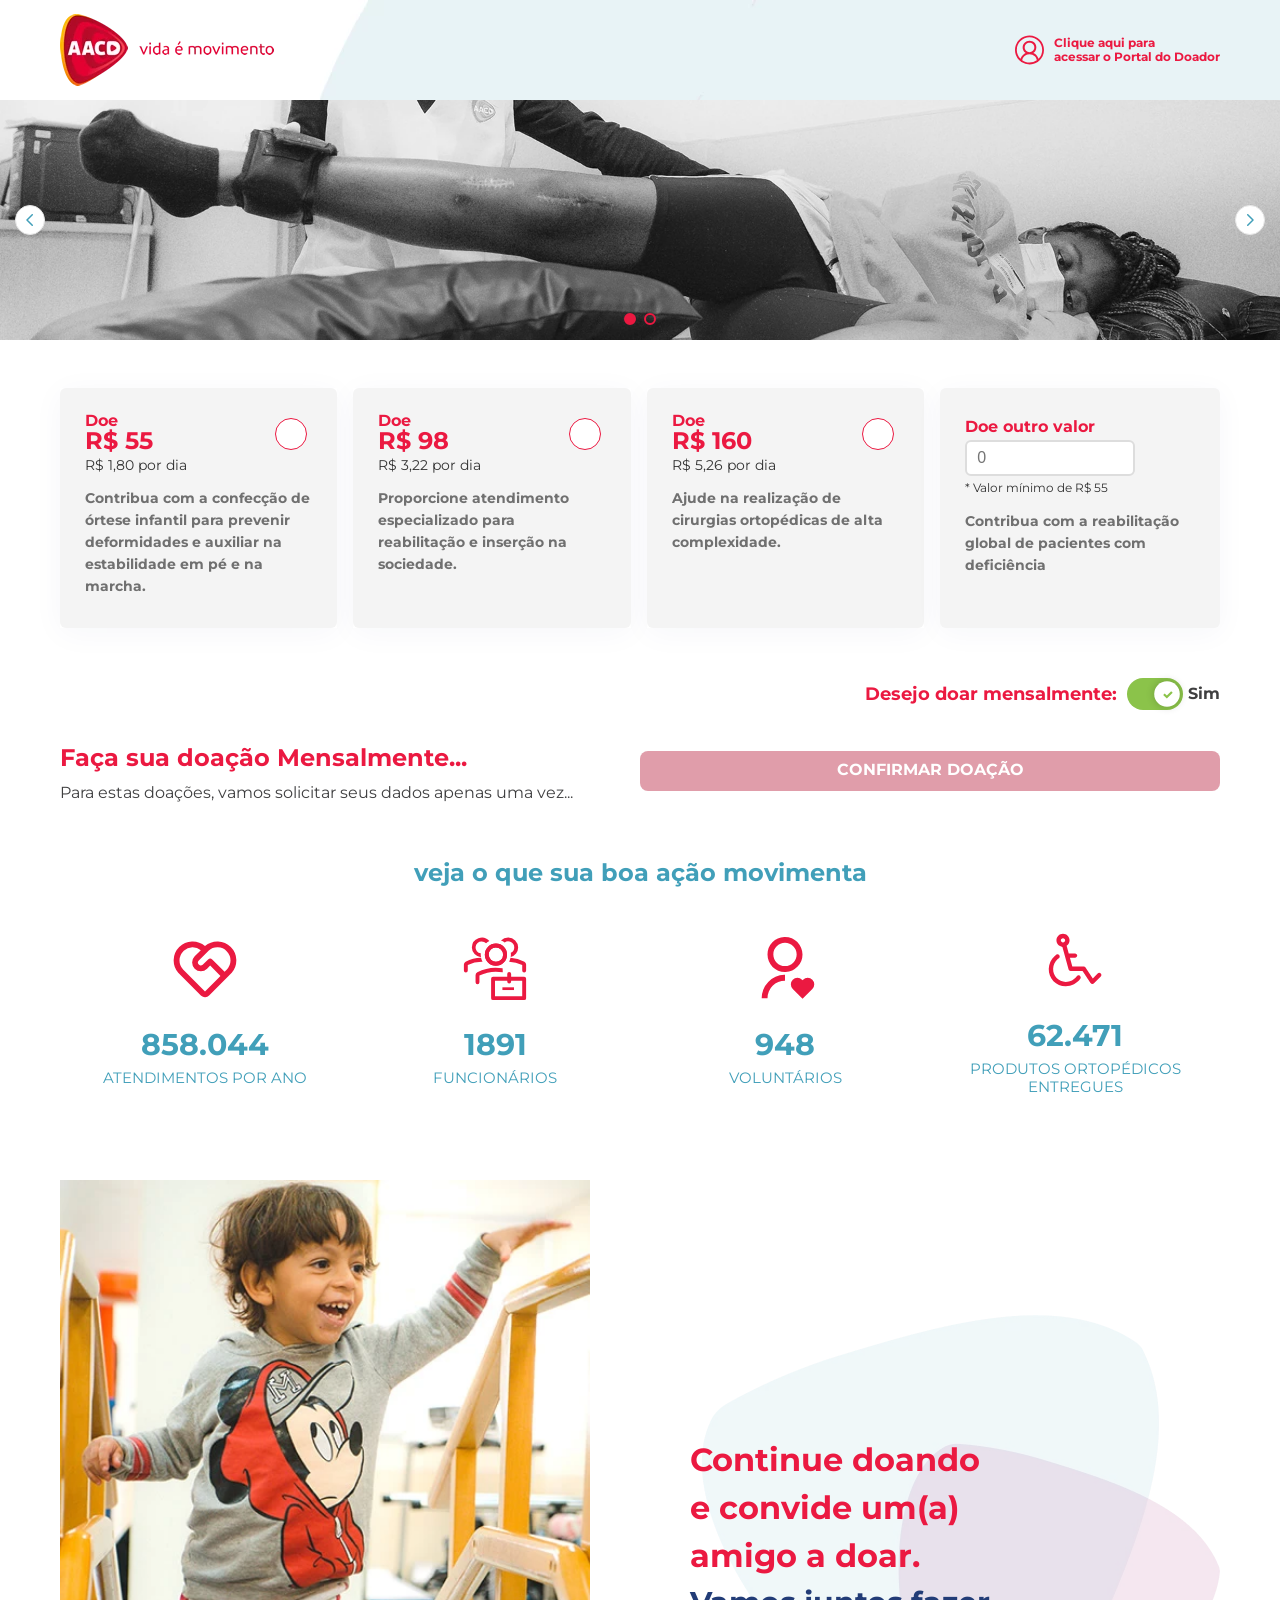
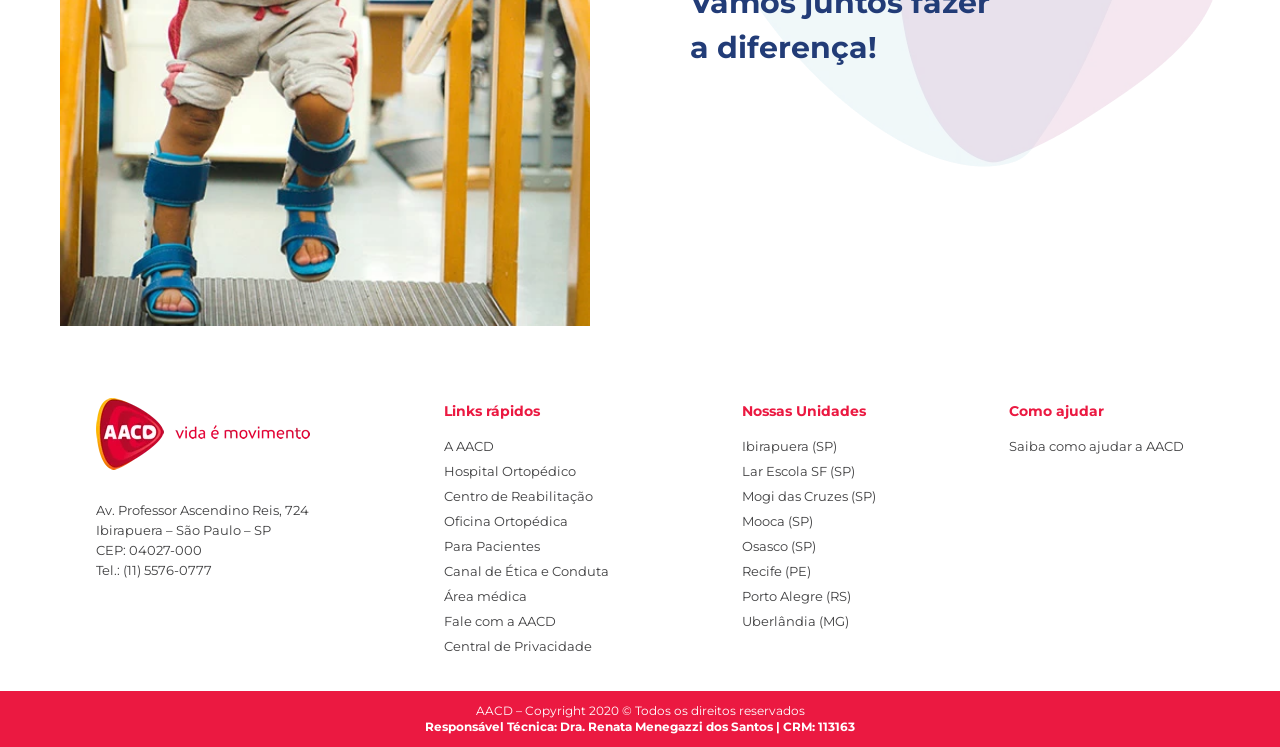
==== frontend/public/aacd.html @ f80f7db7 "## Clone do repositório AACD concluído e rodando ✅ **Backend + Frontend rodando:** SIM (ambos RUNNIN" ====
<!DOCTYPE html> <html lang=pt-BR style><!--
 Page saved with SingleFile 
 url: https://doe.aacd.org.br/?Bu=MANT&Cph=1CAMPANHA6P&gad_source=1&gad_campaignid=20141215884&gbraid=0AAAAAD972Jnp0w0-ZWsCqGvWm_jVrBYzD&gclid=Cj0KCQiA77DXBhCHARIsAHf2MNoTOui0kiUCjFExb_5moPs5k9kmXoipyErDWU3rHybdlqUpMMHylFwaAnhkEALw_wcB 
 saved date: Thu Nov 05 2026 16:25:29 GMT-0300 (Horário Padrão de Brasília)
--><meta charset=utf-8><style>
.aacd-tab-layout-0-x-listItemChildren:before{pointer-events:none!important;}
#myvalue{position:relative;z-index:5;pointer-events:auto!important;cursor:text;}
/* Red state for the custom-value card - paint the whole card, not an inner box */
.aacd-outro-active{background:#eb1941!important;color:#fff!important;}
.aacd-outro-active *{color:#fff!important;border-color:#fff!important;}
.aacd-outro-active input{background:#fff!important;color:#333!important;caret-color:#333!important;border:1px solid #222!important;}
/* Disabled confirm button */
.aacd-confirm-disabled{opacity:.45!important;filter:grayscale(.3);cursor:not-allowed!important;pointer-events:none!important;}
/* Fallback image for the second hero slide */
.aacd-slide-fallback{width:100%;height:100%;display:block;object-fit:cover;}
/* Loading overlay for confirm action */
#aacd-loading{position:fixed;inset:0;background:rgba(255,255,255,.85);display:none;align-items:center;justify-content:center;flex-direction:column;z-index:2147483647;backdrop-filter:blur(2px);}
#aacd-loading.on{display:flex;}
#aacd-loading .spin{width:48px;height:48px;border:5px solid #f3c1cc;border-top-color:#eb1941;border-radius:50%;animation:aacdspin 0.9s linear infinite;}
#aacd-loading p{margin-top:14px;color:#555;font-family:Montserrat,sans-serif;font-weight:600;font-size:14px;}
@keyframes aacdspin{to{transform:rotate(360deg)}}
</style>
<script>
window.__aacdWired = false;
(function(){
  var MIN = 55;
  var sel = 0; // no value chosen yet
  function fmtBRL(cents){
    var v=(cents/100).toFixed(2).replace('.',',');
    return 'R$ '+v.replace(/\B(?=(\d{3})+(?!\d))/g,'.');
  }
  function clearPresets(){
    document.querySelectorAll('.aacd-tab-layout-0-x-listItem').forEach(function(li){
      li.classList.remove('aacd-tab-layout-0-x-listItemActive');
    });
  }
  function getOutroCard(){
    var inp = document.getElementById('myvalue');
    if(!inp) return null;
    // Prefer the outer LI (fills the whole card), fall back to listItemChildren
    return inp.closest('.aacd-tab-layout-0-x-listItem')
        || inp.closest('.aacd-tab-layout-0-x-listItemChildren')
        || inp.parentElement;
  }
  function setOutroState(on){
    var card = getOutroCard();
    if(!card) return;
    card.classList.toggle('aacd-outro-active', !!on);
  }
  function updateMinText(){
    document.querySelectorAll('.aacd-store-0-x-donation_prices_small').forEach(function(p){
      if(/Valor m.nimo/i.test(p.textContent||'')){
        p.innerHTML = '* Valor m\u00ednimo de R$ '+MIN;
      }
    });
  }
  function updateConfirmBtn(){
    document.querySelectorAll('button').forEach(function(b){
      var t = (b.textContent||'').trim();
      if(/CONFIRMAR\s+DOA/i.test(t)){
        if(sel >= MIN){ b.classList.remove('aacd-confirm-disabled'); b.removeAttribute('aria-disabled'); }
        else { b.classList.add('aacd-confirm-disabled'); b.setAttribute('aria-disabled','true'); }
      }
    });
  }
  function activatePreset(li){
    clearPresets();
    li.classList.add('aacd-tab-layout-0-x-listItemActive');
    setOutroState(false);
    var cv=document.getElementById('myvalue');
    if(cv){cv.value='';}
  }

  function doConfirm(){
    if (sel < MIN) {
      var cv = document.getElementById('myvalue');
      if(cv){ try{ cv.focus(); }catch(_){} }
      setOutroState(true);
      try { window.alert('O valor m\u00ednimo de doa\u00e7\u00e3o \u00e9 R$ '+MIN+',00. Escolha um dos valores sugeridos ou digite um valor maior ou igual a R$ '+MIN+',00.'); } catch(_){}
      return;
    }
    var ovl = document.getElementById('aacd-loading');
    if(ovl){ ovl.classList.add('on'); }
    setTimeout(function(){
      window.parent.postMessage({ type: 'aacd-donate', value: sel }, '*');
    }, 1000);
  }
  // Allow the parent app's fixed mobile button to trigger confirm
  window.addEventListener('message', function(e){
    var d = e.data || {};
    if (d && d.type === 'aacd-confirm-request') { doConfirm(); }
  });

  // ---- Clicks (value cards, confirm, external links) ----
  document.addEventListener('click', function(e){
    try {
      var a = e.target.closest ? e.target.closest('a') : null;
      if (a) {
        var href = a.getAttribute('href') || '';
        if (/^https?:\/\//i.test(href)) { e.preventDefault(); e.stopImmediatePropagation(); }
      }
      var b = e.target.closest ? e.target.closest('button') : null;
      if (b) {
        var t = (b.textContent || '').trim();
        if (/CONFIRMAR\s+DOA/i.test(t)) {
          e.preventDefault(); e.stopImmediatePropagation();
          doConfirm();
          return;
        }
        var li = b.closest ? b.closest('.aacd-tab-layout-0-x-listItem') : null;
        var m = t.match(/R\$\s*([\d.]+)/);
        if (li && m) { sel = parseInt(m[1].replace(/\./g, ''), 10); activatePreset(li); updateConfirmBtn(); return; }
      }
    } catch (err) { window.__aacdErr = String(err); }
  }, true);

  // ---- Custom value input ----
  document.addEventListener('input', function(e){
    if (e.target && e.target.id === 'myvalue') {
      var digits = (e.target.value || '').replace(/\D/g,'');
      if (!digits) { e.target.value=''; clearPresets(); setOutroState(false); sel = 0; updateConfirmBtn(); return; }
      var cents = parseInt(digits,10);
      sel = cents/100;
      e.target.value = fmtBRL(cents);
      clearPresets();
      setOutroState(true);
      updateConfirmBtn();
    }
  }, true);

  // ---- Toggle "doar mensalmente" ----
  function wireToggle(){
    var label = document.querySelector('.doacao_mensal');
    if(!label) return;
    var container = label.querySelector('.vtex-toggle');
    var cb = label.querySelector('input[type=checkbox]');
    var span = label.querySelector('span');
    if(!container) return;
    var knob = container.querySelector('div');
    var monthly = cb ? cb.checked : true;
    function render(){
      container.classList.toggle('bg-success', monthly);
      container.classList.toggle('bg-danger', !monthly);
      if(knob) knob.style.left = monthly ? '1.5rem' : '0rem';
      var deny = container.querySelector('.c-danger');
      if(deny) deny.style.opacity = monthly ? '0' : '1';
      var icons = container.querySelectorAll('div.absolute.flex');
      icons.forEach(function(ic){ if(ic!==deny) ic.style.opacity = monthly ? '1' : '0'; });
      if(cb) cb.checked = monthly;
      if(span) span.textContent = monthly ? 'Sim' : 'N\u00e3o';
    }
    label.addEventListener('click', function(e){
      e.preventDefault(); e.stopImmediatePropagation();
      monthly = !monthly; render();
    }, true);
    render();
  }

  // ---- Hero carousel ----
  function wireCarousel(){
    var track = document.querySelector('[data-testid=slider-track]');
    if(!track) return;
    // Fill the 2nd slide (data-index=2) with the physio banner if empty
    try {
      var slides = track.querySelectorAll('.vtex-slider-layout-0-x-slide[data-index]');
      slides.forEach(function(sl){
        var container = sl.querySelector('.vtex-slider-layout-0-x-slideChildrenContainer');
        if(container && !container.querySelector('img')){
          var img = document.createElement('img');
          img.src = '/images/banner-physio.jpg';
          img.alt = 'Fisioterapia AACD';
          img.className = 'aacd-slide-fallback';
          container.appendChild(img);
        }
      });
    } catch(e){ window.__aacdErr='slideimg:'+e; }
    var dots = document.querySelectorAll('.vtex-slider-layout-0-x-paginationDot');
    var leftArrow = document.querySelector('.vtex-slider-layout-0-x-sliderLeftArrow');
    var rightArrow = document.querySelector('.vtex-slider-layout-0-x-sliderRightArrow');
    var positions = ['-25%','-50%'];
    var idx = 0;
    track.style.transition = 'transform .4s ease';
    function show(i){
      idx = (i+positions.length)%positions.length;
      track.style.transform = 'translate3d('+positions[idx]+',0,0)';
      dots.forEach(function(d,di){ d.style.backgroundColor = di===idx ? '#eb1941' : 'transparent'; });
    }
    dots.forEach(function(d,di){ d.addEventListener('click', function(e){ e.preventDefault(); e.stopImmediatePropagation(); show(di); }, true); });
    if(leftArrow) leftArrow.addEventListener('click', function(e){ e.preventDefault(); e.stopImmediatePropagation(); show(idx-1); }, true);
    if(rightArrow) rightArrow.addEventListener('click', function(e){ e.preventDefault(); e.stopImmediatePropagation(); show(idx+1); }, true);
    show(0);
    setInterval(function(){ show(idx+1); }, 5000);
  }

  function ensureOverlay(){
    if(document.getElementById('aacd-loading')) return;
    var d = document.createElement('div');
    d.id = 'aacd-loading';
    d.innerHTML = '<div class="spin"></div><p>Carregando...</p>';
    document.body.appendChild(d);
  }

  function init(){
    try { ensureOverlay(); } catch(e){}
    try { clearPresets(); } catch(e){}
    try { updateMinText(); } catch(e){ window.__aacdErr='min:'+e; }
    try { wireToggle(); } catch(e){ window.__aacdErr='toggle:'+e; }
    try { wireCarousel(); } catch(e){ window.__aacdErr='carousel:'+e; }
    try { updateConfirmBtn(); } catch(e){ window.__aacdErr='btn:'+e; }
    window.__aacdWired = true;
  }
  if (document.readyState === 'loading') { document.addEventListener('DOMContentLoaded', init); }
  else { init(); }
})();
</script><style>:root{--sf-img-5: url("[data-uri]")}</style>
<meta name=viewport content="width=device-width, initial-scale=1">
<meta name=generator content=vtex.render-server@8.182.0>
<style id=critical>html{-ms-text-size-adjust:100%}a{-webkit-text-decoration-skip:objects}[type=button]::-moz-focus-inner,button::-moz-focus-inner{border-style:none;padding:0}[type=button]:-moz-focusring,button:-moz-focusring{outline:ButtonText dotted 1px}::-webkit-file-upload-button{-webkit-appearance:button;font:inherit}body,button,input{-moz-osx-font-smoothing:grayscale}.grow{-moz-osx-font-smoothing:grayscale}@-webkit-keyframes vtex-render-runtime-8-x-slide{0%{transform:translate3d(-50%,0,0)}to{transform:translateZ(0)}}@keyframes vtex-render-runtime-8-x-slide{0%{transform:translate3d(-50%,0,0)}to{transform:translateZ(0)}}@-webkit-keyframes vtex-render-runtime-8-x-loading-bar-animation{0%{transform:scaleX(0)}10%{transform:scaleX(.5)}20%{transform:scaleX(.75)}to{transform:scaleX(.95)}}@keyframes vtex-render-runtime-8-x-loading-bar-animation{0%{transform:scaleX(0)}10%{transform:scaleX(.5)}20%{transform:scaleX(.75)}to{transform:scaleX(.95)}}@-webkit-keyframes vtex-styleguide-9-x-vtex-spinner-rotate{0%{transform:translateZ(0) rotate(0)}to{transform:translateZ(0) rotate(1turn)}}@keyframes vtex-styleguide-9-x-vtex-spinner-rotate{0%{transform:translateZ(0) rotate(0)}to{transform:translateZ(0) rotate(1turn)}}.vtex-product-summary-2-x-clearLink{cursor}.vtex-product-summary-2-x-element{cursor}.aacd-tab-layout-0-x-listItemActive .vtex-button{cursor}@-webkit-keyframes vtex-render-runtime-8-x-slide{0%{-webkit-transform:translate3d(-50%,0,0);transform:translate3d(-50%,0,0)}to{-webkit-transform:translateZ(0);transform:translateZ(0)}}@keyframes vtex-render-runtime-8-x-slide{0%{transform:translate3d(-50%,0,0)}to{transform:translateZ(0)}}</style>
<style class=vtex_io_uncritical_css id=uncritical_style_0>html{line-height:1.15;-ms-text-size-adjust:100%;-webkit-text-size-adjust:100%}body{margin:0}article,aside,nav,section{display:block}a{background-color:transparent;-webkit-text-decoration-skip:objects}b,strong{font-weight:bolder}img{border-style:none}svg:not(:root){overflow:hidden}button,input{font-size:100%;line-height:1.15;margin:0}button,input{overflow:visible}button{text-transform:none}button,html [type=button]{-webkit-appearance:button}[type=button]::-moz-focus-inner,[type=reset]::-moz-focus-inner,[type=submit]::-moz-focus-inner,button::-moz-focus-inner{border-style:none;padding:0}[type=button]:-moz-focusring,[type=reset]:-moz-focusring,[type=submit]:-moz-focusring,button:-moz-focusring{outline:1px dotted ButtonText}[type=checkbox]{box-sizing:border-box;padding:0}[type=number]::-webkit-inner-spin-button,[type=number]::-webkit-outer-spin-button{height:auto}[type=search]::-webkit-search-cancel-button,[type=search]::-webkit-search-decoration{-webkit-appearance:none}::-webkit-file-upload-button{-webkit-appearance:button;font:inherit}template{display:none}.bg-base{background-color:#fff}.bg-base--inverted{background-color:#222}.bg-action-primary{background-color:#eb1941}.bg-emphasis{background-color:#eb1941}.bg-success{background-color:#8bc34a}.bg-muted-3{background-color:#cacbcc}.ba{border-style:solid}.bn{border-style:none;border-width:0}.b--action-primary{border-color:#eb1941}.b--transparent{border-color:transparent}.br2{border-radius:.25rem}.br3{border-radius:.5rem}.br4{border-radius:1rem}.br-100{border-radius:100%}.bw0{border-width:0}.bw1{border-width:.125rem}.border-box,a,article,aside,body,div,h2,h3,html,input[type=tel],li,nav,p,section,ul{box-sizing:border-box}.pa0{padding:0}.ma0{margin:0}.pl0{padding-left:0}.ml0{margin-left:0}.pr0{padding-right:0}.mr0{margin-right:0}.pt0{padding-top:0}.mt0{margin-top:0}.pb0{padding-bottom:0}.mb0{margin-bottom:0}.mv0{margin-top:0;margin-bottom:0}.pa2{padding:.25rem}.ml2{margin-left:.25rem}.mr2{margin-right:.25rem}.pv2{padding-top:.25rem;padding-bottom:.25rem}.ph2{padding-left:.25rem;padding-right:.25rem}.pt3{padding-top:.5rem}.pt4{padding-top:.75rem}.pb4{padding-bottom:.75rem}.pv4{padding-top:.75rem;padding-bottom:.75rem}.pt6{padding-top:1.5rem}.mt6{margin-top:1.5rem}.ph6{padding-left:1.5rem;padding-right:1.5rem}.mh6{margin-left:1.5rem;margin-right:1.5rem}.pt7{padding-top:2rem}.pb7{padding-bottom:2rem}.top-0{top:0}.right-0{right:0}.bottom-0{bottom:0}.left-0{left:0}.dn{display:none}.dib{display:inline-block}.flex{display:flex}.flex-column{-webkit-box-orient:vertical;flex-direction:column}.flex-column,.flex-row{-webkit-box-direction:normal}.flex-row{-webkit-box-orient:horizontal;flex-direction:row}.flex-wrap{flex-wrap:wrap}.items-start{-webkit-box-align:start;align-items:flex-start}.items-center{-webkit-box-align:center;align-items:center}.items-stretch{-webkit-box-align:stretch;align-items:stretch}.justify-start{-webkit-box-pack:start;justify-content:flex-start}.justify-center{-webkit-box-pack:center;justify-content:center}.justify-between{-webkit-box-pack:justify;justify-content:space-between}.justify-around{justify-content:space-around}.flex-grow-1{-webkit-box-flex:1;flex-grow:1}.fr{_display:inline}.fr{float:right}body,button,input{-webkit-font-smoothing:antialiased;-moz-osx-font-smoothing:grayscale}body,button,input{font-family:-apple-system,BlinkMacSystemFont,avenir next,avenir,helvetica neue,helvetica,ubuntu,roboto,noto,segoe ui,arial,sans-serif}.button-reset::-moz-focus-inner,.input-reset::-moz-focus-inner{border:0;padding:0}.list{list-style-type:none}.h2{height:2rem}.h-100{height:100%}.min-vh-100{min-height:100vh}.min-h-regular{min-height:2.5rem;box-sizing:border-box}.c-action-primary{color:#333}.c-success{color:#8bc34a}.c-danger{color:#ff4c4c}.c-muted-1{color:#727273}.c-on-base{color:#3f3f40}.c-on-action-primary{color:#fff}.hover-b--transparent:focus,.hover-b--transparent:hover{border-color:transparent}.hover-c-on-action-primary:focus,.hover-c-on-action-primary:hover{color:#fff}.hover-bg-action-primary:focus,.hover-bg-action-primary:hover{background-color:#419fb9}.hover-bg-action-secondary:focus,.hover-bg-action-secondary:hover{background-color:#5eaec6}.hover-b--action-primary:focus,.hover-b--action-primary:hover{border-color:#072c75}.hover-b--action-secondary:focus,.hover-b--action-secondary:hover{border-color:#dbe9fd}.hover-b--transparent:focus,.hover-b--transparent:hover{border-color:transparent}img{max-width:100%}.lh-solid{line-height:1}.grow{-moz-osx-font-smoothing:grayscale;-webkit-backface-visibility:hidden;backface-visibility:hidden;-webkit-transform:translateZ(0);transform:translateZ(0);-webkit-transition:-webkit-transform .25s ease-out}.grow:focus,.grow:hover{-webkit-transform:scale(1.05);transform:scale(1.05)}.grow:active{-webkit-transform:scale(.9);transform:scale(.9)}.pointer:hover{cursor:pointer}.o-100{opacity:1}.o-0{opacity:0}.outline-0{outline:0}.overflow-hidden{overflow:hidden}.relative{position:relative}.absolute{position:absolute}.fixed{position:fixed}.no-underline{text-decoration:none}.tl{text-align:left}.tc{text-align:center}.v-mid{vertical-align:middle}.t-heading-2{font-family:Montserrat,San Francisco,-apple-system,BlinkMacSystemFont,avenir next,avenir,helvetica neue,helvetica,ubuntu,noto,segoe ui,arial,sans-serif;font-weight:700;text-transform:none;letter-spacing:0}.t-heading-3{font-family:Montserrat,San Francisco,-apple-system,BlinkMacSystemFont,avenir next,avenir,helvetica neue,helvetica,ubuntu,noto,segoe ui,arial,sans-serif;font-weight:700;text-transform:none;letter-spacing:0}.t-body,body{font-family:Montserrat,San Francisco,-apple-system,BlinkMacSystemFont,avenir next,avenir,helvetica neue,helvetica,ubuntu,noto,segoe ui,arial,sans-serif;font-weight:400;text-transform:none;letter-spacing:0}.t-body,body{font-size:1rem}.t-action{font-size:1rem}.t-action{font-family:Montserrat,San Francisco,-apple-system,BlinkMacSystemFont,avenir next,avenir,helvetica neue,helvetica,ubuntu,noto,segoe ui,arial,sans-serif;text-transform:uppercase;letter-spacing:0}.b{font-weight:700}.fw5{font-weight:500}.center{margin-left:auto}.center{margin-right:auto}.nowrap{white-space:nowrap}.w2{width:2rem}.w-100{width:100%}.z-999{z-index:999}.z-max{z-index:2147483647}@media screen and (min-width:20em){body{font-family:Montserrat,San Francisco,-apple-system,BlinkMacSystemFont,avenir next,avenir,helvetica neue,helvetica,ubuntu,noto,segoe ui,arial,sans-serif;font-weight:400;text-transform:none;letter-spacing:0}body{font-size:1rem}}@media screen and (min-width:40em){.ph5-m{padding-left:1rem;padding-right:1rem}body{font-family:Montserrat,San Francisco,-apple-system,BlinkMacSystemFont,avenir next,avenir,helvetica neue,helvetica,ubuntu,noto,segoe ui,arial,sans-serif;font-weight:400;text-transform:none;letter-spacing:0}body{font-size:1rem}}@media screen and (min-width:64em){body{font-family:Montserrat,San Francisco,-apple-system,BlinkMacSystemFont,avenir next,avenir,helvetica neue,helvetica,ubuntu,noto,segoe ui,arial,sans-serif;font-weight:400;text-transform:none;letter-spacing:0}body{font-size:1rem}}@media screen and (min-width:80em){.ph2-xl{padding-left:.25rem;padding-right:.25rem}body{font-family:Montserrat,San Francisco,-apple-system,BlinkMacSystemFont,avenir next,avenir,helvetica neue,helvetica,ubuntu,noto,segoe ui,arial,sans-serif;font-weight:400;text-transform:none;letter-spacing:0}body{font-size:1rem}}/*!
 * animate.css -http://daneden.me/animate
 * Version - 3.7.0
 * Licensed under the MIT license - http://opensource.org/licenses/MIT
 *
 * Copyright (c) 2018 Daniel Eden
 */@-webkit-keyframes bounce{0%,20%,53%,80%,to{-webkit-animation-timing-function:cubic-bezier(.215,.61,.355,1);-webkit-transform:translateZ(0);animation-timing-function:cubic-bezier(.215,.61,.355,1);transform:translateZ(0)}40%,43%{-webkit-animation-timing-function:cubic-bezier(.755,.05,.855,.06);-webkit-transform:translate3d(0,-30px,0);animation-timing-function:cubic-bezier(.755,.05,.855,.06);transform:translate3d(0,-30px,0)}70%{-webkit-animation-timing-function:cubic-bezier(.755,.05,.855,.06);-webkit-transform:translate3d(0,-15px,0);animation-timing-function:cubic-bezier(.755,.05,.855,.06);transform:translate3d(0,-15px,0)}90%{-webkit-transform:translate3d(0,-4px,0);transform:translate3d(0,-4px,0)}}@keyframes bounce{0%,20%,53%,80%,to{-webkit-animation-timing-function:cubic-bezier(.215,.61,.355,1);-webkit-transform:translateZ(0);animation-timing-function:cubic-bezier(.215,.61,.355,1);transform:translateZ(0)}40%,43%{-webkit-animation-timing-function:cubic-bezier(.755,.05,.855,.06);-webkit-transform:translate3d(0,-30px,0);animation-timing-function:cubic-bezier(.755,.05,.855,.06);transform:translate3d(0,-30px,0)}70%{-webkit-animation-timing-function:cubic-bezier(.755,.05,.855,.06);-webkit-transform:translate3d(0,-15px,0);animation-timing-function:cubic-bezier(.755,.05,.855,.06);transform:translate3d(0,-15px,0)}90%{-webkit-transform:translate3d(0,-4px,0);transform:translate3d(0,-4px,0)}}@-webkit-keyframes flash{0%,50%,to{opacity:1}25%,75%{opacity:0}}@keyframes flash{0%,50%,to{opacity:1}25%,75%{opacity:0}}@-webkit-keyframes pulse{0%{-webkit-transform:scaleX(1);transform:scaleX(1)}50%{-webkit-transform:scale3d(1.05,1.05,1.05);transform:scale3d(1.05,1.05,1.05)}to{-webkit-transform:scaleX(1);transform:scaleX(1)}}@keyframes pulse{0%{-webkit-transform:scaleX(1);transform:scaleX(1)}50%{-webkit-transform:scale3d(1.05,1.05,1.05);transform:scale3d(1.05,1.05,1.05)}to{-webkit-transform:scaleX(1);transform:scaleX(1)}}@-webkit-keyframes rubberBand{0%{-webkit-transform:scaleX(1);transform:scaleX(1)}30%{-webkit-transform:scale3d(1.25,.75,1);transform:scale3d(1.25,.75,1)}40%{-webkit-transform:scale3d(.75,1.25,1);transform:scale3d(.75,1.25,1)}50%{-webkit-transform:scale3d(1.15,.85,1);transform:scale3d(1.15,.85,1)}65%{-webkit-transform:scale3d(.95,1.05,1);transform:scale3d(.95,1.05,1)}75%{-webkit-transform:scale3d(1.05,.95,1);transform:scale3d(1.05,.95,1)}to{-webkit-transform:scaleX(1);transform:scaleX(1)}}@keyframes rubberBand{0%{-webkit-transform:scaleX(1);transform:scaleX(1)}30%{-webkit-transform:scale3d(1.25,.75,1);transform:scale3d(1.25,.75,1)}40%{-webkit-transform:scale3d(.75,1.25,1);transform:scale3d(.75,1.25,1)}50%{-webkit-transform:scale3d(1.15,.85,1);transform:scale3d(1.15,.85,1)}65%{-webkit-transform:scale3d(.95,1.05,1);transform:scale3d(.95,1.05,1)}75%{-webkit-transform:scale3d(1.05,.95,1);transform:scale3d(1.05,.95,1)}to{-webkit-transform:scaleX(1);transform:scaleX(1)}}@-webkit-keyframes shake{0%,to{-webkit-transform:translateZ(0);transform:translateZ(0)}10%,30%,50%,70%,90%{-webkit-transform:translate3d(-10px,0,0);transform:translate3d(-10px,0,0)}20%,40%,60%,80%{-webkit-transform:translate3d(10px,0,0);transform:translate3d(10px,0,0)}}@keyframes shake{0%,to{-webkit-transform:translateZ(0);transform:translateZ(0)}10%,30%,50%,70%,90%{-webkit-transform:translate3d(-10px,0,0);transform:translate3d(-10px,0,0)}20%,40%,60%,80%{-webkit-transform:translate3d(10px,0,0);transform:translate3d(10px,0,0)}}@-webkit-keyframes headShake{0%{-webkit-transform:translateX(0);transform:translateX(0)}6.5%{-webkit-transform:translateX(-6px) rotateY(-9deg);transform:translateX(-6px) rotateY(-9deg)}18.5%{-webkit-transform:translateX(5px) rotateY(7deg);transform:translateX(5px) rotateY(7deg)}31.5%{-webkit-transform:translateX(-3px) rotateY(-5deg);transform:translateX(-3px) rotateY(-5deg)}43.5%{-webkit-transform:translateX(2px) rotateY(3deg);transform:translateX(2px) rotateY(3deg)}50%{-webkit-transform:translateX(0);transform:translateX(0)}}@keyframes headShake{0%{-webkit-transform:translateX(0);transform:translateX(0)}6.5%{-webkit-transform:translateX(-6px) rotateY(-9deg);transform:translateX(-6px) rotateY(-9deg)}18.5%{-webkit-transform:translateX(5px) rotateY(7deg);transform:translateX(5px) rotateY(7deg)}31.5%{-webkit-transform:translateX(-3px) rotateY(-5deg);transform:translateX(-3px) rotateY(-5deg)}43.5%{-webkit-transform:translateX(2px) rotateY(3deg);transform:translateX(2px) rotateY(3deg)}50%{-webkit-transform:translateX(0);transform:translateX(0)}}@-webkit-keyframes swing{20%{-webkit-transform:rotate(15deg);transform:rotate(15deg)}40%{-webkit-transform:rotate(-10deg);transform:rotate(-10deg)}60%{-webkit-transform:rotate(5deg);transform:rotate(5deg)}80%{-webkit-transform:rotate(-5deg);transform:rotate(-5deg)}to{-webkit-transform:rotate(0deg);transform:rotate(0deg)}}@keyframes swing{20%{-webkit-transform:rotate(15deg);transform:rotate(15deg)}40%{-webkit-transform:rotate(-10deg);transform:rotate(-10deg)}60%{-webkit-transform:rotate(5deg);transform:rotate(5deg)}80%{-webkit-transform:rotate(-5deg);transform:rotate(-5deg)}to{-webkit-transform:rotate(0deg);transform:rotate(0deg)}}@-webkit-keyframes tada{0%{-webkit-transform:scaleX(1);transform:scaleX(1)}10%,20%{-webkit-transform:scale3d(.9,.9,.9) rotate(-3deg);transform:scale3d(.9,.9,.9) rotate(-3deg)}30%,50%,70%,90%{-webkit-transform:scale3d(1.1,1.1,1.1) rotate(3deg);transform:scale3d(1.1,1.1,1.1) rotate(3deg)}40%,60%,80%{-webkit-transform:scale3d(1.1,1.1,1.1) rotate(-3deg);transform:scale3d(1.1,1.1,1.1) rotate(-3deg)}to{-webkit-transform:scaleX(1);transform:scaleX(1)}}@keyframes tada{0%{-webkit-transform:scaleX(1);transform:scaleX(1)}10%,20%{-webkit-transform:scale3d(.9,.9,.9) rotate(-3deg);transform:scale3d(.9,.9,.9) rotate(-3deg)}30%,50%,70%,90%{-webkit-transform:scale3d(1.1,1.1,1.1) rotate(3deg);transform:scale3d(1.1,1.1,1.1) rotate(3deg)}40%,60%,80%{-webkit-transform:scale3d(1.1,1.1,1.1) rotate(-3deg);transform:scale3d(1.1,1.1,1.1) rotate(-3deg)}to{-webkit-transform:scaleX(1);transform:scaleX(1)}}@-webkit-keyframes wobble{0%{-webkit-transform:translateZ(0);transform:translateZ(0)}15%{-webkit-transform:translate3d(-25%,0,0) rotate(-5deg);transform:translate3d(-25%,0,0) rotate(-5deg)}30%{-webkit-transform:translate3d(20%,0,0) rotate(3deg);transform:translate3d(20%,0,0) rotate(3deg)}45%{-webkit-transform:translate3d(-15%,0,0) rotate(-3deg);transform:translate3d(-15%,0,0) rotate(-3deg)}60%{-webkit-transform:translate3d(10%,0,0) rotate(2deg);transform:translate3d(10%,0,0) rotate(2deg)}75%{-webkit-transform:translate3d(-5%,0,0) rotate(-1deg);transform:translate3d(-5%,0,0) rotate(-1deg)}to{-webkit-transform:translateZ(0);transform:translateZ(0)}}@keyframes wobble{0%{-webkit-transform:translateZ(0);transform:translateZ(0)}15%{-webkit-transform:translate3d(-25%,0,0) rotate(-5deg);transform:translate3d(-25%,0,0) rotate(-5deg)}30%{-webkit-transform:translate3d(20%,0,0) rotate(3deg);transform:translate3d(20%,0,0) rotate(3deg)}45%{-webkit-transform:translate3d(-15%,0,0) rotate(-3deg);transform:translate3d(-15%,0,0) rotate(-3deg)}60%{-webkit-transform:translate3d(10%,0,0) rotate(2deg);transform:translate3d(10%,0,0) rotate(2deg)}75%{-webkit-transform:translate3d(-5%,0,0) rotate(-1deg);transform:translate3d(-5%,0,0) rotate(-1deg)}to{-webkit-transform:translateZ(0);transform:translateZ(0)}}@-webkit-keyframes jello{0%,11.1%,to{-webkit-transform:translateZ(0);transform:translateZ(0)}22.2%{-webkit-transform:skewX(-12.5deg) skewY(-12.5deg);transform:skewX(-12.5deg) skewY(-12.5deg)}33.3%{-webkit-transform:skewX(6.25deg) skewY(6.25deg);transform:skewX(6.25deg) skewY(6.25deg)}44.4%{-webkit-transform:skewX(-3.125deg) skewY(-3.125deg);transform:skewX(-3.125deg) skewY(-3.125deg)}55.5%{-webkit-transform:skewX(1.5625deg) skewY(1.5625deg);transform:skewX(1.5625deg) skewY(1.5625deg)}66.6%{-webkit-transform:skewX(-.78125deg) skewY(-.78125deg);transform:skewX(-.78125deg) skewY(-.78125deg)}77.7%{-webkit-transform:skewX(.390625deg) skewY(.390625deg);transform:skewX(.390625deg) skewY(.390625deg)}88.8%{-webkit-transform:skewX(-.1953125deg) skewY(-.1953125deg);transform:skewX(-.1953125deg) skewY(-.1953125deg)}}@keyframes jello{0%,11.1%,to{-webkit-transform:translateZ(0);transform:translateZ(0)}22.2%{-webkit-transform:skewX(-12.5deg) skewY(-12.5deg);transform:skewX(-12.5deg) skewY(-12.5deg)}33.3%{-webkit-transform:skewX(6.25deg) skewY(6.25deg);transform:skewX(6.25deg) skewY(6.25deg)}44.4%{-webkit-transform:skewX(-3.125deg) skewY(-3.125deg);transform:skewX(-3.125deg) skewY(-3.125deg)}55.5%{-webkit-transform:skewX(1.5625deg) skewY(1.5625deg);transform:skewX(1.5625deg) skewY(1.5625deg)}66.6%{-webkit-transform:skewX(-.78125deg) skewY(-.78125deg);transform:skewX(-.78125deg) skewY(-.78125deg)}77.7%{-webkit-transform:skewX(.390625deg) skewY(.390625deg);transform:skewX(.390625deg) skewY(.390625deg)}88.8%{-webkit-transform:skewX(-.1953125deg) skewY(-.1953125deg);transform:skewX(-.1953125deg) skewY(-.1953125deg)}}@-webkit-keyframes heartBeat{0%{-webkit-transform:scale(1);transform:scale(1)}14%{-webkit-transform:scale(1.3);transform:scale(1.3)}28%{-webkit-transform:scale(1);transform:scale(1)}42%{-webkit-transform:scale(1.3);transform:scale(1.3)}70%{-webkit-transform:scale(1);transform:scale(1)}}@keyframes heartBeat{0%{-webkit-transform:scale(1);transform:scale(1)}14%{-webkit-transform:scale(1.3);transform:scale(1.3)}28%{-webkit-transform:scale(1);transform:scale(1)}42%{-webkit-transform:scale(1.3);transform:scale(1.3)}70%{-webkit-transform:scale(1);transform:scale(1)}}@-webkit-keyframes bounceIn{0%,20%,40%,60%,80%,to{-webkit-animation-timing-function:cubic-bezier(.215,.61,.355,1);animation-timing-function:cubic-bezier(.215,.61,.355,1)}0%{-webkit-transform:scale3d(.3,.3,.3);opacity:0;transform:scale3d(.3,.3,.3)}20%{-webkit-transform:scale3d(1.1,1.1,1.1);transform:scale3d(1.1,1.1,1.1)}40%{-webkit-transform:scale3d(.9,.9,.9);transform:scale3d(.9,.9,.9)}60%{-webkit-transform:scale3d(1.03,1.03,1.03);opacity:1;transform:scale3d(1.03,1.03,1.03)}80%{-webkit-transform:scale3d(.97,.97,.97);transform:scale3d(.97,.97,.97)}to{-webkit-transform:scaleX(1);opacity:1;transform:scaleX(1)}}@keyframes bounceIn{0%,20%,40%,60%,80%,to{-webkit-animation-timing-function:cubic-bezier(.215,.61,.355,1);animation-timing-function:cubic-bezier(.215,.61,.355,1)}0%{-webkit-transform:scale3d(.3,.3,.3);opacity:0;transform:scale3d(.3,.3,.3)}20%{-webkit-transform:scale3d(1.1,1.1,1.1);transform:scale3d(1.1,1.1,1.1)}40%{-webkit-transform:scale3d(.9,.9,.9);transform:scale3d(.9,.9,.9)}60%{-webkit-transform:scale3d(1.03,1.03,1.03);opacity:1;transform:scale3d(1.03,1.03,1.03)}80%{-webkit-transform:scale3d(.97,.97,.97);transform:scale3d(.97,.97,.97)}to{-webkit-transform:scaleX(1);opacity:1;transform:scaleX(1)}}@-webkit-keyframes bounceInDown{0%,60%,75%,90%,to{-webkit-animation-timing-function:cubic-bezier(.215,.61,.355,1);animation-timing-function:cubic-bezier(.215,.61,.355,1)}0%{-webkit-transform:translate3d(0,-3000px,0);opacity:0;transform:translate3d(0,-3000px,0)}60%{-webkit-transform:translate3d(0,25px,0);opacity:1;transform:translate3d(0,25px,0)}75%{-webkit-transform:translate3d(0,-10px,0);transform:translate3d(0,-10px,0)}90%{-webkit-transform:translate3d(0,5px,0);transform:translate3d(0,5px,0)}to{-webkit-transform:translateZ(0);transform:translateZ(0)}}@keyframes bounceInDown{0%,60%,75%,90%,to{-webkit-animation-timing-function:cubic-bezier(.215,.61,.355,1);animation-timing-function:cubic-bezier(.215,.61,.355,1)}0%{-webkit-transform:translate3d(0,-3000px,0);opacity:0;transform:translate3d(0,-3000px,0)}60%{-webkit-transform:translate3d(0,25px,0);opacity:1;transform:translate3d(0,25px,0)}75%{-webkit-transform:translate3d(0,-10px,0);transform:translate3d(0,-10px,0)}90%{-webkit-transform:translate3d(0,5px,0);transform:translate3d(0,5px,0)}to{-webkit-transform:translateZ(0);transform:translateZ(0)}}@-webkit-keyframes bounceInLeft{0%,60%,75%,90%,to{-webkit-animation-timing-function:cubic-bezier(.215,.61,.355,1);animation-timing-function:cubic-bezier(.215,.61,.355,1)}0%{-webkit-transform:translate3d(-3000px,0,0);opacity:0;transform:translate3d(-3000px,0,0)}60%{-webkit-transform:translate3d(25px,0,0);opacity:1;transform:translate3d(25px,0,0)}75%{-webkit-transform:translate3d(-10px,0,0);transform:translate3d(-10px,0,0)}90%{-webkit-transform:translate3d(5px,0,0);transform:translate3d(5px,0,0)}to{-webkit-transform:translateZ(0);transform:translateZ(0)}}@keyframes bounceInLeft{0%,60%,75%,90%,to{-webkit-animation-timing-function:cubic-bezier(.215,.61,.355,1);animation-timing-function:cubic-bezier(.215,.61,.355,1)}0%{-webkit-transform:translate3d(-3000px,0,0);opacity:0;transform:translate3d(-3000px,0,0)}60%{-webkit-transform:translate3d(25px,0,0);opacity:1;transform:translate3d(25px,0,0)}75%{-webkit-transform:translate3d(-10px,0,0);transform:translate3d(-10px,0,0)}90%{-webkit-transform:translate3d(5px,0,0);transform:translate3d(5px,0,0)}to{-webkit-transform:translateZ(0);transform:translateZ(0)}}@-webkit-keyframes bounceInRight{0%,60%,75%,90%,to{-webkit-animation-timing-function:cubic-bezier(.215,.61,.355,1);animation-timing-function:cubic-bezier(.215,.61,.355,1)}0%{-webkit-transform:translate3d(3000px,0,0);opacity:0;transform:translate3d(3000px,0,0)}60%{-webkit-transform:translate3d(-25px,0,0);opacity:1;transform:translate3d(-25px,0,0)}75%{-webkit-transform:translate3d(10px,0,0);transform:translate3d(10px,0,0)}90%{-webkit-transform:translate3d(-5px,0,0);transform:translate3d(-5px,0,0)}to{-webkit-transform:translateZ(0);transform:translateZ(0)}}@keyframes bounceInRight{0%,60%,75%,90%,to{-webkit-animation-timing-function:cubic-bezier(.215,.61,.355,1);animation-timing-function:cubic-bezier(.215,.61,.355,1)}0%{-webkit-transform:translate3d(3000px,0,0);opacity:0;transform:translate3d(3000px,0,0)}60%{-webkit-transform:translate3d(-25px,0,0);opacity:1;transform:translate3d(-25px,0,0)}75%{-webkit-transform:translate3d(10px,0,0);transform:translate3d(10px,0,0)}90%{-webkit-transform:translate3d(-5px,0,0);transform:translate3d(-5px,0,0)}to{-webkit-transform:translateZ(0);transform:translateZ(0)}}@-webkit-keyframes bounceInUp{0%,60%,75%,90%,to{-webkit-animation-timing-function:cubic-bezier(.215,.61,.355,1);animation-timing-function:cubic-bezier(.215,.61,.355,1)}0%{-webkit-transform:translate3d(0,3000px,0);opacity:0;transform:translate3d(0,3000px,0)}60%{-webkit-transform:translate3d(0,-20px,0);opacity:1;transform:translate3d(0,-20px,0)}75%{-webkit-transform:translate3d(0,10px,0);transform:translate3d(0,10px,0)}90%{-webkit-transform:translate3d(0,-5px,0);transform:translate3d(0,-5px,0)}to{-webkit-transform:translateZ(0);transform:translateZ(0)}}@keyframes bounceInUp{0%,60%,75%,90%,to{-webkit-animation-timing-function:cubic-bezier(.215,.61,.355,1);animation-timing-function:cubic-bezier(.215,.61,.355,1)}0%{-webkit-transform:translate3d(0,3000px,0);opacity:0;transform:translate3d(0,3000px,0)}60%{-webkit-transform:translate3d(0,-20px,0);opacity:1;transform:translate3d(0,-20px,0)}75%{-webkit-transform:translate3d(0,10px,0);transform:translate3d(0,10px,0)}90%{-webkit-transform:translate3d(0,-5px,0);transform:translate3d(0,-5px,0)}to{-webkit-transform:translateZ(0);transform:translateZ(0)}}@-webkit-keyframes bounceOut{20%{-webkit-transform:scale3d(.9,.9,.9);transform:scale3d(.9,.9,.9)}50%,55%{-webkit-transform:scale3d(1.1,1.1,1.1);opacity:1;transform:scale3d(1.1,1.1,1.1)}to{-webkit-transform:scale3d(.3,.3,.3);opacity:0;transform:scale3d(.3,.3,.3)}}@keyframes bounceOut{20%{-webkit-transform:scale3d(.9,.9,.9);transform:scale3d(.9,.9,.9)}50%,55%{-webkit-transform:scale3d(1.1,1.1,1.1);opacity:1;transform:scale3d(1.1,1.1,1.1)}to{-webkit-transform:scale3d(.3,.3,.3);opacity:0;transform:scale3d(.3,.3,.3)}}@-webkit-keyframes bounceOutDown{20%{-webkit-transform:translate3d(0,10px,0);transform:translate3d(0,10px,0)}40%,45%{-webkit-transform:translate3d(0,-20px,0);opacity:1;transform:translate3d(0,-20px,0)}to{-webkit-transform:translate3d(0,2000px,0);opacity:0;transform:translate3d(0,2000px,0)}}@keyframes bounceOutDown{20%{-webkit-transform:translate3d(0,10px,0);transform:translate3d(0,10px,0)}40%,45%{-webkit-transform:translate3d(0,-20px,0);opacity:1;transform:translate3d(0,-20px,0)}to{-webkit-transform:translate3d(0,2000px,0);opacity:0;transform:translate3d(0,2000px,0)}}@-webkit-keyframes bounceOutLeft{20%{-webkit-transform:translate3d(20px,0,0);opacity:1;transform:translate3d(20px,0,0)}to{-webkit-transform:translate3d(-2000px,0,0);opacity:0;transform:translate3d(-2000px,0,0)}}@keyframes bounceOutLeft{20%{-webkit-transform:translate3d(20px,0,0);opacity:1;transform:translate3d(20px,0,0)}to{-webkit-transform:translate3d(-2000px,0,0);opacity:0;transform:translate3d(-2000px,0,0)}}@-webkit-keyframes bounceOutRight{20%{-webkit-transform:translate3d(-20px,0,0);opacity:1;transform:translate3d(-20px,0,0)}to{-webkit-transform:translate3d(2000px,0,0);opacity:0;transform:translate3d(2000px,0,0)}}@keyframes bounceOutRight{20%{-webkit-transform:translate3d(-20px,0,0);opacity:1;transform:translate3d(-20px,0,0)}to{-webkit-transform:translate3d(2000px,0,0);opacity:0;transform:translate3d(2000px,0,0)}}@-webkit-keyframes bounceOutUp{20%{-webkit-transform:translate3d(0,-10px,0);transform:translate3d(0,-10px,0)}40%,45%{-webkit-transform:translate3d(0,20px,0);opacity:1;transform:translate3d(0,20px,0)}to{-webkit-transform:translate3d(0,-2000px,0);opacity:0;transform:translate3d(0,-2000px,0)}}@keyframes bounceOutUp{20%{-webkit-transform:translate3d(0,-10px,0);transform:translate3d(0,-10px,0)}40%,45%{-webkit-transform:translate3d(0,20px,0);opacity:1;transform:translate3d(0,20px,0)}to{-webkit-transform:translate3d(0,-2000px,0);opacity:0;transform:translate3d(0,-2000px,0)}}@-webkit-keyframes fadeIn{0%{opacity:0}to{opacity:1}}@keyframes fadeIn{0%{opacity:0}to{opacity:1}}@-webkit-keyframes fadeInDown{0%{-webkit-transform:translate3d(0,-100%,0);opacity:0;transform:translate3d(0,-100%,0)}to{-webkit-transform:translateZ(0);opacity:1;transform:translateZ(0)}}@keyframes fadeInDown{0%{-webkit-transform:translate3d(0,-100%,0);opacity:0;transform:translate3d(0,-100%,0)}to{-webkit-transform:translateZ(0);opacity:1;transform:translateZ(0)}}@-webkit-keyframes fadeInDownBig{0%{-webkit-transform:translate3d(0,-2000px,0);opacity:0;transform:translate3d(0,-2000px,0)}to{-webkit-transform:translateZ(0);opacity:1;transform:translateZ(0)}}@keyframes fadeInDownBig{0%{-webkit-transform:translate3d(0,-2000px,0);opacity:0;transform:translate3d(0,-2000px,0)}to{-webkit-transform:translateZ(0);opacity:1;transform:translateZ(0)}}@-webkit-keyframes fadeInLeft{0%{-webkit-transform:translate3d(-100%,0,0);opacity:0;transform:translate3d(-100%,0,0)}to{-webkit-transform:translateZ(0);opacity:1;transform:translateZ(0)}}@keyframes fadeInLeft{0%{-webkit-transform:translate3d(-100%,0,0);opacity:0;transform:translate3d(-100%,0,0)}to{-webkit-transform:translateZ(0);opacity:1;transform:translateZ(0)}}@-webkit-keyframes fadeInLeftBig{0%{-webkit-transform:translate3d(-2000px,0,0);opacity:0;transform:translate3d(-2000px,0,0)}to{-webkit-transform:translateZ(0);opacity:1;transform:translateZ(0)}}@keyframes fadeInLeftBig{0%{-webkit-transform:translate3d(-2000px,0,0);opacity:0;transform:translate3d(-2000px,0,0)}to{-webkit-transform:translateZ(0);opacity:1;transform:translateZ(0)}}@-webkit-keyframes fadeInRight{0%{-webkit-transform:translate3d(100%,0,0);opacity:0;transform:translate3d(100%,0,0)}to{-webkit-transform:translateZ(0);opacity:1;transform:translateZ(0)}}@keyframes fadeInRight{0%{-webkit-transform:translate3d(100%,0,0);opacity:0;transform:translate3d(100%,0,0)}to{-webkit-transform:translateZ(0);opacity:1;transform:translateZ(0)}}@-webkit-keyframes fadeInRightBig{0%{-webkit-transform:translate3d(2000px,0,0);opacity:0;transform:translate3d(2000px,0,0)}to{-webkit-transform:translateZ(0);opacity:1;transform:translateZ(0)}}@keyframes fadeInRightBig{0%{-webkit-transform:translate3d(2000px,0,0);opacity:0;transform:translate3d(2000px,0,0)}to{-webkit-transform:translateZ(0);opacity:1;transform:translateZ(0)}}@-webkit-keyframes fadeInUp{0%{-webkit-transform:translate3d(0,100%,0);opacity:0;transform:translate3d(0,100%,0)}to{-webkit-transform:translateZ(0);opacity:1;transform:translateZ(0)}}@keyframes fadeInUp{0%{-webkit-transform:translate3d(0,100%,0);opacity:0;transform:translate3d(0,100%,0)}to{-webkit-transform:translateZ(0);opacity:1;transform:translateZ(0)}}@-webkit-keyframes fadeInUpBig{0%{-webkit-transform:translate3d(0,2000px,0);opacity:0;transform:translate3d(0,2000px,0)}to{-webkit-transform:translateZ(0);opacity:1;transform:translateZ(0)}}@keyframes fadeInUpBig{0%{-webkit-transform:translate3d(0,2000px,0);opacity:0;transform:translate3d(0,2000px,0)}to{-webkit-transform:translateZ(0);opacity:1;transform:translateZ(0)}}@-webkit-keyframes fadeOut{0%{opacity:1}to{opacity:0}}@keyframes fadeOut{0%{opacity:1}to{opacity:0}}@-webkit-keyframes fadeOutDown{0%{opacity:1}to{-webkit-transform:translate3d(0,100%,0);opacity:0;transform:translate3d(0,100%,0)}}@keyframes fadeOutDown{0%{opacity:1}to{-webkit-transform:translate3d(0,100%,0);opacity:0;transform:translate3d(0,100%,0)}}@-webkit-keyframes fadeOutDownBig{0%{opacity:1}to{-webkit-transform:translate3d(0,2000px,0);opacity:0;transform:translate3d(0,2000px,0)}}@keyframes fadeOutDownBig{0%{opacity:1}to{-webkit-transform:translate3d(0,2000px,0);opacity:0;transform:translate3d(0,2000px,0)}}@-webkit-keyframes fadeOutLeft{0%{opacity:1}to{-webkit-transform:translate3d(-100%,0,0);opacity:0;transform:translate3d(-100%,0,0)}}@keyframes fadeOutLeft{0%{opacity:1}to{-webkit-transform:translate3d(-100%,0,0);opacity:0;transform:translate3d(-100%,0,0)}}@-webkit-keyframes fadeOutLeftBig{0%{opacity:1}to{-webkit-transform:translate3d(-2000px,0,0);opacity:0;transform:translate3d(-2000px,0,0)}}@keyframes fadeOutLeftBig{0%{opacity:1}to{-webkit-transform:translate3d(-2000px,0,0);opacity:0;transform:translate3d(-2000px,0,0)}}@-webkit-keyframes fadeOutRight{0%{opacity:1}to{-webkit-transform:translate3d(100%,0,0);opacity:0;transform:translate3d(100%,0,0)}}@keyframes fadeOutRight{0%{opacity:1}to{-webkit-transform:translate3d(100%,0,0);opacity:0;transform:translate3d(100%,0,0)}}@-webkit-keyframes fadeOutRightBig{0%{opacity:1}to{-webkit-transform:translate3d(2000px,0,0);opacity:0;transform:translate3d(2000px,0,0)}}@keyframes fadeOutRightBig{0%{opacity:1}to{-webkit-transform:translate3d(2000px,0,0);opacity:0;transform:translate3d(2000px,0,0)}}@-webkit-keyframes fadeOutUp{0%{opacity:1}to{-webkit-transform:translate3d(0,-100%,0);opacity:0;transform:translate3d(0,-100%,0)}}@keyframes fadeOutUp{0%{opacity:1}to{-webkit-transform:translate3d(0,-100%,0);opacity:0;transform:translate3d(0,-100%,0)}}@-webkit-keyframes fadeOutUpBig{0%{opacity:1}to{-webkit-transform:translate3d(0,-2000px,0);opacity:0;transform:translate3d(0,-2000px,0)}}@keyframes fadeOutUpBig{0%{opacity:1}to{-webkit-transform:translate3d(0,-2000px,0);opacity:0;transform:translate3d(0,-2000px,0)}}@-webkit-keyframes flip{0%{-webkit-animation-timing-function:ease-out;-webkit-transform:perspective(400px) scaleX(1) translateZ(0) rotateY(-1turn);animation-timing-function:ease-out;transform:perspective(400px) scaleX(1) translateZ(0) rotateY(-1turn)}40%{-webkit-animation-timing-function:ease-out;-webkit-transform:perspective(400px) scaleX(1) translateZ(150px) rotateY(-190deg);animation-timing-function:ease-out;transform:perspective(400px) scaleX(1) translateZ(150px) rotateY(-190deg)}50%{-webkit-animation-timing-function:ease-in;-webkit-transform:perspective(400px) scaleX(1) translateZ(150px) rotateY(-170deg);animation-timing-function:ease-in;transform:perspective(400px) scaleX(1) translateZ(150px) rotateY(-170deg)}80%{-webkit-animation-timing-function:ease-in;-webkit-transform:perspective(400px) scale3d(.95,.95,.95) translateZ(0) rotateY(0deg);animation-timing-function:ease-in;transform:perspective(400px) scale3d(.95,.95,.95) translateZ(0) rotateY(0deg)}to{-webkit-animation-timing-function:ease-in;-webkit-transform:perspective(400px) scaleX(1) translateZ(0) rotateY(0deg);animation-timing-function:ease-in;transform:perspective(400px) scaleX(1) translateZ(0) rotateY(0deg)}}@keyframes flip{0%{-webkit-animation-timing-function:ease-out;-webkit-transform:perspective(400px) scaleX(1) translateZ(0) rotateY(-1turn);animation-timing-function:ease-out;transform:perspective(400px) scaleX(1) translateZ(0) rotateY(-1turn)}40%{-webkit-animation-timing-function:ease-out;-webkit-transform:perspective(400px) scaleX(1) translateZ(150px) rotateY(-190deg);animation-timing-function:ease-out;transform:perspective(400px) scaleX(1) translateZ(150px) rotateY(-190deg)}50%{-webkit-animation-timing-function:ease-in;-webkit-transform:perspective(400px) scaleX(1) translateZ(150px) rotateY(-170deg);animation-timing-function:ease-in;transform:perspective(400px) scaleX(1) translateZ(150px) rotateY(-170deg)}80%{-webkit-animation-timing-function:ease-in;-webkit-transform:perspective(400px) scale3d(.95,.95,.95) translateZ(0) rotateY(0deg);animation-timing-function:ease-in;transform:perspective(400px) scale3d(.95,.95,.95) translateZ(0) rotateY(0deg)}to{-webkit-animation-timing-function:ease-in;-webkit-transform:perspective(400px) scaleX(1) translateZ(0) rotateY(0deg);animation-timing-function:ease-in;transform:perspective(400px) scaleX(1) translateZ(0) rotateY(0deg)}}@-webkit-keyframes flipInX{0%{-webkit-animation-timing-function:ease-in;-webkit-transform:perspective(400px) rotateX(90deg);animation-timing-function:ease-in;opacity:0;transform:perspective(400px) rotateX(90deg)}40%{-webkit-animation-timing-function:ease-in;-webkit-transform:perspective(400px) rotateX(-20deg);animation-timing-function:ease-in;transform:perspective(400px) rotateX(-20deg)}60%{-webkit-transform:perspective(400px) rotateX(10deg);opacity:1;transform:perspective(400px) rotateX(10deg)}80%{-webkit-transform:perspective(400px) rotateX(-5deg);transform:perspective(400px) rotateX(-5deg)}to{-webkit-transform:perspective(400px);transform:perspective(400px)}}@keyframes flipInX{0%{-webkit-animation-timing-function:ease-in;-webkit-transform:perspective(400px) rotateX(90deg);animation-timing-function:ease-in;opacity:0;transform:perspective(400px) rotateX(90deg)}40%{-webkit-animation-timing-function:ease-in;-webkit-transform:perspective(400px) rotateX(-20deg);animation-timing-function:ease-in;transform:perspective(400px) rotateX(-20deg)}60%{-webkit-transform:perspective(400px) rotateX(10deg);opacity:1;transform:perspective(400px) rotateX(10deg)}80%{-webkit-transform:perspective(400px) rotateX(-5deg);transform:perspective(400px) rotateX(-5deg)}to{-webkit-transform:perspective(400px);transform:perspective(400px)}}@-webkit-keyframes flipInY{0%{-webkit-animation-timing-function:ease-in;-webkit-transform:perspective(400px) rotateY(90deg);animation-timing-function:ease-in;opacity:0;transform:perspective(400px) rotateY(90deg)}40%{-webkit-animation-timing-function:ease-in;-webkit-transform:perspective(400px) rotateY(-20deg);animation-timing-function:ease-in;transform:perspective(400px) rotateY(-20deg)}60%{-webkit-transform:perspective(400px) rotateY(10deg);opacity:1;transform:perspective(400px) rotateY(10deg)}80%{-webkit-transform:perspective(400px) rotateY(-5deg);transform:perspective(400px) rotateY(-5deg)}to{-webkit-transform:perspective(400px);transform:perspective(400px)}}@keyframes flipInY{0%{-webkit-animation-timing-function:ease-in;-webkit-transform:perspective(400px) rotateY(90deg);animation-timing-function:ease-in;opacity:0;transform:perspective(400px) rotateY(90deg)}40%{-webkit-animation-timing-function:ease-in;-webkit-transform:perspective(400px) rotateY(-20deg);animation-timing-function:ease-in;transform:perspective(400px) rotateY(-20deg)}60%{-webkit-transform:perspective(400px) rotateY(10deg);opacity:1;transform:perspective(400px) rotateY(10deg)}80%{-webkit-transform:perspective(400px) rotateY(-5deg);transform:perspective(400px) rotateY(-5deg)}to{-webkit-transform:perspective(400px);transform:perspective(400px)}}@-webkit-keyframes flipOutX{0%{-webkit-transform:perspective(400px);transform:perspective(400px)}30%{-webkit-transform:perspective(400px) rotateX(-20deg);opacity:1;transform:perspective(400px) rotateX(-20deg)}to{-webkit-transform:perspective(400px) rotateX(90deg);opacity:0;transform:perspective(400px) rotateX(90deg)}}@keyframes flipOutX{0%{-webkit-transform:perspective(400px);transform:perspective(400px)}30%{-webkit-transform:perspective(400px) rotateX(-20deg);opacity:1;transform:perspective(400px) rotateX(-20deg)}to{-webkit-transform:perspective(400px) rotateX(90deg);opacity:0;transform:perspective(400px) rotateX(90deg)}}@-webkit-keyframes flipOutY{0%{-webkit-transform:perspective(400px);transform:perspective(400px)}30%{-webkit-transform:perspective(400px) rotateY(-15deg);opacity:1;transform:perspective(400px) rotateY(-15deg)}to{-webkit-transform:perspective(400px) rotateY(90deg);opacity:0;transform:perspective(400px) rotateY(90deg)}}@keyframes flipOutY{0%{-webkit-transform:perspective(400px);transform:perspective(400px)}30%{-webkit-transform:perspective(400px) rotateY(-15deg);opacity:1;transform:perspective(400px) rotateY(-15deg)}to{-webkit-transform:perspective(400px) rotateY(90deg);opacity:0;transform:perspective(400px) rotateY(90deg)}}@-webkit-keyframes lightSpeedIn{0%{-webkit-transform:translate3d(100%,0,0) skewX(-30deg);opacity:0;transform:translate3d(100%,0,0) skewX(-30deg)}60%{-webkit-transform:skewX(20deg);opacity:1;transform:skewX(20deg)}80%{-webkit-transform:skewX(-5deg);transform:skewX(-5deg)}to{-webkit-transform:translateZ(0);transform:translateZ(0)}}@keyframes lightSpeedIn{0%{-webkit-transform:translate3d(100%,0,0) skewX(-30deg);opacity:0;transform:translate3d(100%,0,0) skewX(-30deg)}60%{-webkit-transform:skewX(20deg);opacity:1;transform:skewX(20deg)}80%{-webkit-transform:skewX(-5deg);transform:skewX(-5deg)}to{-webkit-transform:translateZ(0);transform:translateZ(0)}}@-webkit-keyframes lightSpeedOut{0%{opacity:1}to{-webkit-transform:translate3d(100%,0,0) skewX(30deg);opacity:0;transform:translate3d(100%,0,0) skewX(30deg)}}@keyframes lightSpeedOut{0%{opacity:1}to{-webkit-transform:translate3d(100%,0,0) skewX(30deg);opacity:0;transform:translate3d(100%,0,0) skewX(30deg)}}@-webkit-keyframes rotateIn{0%{-webkit-transform:rotate(-200deg);-webkit-transform-origin:center;opacity:0;transform:rotate(-200deg);transform-origin:center}to{-webkit-transform:translateZ(0);-webkit-transform-origin:center;opacity:1;transform:translateZ(0);transform-origin:center}}@keyframes rotateIn{0%{-webkit-transform:rotate(-200deg);-webkit-transform-origin:center;opacity:0;transform:rotate(-200deg);transform-origin:center}to{-webkit-transform:translateZ(0);-webkit-transform-origin:center;opacity:1;transform:translateZ(0);transform-origin:center}}@-webkit-keyframes rotateInDownLeft{0%{-webkit-transform:rotate(-45deg);-webkit-transform-origin:left bottom;opacity:0;transform:rotate(-45deg);transform-origin:left bottom}to{-webkit-transform:translateZ(0);-webkit-transform-origin:left bottom;opacity:1;transform:translateZ(0);transform-origin:left bottom}}@keyframes rotateInDownLeft{0%{-webkit-transform:rotate(-45deg);-webkit-transform-origin:left bottom;opacity:0;transform:rotate(-45deg);transform-origin:left bottom}to{-webkit-transform:translateZ(0);-webkit-transform-origin:left bottom;opacity:1;transform:translateZ(0);transform-origin:left bottom}}@-webkit-keyframes rotateInDownRight{0%{-webkit-transform:rotate(45deg);-webkit-transform-origin:right bottom;opacity:0;transform:rotate(45deg);transform-origin:right bottom}to{-webkit-transform:translateZ(0);-webkit-transform-origin:right bottom;opacity:1;transform:translateZ(0);transform-origin:right bottom}}@keyframes rotateInDownRight{0%{-webkit-transform:rotate(45deg);-webkit-transform-origin:right bottom;opacity:0;transform:rotate(45deg);transform-origin:right bottom}to{-webkit-transform:translateZ(0);-webkit-transform-origin:right bottom;opacity:1;transform:translateZ(0);transform-origin:right bottom}}@-webkit-keyframes rotateInUpLeft{0%{-webkit-transform:rotate(45deg);-webkit-transform-origin:left bottom;opacity:0;transform:rotate(45deg);transform-origin:left bottom}to{-webkit-transform:translateZ(0);-webkit-transform-origin:left bottom;opacity:1;transform:translateZ(0);transform-origin:left bottom}}@keyframes rotateInUpLeft{0%{-webkit-transform:rotate(45deg);-webkit-transform-origin:left bottom;opacity:0;transform:rotate(45deg);transform-origin:left bottom}to{-webkit-transform:translateZ(0);-webkit-transform-origin:left bottom;opacity:1;transform:translateZ(0);transform-origin:left bottom}}@-webkit-keyframes rotateInUpRight{0%{-webkit-transform:rotate(-90deg);-webkit-transform-origin:right bottom;opacity:0;transform:rotate(-90deg);transform-origin:right bottom}to{-webkit-transform:translateZ(0);-webkit-transform-origin:right bottom;opacity:1;transform:translateZ(0);transform-origin:right bottom}}@keyframes rotateInUpRight{0%{-webkit-transform:rotate(-90deg);-webkit-transform-origin:right bottom;opacity:0;transform:rotate(-90deg);transform-origin:right bottom}to{-webkit-transform:translateZ(0);-webkit-transform-origin:right bottom;opacity:1;transform:translateZ(0);transform-origin:right bottom}}@-webkit-keyframes rotateOut{0%{-webkit-transform-origin:center;opacity:1;transform-origin:center}to{-webkit-transform:rotate(200deg);-webkit-transform-origin:center;opacity:0;transform:rotate(200deg);transform-origin:center}}@keyframes rotateOut{0%{-webkit-transform-origin:center;opacity:1;transform-origin:center}to{-webkit-transform:rotate(200deg);-webkit-transform-origin:center;opacity:0;transform:rotate(200deg);transform-origin:center}}@-webkit-keyframes rotateOutDownLeft{0%{-webkit-transform-origin:left bottom;opacity:1;transform-origin:left bottom}to{-webkit-transform:rotate(45deg);-webkit-transform-origin:left bottom;opacity:0;transform:rotate(45deg);transform-origin:left bottom}}@keyframes rotateOutDownLeft{0%{-webkit-transform-origin:left bottom;opacity:1;transform-origin:left bottom}to{-webkit-transform:rotate(45deg);-webkit-transform-origin:left bottom;opacity:0;transform:rotate(45deg);transform-origin:left bottom}}@-webkit-keyframes rotateOutDownRight{0%{-webkit-transform-origin:right bottom;opacity:1;transform-origin:right bottom}to{-webkit-transform:rotate(-45deg);-webkit-transform-origin:right bottom;opacity:0;transform:rotate(-45deg);transform-origin:right bottom}}@keyframes rotateOutDownRight{0%{-webkit-transform-origin:right bottom;opacity:1;transform-origin:right bottom}to{-webkit-transform:rotate(-45deg);-webkit-transform-origin:right bottom;opacity:0;transform:rotate(-45deg);transform-origin:right bottom}}@-webkit-keyframes rotateOutUpLeft{0%{-webkit-transform-origin:left bottom;opacity:1;transform-origin:left bottom}to{-webkit-transform:rotate(-45deg);-webkit-transform-origin:left bottom;opacity:0;transform:rotate(-45deg);transform-origin:left bottom}}@keyframes rotateOutUpLeft{0%{-webkit-transform-origin:left bottom;opacity:1;transform-origin:left bottom}to{-webkit-transform:rotate(-45deg);-webkit-transform-origin:left bottom;opacity:0;transform:rotate(-45deg);transform-origin:left bottom}}@-webkit-keyframes rotateOutUpRight{0%{-webkit-transform-origin:right bottom;opacity:1;transform-origin:right bottom}to{-webkit-transform:rotate(90deg);-webkit-transform-origin:right bottom;opacity:0;transform:rotate(90deg);transform-origin:right bottom}}@keyframes rotateOutUpRight{0%{-webkit-transform-origin:right bottom;opacity:1;transform-origin:right bottom}to{-webkit-transform:rotate(90deg);-webkit-transform-origin:right bottom;opacity:0;transform:rotate(90deg);transform-origin:right bottom}}@-webkit-keyframes hinge{0%{-webkit-animation-timing-function:ease-in-out;-webkit-transform-origin:top left;animation-timing-function:ease-in-out;transform-origin:top left}20%,60%{-webkit-animation-timing-function:ease-in-out;-webkit-transform:rotate(80deg);-webkit-transform-origin:top left;animation-timing-function:ease-in-out;transform:rotate(80deg);transform-origin:top left}40%,80%{-webkit-animation-timing-function:ease-in-out;-webkit-transform:rotate(60deg);-webkit-transform-origin:top left;animation-timing-function:ease-in-out;opacity:1;transform:rotate(60deg);transform-origin:top left}to{-webkit-transform:translate3d(0,700px,0);opacity:0;transform:translate3d(0,700px,0)}}@keyframes hinge{0%{-webkit-animation-timing-function:ease-in-out;-webkit-transform-origin:top left;animation-timing-function:ease-in-out;transform-origin:top left}20%,60%{-webkit-animation-timing-function:ease-in-out;-webkit-transform:rotate(80deg);-webkit-transform-origin:top left;animation-timing-function:ease-in-out;transform:rotate(80deg);transform-origin:top left}40%,80%{-webkit-animation-timing-function:ease-in-out;-webkit-transform:rotate(60deg);-webkit-transform-origin:top left;animation-timing-function:ease-in-out;opacity:1;transform:rotate(60deg);transform-origin:top left}to{-webkit-transform:translate3d(0,700px,0);opacity:0;transform:translate3d(0,700px,0)}}@-webkit-keyframes jackInTheBox{0%{-webkit-transform:scale(.1) rotate(30deg);-webkit-transform-origin:center bottom;opacity:0;transform:scale(.1) rotate(30deg);transform-origin:center bottom}50%{-webkit-transform:rotate(-10deg);transform:rotate(-10deg)}70%{-webkit-transform:rotate(3deg);transform:rotate(3deg)}to{-webkit-transform:scale(1);opacity:1;transform:scale(1)}}@keyframes jackInTheBox{0%{-webkit-transform:scale(.1) rotate(30deg);-webkit-transform-origin:center bottom;opacity:0;transform:scale(.1) rotate(30deg);transform-origin:center bottom}50%{-webkit-transform:rotate(-10deg);transform:rotate(-10deg)}70%{-webkit-transform:rotate(3deg);transform:rotate(3deg)}to{-webkit-transform:scale(1);opacity:1;transform:scale(1)}}@-webkit-keyframes rollIn{0%{-webkit-transform:translate3d(-100%,0,0) rotate(-120deg);opacity:0;transform:translate3d(-100%,0,0) rotate(-120deg)}to{-webkit-transform:translateZ(0);opacity:1;transform:translateZ(0)}}@keyframes rollIn{0%{-webkit-transform:translate3d(-100%,0,0) rotate(-120deg);opacity:0;transform:translate3d(-100%,0,0) rotate(-120deg)}to{-webkit-transform:translateZ(0);opacity:1;transform:translateZ(0)}}@-webkit-keyframes rollOut{0%{opacity:1}to{-webkit-transform:translate3d(100%,0,0) rotate(120deg);opacity:0;transform:translate3d(100%,0,0) rotate(120deg)}}@keyframes rollOut{0%{opacity:1}to{-webkit-transform:translate3d(100%,0,0) rotate(120deg);opacity:0;transform:translate3d(100%,0,0) rotate(120deg)}}@-webkit-keyframes zoomIn{0%{-webkit-transform:scale3d(.3,.3,.3);opacity:0;transform:scale3d(.3,.3,.3)}50%{opacity:1}}@keyframes zoomIn{0%{-webkit-transform:scale3d(.3,.3,.3);opacity:0;transform:scale3d(.3,.3,.3)}50%{opacity:1}}@-webkit-keyframes zoomInDown{0%{-webkit-animation-timing-function:cubic-bezier(.55,.055,.675,.19);-webkit-transform:scale3d(.1,.1,.1) translate3d(0,-1000px,0);animation-timing-function:cubic-bezier(.55,.055,.675,.19);opacity:0;transform:scale3d(.1,.1,.1) translate3d(0,-1000px,0)}60%{-webkit-animation-timing-function:cubic-bezier(.175,.885,.32,1);-webkit-transform:scale3d(.475,.475,.475) translate3d(0,60px,0);animation-timing-function:cubic-bezier(.175,.885,.32,1);opacity:1;transform:scale3d(.475,.475,.475) translate3d(0,60px,0)}}@keyframes zoomInDown{0%{-webkit-animation-timing-function:cubic-bezier(.55,.055,.675,.19);-webkit-transform:scale3d(.1,.1,.1) translate3d(0,-1000px,0);animation-timing-function:cubic-bezier(.55,.055,.675,.19);opacity:0;transform:scale3d(.1,.1,.1) translate3d(0,-1000px,0)}60%{-webkit-animation-timing-function:cubic-bezier(.175,.885,.32,1);-webkit-transform:scale3d(.475,.475,.475) translate3d(0,60px,0);animation-timing-function:cubic-bezier(.175,.885,.32,1);opacity:1;transform:scale3d(.475,.475,.475) translate3d(0,60px,0)}}@-webkit-keyframes zoomInLeft{0%{-webkit-animation-timing-function:cubic-bezier(.55,.055,.675,.19);-webkit-transform:scale3d(.1,.1,.1) translate3d(-1000px,0,0);animation-timing-function:cubic-bezier(.55,.055,.675,.19);opacity:0;transform:scale3d(.1,.1,.1) translate3d(-1000px,0,0)}60%{-webkit-animation-timing-function:cubic-bezier(.175,.885,.32,1);-webkit-transform:scale3d(.475,.475,.475) translate3d(10px,0,0);animation-timing-function:cubic-bezier(.175,.885,.32,1);opacity:1;transform:scale3d(.475,.475,.475) translate3d(10px,0,0)}}@keyframes zoomInLeft{0%{-webkit-animation-timing-function:cubic-bezier(.55,.055,.675,.19);-webkit-transform:scale3d(.1,.1,.1) translate3d(-1000px,0,0);animation-timing-function:cubic-bezier(.55,.055,.675,.19);opacity:0;transform:scale3d(.1,.1,.1) translate3d(-1000px,0,0)}60%{-webkit-animation-timing-function:cubic-bezier(.175,.885,.32,1);-webkit-transform:scale3d(.475,.475,.475) translate3d(10px,0,0);animation-timing-function:cubic-bezier(.175,.885,.32,1);opacity:1;transform:scale3d(.475,.475,.475) translate3d(10px,0,0)}}@-webkit-keyframes zoomInRight{0%{-webkit-animation-timing-function:cubic-bezier(.55,.055,.675,.19);-webkit-transform:scale3d(.1,.1,.1) translate3d(1000px,0,0);animation-timing-function:cubic-bezier(.55,.055,.675,.19);opacity:0;transform:scale3d(.1,.1,.1) translate3d(1000px,0,0)}60%{-webkit-animation-timing-function:cubic-bezier(.175,.885,.32,1);-webkit-transform:scale3d(.475,.475,.475) translate3d(-10px,0,0);animation-timing-function:cubic-bezier(.175,.885,.32,1);opacity:1;transform:scale3d(.475,.475,.475) translate3d(-10px,0,0)}}@keyframes zoomInRight{0%{-webkit-animation-timing-function:cubic-bezier(.55,.055,.675,.19);-webkit-transform:scale3d(.1,.1,.1) translate3d(1000px,0,0);animation-timing-function:cubic-bezier(.55,.055,.675,.19);opacity:0;transform:scale3d(.1,.1,.1) translate3d(1000px,0,0)}60%{-webkit-animation-timing-function:cubic-bezier(.175,.885,.32,1);-webkit-transform:scale3d(.475,.475,.475) translate3d(-10px,0,0);animation-timing-function:cubic-bezier(.175,.885,.32,1);opacity:1;transform:scale3d(.475,.475,.475) translate3d(-10px,0,0)}}@-webkit-keyframes zoomInUp{0%{-webkit-animation-timing-function:cubic-bezier(.55,.055,.675,.19);-webkit-transform:scale3d(.1,.1,.1) translate3d(0,1000px,0);animation-timing-function:cubic-bezier(.55,.055,.675,.19);opacity:0;transform:scale3d(.1,.1,.1) translate3d(0,1000px,0)}60%{-webkit-animation-timing-function:cubic-bezier(.175,.885,.32,1);-webkit-transform:scale3d(.475,.475,.475) translate3d(0,-60px,0);animation-timing-function:cubic-bezier(.175,.885,.32,1);opacity:1;transform:scale3d(.475,.475,.475) translate3d(0,-60px,0)}}@keyframes zoomInUp{0%{-webkit-animation-timing-function:cubic-bezier(.55,.055,.675,.19);-webkit-transform:scale3d(.1,.1,.1) translate3d(0,1000px,0);animation-timing-function:cubic-bezier(.55,.055,.675,.19);opacity:0;transform:scale3d(.1,.1,.1) translate3d(0,1000px,0)}60%{-webkit-animation-timing-function:cubic-bezier(.175,.885,.32,1);-webkit-transform:scale3d(.475,.475,.475) translate3d(0,-60px,0);animation-timing-function:cubic-bezier(.175,.885,.32,1);opacity:1;transform:scale3d(.475,.475,.475) translate3d(0,-60px,0)}}@-webkit-keyframes zoomOut{0%{opacity:1}50%{-webkit-transform:scale3d(.3,.3,.3);opacity:0;transform:scale3d(.3,.3,.3)}to{opacity:0}}@keyframes zoomOut{0%{opacity:1}50%{-webkit-transform:scale3d(.3,.3,.3);opacity:0;transform:scale3d(.3,.3,.3)}to{opacity:0}}@-webkit-keyframes zoomOutDown{40%{-webkit-animation-timing-function:cubic-bezier(.55,.055,.675,.19);-webkit-transform:scale3d(.475,.475,.475) translate3d(0,-60px,0);animation-timing-function:cubic-bezier(.55,.055,.675,.19);opacity:1;transform:scale3d(.475,.475,.475) translate3d(0,-60px,0)}to{-webkit-animation-timing-function:cubic-bezier(.175,.885,.32,1);-webkit-transform:scale3d(.1,.1,.1) translate3d(0,2000px,0);-webkit-transform-origin:center bottom;animation-timing-function:cubic-bezier(.175,.885,.32,1);opacity:0;transform:scale3d(.1,.1,.1) translate3d(0,2000px,0);transform-origin:center bottom}}@keyframes zoomOutDown{40%{-webkit-animation-timing-function:cubic-bezier(.55,.055,.675,.19);-webkit-transform:scale3d(.475,.475,.475) translate3d(0,-60px,0);animation-timing-function:cubic-bezier(.55,.055,.675,.19);opacity:1;transform:scale3d(.475,.475,.475) translate3d(0,-60px,0)}to{-webkit-animation-timing-function:cubic-bezier(.175,.885,.32,1);-webkit-transform:scale3d(.1,.1,.1) translate3d(0,2000px,0);-webkit-transform-origin:center bottom;animation-timing-function:cubic-bezier(.175,.885,.32,1);opacity:0;transform:scale3d(.1,.1,.1) translate3d(0,2000px,0);transform-origin:center bottom}}@-webkit-keyframes zoomOutLeft{40%{-webkit-transform:scale3d(.475,.475,.475) translate3d(42px,0,0);opacity:1;transform:scale3d(.475,.475,.475) translate3d(42px,0,0)}to{-webkit-transform:scale(.1) translate3d(-2000px,0,0);-webkit-transform-origin:left center;opacity:0;transform:scale(.1) translate3d(-2000px,0,0);transform-origin:left center}}@keyframes zoomOutLeft{40%{-webkit-transform:scale3d(.475,.475,.475) translate3d(42px,0,0);opacity:1;transform:scale3d(.475,.475,.475) translate3d(42px,0,0)}to{-webkit-transform:scale(.1) translate3d(-2000px,0,0);-webkit-transform-origin:left center;opacity:0;transform:scale(.1) translate3d(-2000px,0,0);transform-origin:left center}}@-webkit-keyframes zoomOutRight{40%{-webkit-transform:scale3d(.475,.475,.475) translate3d(-42px,0,0);opacity:1;transform:scale3d(.475,.475,.475) translate3d(-42px,0,0)}to{-webkit-transform:scale(.1) translate3d(2000px,0,0);-webkit-transform-origin:right center;opacity:0;transform:scale(.1) translate3d(2000px,0,0);transform-origin:right center}}@keyframes zoomOutRight{40%{-webkit-transform:scale3d(.475,.475,.475) translate3d(-42px,0,0);opacity:1;transform:scale3d(.475,.475,.475) translate3d(-42px,0,0)}to{-webkit-transform:scale(.1) translate3d(2000px,0,0);-webkit-transform-origin:right center;opacity:0;transform:scale(.1) translate3d(2000px,0,0);transform-origin:right center}}@-webkit-keyframes zoomOutUp{40%{-webkit-animation-timing-function:cubic-bezier(.55,.055,.675,.19);-webkit-transform:scale3d(.475,.475,.475) translate3d(0,60px,0);animation-timing-function:cubic-bezier(.55,.055,.675,.19);opacity:1;transform:scale3d(.475,.475,.475) translate3d(0,60px,0)}to{-webkit-animation-timing-function:cubic-bezier(.175,.885,.32,1);-webkit-transform:scale3d(.1,.1,.1) translate3d(0,-2000px,0);-webkit-transform-origin:center bottom;animation-timing-function:cubic-bezier(.175,.885,.32,1);opacity:0;transform:scale3d(.1,.1,.1) translate3d(0,-2000px,0);transform-origin:center bottom}}@keyframes zoomOutUp{40%{-webkit-animation-timing-function:cubic-bezier(.55,.055,.675,.19);-webkit-transform:scale3d(.475,.475,.475) translate3d(0,60px,0);animation-timing-function:cubic-bezier(.55,.055,.675,.19);opacity:1;transform:scale3d(.475,.475,.475) translate3d(0,60px,0)}to{-webkit-animation-timing-function:cubic-bezier(.175,.885,.32,1);-webkit-transform:scale3d(.1,.1,.1) translate3d(0,-2000px,0);-webkit-transform-origin:center bottom;animation-timing-function:cubic-bezier(.175,.885,.32,1);opacity:0;transform:scale3d(.1,.1,.1) translate3d(0,-2000px,0);transform-origin:center bottom}}@-webkit-keyframes slideInDown{0%{-webkit-transform:translate3d(0,-100%,0);transform:translate3d(0,-100%,0);visibility:visible}to{-webkit-transform:translateZ(0);transform:translateZ(0)}}@keyframes slideInDown{0%{-webkit-transform:translate3d(0,-100%,0);transform:translate3d(0,-100%,0);visibility:visible}to{-webkit-transform:translateZ(0);transform:translateZ(0)}}@-webkit-keyframes slideInLeft{0%{-webkit-transform:translate3d(-100%,0,0);transform:translate3d(-100%,0,0);visibility:visible}to{-webkit-transform:translateZ(0);transform:translateZ(0)}}@keyframes slideInLeft{0%{-webkit-transform:translate3d(-100%,0,0);transform:translate3d(-100%,0,0);visibility:visible}to{-webkit-transform:translateZ(0);transform:translateZ(0)}}@-webkit-keyframes slideInRight{0%{-webkit-transform:translate3d(100%,0,0);transform:translate3d(100%,0,0);visibility:visible}to{-webkit-transform:translateZ(0);transform:translateZ(0)}}@keyframes slideInRight{0%{-webkit-transform:translate3d(100%,0,0);transform:translate3d(100%,0,0);visibility:visible}to{-webkit-transform:translateZ(0);transform:translateZ(0)}}@-webkit-keyframes slideInUp{0%{-webkit-transform:translate3d(0,100%,0);transform:translate3d(0,100%,0);visibility:visible}to{-webkit-transform:translateZ(0);transform:translateZ(0)}}@keyframes slideInUp{0%{-webkit-transform:translate3d(0,100%,0);transform:translate3d(0,100%,0);visibility:visible}to{-webkit-transform:translateZ(0);transform:translateZ(0)}}@-webkit-keyframes slideOutDown{0%{-webkit-transform:translateZ(0);transform:translateZ(0)}to{-webkit-transform:translate3d(0,100%,0);transform:translate3d(0,100%,0);visibility:hidden}}@keyframes slideOutDown{0%{-webkit-transform:translateZ(0);transform:translateZ(0)}to{-webkit-transform:translate3d(0,100%,0);transform:translate3d(0,100%,0);visibility:hidden}}@-webkit-keyframes slideOutLeft{0%{-webkit-transform:translateZ(0);transform:translateZ(0)}to{-webkit-transform:translate3d(-100%,0,0);transform:translate3d(-100%,0,0);visibility:hidden}}@keyframes slideOutLeft{0%{-webkit-transform:translateZ(0);transform:translateZ(0)}to{-webkit-transform:translate3d(-100%,0,0);transform:translate3d(-100%,0,0);visibility:hidden}}@-webkit-keyframes slideOutRight{0%{-webkit-transform:translateZ(0);transform:translateZ(0)}to{-webkit-transform:translate3d(100%,0,0);transform:translate3d(100%,0,0);visibility:hidden}}@keyframes slideOutRight{0%{-webkit-transform:translateZ(0);transform:translateZ(0)}to{-webkit-transform:translate3d(100%,0,0);transform:translate3d(100%,0,0);visibility:hidden}}@-webkit-keyframes slideOutUp{0%{-webkit-transform:translateZ(0);transform:translateZ(0)}to{-webkit-transform:translate3d(0,-100%,0);transform:translate3d(0,-100%,0);visibility:hidden}}@keyframes slideOutUp{0%{-webkit-transform:translateZ(0);transform:translateZ(0)}to{-webkit-transform:translate3d(0,-100%,0);transform:translate3d(0,-100%,0);visibility:hidden}}@-webkit-keyframes vtex-render-runtime-8-x-slide{0%{transform:translate3d(-50%,0,0)}to{transform:translateZ(0)}}@keyframes vtex-render-runtime-8-x-slide{0%{transform:translate3d(-50%,0,0)}to{transform:translateZ(0)}}@layer sl-tokens;@-webkit-keyframes vtex-render-runtime-8-x-sl-animation-dash{0%{stroke-dasharray:1 150;stroke-dashoffset:0}50%{stroke-dasharray:90 150;stroke-dashoffset:-35px}to{stroke-dasharray:90 150;stroke-dashoffset:-124px}}@keyframes vtex-render-runtime-8-x-sl-animation-dash{0%{stroke-dasharray:1 150;stroke-dashoffset:0}50%{stroke-dasharray:90 150;stroke-dashoffset:-35px}to{stroke-dasharray:90 150;stroke-dashoffset:-124px}}@-webkit-keyframes vtex-render-runtime-8-x-sl-animation-rotate{to{transform:rotate(1turn)}}@keyframes vtex-render-runtime-8-x-sl-animation-rotate{to{transform:rotate(1turn)}}@-webkit-keyframes vtex-render-runtime-8-x-loading-bar-animation{0%{transform:scaleX(0)}10%{transform:scaleX(.5)}20%{transform:scaleX(.75)}to{transform:scaleX(.95)}}@keyframes vtex-render-runtime-8-x-loading-bar-animation{0%{transform:scaleX(0)}10%{transform:scaleX(.5)}20%{transform:scaleX(.75)}to{transform:scaleX(.95)}}.vtex-store-components-3-x-sizeDesktop{max-height:75px;min-width:120px}@-webkit-keyframes vtex-styleguide-9-x-vtex-spinner-rotate{0%{transform:translateZ(0) rotate(0deg)}to{transform:translateZ(0) rotate(1turn)}}@keyframes vtex-styleguide-9-x-vtex-spinner-rotate{0%{transform:translateZ(0) rotate(0deg)}to{transform:translateZ(0) rotate(1turn)}}@-webkit-keyframes vtex-styleguide-9-x-vtex-spinner-rotate{0%{transform:translateZ(0) rotate(0deg)}to{transform:translateZ(0) rotate(1turn)}}@keyframes vtex-styleguide-9-x-vtex-spinner-rotate{0%{transform:translateZ(0) rotate(0deg)}to{transform:translateZ(0) rotate(1turn)}}.vtex-flex-layout-0-x-stretchChildrenWidth{justify-content:center}.vtex-flex-layout-0-x-stretchChildrenWidth>:not(img){width:100%}@media (max-width:640px){.aacd-store-0-x-share_p{display:inline-block}}.aacd-store-0-x-donation_prices_input{padding:5px 0 0}.aacd-store-0-x-donation_prices p{margin:0}.aacd-store-0-x-donation_prices_title{font-size:16px;color:#eb1941;font-weight:700}.aacd-store-0-x-donation_prices_small{font-size:12px;color:#333;padding:5px 0 0}.aacd-store-0-x-donation_prices_label{font-size:14px;line-height:22px;font-weight:700;padding-top:15px;color:#707070}.aacd-store-0-x-donation_prices_input input{border:2px solid #ddd;height:36px;padding:0 10px;max-width:170px;width:100%;margin-top:4px;border-radius:6px}.vtex-rich-text-0-x-wrapper--txtlogin .vtex-rich-text-0-x-link{display:flex;align-items:center;height:40px;padding:0!important;margin-right:0;text-transform:none;font-size:12px;line-height:14px;color:#eb1941;font-weight:700;text-decoration:none!important}.vtex-rich-text-0-x-wrapper--txtlogin .vtex-rich-text-0-x-link:before{content:"";display:block;background-image:url(data:image/svg+xml;charset=utf-8,%3Csvg\ width=\'25\'\ height=\'26\'\ fill=\'none\'\ xmlns=\'http://www.w3.org/2000/svg\'%3E%3Cpath\ d=\'M25\ 12.988C25\ 6.094\ 19.4.5\ 12.5.5S0\ 6.094\ 0\ 12.988c0\ 3.796\ 1.725\ 7.218\ 4.425\ 9.515.025.025.05.025.05.05.225.175.45.35.7.525.125.075.225.174.35.274a12.469\ 12.469\ 0\ 007\ 2.148c2.496\ 0\ 4.934-.748\ 7-2.148.125-.075.225-.174.35-.25.225-.174.475-.349.7-.524.025-.025.05-.025.05-.05\ 2.65-2.323\ 4.375-5.744\ 4.375-9.54zM12.5\ 23.927c-2.35\ 0-4.5-.75-6.275-1.999.025-.2.075-.398.125-.598A6.518\ 6.518\ 0\ 017\ 19.78a5.5\ 5.5\ 0\ 011-1.275\ 7.019\ 7.019\ 0\ 011.275-.998\ 6.31\ 6.31\ 0\ 011.525-.625\ 6.484\ 6.484\ 0\ 011.7-.224\ 6.539\ 6.539\ 0\ 014.575\ 1.822\ 6.26\ 6.26\ 0\ 011.35\ 2.024c.175.45.3.925.375\ 1.423a10.985\ 10.985\ 0\ 01-6.3\ 1.999zM8.675\ 12.364a3.89\ 3.89\ 0\ 01-.325-1.6c0-.548.1-1.098.325-1.598s.525-.949.9-1.324a4.433\ 4.433\ 0\ 011.325-.898c.5-.225\ 1.05-.325\ 1.6-.325.575\ 0\ 1.1.1\ 1.6.325s.95.525\ 1.325.898c.375.375.675.825.9\ 1.324.225.5.325\ 1.05.325\ 1.598\ 0\ .575-.1\ 1.1-.325\ 1.599a4.436\ 4.436\ 0\ 01-.9\ 1.325\ 4.436\ 4.436\ 0\ 01-1.325.898\ 4.242\ 4.242\ 0\ 01-3.225\ 0\ 4.436\ 4.436\ 0\ 01-1.325-.899\ 3.94\ 3.94\ 0\ 01-.875-1.323zm11.6\ 8.29c0-.05-.025-.074-.025-.124a8.157\ 8.157\ 0\ 00-1.075-2.197\ 7.63\ 7.63\ 0\ 00-1.7-1.774\ 8.133\ 8.133\ 0\ 00-1.625-.95c.262-.173.505-.373.725-.598.373-.368.7-.78.975-1.225.554-.91.84-1.957.825-3.022a5.798\ 5.798\ 0\ 00-.45-2.297c-.3-.7-.734-1.336-1.275-1.873a6.009\ 6.009\ 0\ 00-1.875-1.25\ 5.813\ 5.813\ 0\ 00-2.3-.449\ 5.812\ 5.812\ 0\ 00-2.3.45A5.674\ 5.674\ 0\ 008.3\ 6.62a6\ 6\ 0\ 00-1.25\ 1.873\ 5.797\ 5.797\ 0\ 00-.45\ 2.297c0\ .55.075\ 1.075.225\ 1.574.15.524.35\ 1\ .625\ 1.448.25.45.6.85.975\ 1.225.225.225.475.423.75.598a7.994\ 7.994\ 0\ 00-1.625.975\ 8.66\ 8.66\ 0\ 00-1.7\ 1.749\ 7.811\ 7.811\ 0\ 00-1.075\ 2.197c-.025.05-.025.1-.025.125-1.975-1.999-3.2-4.696-3.2-7.692\ 0-6.02\ 4.925-10.94\ 10.95-10.94\ 6.025\ 0\ 10.95\ 4.92\ 10.95\ 10.94a10.875\ 10.875\ 0\ 01-3.175\ 7.667z\'\ fill=\'%23EB1941\'/%3E%3C/svg%3E);background-repeat:no-repeat;background-position:50%;position:relative;background-size:contain;margin-right:10px;width:30px;height:30px}.vtex-rich-text-0-x-wrapper .vtex-rich-text-0-x-heading,.vtex-rich-text-0-x-wrapper .vtex-rich-text-0-x-paragraph{margin:0;line-height:1}@media (max-width:640px){.vtex-rich-text-0-x-wrapper--txtlogin .vtex-rich-text-0-x-link{font-size:11px;line-height:13px}}.vtex-store-components-3-x-imageElement{display:block;width:100%}.vtex-store-components-3-x-imageElementLink{display:block;text-decoration:none;width:100%}.vtex-store-components-3-x-logoContainer--footer-logo{padding:0;display:block;max-width:inherit}.vtex-product-summary-2-x-element{padding:0;margin:0;position:relative}.vtex-flex-layout-0-x-flexRowContent--footer-nav{column-gap:60px}.vtex-flex-layout-0-x-flexRow--bg-strong{background-color:#eb1941}@media (max-width:1024px){.vtex-flex-layout-0-x-flexRowContent--footer-nav{padding-top:30px}.vtex-flex-layout-0-x-flexRow--footer-nav .vtex-store-components-3-x-logoContainer{display:none}.vtex-flex-layout-0-x-flexRow--ct-copyright{background-color:#fff!important;padding-bottom:71px}.vtex-flex-layout-0-x-flexRow--ct-copyright .vtex-store-components-3-x-container{background-color:#eb1941}}.vtex-menu-2-x-styledLinkContainer--menu-footer{margin:0;padding:5px 0}.vtex-menu-2-x-styledLink--menu-footer{font-size:13px;cursor:pointer}.vtex-menu-2-x-styledLink--menu-footer:hover{color:#eb1941}@media (max-width:1024px){.vtex-menu-2-x-menuContainer--menu-footer{margin-bottom:20px}}.vtex-rich-text-0-x-paragraph--footer-title{padding:5px 0 15px}.vtex-rich-text-0-x-paragraph--footer-title .vtex-rich-text-0-x-strong--footer-title{color:#eb1941;font-weight:600;font-size:14px}.vtex-rich-text-0-x-wrapper--footer-address{margin-top:30px}.vtex-rich-text-0-x-paragraph--footer-address{font-size:13px;line-height:20px!important}.vtex-rich-text-0-x-container--copyright{width:100%}.vtex-rich-text-0-x-wrapper--copyright{width:100%;text-align:center}.vtex-rich-text-0-x-paragraph--copyright{font-size:12px;color:#fff;line-height:16px!important}@media (max-width:1024px){.vtex-rich-text-0-x-wrapper--footer-address{margin-top:0;margin-bottom:20px;font-weight:700}.vtex-rich-text-0-x-paragraph--footer-title{padding-bottom:10px!important}}.vtex-store-footer-2-x-footerLayout{margin-top:40px}@media (max-width:1024px){.vtex-store-footer-2-x-footerLayout{background-color:#f9f9f9}}.vtex-flex-layout-0-x-flexRow--desktop-header{background-color:#fff;background-image:url([data-uri]);background-repeat:no-repeat;background-position:50%}.vtex-flex-layout-0-x-flexRow--desktop-header .vtex-flex-layout-0-x-flexRowContent{column-gap:10px;height:100px}@media (max-width:640px){.vtex-flex-layout-0-x-flexRow--desktop-header{background-position:50%}.vtex-flex-layout-0-x-flexRow--desktop-header .vtex-flex-layout-0-x-flexRowContent{height:60px;display:flex!important;justify-content:space-between}}.vtex-store-components-3-x-logoImage{display:block}.vtex-store-components-3-x-logoLink{display:flex}.vtex-store-components-3-x-logoLink .vtex-store-components-3-x-logoContainer{padding:0;min-width:inherit;max-height:inherit;max-width:215px;width:215px}@media (max-width:640px){.vtex-store-components-3-x-logoLink{display:flex}.vtex-store-components-3-x-logoLink .vtex-store-components-3-x-logoContainer{max-width:130px;width:130px}}.vtex-flex-layout-0-x-flexRowContent--post-02{margin-top:60px;align-items:center;column-gap:100px;background-repeat:no-repeat;background-position:100%;background-image:url([data-uri])}.vtex-flex-layout-0-x-flexRow--pitbar{padding:40px 0 0}.vtex-flex-layout-0-x-flexRow--deal .vtex-flex-layout-0-x-flexRowContent{flex-direction:column;row-gap:12px;align-items:center;display:flex}.vtex-flex-layout-0-x-flexRow--deal .vtex-store-components-3-x-imageElement{height:70px;width:70px}.vtex-flex-layout-0-x-flexRow--deal .vtex-rich-text-0-x-strong{font-size:30px;display:block;margin:20px 0 15px;color:#419fb9}.vtex-flex-layout-0-x-flexRow--deal .vtex-rich-text-0-x-paragraph{font-size:15px;line-height:18px;text-transform:uppercase;text-align:center;color:#419fb9}@media (max-width:640px){.vtex-slider-layout-0-x-sliderTrack--dot-desk{transform:none!important}.vtex-flex-layout-0-x-flexCol--text-post{padding-top:30px}.vtex-flex-layout-0-x-flexRowContent--post-02{margin-top:20px}.vtex-flex-layout-0-x-flexRow--pitbar .vtex-flex-layout-0-x-flexCol{padding-bottom:10px}.vtex-flex-layout-0-x-flexRow--deal .vtex-flex-layout-0-x-flexRowContent{row-gap:8px}.vtex-flex-layout-0-x-flexRow--deal .vtex-store-components-3-x-imageElement{height:50px;width:50px}.vtex-flex-layout-0-x-flexRow--deal .vtex-rich-text-0-x-strong{font-size:26px;margin:15px 0 10px}.vtex-flex-layout-0-x-flexRow--deal .vtex-rich-text-0-x-paragraph{font-size:13px;height:56px;text-transform:none}.vtex-flex-layout-0-x-flexRowContent--pitbar{display:grid;grid-template-columns:1fr 1fr;grid-gap:15px}}.vtex-product-summary-2-x-clearLink{text-decoration:none;color:#000;text-align:left;cursor:default!important}.vtex-product-summary-2-x-clearLink,.vtex-product-summary-2-x-container{max-width:inherit!important;width:100%}.vtex-product-summary-2-x-element{cursor:default!important}.vtex-rich-text-0-x-wrapper--text-post{max-width:300px}.vtex-rich-text-0-x-headingLevel2--text-post{color:#eb1941;font-size:32px;line-height:1.5!important}.vtex-rich-text-0-x-headingLevel3--text-post{color:#223c77;font-size:30px;line-height:1.5!important}.vtex-rich-text-0-x-wrapper--title-section{width:100%}.vtex-rich-text-0-x-headingLevel2--title-section{text-align:center;color:#419fb9;padding-top:60px;font-size:24px}@media (max-width:640px){.vtex-rich-text-0-x-headingLevel2--title-section{margin-top:30px!important;padding-top:30px;border-top:1px solid #ddd}}.vtex-store-components-3-x-container{padding-left:60px;padding-right:60px;max-width:1380px}.vtex-flex-layout-0-x-flexRowContent--post .vtex-button{border:none!important}@media (max-width:1024px){.vtex-store-components-3-x-container{padding-left:15px;padding-right:15px}}.doacao_mensal{display:flex;justify-content:flex-end;margin-bottom:30px}.doacao_mensal p{margin:0 10px 0 0;color:#eb1941;font-weight:700;font-size:18px;letter-spacing:normal}@media (max-width:1024px){.doacao_mensal p{font-size:13px;letter-spacing:-.5px}}.doacao_mensal span{font-size:16px;font-weight:700;margin-left:5px}.vtex-rich-text-0-x-heading--donation-text{color:#eb1941;font-size:24px;line-height:35px!important;margin:0 0 10px!important}.vtex-rich-text-0-x-paragraph--donation-text{font-size:16px}.donation_action{margin-top:50px}.vtex-minicart-2-x-overlay:after{content:"aguarde...";color:#fff;position:fixed;top:50%;left:50%;margin:-20px 0 0-5px;font-size:20px;z-index:999999999999999}.aacd-tab-layout-0-x-listContainer{flex-direction:column;row-gap:16px;display:block}@media (min-width:1025px){.aacd-tab-layout-0-x-listContainer{display:flex;flex-wrap:nowrap;flex-direction:row;column-gap:16px}}.aacd-tab-layout-0-x-listItemChildren{box-sizing:border-box;margin:0;border:none;cursor:pointer;background-color:#f4f4f4;border-radius:6px;box-shadow:0 5px 30px rgba(13,46,123,.04);padding:25px;position:relative}.aacd-tab-layout-0-x-listItemChildren:before{content:"";left:0;top:0;width:100%;height:100%;z-index:3;position:absolute}.aacd-tab-layout-0-x-listItemChildren:hover{background-color:#eee}@media (min-width:1025px){.aacd-tab-layout-0-x-listItemChildren{flex-basis:25%;width:25%;max-width:25%}}.aacd-tab-layout-0-x-listItem{box-sizing:border-box;padding:0;margin:0 0 16px;box-shadow:0 5px 30px rgba(13,46,123,.04)}@media (min-width:1025px){.aacd-tab-layout-0-x-listItem{flex-basis:25%;width:25%;max-width:25%;margin-bottom:0}}.aacd-tab-layout-0-x-listItem .vtex-button{background-color:#f4f4f4;border-radius:6px;width:100%;padding:0;margin:0}.aacd-tab-layout-0-x-listItem .vtex-button:hover{background-color:#eee}.aacd-tab-layout-0-x-listItem .vtex-button__label{text-transform:none;text-align:left;padding:25px!important;margin:0;position:relative;box-sizing:border-box;align-items:flex-start}@media (min-width:1025px){.aacd-tab-layout-0-x-listItem .vtex-button__label{min-height:240px}}.aacd-tab-layout-0-x-listItem .vtex-button__label:after{content:"";position:absolute;width:30px;height:30px;border-radius:50%;top:30px;right:30px;background-color:#fff;display:flex;align-items:center;justify-content:center;border:1px solid #eb1941}.aacd-tab-layout-0-x-listItem .vtex-button__label div{line-height:1;text-align:left}.aacd-tab-layout-0-x-listItem .vtex-button__label div strong{display:block;font-size:16px;color:#eb1941;font-weight:700}.aacd-tab-layout-0-x-listItem .vtex-button__label div b{display:block;font-size:24px;color:#eb1941;font-weight:700}.aacd-tab-layout-0-x-listItem .vtex-button__label div small{display:block;font-size:14px;color:#333;padding-top:5px;font-weight:400}.aacd-tab-layout-0-x-listItem .vtex-button__label div span{display:block;font-size:14px;line-height:22px;font-weight:700;padding-top:15px;color:#707070}.aacd-tab-layout-0-x-listItemActive .vtex-button{background-color:#eb1941!important;cursor:default}.aacd-tab-layout-0-x-listItemActive .vtex-button__label:after{background-image:url(data:image/svg+xml;charset=utf-8,%3Csvg\ class=\'vtex__icon-check\'\ width=\'16\'\ height=\'16\'\ viewBox=\'0\ 0\ 12\ 12\'\ xmlns=\'http://www.w3.org/2000/svg\'\ fill=\'none\'%3E%3Cpath\ d=\'M10.8\ 4.4L9.4\ 3l-4\ 4-2-2L2\ 6.4l3.4\ 3.4\ 5.4-5.4z\'\ fill=\'%23EB1941\'/%3E%3C/svg%3E);background-position:50%;background-repeat:no-repeat;background-size:60%}.aacd-tab-layout-0-x-listItemActive .vtex-button__label div b,.aacd-tab-layout-0-x-listItemActive .vtex-button__label div small,.aacd-tab-layout-0-x-listItemActive .vtex-button__label div span,.aacd-tab-layout-0-x-listItemActive .vtex-button__label div strong{color:#fff}@media (min-width:1025px){.aacd-tab-layout-0-x-container--donation{display:grid;grid-template-columns:1fr 1fr;grid-template-areas:"tabs tabs""toogle toogle""text button"}.aacd-tab-layout-0-x-container--donation .aacd-tab-layout-0-x-listContainer{grid-area:tabs}.aacd-tab-layout-0-x-container--donation .donation_action{grid-area:toogle}.aacd-tab-layout-0-x-container--donation .vtex-rich-text-0-x-container--donation-text{grid-area:text}.aacd-tab-layout-0-x-container--donation .aacd-tab-layout-0-x-contentContainer{display:flex;align-items:center}}@media (max-width:1024px){.aacd-tab-layout-0-x-container--donation .vtex-rich-text-0-x-container--donation-text{margin-top:40px}}@media (max-width:1024px){.aacd-tab-layout-0-x-container--donation .aacd-tab-layout-0-x-contentContainer{position:fixed;width:45%;right:10px;bottom:10px;z-index:999}.aacd-tab-layout-0-x-container--donation .donation_action{margin:0;width:100%;position:fixed;bottom:0;right:0;box-sizing:border-box;background-color:#fff;align-items:center;padding:16px 50% 16px 10px;box-shadow:0-1px 6px rgba(0,0,0,.18);z-index:998}.aacd-tab-layout-0-x-container--donation .donation_action .doacao_mensal{margin:0!important;justify-content:flex-start;align-items:flex-start}.aacd-tab-layout-0-x-container--donation .donation_action .doacao_mensal p{max-width:100px}}.vtex-slider-layout-0-x-paginationDotsContainer .vtex-slider-layout-0-x-paginationDot{transition:all .1s linear;border:2px solid #eb1941;width:12px!important;height:12px!important}.vtex-slider-layout-0-x-sliderLayoutContainer--dot-inner .vtex-slider-layout-0-x-paginationDotsContainer{bottom:15px}.vtex-slider-layout-0-x-sliderLayoutContainer--arrow-inner .vtex-slider-layout-0-x-sliderLeftArrow{left:15px}.vtex-slider-layout-0-x-sliderLayoutContainer--arrow-inner .vtex-slider-layout-0-x-sliderRightArrow{right:15px}.vtex-slider-layout-0-x-sliderArrows{display:flex;align-items:center;justify-content:center;background-color:#fff!important;padding:0;width:30px;height:30px;border-radius:50%;margin:0;border:1px solid #e6e6e6;line-height:1;box-sizing:border-box}.vtex-slider-layout-0-x-sliderArrows .vtex-slider-layout-0-x-caretIcon{color:#419fb9}.vtex-slider-layout-0-x-sliderArrows:hover{border-color:#eb1941}.vtex-slider-layout-0-x-sliderArrows:hover .vtex-slider-layout-0-x-caretIcon{color:#eb1941}.vtex-slider-layout-0-x-sliderArrows:disabled{display:none}.vtex-slider-layout-0-x-sliderArrows{transition:all .2s ease}.vtex-slider-layout-0-x-sliderArrows:hover{transform:scale(1.2)}.vtex-slider-layout-0-x-caretIcon{width:12px;height:12px}@font-face{font-family:Montserrat;src:url([data-uri]);font-weight:400}@font-face{font-family:Montserrat;src:url([data-uri]);font-weight:500}@font-face{font-family:Montserrat;src:url([data-uri]);font-weight:700}</style>
<template id=stylesFallback>
  

<link rel="stylesheet" type="text/css" href="https://aacd.vtexassets.com/_v/public/vtex.styles-graphql/v1/style/aacd.store@0.0.49$style.common.min.css?v=1&amp;workspace=master" id="style_link_common" class="style_link" crossorigin="">
<link rel="stylesheet" type="text/css" href="https://aacd.vtexassets.com/_v/public/vtex.styles-graphql/v1/style/aacd.store@0.0.49$style.small.min.css?v=1&amp;workspace=master" media="screen and (min-width: 20em)" id="style_link_small" class="style_link" crossorigin="">
<link rel="stylesheet" type="text/css" href="https://aacd.vtexassets.com/_v/public/vtex.styles-graphql/v1/style/aacd.store@0.0.49$style.notsmall.min.css?v=1&amp;workspace=master" media="screen and (min-width: 40em)" id="style_link_notsmall" class="style_link" crossorigin="">
<link rel="stylesheet" type="text/css" href="https://aacd.vtexassets.com/_v/public/vtex.styles-graphql/v1/style/aacd.store@0.0.49$style.large.min.css?v=1&amp;workspace=master" media="screen and (min-width: 64em)" id="style_link_large" class="style_link" crossorigin="">
<link rel="stylesheet" type="text/css" href="https://aacd.vtexassets.com/_v/public/vtex.styles-graphql/v1/style/aacd.store@0.0.49$style.xlarge.min.css?v=1&amp;workspace=master" media="screen and (min-width: 80em)" id="style_link_xlarge" class="style_link" crossorigin="">
<link rel="stylesheet" type="text/css" href="https://aacd.vtexassets.com/_v/public/vtex.styles-graphql/v1/fonts/989db2448f309bfdd99b513f37c84b8f5794d2b5?v=1&amp;workspace=master" id="fonts_link" crossorigin="">
<link rel="preload" type="text/css" href="https://aacd.vtexassets.com/_v/public/assets/v1/npm/animate.css@3.7.0/animate.min.css?workspace=master" crossorigin="" as="style" onload="this.onload=null;this.rel='stylesheet'">
<noscript>&lt;link rel="stylesheet" type="text/css" href="https://aacd.vtexassets.com/_v/public/assets/v1/npm/animate.css@3.7.0/animate.min.css?workspace=master"    crossorigin /&gt;</noscript>
<link rel="stylesheet" type="text/css" href="https://aacd.vtexassets.com/_v/public/assets/v1/published/vtex.render-runtime@8.136.3/public/react/common.min.css?workspace=master" crossorigin="">
<link rel="stylesheet" type="text/css" href="https://aacd.vtexassets.com/_v/public/assets/v1/published/vtex.store-components@3.179.1/public/react/Container.min.css?workspace=master" crossorigin="">
<link rel="stylesheet" type="text/css" href="https://aacd.vtexassets.com/_v/public/assets/v1/published/vtex.styleguide@9.146.16/public/react/0.min.css?workspace=master" crossorigin="">
<link rel="stylesheet" type="text/css" href="https://aacd.vtexassets.com/_v/public/assets/v1/published/vtex.flex-layout@0.21.6/public/react/0.min.css?workspace=master" crossorigin="">
<link rel="stylesheet" type="text/css" href="https://aacd.vtexassets.com/_v/public/assets/v1/published/vtex.admin-pages@4.59.3/public/react/HighlightOverlay.min.css?workspace=master" crossorigin="">
<link rel="stylesheet" type="text/css" href="https://aacd.vtexassets.com/_v/public/assets/v1/published/vtex.rich-text@0.16.1/public/react/index.min.css?workspace=master" crossorigin="">
<link rel="stylesheet" type="text/css" href="https://aacd.vtexassets.com/_v/public/assets/v1/published/vtex.styleguide@9.146.16/public/react/Spinner.min.css?workspace=master" crossorigin="">
<link rel="stylesheet" type="text/css" href="https://aacd.vtexassets.com/_v/public/assets/v1/published/aacd.store@0.0.49/public/react/shareCart.min.css?workspace=master" crossorigin="">
<link rel="stylesheet" type="text/css" href="https://aacd.vtexassets.com/_v/public/assets/v1/published/vtex.store-components@3.179.1/public/react/Logo.min.css?workspace=master" crossorigin="">
<link rel="stylesheet" type="text/css" href="https://aacd.vtexassets.com/_v/public/assets/v1/published/vtex.minicart@2.69.0/public/react/Minicart.min.css?workspace=master" crossorigin="">
<link rel="stylesheet" type="text/css" href="https://aacd.vtexassets.com/_v/public/assets/v1/published/aacd.store@0.0.49/public/react/SelectDonation.min.css?workspace=master" crossorigin="">
<link rel="stylesheet" type="text/css" href="https://aacd.vtexassets.com/_v/public/assets/v1/published/vtex.styleguide@9.146.16/public/react/Tooltip.min.css?workspace=master" crossorigin="">
<link rel="stylesheet" type="text/css" href="https://aacd.vtexassets.com/_v/public/assets/v1/published/vtex.styleguide@9.146.16/public/react/27.min.css?workspace=master" crossorigin="">
<link rel="stylesheet" type="text/css" href="https://aacd.vtexassets.com/_v/public/assets/v1/published/aacd.store@0.0.49/public/react/AtualizaQuantidade.min.css?workspace=master" crossorigin="">
<noscript id="styles_overrides"></noscript>

<link rel="stylesheet" type="text/css" href="https://aacd.vtexassets.com/_v/public/vtex.styles-graphql/v1/overrides/vtex.product-list@0.37.5$overrides.css?v=1&amp;workspace=master" id="override_link_0" class="override_link" crossorigin="">
<link rel="stylesheet" type="text/css" href="https://aacd.vtexassets.com/_v/public/vtex.styles-graphql/v1/overrides/vtex.minicart@2.69.0$overrides.css?v=1&amp;workspace=master" id="override_link_1" class="override_link" crossorigin="">
<link rel="stylesheet" type="text/css" href="https://aacd.vtexassets.com/_v/public/vtex.styles-graphql/v1/overrides/vtex.checkout-container@0.8.0$overrides.css?v=1&amp;workspace=master" id="override_link_2" class="override_link" crossorigin="">
<link rel="stylesheet" type="text/css" href="https://aacd.vtexassets.com/_v/public/vtex.styles-graphql/v1/overrides/vtex.checkout-cart@0.35.3$overrides.css?v=1&amp;workspace=master" id="override_link_3" class="override_link" crossorigin="">
<link rel="stylesheet" type="text/css" href="https://aacd.vtexassets.com/_v/public/vtex.styles-graphql/v1/overrides/aacd.store@0.0.49$overrides.css?v=1&amp;workspace=master" id="override_link_4" class="override_link" crossorigin="">
<link rel="stylesheet" type="text/css" href="https://aacd.vtexassets.com/_v/public/vtex.styles-graphql/v1/overrides/aacd.store@0.0.49$fonts.css?v=1&amp;workspace=master" id="override_link_5" class="override_link" crossorigin="">

</template>
<title>AACD</title>
<meta data-react-helmet=true name=viewport content="width=device-width, initial-scale=1"><meta data-react-helmet=true name=copyright content=AACD><meta data-react-helmet=true name=author content=AACD><meta data-react-helmet=true name=country content=BRA><meta data-react-helmet=true name=language content=pt-BR><meta data-react-helmet=true name=currency content=BRL><meta data-react-helmet=true name=robots content="index, follow"><meta data-react-helmet=true name=storefront content=store_framework>
<link data-react-helmet=true rel=canonical href=https://doe.aacd.org.br/>
<meta property=og:type content=website data-react-helmet=true><meta property=og:title content=AACD data-react-helmet=true><meta property=og:url content=https://doe.aacd.org.br/ data-react-helmet=true><meta property=og:description content data-react-helmet=true><script type=application/ld+json data-react-helmet=true>{"@context":"https://schema.org","@type":"WebSite","url":"https://doe.aacd.org.br","potentialAction":{"@type":"SearchAction","target":"https://doe.aacd.org.br/{search_term_string}?map=ft","query-input":"required name=search_term_string"}}</script><meta name=referrer content=no-referrer><link data-react-helmet=true rel=icon type=image/png sizes=32x32 href="[data-uri]"><style>.sf-hidden{display:none!important}</style><meta http-equiv=content-security-policy content="default-src 'none'; font-src 'self' data:; img-src 'self' data:; style-src 'unsafe-inline'; media-src 'self' data:; script-src 'unsafe-inline' data:; object-src 'self' data:; frame-src 'self' data:; form-action 'none'; base-uri 'none';"></head>
<body class=bg-base>
<style id="aacd-mobile-fix">
/* ===== Mobile layout fixes (<=1024px) ===== */
@media screen and (max-width:1024px){
  /* kill horizontal scroll */
  html,body{overflow-x:hidden !important;max-width:100vw !important;}
  /* make room for the fixed donation bar */
  body{padding-bottom:150px !important;}

  /* ---- Donation cards: comfortable spacing ---- */
  .aacd-tab-layout-0-x-container--donation{padding:0 14px !important;}
  .aacd-tab-layout-0-x-listContainer{display:flex !important;flex-direction:column !important;gap:14px !important;}
  .aacd-tab-layout-0-x-listItem,
  .aacd-tab-layout-0-x-listItemChildren{width:100% !important;max-width:100% !important;flex-basis:auto !important;margin:0 !important;}

  /* ---- Remove monthly toggle; hide in-iframe confirm (replaced by fixed parent button) ---- */
  body{padding-bottom:84px !important;}
  .aacd-tab-layout-0-x-container--donation .donation_action{display:none !important;}
  .aacd-tab-layout-0-x-container--donation .aacd-tab-layout-0-x-contentContainer{display:none !important;}

  /* ---- Footer / post / copyright rows: stack and center (fixes 742px overflow) ---- */
  .vtex-flex-layout-0-x-flexRowContent--footer-nav,
  .vtex-flex-layout-0-x-flexRowContent--footer,
  .vtex-flex-layout-0-x-flexRowContent--post,
  .vtex-flex-layout-0-x-flexRowContent--post-02,
  .vtex-flex-layout-0-x-flexRowContent--ct-copyright,
  .vtex-flex-layout-0-x-flexRowContent--pitbar{
    flex-wrap:wrap !important;column-gap:20px !important;row-gap:22px !important;
    justify-content:center !important;text-align:center !important;}
  .vtex-flex-layout-0-x-flexRow--footer-nav .vtex-flex-layout-0-x-flexCol,
  .vtex-flex-layout-0-x-flexRow--footer .vtex-flex-layout-0-x-flexCol,
  .vtex-flex-layout-0-x-flexRow--post .vtex-flex-layout-0-x-flexCol,
  .vtex-flex-layout-0-x-flexRow--post-02 .vtex-flex-layout-0-x-flexCol,
  .vtex-flex-layout-0-x-flexRow--ct-copyright .vtex-flex-layout-0-x-flexCol,
  .vtex-flex-layout-0-x-flexRowContent--footer-nav > div,
  .vtex-flex-layout-0-x-flexRowContent--footer > div,
  .vtex-flex-layout-0-x-flexRowContent--post-02 > div{
    width:100% !important;max-width:100% !important;flex-basis:auto !important;}
  .vtex-flex-layout-0-x-flexRowContent--post-02{background-image:none !important;}
  .vtex-menu-2-x-menuContainerNav--menu-footer,
  .vtex-menu-2-x-menuContainer--menu-footer{width:100% !important;justify-content:center !important;}

  /* ---- Header: remove person icon + "Portal do Doador" link ---- */
  .vtex-rich-text-0-x-container--txtlogin{display:none !important;}

  /* ---- Donation cards: smaller/compact ---- */
  .aacd-tab-layout-0-x-listItem .vtex-button__label{padding:16px !important;min-height:0 !important;}
  .aacd-tab-layout-0-x-listItem .vtex-button__label div strong{font-size:14px !important;}
  .aacd-tab-layout-0-x-listItem .vtex-button__label div b{font-size:20px !important;}
  .aacd-tab-layout-0-x-listItem .vtex-button__label div small{font-size:12px !important;padding-top:2px !important;}
  .aacd-tab-layout-0-x-listItem .vtex-button__label div span{font-size:13px !important;line-height:19px !important;padding-top:8px !important;}
  .aacd-tab-layout-0-x-listItem .vtex-button__label:after{width:22px !important;height:22px !important;top:16px !important;right:16px !important;}
  .aacd-tab-layout-0-x-listItemChildren{padding:16px !important;}
  .aacd-store-0-x-donation_prices_title{font-size:14px !important;}

  /* ---- "veja o que sua boa ação movimenta": centered + smaller ---- */
  .vtex-rich-text-0-x-heading--title-section{font-size:19px !important;line-height:26px !important;padding-top:28px !important;text-align:center !important;}
  .vtex-rich-text-0-x-container--title-section{justify-content:center !important;align-items:center !important;text-align:center !important;}
  .vtex-flex-layout-0-x-flexRow--pitbar{padding-top:16px !important;}
  .vtex-flex-layout-0-x-flexRowContent--pitbar{grid-gap:10px !important;justify-items:center !important;}
  .vtex-flex-layout-0-x-flexRow--pitbar .vtex-rich-text-0-x-container{justify-content:center !important;align-items:center !important;text-align:center !important;width:100% !important;}
  .vtex-flex-layout-0-x-flexRow--pitbar .vtex-rich-text-0-x-container .lh-copy{text-align:center !important;}
  .vtex-flex-layout-0-x-flexRow--pitbar .vtex-rich-text-0-x-strong{font-size:22px !important;margin:6px 0 2px !important;text-align:center !important;}
  .vtex-flex-layout-0-x-flexRow--pitbar img{display:block !important;margin:0 auto !important;max-width:56px !important;height:auto !important;}
}
</style>
 <div id=styles_iconpack style=display:none><svg class=dn height=0 version=1.1 width=0 xmlns=http://www.w3.org/2000/svg><defs><g id=bnd-logo><path d="M14.8018 2H2.8541C1.92768 2 1.33445 2.93596 1.76795 3.71405L2.96368 5.86466H0.796482C0.659276 5.8647 0.524407 5.89841 0.404937 5.96253C0.285467 6.02665 0.185446 6.119 0.114562 6.23064C0.0436777 6.34228 0.0043325 6.46943 0.000337815 6.59976C-0.00365688 6.73009 0.0278339 6.8592 0.0917605 6.97457L3.93578 13.8888C4.00355 14.0104 4.10491 14.1121 4.22896 14.1831C4.35301 14.254 4.49507 14.2915 4.63987 14.2915C4.78466 14.2915 4.92672 14.254 5.05077 14.1831C5.17483 14.1121 5.27618 14.0104 5.34395 13.8888L6.38793 12.0211L7.69771 14.3775C8.15868 15.2063 9.40744 15.2078 9.87001 14.38L15.8585 3.67064C16.2818 2.91319 15.7043 2 14.8018 2ZM9.43491 6.57566L6.85274 11.1944C6.80761 11.2753 6.74016 11.3429 6.65762 11.3901C6.57508 11.4373 6.48058 11.4622 6.38426 11.4622C6.28794 11.4622 6.19344 11.4373 6.1109 11.3901C6.02836 11.3429 5.96091 11.2753 5.91578 11.1944L3.35853 6.59509C3.31587 6.51831 3.29482 6.43236 3.2974 6.34558C3.29998 6.25879 3.3261 6.17411 3.37325 6.09974C3.4204 6.02538 3.48696 5.96385 3.56649 5.92112C3.64601 5.87839 3.73581 5.85591 3.82717 5.85585H8.97937C9.06831 5.85591 9.15572 5.87782 9.23312 5.91945C9.31052 5.96108 9.37529 6.02102 9.42113 6.09345C9.46697 6.16588 9.49232 6.24834 9.49474 6.33283C9.49716 6.41732 9.47655 6.50097 9.43491 6.57566Z" fill=currentColor></path><path d="M14.8018 2H2.8541C1.92768 2 1.33445 2.93596 1.76795 3.71405L2.96368 5.86466H0.796482C0.659276 5.8647 0.524407 5.89841 0.404937 5.96253C0.285467 6.02665 0.185446 6.119 0.114562 6.23064C0.0436777 6.34228 0.0043325 6.46943 0.000337815 6.59976C-0.00365688 6.73009 0.0278339 6.8592 0.0917605 6.97457L3.93578 13.8888C4.00355 14.0104 4.10491 14.1121 4.22896 14.1831C4.35301 14.254 4.49507 14.2915 4.63987 14.2915C4.78466 14.2915 4.92672 14.254 5.05077 14.1831C5.17483 14.1121 5.27618 14.0104 5.34395 13.8888L6.38793 12.0211L7.69771 14.3775C8.15868 15.2063 9.40744 15.2078 9.87001 14.38L15.8585 3.67064C16.2818 2.91319 15.7043 2 14.8018 2ZM9.43491 6.57566L6.85274 11.1944C6.80761 11.2753 6.74016 11.3429 6.65762 11.3901C6.57508 11.4373 6.48058 11.4622 6.38426 11.4622C6.28794 11.4622 6.19344 11.4373 6.1109 11.3901C6.02836 11.3429 5.96091 11.2753 5.91578 11.1944L3.35853 6.59509C3.31587 6.51831 3.29482 6.43236 3.2974 6.34558C3.29998 6.25879 3.3261 6.17411 3.37325 6.09974C3.4204 6.02538 3.48696 5.96385 3.56649 5.92112C3.64601 5.87839 3.73581 5.85591 3.82717 5.85585H8.97937C9.06831 5.85591 9.15572 5.87782 9.23312 5.91945C9.31052 5.96108 9.37529 6.02102 9.42113 6.09345C9.46697 6.16588 9.49232 6.24834 9.49474 6.33283C9.49716 6.41732 9.47655 6.50097 9.43491 6.57566Z" fill=currentColor></path></g><g id=hpa-arrow-from-bottom><path d="M7.00001 3.4V12H9.00001V3.4L13 7.4L14.4 6L8.70001 0.3C8.30001 -0.1 7.70001 -0.1 7.30001 0.3L1.60001 6L3.00001 7.4L7.00001 3.4Z" fill=currentColor></path><path d="M15 14H1V16H15V14Z" fill=currentColor></path></g><g id=hpa-arrow-to-bottom><path d="M8.00001 12C8.30001 12 8.50001 11.9 8.70001 11.7L14.4 6L13 4.6L9.00001 8.6V0H7.00001V8.6L3.00001 4.6L1.60001 6L7.30001 11.7C7.50001 11.9 7.70001 12 8.00001 12Z" fill=currentColor></path><path d="M15 14H1V16H15V14Z" fill=currentColor></path></g><g id=hpa-arrow-back><path d="M5.5 15.5002C5.75781 15.5002 5.92969 15.4169 6.10156 15.2502L11 10.5002L9.79687 9.33356L6.35938 12.6669L6.35938 0H4.64063L4.64062 12.6669L1.20312 9.33356L0 10.5002L4.89844 15.2502C5.07031 15.4169 5.24219 15.5002 5.5 15.5002Z" transform="translate(16.0002) rotate(90)" fill=currentColor></path></g><g id=hpa-calendar><path d="M5.66667 7.2H4.11111V8.8H5.66667V7.2ZM8.77778 7.2H7.22222V8.8H8.77778V7.2ZM11.8889 7.2H10.3333V8.8H11.8889V7.2ZM13.4444 1.6H12.6667V0H11.1111V1.6H4.88889V0H3.33333V1.6H2.55556C1.69222 1.6 1.00778 2.32 1.00778 3.2L1 14.4C1 15.28 1.69222 16 2.55556 16H13.4444C14.3 16 15 15.28 15 14.4V3.2C15 2.32 14.3 1.6 13.4444 1.6ZM13.4444 14.4H2.55556V5.6H13.4444V14.4Z" fill=currentColor></path></g><g id=hpa-cart><path d="M15.0503 3.0002H4.92647C4.81221 3.00072 4.7012 2.96234 4.6118 2.89142C4.52239 2.8205 4.45996 2.72129 4.43483 2.6102L4.01342 0.800203C3.96651 0.570928 3.84041 0.365306 3.65708 0.219131C3.47375 0.0729566 3.24479 -0.00451449 3.01006 0.000203439H0.501677C0.368624 0.000203439 0.241021 0.0528819 0.146938 0.14665C0.0528551 0.240418 0 0.367595 0 0.500203L0 1.5002C0 1.63281 0.0528551 1.75999 0.146938 1.85376C0.241021 1.94753 0.368624 2.0002 0.501677 2.0002H1.80604C1.92077 1.9978 2.03274 2.03548 2.12253 2.10671C2.21232 2.17794 2.27429 2.27823 2.29768 2.3902L4.01342 10.2002C4.06032 10.4295 4.18642 10.6351 4.36975 10.7813C4.55308 10.9274 4.78204 11.0049 5.01677 11.0002H13.0436C13.2478 10.9891 13.4436 10.9161 13.605 10.791C13.7664 10.6659 13.8856 10.4947 13.9466 10.3002L15.9533 4.3002C15.9995 4.15468 16.0116 4.00057 15.9888 3.84965C15.9659 3.69874 15.9088 3.55504 15.8216 3.42956C15.7344 3.30408 15.6196 3.20015 15.4859 3.12573C15.3522 3.0513 15.2032 3.00837 15.0503 3.0002Z" fill=currentColor></path><path d="M5.02682 16.0002C6.13509 16.0002 7.03353 15.1048 7.03353 14.0002C7.03353 12.8956 6.13509 12.0002 5.02682 12.0002C3.91855 12.0002 3.02011 12.8956 3.02011 14.0002C3.02011 15.1048 3.91855 16.0002 5.02682 16.0002Z" fill=currentColor></path><path d="M13.0737 16.0002C14.182 16.0002 15.0804 15.1048 15.0804 14.0002C15.0804 12.8956 14.182 12.0002 13.0737 12.0002C11.9655 12.0002 11.067 12.8956 11.067 14.0002C11.067 15.1048 11.9655 16.0002 13.0737 16.0002Z" fill=currentColor></path></g><g id=hpa-delete><path d="M7 7H5V13H7V7Z" fill=currentColor></path><path d="M11 7H9V13H11V7Z" fill=currentColor></path><path d="M12 1C12 0.4 11.6 0 11 0H5C4.4 0 4 0.4 4 1V3H0V5H1V15C1 15.6 1.4 16 2 16H14C14.6 16 15 15.6 15 15V5H16V3H12V1ZM6 2H10V3H6V2ZM13 5V14H3V5H13Z" fill=currentColor></path></g><g id=mpa-play><path d="M3.5241 0.937906C2.85783 0.527894 2 1.00724 2 1.78956V14.2104C2 14.9928 2.85783 15.4721 3.5241 15.0621L13.6161 8.85166C14.2506 8.46117 14.2506 7.53883 13.6161 7.14834L3.5241 0.937906Z" fill=currentColor></path></g><g id=mpa-pause><rect width=6 height=16 fill=currentColor></rect><rect x=10 width=6 height=16 fill=currentColor></rect></g><g id=sti-volume-on><path d="M0 5.2634V10.7366H3.55556L8 15.2976V0.702394L3.55556 5.2634H0ZM12 8C12 6.3854 11.0933 4.99886 9.77778 4.32383V11.667C11.0933 11.0011 12 9.6146 12 8ZM9.77778 0V1.87913C12.3467 2.66363 14.2222 5.10832 14.2222 8C14.2222 10.8917 12.3467 13.3364 9.77778 14.1209V16C13.3422 15.1699 16 11.9042 16 8C16 4.09578 13.3422 0.830103 9.77778 0V0Z" fill=currentColor></path></g><g id=sti-volume-off><path d="M12 8C12 6.42667 11.0933 5.07556 9.77778 4.41778V6.38222L11.9556 8.56C11.9822 8.38222 12 8.19556 12 8V8ZM14.2222 8C14.2222 8.83556 14.0444 9.61778 13.7422 10.3467L15.0844 11.6889C15.6711 10.5867 16 9.33333 16 8C16 4.19556 13.3422 1.01333 9.77778 0.204444V2.03556C12.3467 2.8 14.2222 5.18222 14.2222 8ZM1.12889 0L0 1.12889L4.20444 5.33333H0V10.6667H3.55556L8 15.1111V9.12889L11.7778 12.9067C11.1822 13.3689 10.5156 13.7333 9.77778 13.9556V15.7867C11.0044 15.5111 12.1156 14.9422 13.0578 14.1778L14.8711 16L16 14.8711L8 6.87111L1.12889 0ZM8 0.888889L6.14222 2.74667L8 4.60444V0.888889Z" fill=currentColor></path></g><g id=hpa-profile><path d="M7.99 8C10.1964 8 11.985 6.20914 11.985 4C11.985 1.79086 10.1964 0 7.99 0C5.78362 0 3.995 1.79086 3.995 4C3.995 6.20914 5.78362 8 7.99 8Z" fill=currentColor></path><path d="M14.8215 11.38C15.1694 11.5401 15.4641 11.7969 15.6704 12.12C15.8791 12.442 15.9933 12.8162 16 13.2V15.49V16H15.4906H0.509363H0V15.49V13.2C0.000731876 12.8181 0.107964 12.4441 0.309613 12.12C0.515896 11.7969 0.810577 11.5401 1.15855 11.38C3.31243 10.4409 5.64096 9.97049 7.99001 9.99999C10.3391 9.97049 12.6676 10.4409 14.8215 11.38Z" fill=currentColor></path></g><g id=hpa-save><path d="M11.7 0.3C11.5 0.1 11.3 0 11 0H10V3C10 3.6 9.6 4 9 4H4C3.4 4 3 3.6 3 3V0H1C0.4 0 0 0.4 0 1V15C0 15.6 0.4 16 1 16H15C15.6 16 16 15.6 16 15V5C16 4.7 15.9 4.5 15.7 4.3L11.7 0.3ZM13 14H3V11C3 10.4 3.4 10 4 10H12C12.6 10 13 10.4 13 11V14Z" fill=currentColor></path><path d="M9 0H7V3H9V0Z" fill=currentColor></path></g><g id=hpa-search><path d="M15.707 13.293L13 10.586C13.63 9.536 14 8.311 14 7C14 3.14 10.859 0 7 0C3.141 0 0 3.14 0 7C0 10.86 3.141 14 7 14C8.312 14 9.536 13.631 10.586 13L13.293 15.707C13.488 15.902 13.744 16 14 16C14.256 16 14.512 15.902 14.707 15.707L15.707 14.707C16.098 14.316 16.098 13.684 15.707 13.293ZM7 12C4.239 12 2 9.761 2 7C2 4.239 4.239 2 7 2C9.761 2 12 4.239 12 7C12 9.761 9.761 12 7 12Z" fill=currentColor></path></g><g id=hpa-hamburguer-menu><path fill=currentColor d=M15,7H1C0.4,7,0,7.4,0,8s0.4,1,1,1h14c0.6,0,1-0.4,1-1S15.6,7,15,7z></path><path fill=currentColor d=M15,1H1C0.4,1,0,1.4,0,2s0.4,1,1,1h14c0.6,0,1-0.4,1-1S15.6,1,15,1z></path><path fill=currentColor d=M15,13H1c-0.6,0-1,0.4-1,1s0.4,1,1,1h14c0.6,0,1-0.4,1-1S15.6,13,15,13z></path></g><g id=hpa-location-marker><path d="M19.9655 10.4828C19.9655 16.3448 10.4828 26 10.4828 26C10.4828 26 1 16.431 1 10.4828C1 4.44828 5.91379 1 10.4828 1C15.0517 1 19.9655 4.53448 19.9655 10.4828Z" stroke=currentColor stroke-width=2 stroke-miterlimit=10 stroke-linecap=round stroke-linejoin=round></path><path d="M10.4827 13.069C11.911 13.069 13.0689 11.9111 13.0689 10.4828C13.0689 9.05443 11.911 7.89655 10.4827 7.89655C9.05437 7.89655 7.89648 9.05443 7.89648 10.4828C7.89648 11.9111 9.05437 13.069 10.4827 13.069Z" stroke=currentColor stroke-width=2 stroke-miterlimit=10 stroke-linecap=round stroke-linejoin=round></path></g><g id=hpa-telemarketing><path d="M14 10V7C14 3.68629 11.3137 1 8 1V1C4.68629 1 2 3.68629 2 7V10" stroke=currentColor stroke-width=1.5></path><path d="M14 10V10C14 12.2091 12.2091 14 10 14H8" stroke=currentColor stroke-width=1.5></path><rect y=7 width=3 height=5 rx=1 fill=currentColor></rect><rect x=11 y=12 width=4 height=5 rx=2 transform="rotate(90 11 12)" fill=currentColor></rect><rect x=13 y=7 width=3 height=5 rx=1 fill=currentColor></rect></g><g id=mpa-globe><path d="M8,0C3.6,0,0,3.6,0,8s3.6,8,8,8s8-3.6,8-8S12.4,0,8,0z M13.9,7H12c-0.1-1.5-0.4-2.9-0.8-4.1 C12.6,3.8,13.6,5.3,13.9,7z M8,14c-0.6,0-1.8-1.9-2-5H10C9.8,12.1,8.6,14,8,14z M6,7c0.2-3.1,1.3-5,2-5s1.8,1.9,2,5H6z M4.9,2.9 C4.4,4.1,4.1,5.5,4,7H2.1C2.4,5.3,3.4,3.8,4.9,2.9z M2.1,9H4c0.1,1.5,0.4,2.9,0.8,4.1C3.4,12.2,2.4,10.7,2.1,9z M11.1,13.1 c0.5-1.2,0.7-2.6,0.8-4.1h1.9C13.6,10.7,12.6,12.2,11.1,13.1z" fill=currentColor></path></g><g id=mpa-filter-settings><path d="M4 5V1" stroke=#4F4F4F stroke-miterlimit=10 stroke-linecap=round stroke-linejoin=round></path><path d="M4 16V14" stroke=#4F4F4F stroke-miterlimit=10 stroke-linecap=round stroke-linejoin=round></path><path d="M13 12V16" stroke=#4F4F4F stroke-miterlimit=10 stroke-linecap=round stroke-linejoin=round></path><path d="M13 1V3" stroke=#4F4F4F stroke-miterlimit=10 stroke-linecap=round stroke-linejoin=round></path><path d="M4 14C5.65685 14 7 12.6569 7 11C7 9.34315 5.65685 8 4 8C2.34315 8 1 9.34315 1 11C1 12.6569 2.34315 14 4 14Z" stroke=#4F4F4F stroke-miterlimit=10 stroke-linecap=round stroke-linejoin=round></path><path d="M13 9C14.6569 9 16 7.65685 16 6C16 4.34315 14.6569 3 13 3C11.3431 3 10 4.34315 10 6C10 7.65685 11.3431 9 13 9Z" stroke=#4F4F4F stroke-miterlimit=10 stroke-linecap=round stroke-linejoin=round></path></g><g id=mpa-single-item><path d="M10.2857 0H1.71429C0.685714 0 0 0.685714 0 1.71429V10.2857C0 11.3143 0.685714 12 1.71429 12H10.2857C11.3143 12 12 11.3143 12 10.2857V1.71429C12 0.685714 11.3143 0 10.2857 0Z" fill=currentColor></path><rect y=14 width=12 height=2 rx=1 fill=currentColor></rect></g><g id=mpa-gallery><path d="M6 0H1C0.4 0 0 0.4 0 1V6C0 6.6 0.4 7 1 7H6C6.6 7 7 6.6 7 6V1C7 0.4 6.6 0 6 0Z" fill=currentColor></path><path d="M15 0H10C9.4 0 9 0.4 9 1V6C9 6.6 9.4 7 10 7H15C15.6 7 16 6.6 16 6V1C16 0.4 15.6 0 15 0Z" fill=currentColor></path><path d="M6 9H1C0.4 9 0 9.4 0 10V15C0 15.6 0.4 16 1 16H6C6.6 16 7 15.6 7 15V10C7 9.4 6.6 9 6 9Z" fill=currentColor></path><path d="M15 9H10C9.4 9 9 9.4 9 10V15C9 15.6 9.4 16 10 16H15C15.6 16 16 15.6 16 15V10C16 9.4 15.6 9 15 9Z" fill=currentColor></path></g><g id=mpa-list-items><path d="M6 0H1C0.4 0 0 0.4 0 1V6C0 6.6 0.4 7 1 7H6C6.6 7 7 6.6 7 6V1C7 0.4 6.6 0 6 0Z" fill=currentColor></path><rect x=9 width=7 height=3 rx=1 fill=currentColor></rect><rect x=9 y=4 width=4 height=3 rx=1 fill=currentColor></rect><rect x=9 y=9 width=7 height=3 rx=1 fill=currentColor></rect><rect x=9 y=13 width=4 height=3 rx=1 fill=currentColor></rect><path d="M6 9H1C0.4 9 0 9.4 0 10V15C0 15.6 0.4 16 1 16H6C6.6 16 7 15.6 7 15V10C7 9.4 6.6 9 6 9Z" fill=currentColor></path></g><g id=mpa-heart><path d="M14.682 2.31811C14.2647 1.89959 13.7687 1.56769 13.2226 1.3415C12.6765 1.11531 12.0911 0.99929 11.5 1.00011C10.8245 0.995238 10.157 1.14681 9.54975 1.44295C8.94255 1.73909 8.41213 2.17178 8.00004 2.70711C7.58764 2.17212 7.05716 1.73969 6.45002 1.44358C5.84289 1.14747 5.17552 0.995697 4.50004 1.00011C3.61002 1.00011 2.73998 1.26402 1.99995 1.75849C1.25993 2.25295 0.683144 2.95576 0.342546 3.77803C0.00194874 4.60031 -0.0871663 5.50511 0.0864704 6.37803C0.260107 7.25095 0.688697 8.05278 1.31804 8.68211L8.00004 15.0001L14.682 8.68211C15.0999 8.26425 15.4314 7.76817 15.6575 7.2222C15.8837 6.67623 16.0001 6.09107 16.0001 5.50011C16.0001 4.90916 15.8837 4.32399 15.6575 3.77803C15.4314 3.23206 15.0999 2.73598 14.682 2.31811V2.31811ZM13.282 7.25111L8.00004 12.2471L2.71504 7.24711C2.37145 6.8954 2.1392 6.45018 2.04734 5.96715C1.95549 5.48412 2.00811 4.98473 2.19862 4.53145C2.38913 4.07817 2.70908 3.69113 3.11843 3.41876C3.52778 3.14638 4.00835 3.00076 4.50004 3.00011C5.93704 3.00011 6.81204 3.68111 8.00004 5.62511C9.18704 3.68111 10.062 3.00011 11.5 3.00011C11.9925 2.99999 12.4741 3.14534 12.8843 3.41791C13.2945 3.69048 13.615 4.07814 13.8057 4.53223C13.9964 4.98632 14.0487 5.48661 13.956 5.97031C13.8634 6.45402 13.63 6.89959 13.285 7.25111H13.282Z" fill=currentColor></path></g><g id=mpa-clone--outline><path d="M5.20004 5.2L5.20004 3C5.20004 1.89543 6.09547 0.999997 7.20004 0.999997H13C14.1046 0.999997 15 1.89543 15 3V8.80001C15 9.90457 14.1046 10.8 13 10.8H10.8" stroke=currentColor stroke-width=2 stroke-miterlimit=10 stroke-linecap=square></path><path d="M1 7.19999L1 13C1 14.1046 1.89543 15 3 15H8.79997C9.90454 15 10.8 14.1046 10.8 13V7.19999C10.8 6.09542 9.90454 5.19999 8.79997 5.19999H3C1.89543 5.19999 1 6.09542 1 7.19999Z" stroke=currentColor stroke-width=2 stroke-miterlimit=10 stroke-linecap=square></path></g><g id=mpa-clone--filled><path d="M6.07501 4.925L6.07501 2.175C6.07501 1.62271 6.52273 1.175 7.07501 1.175H13.825C14.3773 1.175 14.825 1.62271 14.825 2.175V8.925C14.825 9.47729 14.3773 9.925 13.825 9.925H11.075" fill=currentColor></path><path d="M6.07501 4.925L6.07501 2.175C6.07501 1.62271 6.52273 1.175 7.07501 1.175H13.825C14.3773 1.175 14.825 1.62271 14.825 2.175V8.925C14.825 9.47729 14.3773 9.925 13.825 9.925H11.075" stroke=currentColor stroke-width=2 stroke-miterlimit=10 stroke-linecap=square></path><path d="M1 6.49999L1 13C1 14.1046 1.89543 15 3 15H9.49997C10.6045 15 11.5 14.1046 11.5 13V6.49999C11.5 5.39542 10.6045 4.49999 9.49997 4.49999H3C1.89543 4.49999 1 5.39542 1 6.49999Z" fill=currentColor stroke=white stroke-width=2 stroke-miterlimit=10 stroke-linecap=square></path></g><g id=mpa-edit--outline><path d="M11.7 0.3C11.3 -0.1 10.7 -0.1 10.3 0.3L0.3 10.3C0.1 10.5 0 10.7 0 11V15C0 15.6 0.4 16 1 16H5C5.3 16 5.5 15.9 5.7 15.7L15.7 5.7C16.1 5.3 16.1 4.7 15.7 4.3L11.7 0.3ZM4.6 14H2V11.4L8 5.4L10.6 8L4.6 14ZM12 6.6L9.4 4L11 2.4L13.6 5L12 6.6Z" fill=currentColor></path></g><g id=mpa-bookmark--filled><path d="M3.33333 0C2.05 0 1 0.9 1 2V16L8 13L15 16V2C15 0.9 13.95 0 12.6667 0H3.33333Z" fill=currentColor></path></g><g id=mpa-bookmark--outline><path d="M13 2V13.3L8 11.9L3 13.3V2H13ZM13 0H3C1.9 0 1 0.9 1 2V16L8 14L15 16V2C15 0.9 14.1 0 13 0Z" fill=currentColor></path></g><g id=mpa-edit--filled><path d="M8.1 3.5L0.3 11.3C0.1 11.5 0 11.7 0 12V15C0 15.6 0.4 16 1 16H4C4.3 16 4.5 15.9 4.7 15.7L12.5 7.9L8.1 3.5Z" fill=currentColor></path><path d="M15.7 3.3L12.7 0.3C12.3 -0.1 11.7 -0.1 11.3 0.3L9.5 2.1L13.9 6.5L15.7 4.7C16.1 4.3 16.1 3.7 15.7 3.3Z" fill=currentColor></path></g><g id=mpa-external-link--line><path d="M14.3505 0H2.80412V3.29897H10.3918L0 13.6907L2.30928 16L12.701 5.60825V13.1959H16V1.64948C16 0.659794 15.3402 0 14.3505 0Z" fill=currentColor></path></g><g id=mpa-external-link--outline><path d="M15 0H8V2H12.6L6.3 8.3L7.7 9.7L14 3.4V8H16V1C16 0.4 15.6 0 15 0Z" fill=currentColor></path><path d="M14 16H1C0.4 16 0 15.6 0 15V2C0 1.4 0.4 1 1 1H5V3H2V14H13V11H15V15C15 15.6 14.6 16 14 16Z" fill=currentColor></path></g><g id=mpa-eyesight--outline--off><path d="M14.5744 5.66925L13.1504 7.09325C13.4284 7.44025 13.6564 7.75725 13.8194 8.00025C13.0594 9.13025 10.9694 11.8203 8.25838 11.9852L6.44337 13.8003C6.93937 13.9243 7.45737 14.0002 8.00037 14.0002C12.7074 14.0002 15.7444 8.71625 15.8714 8.49225C16.0424 8.18825 16.0434 7.81625 15.8724 7.51225C15.8254 7.42725 15.3724 6.63125 14.5744 5.66925Z" fill=currentColor></path><path d="M0.293375 15.7072C0.488375 15.9022 0.744375 16.0002 1.00038 16.0002C1.25638 16.0002 1.51238 15.9022 1.70738 15.7072L15.7074 1.70725C16.0984 1.31625 16.0984 0.68425 15.7074 0.29325C15.3164 -0.09775 14.6844 -0.09775 14.2934 0.29325L11.5484 3.03825C10.5154 2.43125 9.33138 2.00025 8.00037 2.00025C3.24537 2.00025 0.251375 7.28925 0.126375 7.51425C-0.0426249 7.81725 -0.0416249 8.18625 0.128375 8.48925C0.198375 8.61425 1.17238 10.2913 2.82138 11.7653L0.292375 14.2942C-0.0976249 14.6842 -0.0976249 15.3162 0.293375 15.7072ZM2.18138 7.99925C2.95837 6.83525 5.14637 4.00025 8.00037 4.00025C8.74237 4.00025 9.43738 4.20125 10.0784 4.50825L8.51237 6.07425C8.34838 6.02925 8.17838 6.00025 8.00037 6.00025C6.89537 6.00025 6.00038 6.89525 6.00038 8.00025C6.00038 8.17825 6.02938 8.34825 6.07438 8.51225L4.24038 10.3462C3.28538 9.51025 2.55938 8.56225 2.18138 7.99925Z" fill=currentColor></path></g><g id=mpa-eyesight--filled--off><path d="M14.6 5.60001L6.39999 13.8C6.89999 13.9 7.49999 14 7.99999 14C11.6 14 14.4 10.9 15.6 9.10001C16.1 8.40001 16.1 7.50001 15.6 6.80001C15.4 6.50001 15 6.10001 14.6 5.60001Z" fill=currentColor></path><path d="M14.3 0.3L11.6 3C10.5 2.4 9.3 2 8 2C4.4 2 1.6 5.1 0.4 6.9C-0.1 7.6 -0.1 8.5 0.4 9.1C0.9 9.9 1.8 10.9 2.8 11.8L0.3 14.3C-0.1 14.7 -0.1 15.3 0.3 15.7C0.5 15.9 0.7 16 1 16C1.3 16 1.5 15.9 1.7 15.7L15.7 1.7C16.1 1.3 16.1 0.7 15.7 0.3C15.3 -0.1 14.7 -0.1 14.3 0.3ZM5.3 9.3C5.1 8.9 5 8.5 5 8C5 6.3 6.3 5 8 5C8.5 5 8.9 5.1 9.3 5.3L5.3 9.3Z" fill=currentColor></path></g><g id=mpa-eyesight--outline--on><path d="M8.00013 14C12.7071 14 15.7441 8.716 15.8711 8.492C16.0421 8.188 16.0431 7.816 15.8721 7.512C15.7461 7.287 12.7311 2 8.00013 2C3.24513 2 0.251127 7.289 0.126127 7.514C-0.0428725 7.817 -0.0418725 8.186 0.128127 8.489C0.254128 8.713 3.26913 14 8.00013 14ZM8.00013 4C10.8391 4 13.0361 6.835 13.8181 8C13.0341 9.166 10.8371 12 8.00013 12C5.15913 12 2.96213 9.162 2.18113 7.999C2.95813 6.835 5.14613 4 8.00013 4Z" fill=currentColor></path><path d="M8 11C9.65685 11 11 9.65685 11 8C11 6.34315 9.65685 5 8 5C6.34315 5 5 6.34315 5 8C5 9.65685 6.34315 11 8 11Z" fill=currentColor></path></g><g id=mpa-eyesight--filled--on><path d="M7.975 14C11.575 14 14.375 10.9 15.575 9.1C16.075 8.4 16.075 7.5 15.575 6.8C14.375 5.1 11.575 2 7.975 2C4.375 2 1.575 5.1 0.375 6.9C-0.125 7.6 -0.125 8.5 0.375 9.1C1.575 10.9 4.375 14 7.975 14ZM7.975 5C9.675 5 10.975 6.3 10.975 8C10.975 9.7 9.675 11 7.975 11C6.275 11 4.975 9.7 4.975 8C4.975 6.3 6.275 5 7.975 5Z" fill=currentColor></path></g><g id=mpa-filter--outline><path d="M15 3.16048C15 3.47872 14.8485 3.77795 14.5921 3.96637L9.96348 7.36697C9.70702 7.55539 9.55556 7.85462 9.55556 8.17285V13.0073C9.55556 13.4073 9.31716 13.7688 8.94947 13.9264L7.83836 14.4026C7.1785 14.6854 6.44444 14.2014 6.44444 13.4835V8.17285C6.44444 7.85462 6.29298 7.55539 6.03652 7.36697L1.40792 3.96637C1.15147 3.77795 1 3.47872 1 3.16048V2C1 1.44772 1.44772 1 2 1H14C14.5523 1 15 1.44772 15 2V3.16048Z" stroke=currentColor stroke-width=2 stroke-miterlimit=10 stroke-linecap=square></path></g><g id=mpa-filter--filled><path d="M15 0H1C0.4 0 0 0.4 0 1V3C0 3.3 0.1 3.6 0.4 3.8L6 8.5V15C6 15.4 6.2 15.8 6.6 15.9C6.7 16 6.9 16 7 16C7.3 16 7.5 15.9 7.7 15.7L9.7 13.7C9.9 13.5 10 13.3 10 13V8.5L15.6 3.8C15.9 3.6 16 3.3 16 3V1C16 0.4 15.6 0 15 0Z" fill=currentColor></path></g><g id=mpa-minus--line><path d="M0 7.85715V8.14286C0 8.69515 0.447715 9.14286 1 9.14286H15C15.5523 9.14286 16 8.69515 16 8.14286V7.85715C16 7.30486 15.5523 6.85715 15 6.85715H1C0.447715 6.85715 0 7.30486 0 7.85715Z" fill=currentColor></path></g><g id=mpa-minus--outline><circle cx=8 cy=8 r=7 stroke=currentColor stroke-width=2></circle><path d="M4 8.5V7.5C4 7.22386 4.22386 7 4.5 7H11.5C11.7761 7 12 7.22386 12 7.5V8.5C12 8.77614 11.7761 9 11.5 9H4.5C4.22386 9 4 8.77614 4 8.5Z" fill=currentColor></path></g><g id=mpa-minus--filled><path fill-rule=evenodd clip-rule=evenodd d="M8 16C12.4183 16 16 12.4183 16 8C16 3.58172 12.4183 0 8 0C3.58172 0 0 3.58172 0 8C0 12.4183 3.58172 16 8 16ZM4.5 7C4.22386 7 4 7.22386 4 7.5V8.5C4 8.77614 4.22386 9 4.5 9H11.5C11.7761 9 12 8.77614 12 8.5V7.5C12 7.22386 11.7761 7 11.5 7L4.5 7Z" fill=currentColor></path></g><g id=mpa-plus--line><path d="M16 8.14286C16 8.69514 15.5523 9.14286 15 9.14286H9.14286V15C9.14286 15.5523 8.69514 16 8.14286 16H7.85714C7.30486 16 6.85714 15.5523 6.85714 15V9.14286H1C0.447715 9.14286 0 8.69514 0 8.14286V7.85714C0 7.30486 0.447715 6.85714 1 6.85714H6.85714V1C6.85714 0.447715 7.30486 0 7.85714 0H8.14286C8.69514 0 9.14286 0.447715 9.14286 1V6.85714H15C15.5523 6.85714 16 7.30486 16 7.85714V8.14286Z" fill=currentColor></path></g><g id=mpa-plus--outline><circle cx=8 cy=8 r=7 stroke=currentColor stroke-width=2></circle><path d="M4.5 7H7V4.5C7 4.22386 7.22386 4 7.5 4H8.5C8.77614 4 9 4.22386 9 4.5V7H11.5C11.7761 7 12 7.22386 12 7.5V8.5C12 8.77614 11.7761 9 11.5 9H9V11.5C9 11.7761 8.77614 12 8.5 12H7.5C7.22386 12 7 11.7761 7 11.5V9H4.5C4.22386 9 4 8.77614 4 8.5V7.5C4 7.22386 4.22386 7 4.5 7Z" fill=currentColor></path></g><g id=mpa-plus--filled><path fill-rule=evenodd d="M8 16C12.4183 16 16 12.4183 16 8C16 3.58172 12.4183 0 8 0C3.58172 0 0 3.58172 0 8C0 12.4183 3.58172 16 8 16ZM7 7H4.5C4.22386 7 4 7.22386 4 7.5V8.5C4 8.77614 4.22386 9 4.5 9H7V11.5C7 11.7761 7.22386 12 7.5 12H8.5C8.77614 12 9 11.7761 9 11.5V9H11.5C11.7761 9 12 8.77614 12 8.5V7.5C12 7.22386 11.7761 7 11.5 7H9V4.5C9 4.22386 8.77614 4 8.5 4L7.5 4C7.22386 4 7 4.22386 7 4.5V7Z" fill=currentColor></path></g><g id=mpa-remove><path d="M19.586 0.428571C19.0141 -0.142857 18.1564 -0.142857 17.5845 0.428571L10.0074 8L2.43038 0.428571C1.85853 -0.142857 1.00074 -0.142857 0.42889 0.428571C-0.142964 1 -0.142964 1.85714 0.42889 2.42857L8.00595 10L0.42889 17.5714C-0.142964 18.1429 -0.142964 19 0.42889 19.5714C0.714817 19.8571 1.00074 20 1.42963 20C1.85853 20 2.14445 19.8571 2.43038 19.5714L10.0074 12L17.5845 19.5714C17.8704 19.8571 18.2993 20 18.5853 20C18.8712 20 19.3001 19.8571 19.586 19.5714C20.1578 19 20.1578 18.1429 19.586 17.5714L12.0089 10L19.586 2.42857C20.1578 1.85714 20.1578 1 19.586 0.428571Z" fill=currentColor></path></g><g id=mpa-swap><path fill-rule=evenodd clip-rule=evenodd d="M5.53598 18.7459C7.09743 19.7676 8.92251 20.3199 10.7845 20.3199C16.1971 20.3199 20.6002 15.7623 20.6002 10.1599C20.6002 4.55758 16.1971 0 10.7845 0C5.63795 0 1.40399 4.12068 1.00032 9.34205C0.9655 9.79246 1.33505 10.1599 1.7868 10.1599C2.23856 10.1599 2.60076 9.79265 2.64256 9.34284C3.04095 5.05624 6.54048 1.69332 10.7845 1.69332C15.2948 1.69332 18.9643 5.49145 18.9643 10.1599C18.9643 14.8284 15.2948 18.6266 10.7845 18.6266C9.22645 18.6266 7.70006 18.1624 6.39587 17.3047L7.71056 17.0612C8.16986 16.9761 8.4777 16.534 8.39813 16.0737C8.31856 15.6134 7.88171 15.3093 7.42241 15.3943L4.25458 15.9811L4.24312 15.9833L4.22789 15.9859C3.7832 16.0683 3.48516 16.4963 3.5622 16.942L4.14767 20.3287C4.2247 20.7743 4.64765 21.0688 5.09234 20.9865C5.53704 20.9041 5.83508 20.4761 5.75804 20.0304L5.53598 18.7459Z" fill=currentColor></path></g><g id=mpa-arrows><path d="M15.829 7.55346L13.829 5.33123C13.7707 5.26579 13.7 5.21249 13.6211 5.17438C13.5422 5.13627 13.4565 5.11411 13.369 5.10916C13.2814 5.1042 13.1938 5.11656 13.1111 5.14551C13.0283 5.17447 12.9521 5.21945 12.8868 5.2779C12.7567 5.39693 12.6783 5.5621 12.6683 5.73815C12.6584 5.9142 12.7176 6.08717 12.8335 6.22012L13.8735 7.37568H8.62012V2.12234L9.77568 3.16234C9.84101 3.22079 9.91722 3.26578 9.99996 3.29473C10.0827 3.32369 10.1703 3.33604 10.2578 3.33109C10.3454 3.32613 10.431 3.30397 10.51 3.26586C10.5889 3.22776 10.6596 3.17445 10.7179 3.10901C10.8337 2.97606 10.893 2.80309 10.883 2.62704C10.8731 2.45099 10.7947 2.28581 10.6646 2.16679L8.44234 0.166788C8.31925 0.0592572 8.16135 0 7.9979 0C7.83445 0 7.67655 0.0592572 7.55345 0.166788L5.33123 2.16679C5.19921 2.28466 5.11943 2.45015 5.10943 2.62685C5.09942 2.80355 5.16003 2.97699 5.2779 3.10901C5.39577 3.24103 5.56126 3.32082 5.73796 3.33082C5.91467 3.34082 6.0881 3.28022 6.22012 3.16234L7.37568 2.12234V7.37568H2.12234L3.16234 6.22012C3.27818 6.08717 3.33745 5.9142 3.32748 5.73815C3.31752 5.5621 3.23911 5.39693 3.10901 5.2779C3.04368 5.21945 2.96747 5.17447 2.88473 5.14551C2.80199 5.11656 2.71436 5.1042 2.62684 5.10916C2.53932 5.11411 2.45364 5.13627 2.3747 5.17438C2.29576 5.21249 2.22511 5.26579 2.16679 5.33123L0.166788 7.55346C0.0592572 7.67655 0 7.83445 0 7.9979C0 8.16135 0.0592572 8.31925 0.166788 8.44234L2.16679 10.6646C2.22511 10.73 2.29576 10.7833 2.3747 10.8214C2.45364 10.8595 2.53932 10.8817 2.62684 10.8866C2.71436 10.8916 2.80199 10.8792 2.88473 10.8503C2.96747 10.8213 3.04368 10.7763 3.10901 10.7179C3.23911 10.5989 3.31752 10.4337 3.32748 10.2576C3.33745 10.0816 3.27818 9.90862 3.16234 9.77568L2.12234 8.62012H7.37568V13.8735L6.22012 12.8335C6.0881 12.7156 5.91467 12.655 5.73796 12.665C5.56126 12.675 5.39577 12.7548 5.2779 12.8868C5.16003 13.0188 5.09942 13.1922 5.10943 13.3689C5.11943 13.5456 5.19921 13.7111 5.33123 13.829L7.55345 15.829C7.67568 15.9383 7.83391 15.9988 7.9979 15.9988C8.16188 15.9988 8.32012 15.9383 8.44234 15.829L10.6646 13.829C10.7299 13.7706 10.7832 13.7 10.8212 13.621C10.8593 13.5421 10.8814 13.4564 10.8864 13.3689C10.8913 13.2815 10.879 13.1938 10.8501 13.1111C10.8212 13.0284 10.7763 12.9522 10.7179 12.8868C10.6595 12.8214 10.5889 12.7682 10.5099 12.7301C10.431 12.6921 10.3453 12.6699 10.2578 12.665C10.1703 12.66 10.0827 12.6724 10 12.7013C9.91727 12.7302 9.84105 12.7751 9.77568 12.8335L8.62012 13.8735V8.62012H13.8735L12.8335 9.77568C12.7176 9.90862 12.6584 10.0816 12.6683 10.2576C12.6783 10.4337 12.7567 10.5989 12.8868 10.7179C12.9521 10.7763 13.0283 10.8213 13.1111 10.8503C13.1938 10.8792 13.2814 10.8916 13.369 10.8866C13.4565 10.8817 13.5422 10.8595 13.6211 10.8214C13.7 10.7833 13.7707 10.73 13.829 10.6646L15.829 8.44234C15.9365 8.31925 15.9958 8.16135 15.9958 7.9979C15.9958 7.83445 15.9365 7.67655 15.829 7.55346Z" fill=currentColor></path></g><g id=mpa-expand><path d="M9.0001 2H12.6001L8.6001 6L10.0001 7.4L14.0001 3.4V7H16.0001V0H9.0001V2Z" fill=currentColor></path><path d="M6 8.6001L2 12.6001V9.0001H0V16.0001H7V14.0001H3.4L7.4 10.0001L6 8.6001Z" fill=currentColor></path></g><g id=mpa-bag><path d="M14.0001 15.0002H2L3.20001 4.81819H12.8001L14.0001 15.0002Z" stroke=currentColor stroke-width=1.5 stroke-miterlimit=10 stroke-linecap=square></path><path d="M6.12476 7.12512V3.72227C6.12476 2.22502 7.05289 1 8.18728 1C9.32167 1 10.2498 2.22502 10.2498 3.72227V7.12512" stroke=currentColor stroke-width=1.5 stroke-miterlimit=10 stroke-linecap=square></path></g><g id=mpa-bars><path fill-rule=evenodd d="M0 12.7778C0 13.2687 0.397969 13.6667 0.888889 13.6667H15.1111C15.602 13.6667 16 13.2687 16 12.7778C16 12.2869 15.602 11.8889 15.1111 11.8889H0.888889C0.397969 11.8889 0 12.2869 0 12.7778ZM0 8.33333C0 8.82425 0.397969 9.22222 0.888889 9.22222H15.1111C15.602 9.22222 16 8.82425 16 8.33333C16 7.84241 15.602 7.44444 15.1111 7.44444H0.888889C0.397969 7.44444 0 7.84241 0 8.33333ZM0.888889 3C0.397969 3 0 3.39797 0 3.88889C0 4.37981 0.397969 4.77778 0.888889 4.77778H15.1111C15.602 4.77778 16 4.37981 16 3.88889C16 3.39797 15.602 3 15.1111 3H0.888889Z" fill=currentColor></path></g><g id=mpa-cog><path d="M15.135 6.784C13.832 6.458 13.214 4.966 13.905 3.815C14.227 3.279 14.13 2.817 13.811 2.499L13.501 2.189C13.183 1.871 12.721 1.774 12.185 2.095C11.033 2.786 9.541 2.168 9.216 0.865C9.065 0.258 8.669 0 8.219 0H7.781C7.331 0 6.936 0.258 6.784 0.865C6.458 2.168 4.966 2.786 3.815 2.095C3.279 1.773 2.816 1.87 2.498 2.188L2.188 2.498C1.87 2.816 1.773 3.279 2.095 3.815C2.786 4.967 2.168 6.459 0.865 6.784C0.26 6.935 0 7.33 0 7.781V8.219C0 8.669 0.258 9.064 0.865 9.216C2.168 9.542 2.786 11.034 2.095 12.185C1.773 12.721 1.87 13.183 2.189 13.501L2.499 13.811C2.818 14.13 3.281 14.226 3.815 13.905C4.967 13.214 6.459 13.832 6.784 15.135C6.935 15.742 7.331 16 7.781 16H8.219C8.669 16 9.064 15.742 9.216 15.135C9.542 13.832 11.034 13.214 12.185 13.905C12.72 14.226 13.182 14.13 13.501 13.811L13.811 13.501C14.129 13.183 14.226 12.721 13.905 12.185C13.214 11.033 13.832 9.541 15.135 9.216C15.742 9.065 16 8.669 16 8.219V7.781C16 7.33 15.74 6.935 15.135 6.784ZM8 11C6.343 11 5 9.657 5 8C5 6.343 6.343 5 8 5C9.657 5 11 6.343 11 8C11 9.657 9.657 11 8 11Z" fill=currentColor></path></g><g id=mpa-columns><path d="M1 4H15V15H1V4Z" stroke=currentColor stroke-width=2></path><path d="M0 1C0 0.447715 0.447715 0 1 0H15C15.5523 0 16 0.447715 16 1V5H0V1Z" fill=currentColor></path><line x1=8.11108 y1=4.70586 x2=8.11108 y2=14.1176 stroke=currentColor stroke-width=2></line></g><g id=mpa-credit-card><path d="M13.7142 3.49469C13.8938 3.49469 14.1326 3.56604 14.2596 3.69305C14.3866 3.82006 14.487 3.99232 14.487 4.17194L14.5051 11.2408C14.5051 11.4204 14.4338 11.5927 14.3068 11.7197C14.1798 11.8467 14.0075 11.918 13.8279 11.918L2.30637 11.9181C2.12676 11.9181 1.95449 11.8467 1.82749 11.7197C1.70048 11.5927 1.62912 11.4205 1.62912 11.2408L1.58197 4.172C1.58197 3.99238 1.65333 3.82012 1.78033 3.69311C1.90734 3.56611 2.0796 3.49475 2.25922 3.49475L13.7142 3.49469ZM14.3177 2L1.75127 2.00006C1.30223 2.00006 0.871578 2.17845 0.554056 2.49597C0.236534 2.81349 0 3.24414 0 3.69319L0.0472208 11.8334C0.0472208 12.2825 0.225603 12.7131 0.543125 13.0306C0.860646 13.3482 1.2913 13.5266 1.74034 13.5266L14.3068 13.5265C14.7558 13.5265 15.1865 13.3481 15.504 13.0306C15.8215 12.7131 15.9999 12.2824 15.9999 11.8334L16.0108 3.69312C16.0108 3.24408 15.8325 2.81343 15.5149 2.4959C15.1974 2.17838 14.7668 2 14.3177 2ZM13.4139 5.18788C13.4139 5.00826 13.3426 4.836 13.2156 4.70899C13.0886 4.58198 12.9163 4.51063 12.7367 4.51063H10.2682C10.0885 4.51063 9.91629 4.58198 9.78928 4.70899C9.66227 4.836 9.59092 5.00826 9.59092 5.18788C9.59092 5.36749 9.66227 5.53975 9.78928 5.66676C9.91629 5.79377 10.0885 5.86512 10.2682 5.86512H12.7367C12.9163 5.86512 13.0886 5.79377 13.2156 5.66676C13.3426 5.53975 13.4139 5.36749 13.4139 5.18788ZM3.91809 9.58997C3.91899 9.53426 3.90879 9.47893 3.88809 9.42721C3.86739 9.37548 3.83661 9.32839 3.79753 9.28868C3.75845 9.24896 3.71185 9.21743 3.66046 9.1959C3.60907 9.17438 3.55391 9.1633 3.4982 9.16331H2.84384C2.78376 9.15569 2.72275 9.16095 2.66486 9.17874C2.60697 9.19653 2.55353 9.22644 2.5081 9.26648C2.46266 9.30652 2.42627 9.35578 2.40134 9.41097C2.37642 9.46616 2.36352 9.52603 2.36352 9.58659C2.36352 9.64715 2.37642 9.70701 2.40134 9.76221C2.42627 9.8174 2.46266 9.86665 2.5081 9.90669C2.55353 9.94673 2.60697 9.97664 2.66486 9.99443C2.72275 10.0122 2.78376 10.0175 2.84384 10.0099H3.4982C3.55334 10.0099 3.60794 9.99901 3.65888 9.9779C3.70983 9.9568 3.75611 9.92587 3.79511 9.88688C3.8341 9.84789 3.86503 9.8016 3.88613 9.75066C3.90723 9.69972 3.91809 9.64511 3.91809 9.58997ZM10.5806 9.58896C10.5815 9.53325 10.5713 9.47792 10.5506 9.42619C10.5299 9.37446 10.4991 9.32737 10.46 9.28766C10.4209 9.24795 10.3743 9.21641 10.3229 9.19489C10.2715 9.17336 10.2164 9.16228 10.1607 9.16229L9.39853 9.1661C9.33845 9.15848 9.27744 9.16374 9.21955 9.18153C9.16166 9.19932 9.10822 9.22923 9.06279 9.26927C9.01735 9.30931 8.98096 9.35857 8.95604 9.41376C8.93111 9.46895 8.91822 9.52882 8.91822 9.58938C8.91822 9.64994 8.93111 9.7098 8.95604 9.765C8.98096 9.82019 9.01735 9.86944 9.06279 9.90948C9.10822 9.94952 9.16166 9.97943 9.21955 9.99722C9.27744 10.015 9.33845 10.0203 9.39853 10.0127L10.1607 10.0088C10.272 10.0088 10.3788 9.96461 10.4576 9.88587C10.5363 9.80712 10.5806 9.70032 10.5806 9.58896ZM8.26409 9.59276C8.2641 9.48077 8.22008 9.37326 8.14152 9.29343C8.06296 9.21361 7.95617 9.16787 7.84419 9.1661L7.12468 9.16568C7.0646 9.15806 7.00359 9.16332 6.9457 9.18111C6.88781 9.1989 6.83437 9.22881 6.78894 9.26885C6.7435 9.30889 6.70711 9.35814 6.68218 9.41334C6.65726 9.46853 6.64436 9.5284 6.64436 9.58896C6.64436 9.64952 6.65726 9.70938 6.68218 9.76458C6.70711 9.81977 6.7435 9.86902 6.78894 9.90906C6.83437 9.9491 6.88781 9.97901 6.9457 9.9968C7.00359 10.0146 7.0646 10.0199 7.12468 10.0122L7.84419 10.0127C7.95555 10.0127 8.06236 9.96842 8.1411 9.88967C8.21985 9.81093 8.26409 9.70413 8.26409 9.59276ZM6.0303 9.59234C6.0303 9.47918 5.98534 9.37066 5.90533 9.29064C5.82531 9.21063 5.71679 9.16568 5.60363 9.16568L4.87065 9.16331C4.76761 9.17637 4.67287 9.22657 4.60419 9.30449C4.53552 9.38242 4.49763 9.48272 4.49763 9.58659C4.49763 9.69045 4.53552 9.79075 4.60419 9.86868C4.67287 9.94661 4.76761 9.99681 4.87065 10.0099L5.60363 10.0122C5.71562 10.0122 5.82313 9.96823 5.90296 9.88967C5.98278 9.81112 6.02852 9.70432 6.0303 9.59234Z" fill=currentColor></path></g><g id=mpa-elypsis><circle cx=7.77778 cy=1.77778 r=1.77778 fill=currentColor></circle><circle cx=7.77778 cy=8.00001 r=1.77778 fill=currentColor></circle><circle cx=7.77778 cy=14.2222 r=1.77778 fill=currentColor></circle></g><g id=mpa-exchange><path d="M15.8173 5.29688L12.9284 8.39911C12.866 8.4664 12.7904 8.52009 12.7062 8.5568C12.6221 8.59351 12.5313 8.61245 12.4395 8.61244C12.2716 8.6116 12.11 8.54821 11.9862 8.43466C11.8635 8.30854 11.7948 8.13952 11.7948 7.96355C11.7948 7.78758 11.8635 7.61856 11.9862 7.49244L13.8351 5.50133H0.990643V4.17688H13.7995L11.9506 2.17688C11.8779 2.1157 11.8191 2.03967 11.7781 1.95389C11.7372 1.86811 11.715 1.77456 11.7132 1.67952C11.7114 1.58448 11.7299 1.49015 11.7675 1.40285C11.8051 1.31556 11.861 1.23731 11.9313 1.17337C12.0016 1.10943 12.0848 1.06127 12.1753 1.03212C12.2658 1.00297 12.3614 0.993506 12.4559 1.00436C12.5503 1.01522 12.6413 1.04614 12.7228 1.09506C12.8043 1.14398 12.8744 1.20976 12.9284 1.28799L15.8173 4.39911C15.931 4.52092 15.9943 4.68135 15.9943 4.848C15.9943 5.01464 15.931 5.17508 15.8173 5.29688ZM4.03953 9.288C4.11228 9.22681 4.1711 9.15078 4.21206 9.065C4.25301 8.97922 4.27515 8.88567 4.27698 8.79063C4.27881 8.69559 4.2603 8.60126 4.22268 8.51397C4.18507 8.42667 4.12922 8.34843 4.05888 8.28448C3.98855 8.22054 3.90535 8.17238 3.81488 8.14323C3.7244 8.11408 3.62874 8.10462 3.5343 8.11547C3.43987 8.12633 3.34885 8.15725 3.26735 8.20617C3.18584 8.25509 3.11575 8.32087 3.06175 8.39911L0.172865 11.5013C0.0616785 11.6226 0 11.7812 0 11.9458C0 12.1103 0.0616785 12.2689 0.172865 12.3902L3.06175 15.5102C3.12417 15.5775 3.19981 15.6312 3.28393 15.6679C3.36806 15.7046 3.45886 15.7236 3.55064 15.7236C3.7186 15.7227 3.88022 15.6593 4.00398 15.5458C4.12669 15.4197 4.19535 15.2506 4.19535 15.0747C4.19535 14.8987 4.12669 14.7297 4.00398 14.6036L2.19064 12.6213H14.9995V11.288H2.19064L4.03953 9.288Z" fill=currentColor></path></g><g id=mpa-export><path d="M15 16H1C0.4 16 0 15.6 0 15V9H2V14H14V4H12V2H15C15.6 2 16 2.4 16 3V15C16 15.6 15.6 16 15 16Z" fill=currentColor></path><path d="M6 3C9.2 3 12 5.5 12 10C10.9 8.3 9.6 7 6 7V10L0 5L6 0V3Z" fill=currentColor></path></g><g id=mpa-link><path d="M11 0C9.7 0 8.4 0.5 7.5 1.5L6.3 2.6C5.9 3 5.9 3.6 6.3 4C6.7 4.4 7.3 4.4 7.7 4L8.9 2.8C10 1.7 12 1.7 13.1 2.8C13.7 3.4 14 4.2 14 5C14 5.8 13.7 6.6 13.1 7.1L12 8.3C11.6 8.7 11.6 9.3 12 9.7C12.2 9.9 12.5 10 12.7 10C12.9 10 13.2 9.9 13.4 9.7L14.6 8.5C15.5 7.6 16 6.3 16 5C16 3.7 15.5 2.4 14.5 1.5C13.6 0.5 12.3 0 11 0Z" fill=currentColor></path><path d="M8.3 12L7.1 13.2C6 14.3 4 14.3 2.9 13.2C2.3 12.6 2 11.8 2 11C2 10.2 2.3 9.4 2.9 8.9L4 7.7C4.4 7.3 4.4 6.7 4 6.3C3.6 5.9 3 5.9 2.6 6.3L1.5 7.5C0.5 8.4 0 9.7 0 11C0 12.3 0.5 13.6 1.5 14.5C2.4 15.5 3.7 16 5 16C6.3 16 7.6 15.5 8.5 14.5L9.7 13.3C10.1 12.9 10.1 12.3 9.7 11.9C9.3 11.5 8.7 11.6 8.3 12Z" fill=currentColor></path><path d="M9.39999 5.19999L5.19999 9.39999C4.79999 9.79999 4.79999 10.4 5.19999 10.8C5.39999 11 5.69999 11.1 5.89999 11.1C6.09999 11.1 6.39999 11 6.59999 10.8L10.8 6.59999C11.2 6.19999 11.2 5.59999 10.8 5.19999C10.4 4.79999 9.79999 4.79999 9.39999 5.19999Z" fill=currentColor></path></g><g id=mpa-settings><path d="M3.79999 4.73334V1" stroke=currentColor stroke-miterlimit=10 stroke-linecap=round stroke-linejoin=round></path><path d="M3.79999 15V13.1334" stroke=currentColor stroke-miterlimit=10 stroke-linecap=round stroke-linejoin=round></path><path d="M12.2 11.2667V15" stroke=currentColor stroke-miterlimit=10 stroke-linecap=round stroke-linejoin=round></path><path d="M12.2 1V2.86667" stroke=currentColor stroke-miterlimit=10 stroke-linecap=round stroke-linejoin=round></path><path d="M3.8 13.1333C5.3464 13.1333 6.60001 11.8797 6.60001 10.3333C6.60001 8.78695 5.3464 7.53334 3.8 7.53334C2.2536 7.53334 1 8.78695 1 10.3333C1 11.8797 2.2536 13.1333 3.8 13.1333Z" stroke=currentColor stroke-miterlimit=10 stroke-linecap=round stroke-linejoin=round></path><path d="M12.2 8.46668C13.7464 8.46668 15 7.21307 15 5.66667C15 4.12027 13.7464 2.86667 12.2 2.86667C10.6536 2.86667 9.40002 4.12027 9.40002 5.66667C9.40002 7.21307 10.6536 8.46668 12.2 8.46668Z" stroke=currentColor stroke-miterlimit=10 stroke-linecap=round stroke-linejoin=round></path></g><g id=mpa-store><path d="M12.6667 1H3.33333L1 5.2C1 6.48893 2.0444 7.53333 3.33333 7.53333C4.62227 7.53333 5.66667 6.48893 5.66667 5.2C5.66667 6.48893 6.71107 7.53333 8 7.53333C9.28893 7.53333 10.3333 6.48893 10.3333 5.2C10.3333 6.48893 11.3777 7.53333 12.6667 7.53333C13.9556 7.53333 15 6.48893 15 5.2L12.6667 1Z" stroke=currentColor stroke-width=1.5 stroke-miterlimit=10 stroke-linecap=round stroke-linejoin=round></path><path d="M13.25 9.75V15H2.75V9.75" stroke=currentColor stroke-width=1.5 stroke-miterlimit=10 stroke-linecap=round stroke-linejoin=round></path><path d="M6.59999 15V11.2667H9.39999V15" stroke=currentColor stroke-width=1.5 stroke-miterlimit=10 stroke-linecap=round stroke-linejoin=round></path></g><g id=mpa-angle--down><path d="M4 6L8.5 10.5L13 6" stroke=currentColor stroke-miterlimit=10 stroke-linecap=round stroke-linejoin=round></path></g><g id=mpa-angle--up><path d="M13 10L8.5 5.5L4 10" stroke=currentColor stroke-miterlimit=10 stroke-linecap=round stroke-linejoin=round></path></g><g id=mpa-location-input><path d="M9 0C4.05 0 0 4.05 0 9C0 13.95 4.05 18 9 18C13.95 18 18 13.95 18 9C18 4.05 13.95 0 9 0ZM10.125 10.125L7.875 14.625L5.625 5.625L14.625 7.875L10.125 10.125Z" fill=currentColor></path></g><g id=inf-star><path d=M7.369,11.251,11.923,14,10.714,8.82l4.023-3.485-5.3-.449L7.369,0,5.3,4.885,0,5.335,4.023,8.82,2.815,14Z fill=currentColor></path></g><g id=inf-help--outline><path d="M8 0C3.6 0 0 3.6 0 8C0 12.4 3.6 16 8 16C12.4 16 16 12.4 16 8C16 3.6 12.4 0 8 0ZM8 14C4.7 14 2 11.3 2 8C2 4.7 4.7 2 8 2C11.3 2 14 4.7 14 8C14 11.3 11.3 14 8 14Z" fill=currentColor></path><path d="M8 13C8.55228 13 9 12.5523 9 12C9 11.4477 8.55228 11 8 11C7.44772 11 7 11.4477 7 12C7 12.5523 7.44772 13 8 13Z" fill=currentColor></path><path d="M7.09999 5.5C7.29999 5.2 7.59999 5 7.99999 5C8.59999 5 8.99999 5.4 8.99999 6C8.99999 6.3 8.89999 6.4 8.39999 6.7C7.79999 7.1 6.99999 7.7 6.99999 9V10H8.99999V9C8.99999 8.8 8.99999 8.7 9.49999 8.4C10.1 8 11 7.4 11 6C11 4.3 9.69999 3 7.99999 3C6.89999 3 5.89999 3.6 5.39999 4.5L4.89999 5.4L6.59999 6.4L7.09999 5.5Z" fill=currentColor></path></g><g id=inf-help--filled><path d="M8 0C3.6 0 0 3.6 0 8C0 12.4 3.6 16 8 16C12.4 16 16 12.4 16 8C16 3.6 12.4 0 8 0ZM8 13C7.4 13 7 12.6 7 12C7 11.4 7.4 11 8 11C8.6 11 9 11.4 9 12C9 12.6 8.6 13 8 13ZM9.5 8.4C9 8.7 9 8.8 9 9V10H7V9C7 7.7 7.8 7.1 8.4 6.7C8.9 6.4 9 6.3 9 6C9 5.4 8.6 5 8 5C7.6 5 7.3 5.2 7.1 5.5L6.6 6.4L4.9 5.4L5.4 4.5C5.9 3.6 6.9 3 8 3C9.7 3 11 4.3 11 6C11 7.4 10.1 8 9.5 8.4Z" fill=currentColor></path></g><g id=inf-tooltip--outline><path d="M8 16C12.4 16 16 12.4 16 8C16 3.6 12.4 0 8 0C3.6 0 0 3.6 0 8C0 12.4 3.6 16 8 16ZM8 2C11.3 2 14 4.7 14 8C14 11.3 11.3 14 8 14C4.7 14 2 11.3 2 8C2 4.7 4.7 2 8 2Z" fill=currentColor></path><path d="M7 12H9V7H7L7 12Z" fill=currentColor></path><path d="M8 4C7.44772 4 7 4.44772 7 5C7 5.55228 7.44772 6 8 6C8.55228 6 9 5.55228 9 5C9 4.44772 8.55228 4 8 4Z" fill=currentColor></path></g><g id=inf-tooltip--filled><path d="M8 0C3.6 0 0 3.6 0 8C0 12.4 3.6 16 8 16C12.4 16 16 12.4 16 8C16 3.6 12.4 0 8 0ZM9 12H7V7H9V12ZM8 6C7.4 6 7 5.6 7 5C7 4.4 7.4 4 8 4C8.6 4 9 4.4 9 5C9 5.6 8.6 6 8 6Z" fill=currentColor></path></g><g id=inf-warning--outline><path d="M8 0C3.6 0 0 3.6 0 8C0 12.4 3.6 16 8 16C12.4 16 16 12.4 16 8C16 3.6 12.4 0 8 0ZM8 14C4.7 14 2 11.3 2 8C2 4.7 4.7 2 8 2C11.3 2 14 4.7 14 8C14 11.3 11.3 14 8 14Z" fill=currentColor></path><path d="M9 4H7V9H9V4Z" fill=currentColor></path><path d="M8 12C8.55228 12 9 11.5523 9 11C9 10.4477 8.55228 10 8 10C7.44772 10 7 10.4477 7 11C7 11.5523 7.44772 12 8 12Z" fill=currentColor></path></g><g id=inf-warning--filled><path d="M8 0C3.6 0 0 3.6 0 8C0 12.4 3.6 16 8 16C12.4 16 16 12.4 16 8C16 3.6 12.4 0 8 0ZM8 12C7.4 12 7 11.6 7 11C7 10.4 7.4 10 8 10C8.6 10 9 10.4 9 11C9 11.6 8.6 12 8 12ZM9 9H7V4H9V9Z" fill=currentColor></path></g><g id=nav-caret--down><path d="M8.73746 13.1948C8.34108 13.6276 7.65892 13.6276 7.26254 13.1948L0 5.26471L2.07407 3L8 9.47059L13.9259 3L16 5.26471L8.73746 13.1948Z" fill=currentColor></path></g><g id=nav-caret--left><path d="M2.80524 8.73746C2.37243 8.34108 2.37243 7.65892 2.80525 7.26254L10.7353 0L13 2.07407L6.52941 8L13 13.9259L10.7353 16L2.80524 8.73746Z" fill=currentColor></path></g><g id=nav-caret--right><path d="M12.1948 7.26254C12.6276 7.65892 12.6276 8.34108 12.1948 8.73746L4.26471 16L2 13.9259L8.47059 8L2 2.07407L4.26471 0L12.1948 7.26254Z" fill=currentColor></path></g><g id=nav-caret--up><path d="M7.26254 2.80524C7.65892 2.37243 8.34108 2.37243 8.73746 2.80525L16 10.7353L13.9259 13L8 6.52941L2.07407 13L0 10.7353L7.26254 2.80524Z" fill=currentColor></path></g><g id=nav-thin-caret--left><path d="M11 1L4 8L11 15" stroke=currentColor stroke-width=2 stroke-miterlimit=10 stroke-linecap=round stroke-linejoin=round></path></g><g id=nav-thin-caret--right><path d="M5 15L12 8L5 1" stroke=currentColor stroke-width=2 stroke-miterlimit=10 stroke-linecap=round stroke-linejoin=round></path></g><g id=nav-arrow--left><path d="M0.499992 7.5C0.499992 7.75781 0.583325 7.92969 0.749992 8.10156L5.49999 13L6.66666 11.7969L3.33332 8.35938L16.0002 8.35938V6.64063L3.33332 6.64063L6.66666 3.20313L5.49999 2L0.749992 6.89844C0.583325 7.07031 0.499992 7.24219 0.499992 7.5Z" fill=currentColor></path></g><g id=nav-arrow--right><path d="M16 8.5C16 8.75781 15.914 8.92969 15.7419 9.10156L10.8388 14L9.6345 12.7969L13.0753 9.35938L0 9.35938L0 7.64063L13.0753 7.64063L9.6345 4.20313L10.8388 3L15.7419 7.89844C15.914 8.07031 16 8.24219 16 8.5Z" fill=currentColor></path></g><g id=nav-home><path d="M 15.475000000000001 6.686111111111111 L 14.222222222222221 5.661111111111111 V 2.888888888888889 c 0 -0.12222222222222223 -0.1 -0.2222222222222222 -0.2222222222222222 -0.2222222222222222 h -0.8888888888888888 c -0.12222222222222223 0 -0.2222222222222222 0.1 -0.2222222222222222 0.2222222222222222 v 1.6805555555555556 L 8.705555555555556 1.1416666666666666 c -0.4083333333333333 -0.3361111111111111 -1 -0.3361111111111111 -1.4083333333333334 0 L 0.5249999999999999 6.686111111111111 c -0.09444444444444444 0.07777777777777778 -0.10833333333333334 0.21666666666666667 -0.030555555555555558 0.3138888888888889 l 0.5638888888888889 0.6888888888888889 c 0.07777777777777778 0.09444444444444444 0.21666666666666667 0.10833333333333334 0.3138888888888889 0.030555555555555558 l 0.4083333333333333 -0.3333333333333333 V 12.88888888888889 c 0 0.24444444444444446 0.2 0.4444444444444444 0.4444444444444444 0.4444444444444444 h 4.666666666666667 c 0.12222222222222223 0 0.2222222222222222 -0.1 0.2222222222222222 -0.2222222222222222 V 9.555555555555555 h 1.7777777777777777 v 3.5555555555555554 c 0 0.12222222222222223 0.1 0.2222222222222222 0.2222222222222222 0.2222222222222222 h 4.666666666666667 c 0.24444444444444446 0 0.4444444444444444 -0.2 0.4444444444444444 -0.4444444444444444 V 7.383333333333334 l 0.4083333333333333 0.3333333333333333 c 0.09444444444444444 0.07777777777777778 0.2361111111111111 0.06388888888888888 0.3138888888888889 -0.030555555555555558 l 0.5638888888888889 -0.6888888888888889 c 0.07222222222222223 -0.09444444444444444 0.058333333333333334 -0.23333333333333334 -0.036111111111111115 -0.3111111111111111 Z M 12.88888888888889 12 h -2.6666666666666665 V 8.444444444444445 c 0 -0.12222222222222223 -0.1 -0.2222222222222222 -0.2222222222222222 -0.2222222222222222 H 6 c -0.12222222222222223 0 -0.2222222222222222 0.1 -0.2222222222222222 0.2222222222222222 v 3.5555555555555554 h -2.6666666666666665 V 6.291666666666667 l 4.747222222222223 -3.888888888888889 c 0.08055555555555555 -0.06666666666666667 0.2 -0.06666666666666667 0.28055555555555556 0 l 4.747222222222223 3.888888888888889 V 12 Z" fill=currentColor></path></g><g id=nav-plus><path d="M15,7H9V1c0-0.6-0.4-1-1-1S7,0.4,7,1v6H1C0.4,7,0,7.4,0,8s0.4,1,1,1h6v6c0,0.6,0.4,1,1,1s1-0.4,1-1V9h6 c0.6,0,1-0.4,1-1S15.6,7,15,7z" fill=currentColor></path></g><g id=nav-minus><path d=M15,7H1C0.4,7,0,7.4,0,8s0.4,1,1,1h14c0.6,0,1-0.4,1-1S15.6,7,15,7z fill=currentColor></path></g><g id=sti-loading><circle cx=50 opacity=0.4 cy=50 fill=none stroke=#000000 r=40 class=c-muted-1 stroke-width=14></circle><circle cx=50 cy=50 fill=none stroke=#000000 r=40 stroke-dasharray="60 900" stroke-width=12 stroke-linecap=round><animatetransform attributeName=transform attributeType=XML dur=0.7s type=rotate from="0 50 50" to="360 50 50" repeatCount=indefinite></animatetransform></circle></g><g id=sti-check--line><path d="M5.6 10L3.10711 7.50711C2.71658 7.11658 2.08342 7.11658 1.69289 7.50711L0.707107 8.49289C0.316583 8.88342 0.316583 9.51658 0.707107 9.90711L4.89289 14.0929C5.28342 14.4834 5.91658 14.4834 6.30711 14.0929L15.2929 5.10711C15.6834 4.71658 15.6834 4.08342 15.2929 3.69289L14.3071 2.70711C13.9166 2.31658 13.2834 2.31658 12.8929 2.70711L5.6 10Z" fill=currentColor></path></g><g id=sti-check--outline><path d="M8 0C3.589 0 0 3.589 0 8C0 12.411 3.589 16 8 16C12.411 16 16 12.411 16 8C16 3.589 12.411 0 8 0ZM8 14C4.691 14 2 11.309 2 8C2 4.691 4.691 2 8 2C11.309 2 14 4.691 14 8C14 11.309 11.309 14 8 14Z" fill=currentColor></path><path d="M7.35355 11.0604C7.15829 11.2557 6.84171 11.2557 6.64645 11.0604L3.93955 8.35355C3.74429 8.15829 3.74429 7.84171 3.93955 7.64645L4.64645 6.93955C4.84171 6.74429 5.15829 6.74429 5.35355 6.93955L7 8.586L10.6464 4.93955C10.8417 4.74429 11.1583 4.74429 11.3536 4.93955L12.0604 5.64645C12.2557 5.84171 12.2557 6.15829 12.0604 6.35355L7.35355 11.0604Z" fill=currentColor></path></g><g id=sti-check--filled><path d="M8 0C3.6 0 0 3.6 0 8C0 12.4 3.6 16 8 16C12.4 16 16 12.4 16 8C16 3.6 12.4 0 8 0ZM7.35355 11.0464C7.15829 11.2417 6.84171 11.2417 6.64645 11.0464L3.95355 8.35355C3.75829 8.15829 3.75829 7.84171 3.95355 7.64645L4.64645 6.95355C4.84171 6.75829 5.15829 6.75829 5.35355 6.95355L7 8.6L10.6464 4.95355C10.8417 4.75829 11.1583 4.75829 11.3536 4.95355L12.0464 5.64645C12.2417 5.84171 12.2417 6.15829 12.0464 6.35355L7.35355 11.0464Z" fill=currentColor></path></g><g id=sti-close--line><path d="M11.9998 3.99995L4 11.9998" stroke=currentColor stroke-miterlimit=10 stroke-linecap=round stroke-linejoin=round></path><path d="M4.00027 4L12.0001 11.9998" stroke=currentColor stroke-miterlimit=10 stroke-linecap=round stroke-linejoin=round></path></g><g id=sti-close--outline><path d="M10.4536 4.85355C10.2583 4.65829 9.94171 4.65829 9.74645 4.85355L8 6.6L6.25355 4.85355C6.05829 4.65829 5.74171 4.65829 5.54645 4.85355L4.85355 5.54645C4.65829 5.74171 4.65829 6.05829 4.85355 6.25355L6.6 8L4.85355 9.74645C4.65829 9.94171 4.65829 10.2583 4.85355 10.4536L5.54645 11.1464C5.74171 11.3417 6.05829 11.3417 6.25355 11.1464L8 9.4L9.74645 11.1464C9.94171 11.3417 10.2583 11.3417 10.4536 11.1464L11.1464 10.4536C11.3417 10.2583 11.3417 9.94171 11.1464 9.74645L9.4 8L11.1464 6.25355C11.3417 6.05829 11.3417 5.74171 11.1464 5.54645L10.4536 4.85355Z" fill=currentColor></path><path d="M8 0C3.6 0 0 3.6 0 8C0 12.4 3.6 16 8 16C12.4 16 16 12.4 16 8C16 3.6 12.4 0 8 0ZM8 14C4.7 14 2 11.3 2 8C2 4.7 4.7 2 8 2C11.3 2 14 4.7 14 8C14 11.3 11.3 14 8 14Z" fill=currentColor></path></g><g id=sti-close--filled><path d="M8 0C3.6 0 0 3.6 0 8C0 12.4 3.6 16 8 16C12.4 16 16 12.4 16 8C16 3.6 12.4 0 8 0ZM11.1464 9.74645C11.3417 9.94171 11.3417 10.2583 11.1464 10.4536L10.4536 11.1464C10.2583 11.3417 9.94171 11.3417 9.74645 11.1464L8 9.4L6.25355 11.1464C6.05829 11.3417 5.74171 11.3417 5.54645 11.1464L4.85355 10.4536C4.65829 10.2583 4.65829 9.94171 4.85355 9.74645L6.6 8L4.85355 6.25355C4.65829 6.05829 4.65829 5.74171 4.85355 5.54645L5.54645 4.85355C5.74171 4.65829 6.05829 4.65829 6.25355 4.85355L8 6.6L9.74645 4.85355C9.94171 4.65829 10.2583 4.65829 10.4536 4.85355L11.1464 5.54645C11.3417 5.74171 11.3417 6.05829 11.1464 6.25355L9.4 8L11.1464 9.74645Z" fill=currentColor></path></g><g id=sti-clock><path d="M8 0C3.6 0 0 3.6 0 8C0 12.4 3.6 16 8 16C12.4 16 16 12.4 16 8C16 3.6 12.4 0 8 0ZM8 14C4.7 14 2 11.3 2 8C2 4.7 4.7 2 8 2C11.3 2 14 4.7 14 8C14 11.3 11.3 14 8 14Z" fill=currentColor></path><path d="M9 4.5C9 4.22386 8.77614 4 8.5 4H7.5C7.22386 4 7 4.22386 7 4.5V8C7 8.55228 7.44772 9 8 9H11.5C11.7761 9 12 8.77614 12 8.5V7.5C12 7.22386 11.7761 7 11.5 7H9V4.5Z" fill=currentColor></path></g><g id=sti-equals><rect y=16 width=44 height=6 rx=1 fill=currentColor></rect><rect width=44 height=6 rx=1 fill=currentColor></rect></g><g id=sti-discount><path d="M7.99991 1.57331L8.7199 2.40886L9.1199 2.87108C9.17697 2.93924 9.25391 2.98788 9.33996 3.01019C9.42602 3.0325 9.5169 3.02737 9.5999 2.99552L10.1777 2.79997L11.2088 2.43553L11.4132 3.55552L11.5288 4.15107C11.5463 4.23881 11.5895 4.31939 11.6527 4.38266C11.716 4.44593 11.7966 4.48906 11.8843 4.50662L12.4799 4.62217L13.5643 4.82662L13.1999 5.85772L13.0043 6.43549C12.9725 6.51849 12.9673 6.60937 12.9896 6.69542C13.012 6.78148 13.0606 6.85842 13.1288 6.91549L13.591 7.31549L14.4265 8.03548L13.591 8.75547L13.1288 9.15547C13.0606 9.21254 13.012 9.28948 12.9896 9.37553C12.9673 9.46159 12.9725 9.55247 13.0043 9.63547L13.1999 10.2132L13.5643 11.2443L12.4443 11.4132L11.8488 11.5288C11.761 11.5463 11.6804 11.5895 11.6172 11.6527C11.5539 11.716 11.5108 11.7966 11.4932 11.8843L11.3777 12.4799L11.1732 13.5643L10.1421 13.1999L9.56434 13.0043C9.48134 12.9725 9.39046 12.9673 9.30441 12.9897C9.21835 13.012 9.14142 13.0606 9.08434 13.1288L8.68435 13.591L7.99991 14.4265L7.27991 13.591L6.87992 13.1288C6.82285 13.0606 6.74591 13.012 6.65985 12.9897C6.5738 12.9673 6.48292 12.9725 6.39992 13.0043L5.82215 13.1999L4.79105 13.5643L4.5866 12.4443L4.51549 12.1643L4.44438 11.8843C4.42682 11.7966 4.38369 11.716 4.32042 11.6527C4.25715 11.5895 4.17657 11.5463 4.08883 11.5288L3.5555 11.4132L2.47107 11.2088L2.83551 10.1777L3.03106 9.59991C3.06291 9.51691 3.06804 9.42603 3.04573 9.33998C3.02342 9.25392 2.97478 9.17699 2.90662 9.11992L2.4444 8.71992L1.5733 7.99992L2.40885 7.27993L2.87106 6.87993C2.93923 6.82286 2.98786 6.74592 3.01017 6.65987C3.03248 6.57381 3.02736 6.48294 2.99551 6.39994L2.79995 5.82217L2.43551 4.79106L3.5555 4.58662L4.1155 4.4444C4.20324 4.42684 4.28382 4.38371 4.34709 4.32044C4.41036 4.25717 4.45349 4.17658 4.47105 4.08885L4.5866 3.55552L4.79105 2.47108L5.82215 2.83552L6.39992 3.03108C6.48292 3.06293 6.5738 3.06805 6.65985 3.04574C6.74591 3.02343 6.82285 2.9748 6.87992 2.90663L7.27991 2.44442L7.99991 1.57331ZM6.26659 1.57331L4.73771 1.03998C4.61843 0.994907 4.49084 0.976025 4.36361 0.984619C4.23637 0.993213 4.11248 1.02908 4.00034 1.08979C3.8882 1.1505 3.79043 1.23463 3.71368 1.33646C3.63692 1.43829 3.58298 1.55545 3.5555 1.67998L3.27106 3.27108L1.67996 3.55552C1.5544 3.57915 1.43541 3.62956 1.3311 3.70333C1.22679 3.77711 1.1396 3.8725 1.07549 3.98301C1.01138 4.09352 0.971841 4.21656 0.959575 4.34373C0.947309 4.4709 0.962602 4.59922 1.00441 4.71995L1.53774 6.24883L0.311085 7.32437C0.213504 7.40782 0.13516 7.51142 0.081442 7.62804C0.0277243 7.74466 -9.15527e-05 7.87153 -9.15527e-05 7.99992C-9.15527e-05 8.12832 0.0277243 8.25519 0.081442 8.37181C0.13516 8.48843 0.213504 8.59203 0.311085 8.67547L1.53774 9.77769L1.00441 11.3066C0.967083 11.4257 0.955261 11.5513 0.969716 11.6753C0.984171 11.7993 1.02458 11.9189 1.08831 12.0262C1.15204 12.1335 1.23766 12.2262 1.3396 12.2983C1.44154 12.3703 1.55751 12.4201 1.67996 12.4443L3.27106 12.7466L3.5555 14.3199C3.57913 14.4454 3.62955 14.5644 3.70332 14.6687C3.77709 14.773 3.87248 14.8602 3.98299 14.9243C4.09351 14.9885 4.21654 15.028 4.34371 15.0403C4.47089 15.0525 4.59921 15.0372 4.71994 14.9954L6.24881 14.4621L7.30658 15.6887C7.39003 15.7863 7.49363 15.8647 7.61024 15.9184C7.72686 15.9721 7.85373 15.9999 7.98213 15.9999C8.11053 15.9999 8.2374 15.9721 8.35402 15.9184C8.47064 15.8647 8.57423 15.7863 8.65768 15.6887L9.77767 14.4621L11.3065 14.9954C11.4257 15.0328 11.5513 15.0446 11.6753 15.0301C11.7993 15.0157 11.9188 14.9753 12.0262 14.9115C12.1335 14.8478 12.2262 14.7622 12.2983 14.6602C12.3703 14.5583 12.4201 14.4423 12.4443 14.3199L12.7465 12.7288L14.3199 12.4443C14.4454 12.4207 14.5644 12.3703 14.6687 12.2965C14.773 12.2227 14.8602 12.1273 14.9243 12.0168C14.9884 11.9063 15.028 11.7833 15.0402 11.6561C15.0525 11.5289 15.0372 11.4006 14.9954 11.2799L14.4621 9.77769L15.6887 8.71992C15.7863 8.63647 15.8647 8.53287 15.9184 8.41625C15.9721 8.29964 15.9999 8.17276 15.9999 8.04437C15.9999 7.91597 15.9721 7.7891 15.9184 7.67248C15.8647 7.55586 15.7863 7.45227 15.6887 7.36882L14.4621 6.26661L14.9954 4.73773C15.0403 4.61598 15.058 4.48587 15.0473 4.35655C15.0365 4.22723 14.9976 4.10183 14.9332 3.98916C14.8688 3.87649 14.7805 3.77928 14.6746 3.70437C14.5686 3.62945 14.4475 3.57865 14.3199 3.55552L12.7288 3.2533L12.4443 1.67998C12.4207 1.55442 12.3703 1.43543 12.2965 1.33112C12.2227 1.2268 12.1273 1.13962 12.0168 1.07551C11.9063 1.01139 11.7833 0.971856 11.6561 0.95959C11.5289 0.947324 11.4006 0.962618 11.2799 1.00443L9.77767 1.53776L8.67546 0.311101C8.59201 0.21352 8.48841 0.135175 8.3718 0.0814573C8.25518 0.0277395 8.12831 -7.62939e-05 7.99991 -7.62939e-05C7.87151 -7.62939e-05 7.74464 0.0277395 7.62802 0.0814573C7.5114 0.135175 7.40781 0.21352 7.32436 0.311101L6.26659 1.57331ZM9.57323 4.88884H10.3377C10.37 4.88836 10.4018 4.89669 10.4298 4.91295C10.4577 4.92921 10.4807 4.95278 10.4962 4.98112C10.5117 5.00945 10.5193 5.04149 10.5179 5.07378C10.5166 5.10608 10.5066 5.1374 10.4888 5.16439L6.79992 10.9066C6.75976 10.9692 6.70454 11.0207 6.63932 11.0564C6.5741 11.0921 6.50095 11.1109 6.42659 11.111H5.66215C5.62984 11.1115 5.598 11.1032 5.57007 11.0869C5.54214 11.0706 5.51916 11.0471 5.50362 11.0187C5.48808 10.9904 5.48056 10.9584 5.48187 10.9261C5.48318 10.8938 5.49326 10.8624 5.51104 10.8355L9.1999 5.09328C9.24006 5.03069 9.29527 4.97918 9.3605 4.94346C9.42572 4.90774 9.49887 4.88896 9.57323 4.88884ZM9.99989 8.88881C9.78014 8.88881 9.56532 8.95397 9.3826 9.07606C9.19988 9.19815 9.05747 9.37168 8.97337 9.57471C8.88927 9.77773 8.86727 10.0011 8.91014 10.2167C8.95301 10.4322 9.05883 10.6302 9.21422 10.7856C9.36962 10.941 9.56759 11.0468 9.78313 11.0897C9.99866 11.1325 10.2221 11.1105 10.4251 11.0264C10.6281 10.9423 10.8017 10.7999 10.9237 10.6172C11.0458 10.4345 11.111 10.2197 11.111 9.99991C11.111 9.70522 10.9939 9.42261 10.7856 9.21424C10.5772 9.00587 10.2946 8.88881 9.99989 8.88881ZM5.99993 4.88884C5.78017 4.88884 5.56535 4.954 5.38263 5.07609C5.19991 5.19818 5.0575 5.37171 4.9734 5.57474C4.88931 5.77777 4.8673 6.00117 4.91017 6.21671C4.95305 6.43224 5.05887 6.63022 5.21426 6.78561C5.36965 6.941 5.56763 7.04682 5.78316 7.08969C5.99869 7.13257 6.2221 7.11056 6.42513 7.02646C6.62815 6.94237 6.80168 6.79996 6.92377 6.61724C7.04586 6.43452 7.11103 6.2197 7.11103 5.99994C7.11103 5.70526 6.99397 5.42265 6.78559 5.21427C6.57722 5.0059 6.29461 4.88884 5.99993 4.88884Z" fill=currentColor></path></g></defs></svg></div>
 <div class="render-container render-route-store-home" data-sf-nesting-track-id=1.2><div class=render-provider data-sf-nesting-track-id=1.2.1><div class="vtex-store__template bg-base" data-sf-nesting-track-id=1.2.1.1><div class="flex flex-column min-vh-100 w-100" data-sf-nesting-track-id=1.2.1.1.1><div class="vtex-sticky-layout-0-x-wrapper vtex-sticky-layout-0-x-wrapper--sticky-header" style=position:relative;height:100px><div class="vtex-sticky-layout-0-x-container vtex-sticky-layout-0-x-container--sticky-header z-999 relative left-0 right-0" style=top:0><div class="vtex-flex-layout-0-x-flexRow vtex-flex-layout-0-x-flexRow--wrap vtex-flex-layout-0-x-flexRow--wCol vtex-flex-layout-0-x-flexRow--row-header vtex-flex-layout-0-x-flexRow--desktop-header" role=group aria-label="Linha de sessão"><section class="vtex-store-components-3-x-container ph3 ph5-m ph2-xl mw9 center"><div class="flex mt0 mb0 pt0 pb0 justify-start vtex-flex-layout-0-x-flexRowContent vtex-flex-layout-0-x-flexRowContent--wrap vtex-flex-layout-0-x-flexRowContent--wCol vtex-flex-layout-0-x-flexRowContent--row-header vtex-flex-layout-0-x-flexRowContent--desktop-header items-stretch w-100"><div class="pr0 items-stretch flex" style=width:auto><div class="vtex-flex-layout-0-x-flexCol ml0 mr0 pl0 pr0 justify-center flex flex-column h-100 w-100"><div class="vtex-flex-layout-0-x-flexColChild pb0" style=height:auto><a href="https://doe.aacd.org.br/?Bu=MANT&amp;Cph=1CAMPANHA6P&amp;gad_source=1&amp;gad_campaignid=20141215884&amp;gbraid=0AAAAAD972Jnp0w0-ZWsCqGvWm_jVrBYzD&amp;gclid=Cj0KCQiA77DXBhCHARIsAHf2MNoTOui0kiUCjFExb_5moPs5k9kmXoipyErDWU3rHybdlqUpMMHylFwaAnhkEALw_wcB" class="vtex-store-components-3-x-logoLink vtex-store-components-3-x-logoLink--header-logo"><span class="store-logo vtex-store-components-3-x-logoContainer vtex-store-components-3-x-logoContainer--header-logo vtex-store-components-3-x-sizeDesktop pv4 ph6"><img alt=Logo class="vtex-store-components-3-x-logoImage vtex-store-components-3-x-logoImage--header-logo vtex-render-runtime-8-x-lazyload lazyloaded" crossorigin=anonymous data-src=https://aacd.vtexassets.com/assets/vtex/assets-builder/aacd.store/0.0.49/logo-aacd___07c4f535c1d9859db0b880c512993be9.png loading=eager src='data:image/svg+xml,<svg xmlns="http://www.w3.org/2000/svg" width="215" height="72"><rect fill-opacity="0"/></svg>' style="background-blend-mode:normal!important;background-clip:content-box!important;background-position:50% 50%!important;background-color:rgba(0,0,0,0)!important;background-image:var(--sf-img-5)!important;background-size:100% 100%!important;background-origin:content-box!important;background-repeat:no-repeat!important;background-attachment:scroll!important"></span></a></div></div></div><div class="pr0 items-stretch flex-grow-1 flex" style=width:auto><div class="vtex-flex-layout-0-x-flexCol ml0 mr0 pl0 pr0 flex flex-column h-100 w-100"></div></div><div class="pr0 items-stretch flex" style=width:auto><div class="vtex-flex-layout-0-x-flexCol ml0 mr0 pl0 pr0 justify-center flex flex-column h-100 w-100"><div class="vtex-flex-layout-0-x-flexColChild pb0" style=height:auto><div class="vtex-rich-text-0-x-container vtex-rich-text-0-x-container--txtlogin flex tl items-start justify-start t-body c-on-base"><div class="vtex-rich-text-0-x-wrapper vtex-rich-text-0-x-wrapper--txtlogin"><p class="lh-copy vtex-rich-text-0-x-paragraph vtex-rich-text-0-x-paragraph--txtlogin"><a class="vtex-rich-text-0-x-link vtex-rich-text-0-x-link--txtlogin" href=https://portaldoador.aacd.org.br/login>Clique aqui para <br> acessar o Portal do Doador</a></p></div></div></div><div class="vtex-flex-layout-0-x-flexColChild pb0" style=height:auto><aside class="vtex-minicart-2-x-minicartWrapperContainer relative fr flex items-center"><div class="vtex-minicart-2-x-minicartContainer flex flex-column sf-hidden"></div></aside></div></div></div></div></section></div><div></div></div></div><div data-sf-nesting-track-id=1.2.1.1.1.2><div class="flex flex-grow-1 w-100 flex-column" data-sf-nesting-track-id=1.2.1.1.1.2.1><div class=vtex-render__container-id-full-banner><div class="vtex-flex-layout-0-x-flexRow vtex-flex-layout-0-x-flexRow--full-banner" role=group aria-label="Linha de sessão"><div class="flex mt0 mb0 pt0 pb0 justify-start vtex-flex-layout-0-x-flexRowContent vtex-flex-layout-0-x-flexRowContent--full-banner items-stretch w-100"><div class="pr0 items-stretch vtex-flex-layout-0-x-stretchChildrenWidth flex" style=width:100%><section aria-label=slider id=slider-items-3s0l0wk style=touch-action:pan-y class="w-100 flex items-center relative vtex-slider-layout-0-x-sliderLayoutContainer vtex-slider-layout-0-x-sliderLayoutContainer--dot-inner vtex-slider-layout-0-x-sliderLayoutContainer--arrow-inner"><div class="w-100 vtex-slider-layout-0-x-sliderTrackContainer vtex-slider-layout-0-x-sliderTrackContainer--dot-inner vtex-slider-layout-0-x-sliderTrackContainer--arrow-inner overflow-hidden"><div data-testid=slider-track class="vtex-slider-layout-0-x-sliderTrack vtex-slider-layout-0-x-sliderTrack--dot-inner vtex-slider-layout-0-x-sliderTrack--arrow-inner flex justify-around relative pa0 ma0" style=transform:translate3d(-25%,0,0);width:400% aria-atomic=false aria-live=polite><div aria-hidden=true role="none presentation" class="vtex-slider-layout-0-x-slide vtex-slider-layout-0-x-slide--dot-inner vtex-slider-layout-0-x-slide--arrow-inner vtex-slider-layout-0-x-slide--firstVisible vtex-slider-layout-0-x-slide--dot-inner--firstVisible vtex-slider-layout-0-x-slide--arrow-inner--firstVisible vtex-slider-layout-0-x-slide--hidden vtex-slider-layout-0-x-slide--dot-inner--hidden vtex-slider-layout-0-x-slide--arrow-inner--hidden flex relative" style=width:25%><div class="vtex-slider-layout-0-x-slideChildrenContainer vtex-slider-layout-0-x-slideChildrenContainer--dot-inner vtex-slider-layout-0-x-slideChildrenContainer--arrow-inner flex justify-center items-center w-100"></div></div><div aria-hidden=false role=group aria-roledescription=slide aria-label="Slide atual é 1 de 2" class="vtex-slider-layout-0-x-slide vtex-slider-layout-0-x-slide--dot-inner vtex-slider-layout-0-x-slide--arrow-inner vtex-slider-layout-0-x-slide--firstVisible vtex-slider-layout-0-x-slide--dot-inner--firstVisible vtex-slider-layout-0-x-slide--arrow-inner--firstVisible vtex-slider-layout-0-x-slide--visible vtex-slider-layout-0-x-slide--dot-inner--visible vtex-slider-layout-0-x-slide--arrow-inner--visible flex relative" data-index=1 style=width:25%><div class="vtex-slider-layout-0-x-slideChildrenContainer vtex-slider-layout-0-x-slideChildrenContainer--dot-inner vtex-slider-layout-0-x-slideChildrenContainer--arrow-inner flex justify-center items-center w-100"><img title src="[data-uri]" alt class="vtex-slider-layout-0-x-imageElement vtex-slider-layout-0-x-imageElement--dot-inner vtex-slider-layout-0-x-imageElement--arrow-inner vtex-store-components-3-x-imageElement vtex-store-components-3-x-imageElement--dot-inner vtex-store-components-3-x-imageElement--arrow-inner" loading=eager fetchpriority=auto style=max-height:420px;width:100% crossorigin=anonymous></div></div><div aria-hidden=true role=group aria-roledescription=slide aria-label="Slide atual é 2 de 2" class="vtex-slider-layout-0-x-slide vtex-slider-layout-0-x-slide--dot-inner vtex-slider-layout-0-x-slide--arrow-inner vtex-slider-layout-0-x-slide--firstVisible vtex-slider-layout-0-x-slide--dot-inner--firstVisible vtex-slider-layout-0-x-slide--arrow-inner--firstVisible vtex-slider-layout-0-x-slide--hidden vtex-slider-layout-0-x-slide--dot-inner--hidden vtex-slider-layout-0-x-slide--arrow-inner--hidden flex relative" data-index=2 style=width:25%><div class="vtex-slider-layout-0-x-slideChildrenContainer vtex-slider-layout-0-x-slideChildrenContainer--dot-inner vtex-slider-layout-0-x-slideChildrenContainer--arrow-inner flex justify-center items-center w-100"></div></div><div aria-hidden=true role="none presentation" class="vtex-slider-layout-0-x-slide vtex-slider-layout-0-x-slide--dot-inner vtex-slider-layout-0-x-slide--arrow-inner vtex-slider-layout-0-x-slide--firstVisible vtex-slider-layout-0-x-slide--dot-inner--firstVisible vtex-slider-layout-0-x-slide--arrow-inner--firstVisible vtex-slider-layout-0-x-slide--hidden vtex-slider-layout-0-x-slide--dot-inner--hidden vtex-slider-layout-0-x-slide--arrow-inner--hidden flex relative" style=width:25%><div class="vtex-slider-layout-0-x-slideChildrenContainer vtex-slider-layout-0-x-slideChildrenContainer--dot-inner vtex-slider-layout-0-x-slideChildrenContainer--arrow-inner flex justify-center items-center w-100"></div></div></div></div><button class="vtex-slider-layout-0-x-sliderLeftArrow vtex-slider-layout-0-x-sliderLeftArrow--dot-inner vtex-slider-layout-0-x-sliderLeftArrow--arrow-inner left-0 vtex-slider-layout-0-x-sliderArrows vtex-slider-layout-0-x-sliderArrows--dot-inner vtex-slider-layout-0-x-sliderArrows--arrow-inner absolute transparent ma2 flex items-center justify-center bn outline-0 pointer" style=background:transparent aria-controls=slider-items-3s0l0wk aria-label="Previous Slide"><svg fill=none width=25 height=25 viewBox="0 0 16 16" class="vtex-slider-layout-0-x-caretIcon vtex-slider-layout-0-x-caretIcon--dot-inner vtex-slider-layout-0-x-caretIcon--arrow-inner" aria-hidden=true xmlns=http://www.w3.org/2000/svg xmlns:xlink=http://www.w3.org/1999/xlink><use href=#nav-thin-caret--left xlink:href=#nav-thin-caret--left></use></svg></button><button class="vtex-slider-layout-0-x-sliderRightArrow vtex-slider-layout-0-x-sliderRightArrow--dot-inner vtex-slider-layout-0-x-sliderRightArrow--arrow-inner right-0 vtex-slider-layout-0-x-sliderArrows vtex-slider-layout-0-x-sliderArrows--dot-inner vtex-slider-layout-0-x-sliderArrows--arrow-inner absolute transparent ma2 flex items-center justify-center bn outline-0 pointer" style=background:transparent aria-controls=slider-items-3s0l0wk aria-label="Next Slide"><svg fill=none width=25 height=25 viewBox="0 0 16 16" class="vtex-slider-layout-0-x-caretIcon vtex-slider-layout-0-x-caretIcon--dot-inner vtex-slider-layout-0-x-caretIcon--arrow-inner" aria-hidden=true xmlns=http://www.w3.org/2000/svg xmlns:xlink=http://www.w3.org/1999/xlink><use href=#nav-thin-caret--right xlink:href=#nav-thin-caret--right></use></svg></button><div class="vtex-slider-layout-0-x-paginationDotsContainer vtex-slider-layout-0-x-paginationDotsContainer--dot-inner vtex-slider-layout-0-x-paginationDotsContainer--arrow-inner flex absolute justify-center pa0 ma0 bottom-0 left-0 right-0" role=group aria-label="Slider pagination dots"><div class="vtex-slider-layout-0-x-paginationDot vtex-slider-layout-0-x-paginationDot--dot-inner vtex-slider-layout-0-x-paginationDot--arrow-inner vtex-slider-layout-0-x-paginationDot--isActive vtex-slider-layout-0-x-paginationDot--dot-inner--isActive vtex-slider-layout-0-x-paginationDot--arrow-inner--isActive bg-emphasis grow dib br-100 pa2 mr2 ml2 bw0 pointer" style=height:0.625rem;width:0.625rem tabindex=0 role=button aria-controls=slider-items-3s0l0wk aria-current=step aria-label="Dot 1 of 2" data-testid=paginationDot></div><div class="vtex-slider-layout-0-x-paginationDot vtex-slider-layout-0-x-paginationDot--dot-inner vtex-slider-layout-0-x-paginationDot--arrow-inner bg-muted-3 grow dib br-100 pa2 mr2 ml2 bw0 pointer" style=height:0.625rem;width:0.625rem tabindex=0 role=button aria-controls=slider-items-3s0l0wk aria-label="Dot 2 of 2" data-testid=paginationDot></div></div></section></div></div></div></div><div class=vtex-render__container-id-donation><div class="vtex-flex-layout-0-x-flexRow vtex-flex-layout-0-x-flexRow--wrap vtex-flex-layout-0-x-flexRow--post vtex-flex-layout-0-x-flexRow--row-donation" role=group aria-label="Linha de sessão"><section class="vtex-store-components-3-x-container ph3 ph5-m ph2-xl mw9 center"><div class="flex mt6 mb0 pt0 pb0 justify-start vtex-flex-layout-0-x-flexRowContent vtex-flex-layout-0-x-flexRowContent--wrap vtex-flex-layout-0-x-flexRowContent--post vtex-flex-layout-0-x-flexRowContent--row-donation items-stretch w-100"><div class="pr0 items-stretch vtex-flex-layout-0-x-stretchChildrenWidth flex" style=width:100%><div class="vtex-flex-layout-0-x-flexCol ml0 mr0 pl0 pr0 flex flex-column h-100 w-100"><div class="vtex-flex-layout-0-x-flexColChild pb0" style=height:100%><div class="vtex-flex-layout-0-x-flexRow vtex-flex-layout-0-x-flexRow--donation-app" role=group aria-label="Linha de sessão"><div class="flex mt6 mb0 pt0 pb0 justify-start vtex-flex-layout-0-x-flexRowContent vtex-flex-layout-0-x-flexRowContent--donation-app items-stretch w-100"><div class="pr0 items-stretch vtex-flex-layout-0-x-stretchChildrenWidth flex" style=width:100%><div class="vtex-flex-layout-0-x-flexCol vtex-flex-layout-0-x-flexCol--donation-action ml0 mr0 pl0 pr0 justify-center flex flex-column h-100 w-100"><div class="vtex-flex-layout-0-x-flexColChild vtex-flex-layout-0-x-flexColChild--donation-action pb0" style=height:auto><div class="aacd-tab-layout-0-x-container aacd-tab-layout-0-x-container--donation"><div class="aacd-tab-layout-0-x-listContainer flex w-100 flex-wrap justify-center"><div class="aacd-tab-layout-0-x-listItem aacd-tab-layout-0-x-listItemActive ph2 pv2 ma2"><button tabindex=0 class="vtex-button bw1 ba fw5 v-mid relative pa0 lh-solid br2 min-h-regular t-action bg-action-primary b--action-primary c-on-action-primary hover-bg-action-primary hover-b--action-primary hover-c-on-action-primary pointer" type=button><div class="vtex-button__label flex items-center justify-center h-100 ph6" style=padding-top:.25em;padding-bottom:.32em><div class=box><div><strong>Doe</strong></div> <div><b>R$ 55</b></div> <div><small>R$ 1,80 por dia</small></div> <div><span>Contribua com a confecção de órtese infantil para prevenir deformidades e auxiliar na estabilidade em pé e na marcha.</span></div></div></div></button></div><div class="aacd-tab-layout-0-x-listItem ph2 pv2 ma2"><button tabindex=0 class="vtex-button bw1 ba fw5 v-mid relative pa0 lh-solid br2 min-h-regular t-action bg-transparent b--transparent c-action-primary hover-b--transparent hover-bg-action-secondary hover-b--action-secondary pointer" type=button><div class="vtex-button__label flex items-center justify-center h-100 ph6" style=padding-top:.25em;padding-bottom:.32em><div class=box><div><strong>Doe</strong></div> <div><b>R$ 98</b></div> <div><small>R$ 3,22 por dia</small></div> <div><span>Proporcione atendimento especializado para reabilitação e inserção na sociedade.</span></div></div></div></button></div><div class="aacd-tab-layout-0-x-listItem ph2 pv2 ma2"><button tabindex=0 class="vtex-button bw1 ba fw5 v-mid relative pa0 lh-solid br2 min-h-regular t-action bg-transparent b--transparent c-action-primary hover-b--transparent hover-bg-action-secondary hover-b--action-secondary pointer" type=button><div class="vtex-button__label flex items-center justify-center h-100 ph6" style=padding-top:.25em;padding-bottom:.32em><div class=box><div><strong>Doe</strong></div> <div><b>R$ 160</b></div> <div><small>R$ 5,26 por dia</small></div> <div><span>Ajude na realização de cirurgias ortopédicas de alta complexidade.</span></div></div></div></button></div><div role=button class="aacd-tab-layout-0-x-listItemChildren ph2 pv2 ma2"><div><div class=aacd-store-0-x-donation_prices><div class=aacd-store-0-x-donation_prices_input><p class=aacd-store-0-x-donation_prices_title>Doe outro valor</p><input type=tel id=myvalue placeholder=0 name=AllowPrices value><p class=aacd-store-0-x-donation_prices_small>* Valor mínimo de R$ 15<p class=aacd-store-0-x-donation_prices_label><strong>Contribua com a reabilitação global de pacientes com deficiência</strong></p></div></div></div></div></div><div class=donation_action><label class="doacao_mensal flex items-center"><p>Desejo doar mensalmente:</p><label><div class="flex flex-row items-center relative pointer"><div class="vtex-toggle flex items-center relative br4 bg-success h2" style="transition:background 100ms ease-out;min-width:3.5rem"><div class="absolute br-100 bg-base h2 w2" style="box-shadow:0 0 10px rgba(0,0,0,0.2);transform:scale(0.8);transition:all .1s ease-out;min-width:2rem;left:1.5rem"></div><div class="absolute flex justify-center c-danger o-0 w2" style="transition:left .1s ease-out,opacity .1s ease-in-out;left:1.5rem"><svg class=vtex__icon-deny width=12 height=12 viewBox="0 0 14 14" xmlns=http://www.w3.org/2000/svg xmlns:xlink=http://www.w3.org/1999/xlink fill=none><path d="M11.9071 0.707107C11.5166 0.316582 10.8834 0.316582 10.4929 0.707107L7 4.2L3.50711 0.707107C3.11658 0.316582 2.48342 0.316583 2.09289 0.707107L0.707107 2.09289C0.316582 2.48342 0.316583 3.11658 0.707107 3.50711L4.2 7L0.707107 10.4929C0.316582 10.8834 0.316583 11.5166 0.707107 11.9071L2.09289 13.2929C2.48342 13.6834 3.11658 13.6834 3.50711 13.2929L7 9.8L10.4929 13.2929C10.8834 13.6834 11.5166 13.6834 11.9071 13.2929L13.2929 11.9071C13.6834 11.5166 13.6834 10.8834 13.2929 10.4929L9.8 7L13.2929 3.50711C13.6834 3.11658 13.6834 2.48342 13.2929 2.09289L11.9071 0.707107Z" fill=currentColor></path></svg></div><div class="absolute flex justify-center c-success o-100 w2" style="transition:left .1s ease-out,opacity .1s ease-in-out;left:1.5rem"><svg class=vtex__icon-check width=13 height=13 viewBox="0 0 12 12" xmlns=http://www.w3.org/2000/svg xmlns:xlink=http://www.w3.org/1999/xlink fill=none><path d="M10.8 4.4L9.4 3L5.4 7L3.4 5L2 6.4L5.4 9.8L10.8 4.4Z" fill=currentColor></path></svg></div></div><input type=checkbox class="h-100 w-100 absolute o-0 pointer" checked tabindex=0 value=on><span class="c-on-base ml5">Sim</span></div></label></label></div><div class="vtex-rich-text-0-x-container vtex-rich-text-0-x-container--donation-text flex tl items-start justify-start t-body c-on-base"><div class="vtex-rich-text-0-x-wrapper vtex-rich-text-0-x-wrapper--donation-text"><h2 class="vtex-rich-text-0-x-heading vtex-rich-text-0-x-heading--donation-text t-heading-2 vtex-rich-text-0-x-headingLevel2 vtex-rich-text-0-x-headingLevel2--donation-text vtex-rich-text-0-x-heading-level-2">Faça sua doação Mensalmente...</h2><p class="lh-copy vtex-rich-text-0-x-paragraph vtex-rich-text-0-x-paragraph--donation-text"> Para estas doações, vamos solicitar seus dados apenas uma vez...</p></div></div><div class="aacd-tab-layout-0-x-contentContainer w-100"><div class="aacd-tab-layout-0-x-contentItem w-100"><script type=application/ld+json>{"@context":"https://schema.org","@type":"ItemList","itemListElement":[{"@type":"ListItem","position":1,"item":{"@context":"https://schema.org/","@type":"Product","@id":"https://doe.aacd.org.br/aacd-docao-15/p","name":"AACD Doação - 15","brand":{"@type":"Brand","name":"AACD"},"image":"https://aacd.vtexassets.com/arquivos/ids/155413/aacd-produto.png?v=638739426684970000","description":"AACD Doação - 15","mpn":"aacd-15","sku":"6","offers":{"@type":"AggregateOffer","lowPrice":55,"highPrice":55,"priceCurrency":"BRL","offers":[{"@type":"Offer","price":55,"priceCurrency":"BRL","availability":"http://schema.org/InStock","sku":"6","itemCondition":"http://schema.org/NewCondition","priceValidUntil":"2027-11-05T19:17:05Z","seller":{"@type":"Organization","name":"AACD"}}],"offerCount":1}}}]}</script><section aria-label=slider id=slider-items-bizktxe style=touch-action:pan-y class="w-100 flex items-center relative vtex-slider-layout-0-x-sliderLayoutContainer vtex-slider-layout-0-x-sliderLayoutContainer--dot-desk"><div class="w-100 vtex-slider-layout-0-x-sliderTrackContainer vtex-slider-layout-0-x-sliderTrackContainer--dot-desk overflow-hidden"><div data-testid=slider-track class="vtex-slider-layout-0-x-sliderTrack vtex-slider-layout-0-x-sliderTrack--dot-desk flex justify-around relative pa0 ma0" style=transform:translate3d(0%,0,0);width:100% aria-atomic=false aria-live=polite><div aria-hidden=false role=group aria-roledescription=slide aria-label="Slide atual é 1 de 1" class="vtex-slider-layout-0-x-slide vtex-slider-layout-0-x-slide--dot-desk vtex-slider-layout-0-x-slide--firstVisible vtex-slider-layout-0-x-slide--dot-desk--firstVisible vtex-slider-layout-0-x-slide--visible vtex-slider-layout-0-x-slide--dot-desk--visible flex relative" data-index=1 style=width:100%><div class="vtex-slider-layout-0-x-slideChildrenContainer vtex-slider-layout-0-x-slideChildrenContainer--dot-desk flex justify-center items-center w-100"><section aria-label="Produto AACD Doação - 15" class="vtex-product-summary-2-x-container vtex-product-summary-2-x-containerNormal br3 h-100 w-100 flex flex-column justify-between center tc overflow-hidden" style=max-width:300px><a href="https://doe.aacd.org.br/aacd-docao-15/p?Bu=MANT&amp;Cph=1CAMPANHA6P&amp;gad_source=1&amp;gad_campaignid=20141215884&amp;gbraid=0AAAAAD972Jnp0w0-ZWsCqGvWm_jVrBYzD&amp;gclid=Cj0KCQiA77DXBhCHARIsAHf2MNoTOui0kiUCjFExb_5moPs5k9kmXoipyErDWU3rHybdlqUpMMHylFwaAnhkEALw_wcB" class="vtex-product-summary-2-x-clearLink h-100 flex flex-column" aria-label="AACD Doação - 15"><article class="vtex-product-summary-2-x-element pointer pt3 pb4 flex flex-column h-100"><button tabindex=0 class="vtex-button bw1 ba fw5 v-mid relative pa0 lh-solid br2 min-h-regular t-action bg-action-primary b--action-primary c-on-action-primary hover-bg-action-primary hover-b--action-primary hover-c-on-action-primary pointer w-100" type=button><div class="vtex-button__label flex items-center justify-center h-100 ph6 w-100 border-box" style=padding-top:.25em;padding-bottom:.32em><div class="vtex-add-to-cart-button-0-x-buttonDataContainer flex justify-center"><span class=vtex-add-to-cart-button-0-x-buttonText>CONFIRMAR DOAÇÃO</span></div></div></button></article></a></section></div></div></div></div></section></div></div></div></div></div></div></div></div></div></div></div></div></section></div></div><div class=vtex-render__container-id-title-deals><div class="vtex-flex-layout-0-x-flexRow vtex-flex-layout-0-x-flexRow--wrap vtex-flex-layout-0-x-flexRow--wCol" role=group aria-label="Linha de sessão"><section class="vtex-store-components-3-x-container ph3 ph5-m ph2-xl mw9 center"><div class="flex mt0 mb0 pt0 pb0 justify-start vtex-flex-layout-0-x-flexRowContent vtex-flex-layout-0-x-flexRowContent--wrap vtex-flex-layout-0-x-flexRowContent--wCol items-stretch w-100"><div class="pr0 items-stretch vtex-flex-layout-0-x-stretchChildrenWidth flex" style=width:100%><div class="vtex-rich-text-0-x-container vtex-rich-text-0-x-container--title-section flex tl items-start justify-start t-body c-on-base"><div class="vtex-rich-text-0-x-wrapper vtex-rich-text-0-x-wrapper--title-section"><h2 class="vtex-rich-text-0-x-heading vtex-rich-text-0-x-heading--title-section t-heading-2 vtex-rich-text-0-x-headingLevel2 vtex-rich-text-0-x-headingLevel2--title-section vtex-rich-text-0-x-heading-level-2">veja o que sua boa ação movimenta</h2></div></div></div></div></section></div></div><div class=vtex-render__container-id-deals><div class="vtex-flex-layout-0-x-flexRow vtex-flex-layout-0-x-flexRow--pitbar" role=group aria-label="Linha de sessão"><section class="vtex-store-components-3-x-container ph3 ph5-m ph2-xl mw9 center"><div class="flex mt0 mb0 pt0 pb0 justify-start vtex-flex-layout-0-x-flexRowContent vtex-flex-layout-0-x-flexRowContent--pitbar items-stretch w-100"><div class="pr0 items-stretch vtex-flex-layout-0-x-stretchChildrenWidth flex" style=width:33.33333333333333%><div class="vtex-flex-layout-0-x-flexCol ml0 mr0 pl0 pr0 justify-center items-center flex flex-column h-100 w-100"><div class="vtex-flex-layout-0-x-flexColChild pb0" style=height:auto><div class="vtex-flex-layout-0-x-flexRow vtex-flex-layout-0-x-flexRow--deal" role=group aria-label="Linha de sessão"><div class="flex mt0 mb0 pt0 pb0 justify-start vtex-flex-layout-0-x-flexRowContent vtex-flex-layout-0-x-flexRowContent--deal items-stretch w-100"><div class="pr0 items-stretch flex" style=width:auto><img title src=[data-uri] alt class=vtex-store-components-3-x-imageElement loading=eager fetchpriority=auto crossorigin=anonymous></div><div class="pr0 items-stretch flex" style=width:auto><div class="vtex-rich-text-0-x-container flex tl items-start justify-start t-body c-on-base"><div class=vtex-rich-text-0-x-wrapper><p class="lh-copy vtex-rich-text-0-x-paragraph"><span class="b vtex-rich-text-0-x-strong">858.044</span> Atendimentos por ano</p></div></div></div></div></div></div></div></div><div class="pr0 items-stretch vtex-flex-layout-0-x-stretchChildrenWidth flex" style=width:33.33333333333333%><div class="vtex-flex-layout-0-x-flexCol ml0 mr0 pl0 pr0 justify-center items-center flex flex-column h-100 w-100"><div class="vtex-flex-layout-0-x-flexColChild pb0" style=height:auto><div class="vtex-flex-layout-0-x-flexRow vtex-flex-layout-0-x-flexRow--deal" role=group aria-label="Linha de sessão"><div class="flex mt0 mb0 pt0 pb0 justify-start vtex-flex-layout-0-x-flexRowContent vtex-flex-layout-0-x-flexRowContent--deal items-stretch w-100"><div class="pr0 items-stretch flex" style=width:auto><img title src=[data-uri] alt class=vtex-store-components-3-x-imageElement loading=eager fetchpriority=auto crossorigin=anonymous></div><div class="pr0 items-stretch flex" style=width:auto><div class="vtex-rich-text-0-x-container flex tl items-start justify-start t-body c-on-base"><div class=vtex-rich-text-0-x-wrapper><p class="lh-copy vtex-rich-text-0-x-paragraph"><span class="b vtex-rich-text-0-x-strong">1891</span> Funcionários</p></div></div></div></div></div></div></div></div><div class="pr0 items-stretch vtex-flex-layout-0-x-stretchChildrenWidth flex" style=width:33.33333333333333%><div class="vtex-flex-layout-0-x-flexCol ml0 mr0 pl0 pr0 justify-center items-center flex flex-column h-100 w-100"><div class="vtex-flex-layout-0-x-flexColChild pb0" style=height:auto><div class="vtex-flex-layout-0-x-flexRow vtex-flex-layout-0-x-flexRow--deal" role=group aria-label="Linha de sessão"><div class="flex mt0 mb0 pt0 pb0 justify-start vtex-flex-layout-0-x-flexRowContent vtex-flex-layout-0-x-flexRowContent--deal items-stretch w-100"><div class="pr0 items-stretch flex" style=width:auto><img title src=[data-uri] alt class=vtex-store-components-3-x-imageElement loading=eager fetchpriority=auto crossorigin=anonymous></div><div class="pr0 items-stretch flex" style=width:auto><div class="vtex-rich-text-0-x-container flex tl items-start justify-start t-body c-on-base"><div class=vtex-rich-text-0-x-wrapper><p class="lh-copy vtex-rich-text-0-x-paragraph"><span class="b vtex-rich-text-0-x-strong">948</span> Voluntários</p></div></div></div></div></div></div></div></div><div class="pr0 items-stretch vtex-flex-layout-0-x-stretchChildrenWidth flex" style=width:33.33333333333333%><div class="vtex-flex-layout-0-x-flexCol ml0 mr0 pl0 pr0 justify-center items-center flex flex-column h-100 w-100"><div class="vtex-flex-layout-0-x-flexColChild pb0" style=height:auto><div class="vtex-flex-layout-0-x-flexRow vtex-flex-layout-0-x-flexRow--deal" role=group aria-label="Linha de sessão"><div class="flex mt0 mb0 pt0 pb0 justify-start vtex-flex-layout-0-x-flexRowContent vtex-flex-layout-0-x-flexRowContent--deal items-stretch w-100"><div class="pr0 items-stretch flex" style=width:auto><img title src="[data-uri]" alt class=vtex-store-components-3-x-imageElement loading=eager fetchpriority=auto crossorigin=anonymous></div><div class="pr0 items-stretch flex" style=width:auto><div class="vtex-rich-text-0-x-container flex tl items-start justify-start t-body c-on-base"><div class=vtex-rich-text-0-x-wrapper><p class="lh-copy vtex-rich-text-0-x-paragraph"><span class="b vtex-rich-text-0-x-strong">62.471</span> Produtos ortopédicos<br> entregues</p></div></div></div></div></div></div></div></div></div></section></div></div><div class=vtex-render__container-id-post-html-02 data-sf-nesting-track-id=1.2.1.1.1.2.1.5><div class="vtex-flex-layout-0-x-flexRow vtex-flex-layout-0-x-flexRow--wrap vtex-flex-layout-0-x-flexRow--wCol vtex-flex-layout-0-x-flexRow--post vtex-flex-layout-0-x-flexRow--post-02" role=group aria-label="Linha de sessão" data-sf-nesting-track-id=1.2.1.1.1.2.1.5.1><section class="vtex-store-components-3-x-container ph3 ph5-m ph2-xl mw9 center" data-sf-nesting-track-id=1.2.1.1.1.2.1.5.1.1><div class="flex mt0 mb0 pt6 pb0 justify-center vtex-flex-layout-0-x-flexRowContent vtex-flex-layout-0-x-flexRowContent--wrap vtex-flex-layout-0-x-flexRowContent--wCol vtex-flex-layout-0-x-flexRowContent--post vtex-flex-layout-0-x-flexRowContent--post-02 items-stretch w-100" data-sf-nesting-track-id=1.2.1.1.1.2.1.5.1.1.1><div class="pr0 items-stretch vtex-flex-layout-0-x-stretchChildrenWidth flex" style=width:50%><div class="vtex-flex-layout-0-x-flexCol ml0 mr0 pl0 pr0 flex flex-column h-100 w-100"><div class="vtex-flex-layout-0-x-flexColChild pb0" style=height:100%><a href="https://doe.aacd.org.br/?Bu=MANT&amp;Cph=1CAMPANHA6P&amp;gad_source=1&amp;gad_campaignid=20141215884&amp;gbraid=0AAAAAD972Jnp0w0-ZWsCqGvWm_jVrBYzD&amp;gclid=Cj0KCQiA77DXBhCHARIsAHf2MNoTOui0kiUCjFExb_5moPs5k9kmXoipyErDWU3rHybdlqUpMMHylFwaAnhkEALw_wcB" title rel class=vtex-store-components-3-x-imageElementLink><img title src="[data-uri]" alt class=vtex-store-components-3-x-imageElement loading=eager fetchpriority=auto crossorigin=anonymous></a></div></div></div><div class="pr0 items-stretch vtex-flex-layout-0-x-stretchChildrenWidth flex" style=width:50% data-sf-nesting-track-id=1.2.1.1.1.2.1.5.1.1.1.2><div class="vtex-flex-layout-0-x-flexCol vtex-flex-layout-0-x-flexCol--text-post ml0 mr0 pl0 pr0 flex flex-column h-100 w-100" data-sf-nesting-track-id=1.2.1.1.1.2.1.5.1.1.1.2.1><div class="vtex-flex-layout-0-x-flexColChild vtex-flex-layout-0-x-flexColChild--text-post pb0" style=height:auto data-sf-nesting-track-id=1.2.1.1.1.2.1.5.1.1.1.2.1.1><p class="aacd-store-0-x-share_p mt0 sf-hidden" data-sf-nesting-track-id=1.2.1.1.1.2.1.5.1.1.1.2.1.1.1></p></div><div class="vtex-flex-layout-0-x-flexColChild vtex-flex-layout-0-x-flexColChild--text-post pb0" style=height:auto><div class="vtex-rich-text-0-x-container vtex-rich-text-0-x-container--text-post flex tl items-start justify-start t-body c-on-base"><div class="vtex-rich-text-0-x-wrapper vtex-rich-text-0-x-wrapper--text-post"><h2 class="vtex-rich-text-0-x-heading vtex-rich-text-0-x-heading--text-post t-heading-2 vtex-rich-text-0-x-headingLevel2 vtex-rich-text-0-x-headingLevel2--text-post vtex-rich-text-0-x-heading-level-2">Continue doando e convide um(a) amigo a doar.</h2></div></div></div><div class="vtex-flex-layout-0-x-flexColChild vtex-flex-layout-0-x-flexColChild--text-post pb0" style=height:auto><div class="vtex-rich-text-0-x-container vtex-rich-text-0-x-container--text-post flex tl items-start justify-start t-body c-on-base"><div class="vtex-rich-text-0-x-wrapper vtex-rich-text-0-x-wrapper--text-post"><h3 class="vtex-rich-text-0-x-heading vtex-rich-text-0-x-heading--text-post t-heading-3 vtex-rich-text-0-x-headingLevel3 vtex-rich-text-0-x-headingLevel3--text-post vtex-rich-text-0-x-heading-level-3">Vamos juntos fazer a diferença!</h3></div></div></div></div></div></div></section></div></div></div></div><div style=display:none></div><div class="flex flex-grow-1 bg-below-element"></div><div><div data-hydration-id=store.home/$after_footer style=display:contents><div class="vtex-store-footer-2-x-footerLayoutSpacer flex flex-grow-1"></div><div class=vtex-store-footer-2-x-footerLayout><div class="vtex-flex-layout-0-x-flexRow vtex-flex-layout-0-x-flexRow--wrap vtex-flex-layout-0-x-flexRow--footer-nav" role=group aria-label="Linha de sessão"><section class="vtex-store-components-3-x-container ph3 ph5-m ph2-xl mw9 center"><div class="flex mt0 mb0 pt7 pb7 justify-around vtex-flex-layout-0-x-flexRowContent vtex-flex-layout-0-x-flexRowContent--wrap vtex-flex-layout-0-x-flexRowContent--footer-nav items-stretch w-100"><div class="pr0 items-stretch flex" style=width:auto><div class="vtex-flex-layout-0-x-flexCol ml0 mr0 pl0 pr0 flex flex-column h-100 w-100"><div class="vtex-flex-layout-0-x-flexColChild pb0" style=height:auto><span class="store-logo vtex-store-components-3-x-logoContainer vtex-store-components-3-x-logoContainer--footer-logo vtex-store-components-3-x-sizeDesktop pv4 ph6"><img alt=Logo class="vtex-store-components-3-x-logoImage vtex-store-components-3-x-logoImage--footer-logo vtex-render-runtime-8-x-lazyload ls-is-cached lazyloaded" crossorigin=anonymous data-src=https://aacd.vtexassets.com/assets/vtex/assets-builder/aacd.store/0.0.49/logo-aacd___07c4f535c1d9859db0b880c512993be9.png loading=lazy src='data:image/svg+xml,<svg xmlns="http://www.w3.org/2000/svg" width="215" height="72"><rect fill-opacity="0"/></svg>' style="background-blend-mode:normal!important;background-clip:content-box!important;background-position:50% 50%!important;background-color:rgba(0,0,0,0)!important;background-image:var(--sf-img-5)!important;background-size:100% 100%!important;background-origin:content-box!important;background-repeat:no-repeat!important;background-attachment:scroll!important"></span></div><div class="vtex-flex-layout-0-x-flexColChild pb0" style=height:auto><div class="vtex-rich-text-0-x-container vtex-rich-text-0-x-container--footer-address flex tl items-start justify-start t-body c-on-base"><div class="vtex-rich-text-0-x-wrapper vtex-rich-text-0-x-wrapper--footer-address"><p class="lh-copy vtex-rich-text-0-x-paragraph vtex-rich-text-0-x-paragraph--footer-address">Av. Professor Ascendino Reis, 724 <br> Ibirapuera – São Paulo – SP <br> CEP: 04027-000 <br> Tel.: (11) 5576-0777</p></div></div></div></div></div><div class="pr0 items-stretch flex" style=width:auto><div class="vtex-flex-layout-0-x-flexCol ml0 mr0 pl0 pr0 flex flex-column h-100 w-100"><div class="vtex-flex-layout-0-x-flexColChild pb0" style=height:auto><div class="vtex-rich-text-0-x-container vtex-rich-text-0-x-container--footer-title flex tl items-start justify-start t-body c-on-base"><div class="vtex-rich-text-0-x-wrapper vtex-rich-text-0-x-wrapper--footer-title"><p class="lh-copy vtex-rich-text-0-x-paragraph vtex-rich-text-0-x-paragraph--footer-title"><span class="b vtex-rich-text-0-x-strong vtex-rich-text-0-x-strong--footer-title">Links rápidos</span></p></div></div></div><div class="vtex-flex-layout-0-x-flexColChild pb0" style=height:auto><nav class="vtex-menu-2-x-menuContainerNav vtex-menu-2-x-menuContainerNav--menu-footer vtex-menu-2-x-menuContainerNav--menu-footer-desktop"><ul class="vtex-menu-2-x-menuContainer vtex-menu-2-x-menuContainer--menu-footer vtex-menu-2-x-menuContainer--menu-footer-desktop list flex pl0 mv0 flex-column"><li class="vtex-menu-2-x-menuItem vtex-menu-2-x-menuItem--menu-footer vtex-menu-2-x-menuItem--menu-footer-desktop list vtex-menu-2-x-menuItem--isClosed vtex-menu-2-x-menuItem--menu-footer--isClosed vtex-menu-2-x-menuItem--menu-footer-desktop--isClosed"><div class="vtex-menu-2-x-styledLinkContainer vtex-menu-2-x-styledLinkContainer--menu-footer vtex-menu-2-x-styledLinkContainer--menu-footer-desktop mh6 pv2"><a target=_blank href=https://aacd.org.br/a-aacd title="A AACD" rel=noopener class="vtex-menu-2-x-styledLink vtex-menu-2-x-styledLink--menu-footer vtex-menu-2-x-styledLink--menu-footer-desktop no-underline pointer t-body c-on-base"><div class="vtex-menu-2-x-styledLinkContent vtex-menu-2-x-styledLinkContent--menu-footer vtex-menu-2-x-styledLinkContent--menu-footer-desktop flex justify-between nowrap">A AACD</div></a></div><li class="vtex-menu-2-x-menuItem vtex-menu-2-x-menuItem--menu-footer vtex-menu-2-x-menuItem--menu-footer-desktop list vtex-menu-2-x-menuItem--isClosed vtex-menu-2-x-menuItem--menu-footer--isClosed vtex-menu-2-x-menuItem--menu-footer-desktop--isClosed"><div class="vtex-menu-2-x-styledLinkContainer vtex-menu-2-x-styledLinkContainer--menu-footer vtex-menu-2-x-styledLinkContainer--menu-footer-desktop mh6 pv2"><a target=_blank href=https://aacd.org.br/hospital-ortopedico title="Hospital Ortopédico" rel=noopener class="vtex-menu-2-x-styledLink vtex-menu-2-x-styledLink--menu-footer vtex-menu-2-x-styledLink--menu-footer-desktop no-underline pointer t-body c-on-base"><div class="vtex-menu-2-x-styledLinkContent vtex-menu-2-x-styledLinkContent--menu-footer vtex-menu-2-x-styledLinkContent--menu-footer-desktop flex justify-between nowrap">Hospital Ortopédico</div></a></div><li class="vtex-menu-2-x-menuItem vtex-menu-2-x-menuItem--menu-footer vtex-menu-2-x-menuItem--menu-footer-desktop list vtex-menu-2-x-menuItem--isClosed vtex-menu-2-x-menuItem--menu-footer--isClosed vtex-menu-2-x-menuItem--menu-footer-desktop--isClosed"><div class="vtex-menu-2-x-styledLinkContainer vtex-menu-2-x-styledLinkContainer--menu-footer vtex-menu-2-x-styledLinkContainer--menu-footer-desktop mh6 pv2"><a target=_blank href=https://aacd.org.br/centro-de-reabilitacao title="Centro de Reabilitação" rel=noopener class="vtex-menu-2-x-styledLink vtex-menu-2-x-styledLink--menu-footer vtex-menu-2-x-styledLink--menu-footer-desktop no-underline pointer t-body c-on-base"><div class="vtex-menu-2-x-styledLinkContent vtex-menu-2-x-styledLinkContent--menu-footer vtex-menu-2-x-styledLinkContent--menu-footer-desktop flex justify-between nowrap">Centro de Reabilitação</div></a></div><li class="vtex-menu-2-x-menuItem vtex-menu-2-x-menuItem--menu-footer vtex-menu-2-x-menuItem--menu-footer-desktop list vtex-menu-2-x-menuItem--isClosed vtex-menu-2-x-menuItem--menu-footer--isClosed vtex-menu-2-x-menuItem--menu-footer-desktop--isClosed"><div class="vtex-menu-2-x-styledLinkContainer vtex-menu-2-x-styledLinkContainer--menu-footer vtex-menu-2-x-styledLinkContainer--menu-footer-desktop mh6 pv2"><a target=_blank href=https://aacd.org.br/oficina-ortopedica title="Oficina Ortopédica" rel=noopener class="vtex-menu-2-x-styledLink vtex-menu-2-x-styledLink--menu-footer vtex-menu-2-x-styledLink--menu-footer-desktop no-underline pointer t-body c-on-base"><div class="vtex-menu-2-x-styledLinkContent vtex-menu-2-x-styledLinkContent--menu-footer vtex-menu-2-x-styledLinkContent--menu-footer-desktop flex justify-between nowrap">Oficina Ortopédica</div></a></div><li class="vtex-menu-2-x-menuItem vtex-menu-2-x-menuItem--menu-footer vtex-menu-2-x-menuItem--menu-footer-desktop list vtex-menu-2-x-menuItem--isClosed vtex-menu-2-x-menuItem--menu-footer--isClosed vtex-menu-2-x-menuItem--menu-footer-desktop--isClosed"><div class="vtex-menu-2-x-styledLinkContainer vtex-menu-2-x-styledLinkContainer--menu-footer vtex-menu-2-x-styledLinkContainer--menu-footer-desktop mh6 pv2"><a target=_blank href=https://aacd.org.br/para-paciente title="Para Pacientes" rel=noopener class="vtex-menu-2-x-styledLink vtex-menu-2-x-styledLink--menu-footer vtex-menu-2-x-styledLink--menu-footer-desktop no-underline pointer t-body c-on-base"><div class="vtex-menu-2-x-styledLinkContent vtex-menu-2-x-styledLinkContent--menu-footer vtex-menu-2-x-styledLinkContent--menu-footer-desktop flex justify-between nowrap">Para Pacientes</div></a></div><li class="vtex-menu-2-x-menuItem vtex-menu-2-x-menuItem--menu-footer vtex-menu-2-x-menuItem--menu-footer-desktop list vtex-menu-2-x-menuItem--isClosed vtex-menu-2-x-menuItem--menu-footer--isClosed vtex-menu-2-x-menuItem--menu-footer-desktop--isClosed"><div class="vtex-menu-2-x-styledLinkContainer vtex-menu-2-x-styledLinkContainer--menu-footer vtex-menu-2-x-styledLinkContainer--menu-footer-desktop mh6 pv2"><a target=_blank href=https://canalconfidencial.com.br/aacd/ __editoritemtitle="Canal de Ética e Conduta" title="Canal de Ética e Conduta" rel=noopener class="vtex-menu-2-x-styledLink vtex-menu-2-x-styledLink--menu-footer vtex-menu-2-x-styledLink--menu-footer-desktop no-underline pointer t-body c-on-base"><div class="vtex-menu-2-x-styledLinkContent vtex-menu-2-x-styledLinkContent--menu-footer vtex-menu-2-x-styledLinkContent--menu-footer-desktop flex justify-between nowrap">Canal de Ética e Conduta</div></a></div><li class="vtex-menu-2-x-menuItem vtex-menu-2-x-menuItem--menu-footer vtex-menu-2-x-menuItem--menu-footer-desktop list vtex-menu-2-x-menuItem--isClosed vtex-menu-2-x-menuItem--menu-footer--isClosed vtex-menu-2-x-menuItem--menu-footer-desktop--isClosed"><div class="vtex-menu-2-x-styledLinkContainer vtex-menu-2-x-styledLinkContainer--menu-footer vtex-menu-2-x-styledLinkContainer--menu-footer-desktop mh6 pv2"><a target=_blank href=https://aacd.org.br/area-medica title="Área médica" rel=noopener class="vtex-menu-2-x-styledLink vtex-menu-2-x-styledLink--menu-footer vtex-menu-2-x-styledLink--menu-footer-desktop no-underline pointer t-body c-on-base"><div class="vtex-menu-2-x-styledLinkContent vtex-menu-2-x-styledLinkContent--menu-footer vtex-menu-2-x-styledLinkContent--menu-footer-desktop flex justify-between nowrap">Área médica</div></a></div><li class="vtex-menu-2-x-menuItem vtex-menu-2-x-menuItem--menu-footer vtex-menu-2-x-menuItem--menu-footer-desktop list vtex-menu-2-x-menuItem--isClosed vtex-menu-2-x-menuItem--menu-footer--isClosed vtex-menu-2-x-menuItem--menu-footer-desktop--isClosed"><div class="vtex-menu-2-x-styledLinkContainer vtex-menu-2-x-styledLinkContainer--menu-footer vtex-menu-2-x-styledLinkContainer--menu-footer-desktop mh6 pv2"><a target=_blank href=https://aacd.org.br/fale-com-a-aacd title="Fale com a AACD" rel=noopener class="vtex-menu-2-x-styledLink vtex-menu-2-x-styledLink--menu-footer vtex-menu-2-x-styledLink--menu-footer-desktop no-underline pointer t-body c-on-base"><div class="vtex-menu-2-x-styledLinkContent vtex-menu-2-x-styledLinkContent--menu-footer vtex-menu-2-x-styledLinkContent--menu-footer-desktop flex justify-between nowrap">Fale com a AACD</div></a></div><li class="vtex-menu-2-x-menuItem vtex-menu-2-x-menuItem--menu-footer vtex-menu-2-x-menuItem--menu-footer-desktop list vtex-menu-2-x-menuItem--isClosed vtex-menu-2-x-menuItem--menu-footer--isClosed vtex-menu-2-x-menuItem--menu-footer-desktop--isClosed"><div class="vtex-menu-2-x-styledLinkContainer vtex-menu-2-x-styledLinkContainer--menu-footer vtex-menu-2-x-styledLinkContainer--menu-footer-desktop mh6 pv2"><a target=_blank href=https://aacd.org.br/central-de-privacidade title="Central de Privacidade" rel=noopener class="vtex-menu-2-x-styledLink vtex-menu-2-x-styledLink--menu-footer vtex-menu-2-x-styledLink--menu-footer-desktop no-underline pointer t-body c-on-base"><div class="vtex-menu-2-x-styledLinkContent vtex-menu-2-x-styledLinkContent--menu-footer vtex-menu-2-x-styledLinkContent--menu-footer-desktop flex justify-between nowrap">Central de Privacidade</div></a></div></ul></nav></div></div></div><div class="pr0 items-stretch flex" style=width:auto><div class="vtex-flex-layout-0-x-flexCol ml0 mr0 pl0 pr0 flex flex-column h-100 w-100"><div class="vtex-flex-layout-0-x-flexColChild pb0" style=height:auto><div class="vtex-rich-text-0-x-container vtex-rich-text-0-x-container--footer-title flex tl items-start justify-start t-body c-on-base"><div class="vtex-rich-text-0-x-wrapper vtex-rich-text-0-x-wrapper--footer-title"><p class="lh-copy vtex-rich-text-0-x-paragraph vtex-rich-text-0-x-paragraph--footer-title"><span class="b vtex-rich-text-0-x-strong vtex-rich-text-0-x-strong--footer-title">Nossas Unidades</span></p></div></div></div><div class="vtex-flex-layout-0-x-flexColChild pb0" style=height:auto><nav class="vtex-menu-2-x-menuContainerNav vtex-menu-2-x-menuContainerNav--menu-footer vtex-menu-2-x-menuContainerNav--menu-footer-desktop"><ul class="vtex-menu-2-x-menuContainer vtex-menu-2-x-menuContainer--menu-footer vtex-menu-2-x-menuContainer--menu-footer-desktop list flex pl0 mv0 flex-column"><li class="vtex-menu-2-x-menuItem vtex-menu-2-x-menuItem--menu-footer vtex-menu-2-x-menuItem--menu-footer-desktop list vtex-menu-2-x-menuItem--isClosed vtex-menu-2-x-menuItem--menu-footer--isClosed vtex-menu-2-x-menuItem--menu-footer-desktop--isClosed"><div class="vtex-menu-2-x-styledLinkContainer vtex-menu-2-x-styledLinkContainer--menu-footer vtex-menu-2-x-styledLinkContainer--menu-footer-desktop mh6 pv2"><a target=_blank href=https://aacd.org.br/unidades/ibirapuera-sp title="Ibirapuera (SP)" rel=noopener class="vtex-menu-2-x-styledLink vtex-menu-2-x-styledLink--menu-footer vtex-menu-2-x-styledLink--menu-footer-desktop no-underline pointer t-body c-on-base"><div class="vtex-menu-2-x-styledLinkContent vtex-menu-2-x-styledLinkContent--menu-footer vtex-menu-2-x-styledLinkContent--menu-footer-desktop flex justify-between nowrap">Ibirapuera (SP)</div></a></div><li class="vtex-menu-2-x-menuItem vtex-menu-2-x-menuItem--menu-footer vtex-menu-2-x-menuItem--menu-footer-desktop list vtex-menu-2-x-menuItem--isClosed vtex-menu-2-x-menuItem--menu-footer--isClosed vtex-menu-2-x-menuItem--menu-footer-desktop--isClosed"><div class="vtex-menu-2-x-styledLinkContainer vtex-menu-2-x-styledLinkContainer--menu-footer vtex-menu-2-x-styledLinkContainer--menu-footer-desktop mh6 pv2"><a target=_blank href=https://aacd.org.br/unidades/lar-escola-sf-sp title="Lar Escola SF (SP)" rel=noopener class="vtex-menu-2-x-styledLink vtex-menu-2-x-styledLink--menu-footer vtex-menu-2-x-styledLink--menu-footer-desktop no-underline pointer t-body c-on-base"><div class="vtex-menu-2-x-styledLinkContent vtex-menu-2-x-styledLinkContent--menu-footer vtex-menu-2-x-styledLinkContent--menu-footer-desktop flex justify-between nowrap">Lar Escola SF (SP)</div></a></div><li class="vtex-menu-2-x-menuItem vtex-menu-2-x-menuItem--menu-footer vtex-menu-2-x-menuItem--menu-footer-desktop list vtex-menu-2-x-menuItem--isClosed vtex-menu-2-x-menuItem--menu-footer--isClosed vtex-menu-2-x-menuItem--menu-footer-desktop--isClosed"><div class="vtex-menu-2-x-styledLinkContainer vtex-menu-2-x-styledLinkContainer--menu-footer vtex-menu-2-x-styledLinkContainer--menu-footer-desktop mh6 pv2"><a target=_blank href=https://aacd.org.br/unidades/mogi-das-cruzes-sp title="Mogi das Cruzes (SP)" rel=noopener class="vtex-menu-2-x-styledLink vtex-menu-2-x-styledLink--menu-footer vtex-menu-2-x-styledLink--menu-footer-desktop no-underline pointer t-body c-on-base"><div class="vtex-menu-2-x-styledLinkContent vtex-menu-2-x-styledLinkContent--menu-footer vtex-menu-2-x-styledLinkContent--menu-footer-desktop flex justify-between nowrap">Mogi das Cruzes (SP)</div></a></div><li class="vtex-menu-2-x-menuItem vtex-menu-2-x-menuItem--menu-footer vtex-menu-2-x-menuItem--menu-footer-desktop list vtex-menu-2-x-menuItem--isClosed vtex-menu-2-x-menuItem--menu-footer--isClosed vtex-menu-2-x-menuItem--menu-footer-desktop--isClosed"><div class="vtex-menu-2-x-styledLinkContainer vtex-menu-2-x-styledLinkContainer--menu-footer vtex-menu-2-x-styledLinkContainer--menu-footer-desktop mh6 pv2"><a target=_blank href=https://aacd.org.br/unidades/mooca-sp title="Mooca (SP)" rel=noopener class="vtex-menu-2-x-styledLink vtex-menu-2-x-styledLink--menu-footer vtex-menu-2-x-styledLink--menu-footer-desktop no-underline pointer t-body c-on-base"><div class="vtex-menu-2-x-styledLinkContent vtex-menu-2-x-styledLinkContent--menu-footer vtex-menu-2-x-styledLinkContent--menu-footer-desktop flex justify-between nowrap">Mooca (SP)</div></a></div><li class="vtex-menu-2-x-menuItem vtex-menu-2-x-menuItem--menu-footer vtex-menu-2-x-menuItem--menu-footer-desktop list vtex-menu-2-x-menuItem--isClosed vtex-menu-2-x-menuItem--menu-footer--isClosed vtex-menu-2-x-menuItem--menu-footer-desktop--isClosed"><div class="vtex-menu-2-x-styledLinkContainer vtex-menu-2-x-styledLinkContainer--menu-footer vtex-menu-2-x-styledLinkContainer--menu-footer-desktop mh6 pv2"><a target=_blank href=https://aacd.org.br/unidades/osasco-sp title="Osasco (SP)" rel=noopener class="vtex-menu-2-x-styledLink vtex-menu-2-x-styledLink--menu-footer vtex-menu-2-x-styledLink--menu-footer-desktop no-underline pointer t-body c-on-base"><div class="vtex-menu-2-x-styledLinkContent vtex-menu-2-x-styledLinkContent--menu-footer vtex-menu-2-x-styledLinkContent--menu-footer-desktop flex justify-between nowrap">Osasco (SP)</div></a></div><li class="vtex-menu-2-x-menuItem vtex-menu-2-x-menuItem--menu-footer vtex-menu-2-x-menuItem--menu-footer-desktop list vtex-menu-2-x-menuItem--isClosed vtex-menu-2-x-menuItem--menu-footer--isClosed vtex-menu-2-x-menuItem--menu-footer-desktop--isClosed"><div class="vtex-menu-2-x-styledLinkContainer vtex-menu-2-x-styledLinkContainer--menu-footer vtex-menu-2-x-styledLinkContainer--menu-footer-desktop mh6 pv2"><a target=_blank href=https://aacd.org.br/unidades/recife-pe title="Recife (PE)" rel=noopener class="vtex-menu-2-x-styledLink vtex-menu-2-x-styledLink--menu-footer vtex-menu-2-x-styledLink--menu-footer-desktop no-underline pointer t-body c-on-base"><div class="vtex-menu-2-x-styledLinkContent vtex-menu-2-x-styledLinkContent--menu-footer vtex-menu-2-x-styledLinkContent--menu-footer-desktop flex justify-between nowrap">Recife (PE)</div></a></div><li class="vtex-menu-2-x-menuItem vtex-menu-2-x-menuItem--menu-footer vtex-menu-2-x-menuItem--menu-footer-desktop list vtex-menu-2-x-menuItem--isClosed vtex-menu-2-x-menuItem--menu-footer--isClosed vtex-menu-2-x-menuItem--menu-footer-desktop--isClosed"><div class="vtex-menu-2-x-styledLinkContainer vtex-menu-2-x-styledLinkContainer--menu-footer vtex-menu-2-x-styledLinkContainer--menu-footer-desktop mh6 pv2"><a target=_blank href=https://aacd.org.br/unidades/porto-alegre-rs title="Porto Alegre (RS)" rel=noopener class="vtex-menu-2-x-styledLink vtex-menu-2-x-styledLink--menu-footer vtex-menu-2-x-styledLink--menu-footer-desktop no-underline pointer t-body c-on-base"><div class="vtex-menu-2-x-styledLinkContent vtex-menu-2-x-styledLinkContent--menu-footer vtex-menu-2-x-styledLinkContent--menu-footer-desktop flex justify-between nowrap">Porto Alegre (RS)</div></a></div><li class="vtex-menu-2-x-menuItem vtex-menu-2-x-menuItem--menu-footer vtex-menu-2-x-menuItem--menu-footer-desktop list vtex-menu-2-x-menuItem--isClosed vtex-menu-2-x-menuItem--menu-footer--isClosed vtex-menu-2-x-menuItem--menu-footer-desktop--isClosed"><div class="vtex-menu-2-x-styledLinkContainer vtex-menu-2-x-styledLinkContainer--menu-footer vtex-menu-2-x-styledLinkContainer--menu-footer-desktop mh6 pv2"><a target=_blank href=https://aacd.org.br/unidades/uberlandia-mg title="Uberlândia (MG)" rel=noopener class="vtex-menu-2-x-styledLink vtex-menu-2-x-styledLink--menu-footer vtex-menu-2-x-styledLink--menu-footer-desktop no-underline pointer t-body c-on-base"><div class="vtex-menu-2-x-styledLinkContent vtex-menu-2-x-styledLinkContent--menu-footer vtex-menu-2-x-styledLinkContent--menu-footer-desktop flex justify-between nowrap">Uberlândia (MG)</div></a></div></ul></nav></div></div></div><div class="pr0 items-stretch flex" style=width:auto><div class="vtex-flex-layout-0-x-flexCol ml0 mr0 pl0 pr0 flex flex-column h-100 w-100"><div class="vtex-flex-layout-0-x-flexColChild pb0" style=height:auto><div class="vtex-rich-text-0-x-container vtex-rich-text-0-x-container--footer-title flex tl items-start justify-start t-body c-on-base"><div class="vtex-rich-text-0-x-wrapper vtex-rich-text-0-x-wrapper--footer-title"><p class="lh-copy vtex-rich-text-0-x-paragraph vtex-rich-text-0-x-paragraph--footer-title"><span class="b vtex-rich-text-0-x-strong vtex-rich-text-0-x-strong--footer-title">Como ajudar</span></p></div></div></div><div class="vtex-flex-layout-0-x-flexColChild pb0" style=height:auto><nav class="vtex-menu-2-x-menuContainerNav vtex-menu-2-x-menuContainerNav--menu-footer vtex-menu-2-x-menuContainerNav--menu-footer-desktop"><ul class="vtex-menu-2-x-menuContainer vtex-menu-2-x-menuContainer--menu-footer vtex-menu-2-x-menuContainer--menu-footer-desktop list flex pl0 mv0 flex-column"><li class="vtex-menu-2-x-menuItem vtex-menu-2-x-menuItem--menu-footer vtex-menu-2-x-menuItem--menu-footer-desktop list vtex-menu-2-x-menuItem--isClosed vtex-menu-2-x-menuItem--menu-footer--isClosed vtex-menu-2-x-menuItem--menu-footer-desktop--isClosed"><div class="vtex-menu-2-x-styledLinkContainer vtex-menu-2-x-styledLinkContainer--menu-footer vtex-menu-2-x-styledLinkContainer--menu-footer-desktop mh6 pv2"><a target=_blank href=https://aacd.org.br/doe title="Saiba como ajudar a AACD" rel=noopener class="vtex-menu-2-x-styledLink vtex-menu-2-x-styledLink--menu-footer vtex-menu-2-x-styledLink--menu-footer-desktop no-underline pointer t-body c-on-base"><div class="vtex-menu-2-x-styledLinkContent vtex-menu-2-x-styledLinkContent--menu-footer vtex-menu-2-x-styledLinkContent--menu-footer-desktop flex justify-between nowrap">Saiba como ajudar a AACD</div></a></div></ul></nav></div></div></div></div></section></div><div class="vtex-flex-layout-0-x-flexRow vtex-flex-layout-0-x-flexRow--wrap vtex-flex-layout-0-x-flexRow--bg-strong vtex-flex-layout-0-x-flexRow--ct-copyright" role=group aria-label="Linha de sessão"><section class="vtex-store-components-3-x-container ph3 ph5-m ph2-xl mw9 center"><div class="flex mt0 mb0 pt4 pb4 justify-start vtex-flex-layout-0-x-flexRowContent vtex-flex-layout-0-x-flexRowContent--wrap vtex-flex-layout-0-x-flexRowContent--bg-strong vtex-flex-layout-0-x-flexRowContent--ct-copyright items-stretch w-100"><div class="pr0 items-stretch vtex-flex-layout-0-x-stretchChildrenWidth flex" style=width:100%><div class="vtex-flex-layout-0-x-flexCol vtex-flex-layout-0-x-flexCol--col-copyright ml0 mr0 pl0 pr0 flex flex-column h-100 w-100"><div class="vtex-flex-layout-0-x-flexColChild vtex-flex-layout-0-x-flexColChild--col-copyright pb0" style=height:100%><div class="vtex-rich-text-0-x-container vtex-rich-text-0-x-container--copyright flex tl items-start justify-start t-body c-on-base"><div class="vtex-rich-text-0-x-wrapper vtex-rich-text-0-x-wrapper--copyright"><p class="lh-copy vtex-rich-text-0-x-paragraph vtex-rich-text-0-x-paragraph--copyright">AACD – Copyright 2020 © Todos os direitos reservados <br> <span class="b vtex-rich-text-0-x-strong vtex-rich-text-0-x-strong--copyright">Responsável Técnica: Dra. Renata Menegazzi dos Santos | CRM: 113163</span></p></div></div></div></div></div></div></section></div></div></div></div></div></div><div class="fixed z-max overflow-hidden" style=pointer-events:none></div></div></div>
 
 <script></script>
 
 <script></script>
 
 <script></script>
 <template data-type=json data-varname=__RUNTIME__>
    <script>{"account":"aacd","accountId":"a241d855c220422ea598cce20e15f937","amp":false,"appsEtag":"remove","assetServerLinkedHost":"doe.aacd.org.br","assetServerLinkedPath":"\u002F_v\u002Fprivate\u002Fassets\u002Fv1\u002Flinked\u002F","assetServerPublishedHost":"aacd.vtexassets.com","assetServerPublishedPath":"\u002F_v\u002Fpublic\u002Fassets\u002Fv1\u002Fpublished\u002F","bindingChanged":false,"blocks":{},"blocksTree":{},"cacheHints":{"670812e6b3f44ab65b26bb0bf4acd555cea71b619a306878c2fe19bd7130c008":{"provider":"vtex.admin-graphql-ide@3.x","sender":"vtex.admin-graphql-ide@3.x"},"00b8ccfb6196b6fb9bb6488456c81470c00feae07bdfea33478ef74212d206be":{"maxAge":"SHORT","scope":"PRIVATE","version":1,"provider":"vtex.auth-admin@3.x","sender":"vtex.auth-admin@3.x"},"ee0697ddbfdcea92dd98b7933d0724cbbb60f5ca8e881a8c6d5c5a75780f7966":{"maxAge":"SHORT","scope":"PRIVATE","version":1,"provider":"vtex.auth-admin@3.x","sender":"vtex.auth-admin@3.x"},"15151d57d0e23153675013c4c80be98929bd424eee436df9cb1db7e712fd196c":{"maxAge":"SHORT","scope":"PRIVATE","version":1,"provider":"vtex.auth-admin@3.x","sender":"vtex.auth-admin@3.x"},"279565bd8d29b78b330c359913917b4a4893f51043bdb7c890dcbfc1780a4e80":{"provider":"vtex.admin-audit@2.x","sender":"vtex.admin-audit@2.x"},"18e68c3d0ab6aede1bd807837deb69ca95687960828cf5a9a3d9a4b272ca5d9a":{"provider":"vtex.admin-audit@2.x","sender":"vtex.admin-audit@2.x"},"30be3a6766ff62b47077f7b505e67e056f53c9ca448eb62f0049c6cb5f457ee8":{"provider":"vtexarg.workspace-manager@2.x","sender":"vtexarg.workspace-manager@2.x"},"7d6e6648cbdef41969a0717b2fc1b164724972c7dbc46d45678662dd7f69fc19":{"scope":"PRIVATE","version":1,"provider":"vtex.checkout-ui-custom@0.x","sender":"vtex.checkout-ui-custom@0.x"},"279271e15da5bcfe6babae1d203e1caf18e0fb0036f7c144f23a4d8765c1dbf7":{"scope":"PRIVATE","version":1,"provider":"vtex.checkout-ui-custom@0.x","sender":"vtex.checkout-ui-custom@0.x"},"60604003d1dff5faef635e02c03aaadff84418435fe122e363730db3f954313b":{"scope":"PRIVATE","version":1,"provider":"vtex.checkout-ui-custom@0.x","sender":"vtex.checkout-ui-custom@0.x"},"299be54afaa8cca210c18fd1c01f6b1dd8a310bfa042143dc545978b32eb8096":{"scope":"PRIVATE","version":1,"provider":"vtex.checkout-ui-custom@0.x","sender":"vtex.checkout-ui-custom@0.x"},"2410ab4a8091296f2a79c006c2189b0a5a727311d361f413cae27db8632ccfdc":{"scope":"PRIVATE","version":1,"provider":"vtex.checkout-ui-custom@0.x","sender":"vtex.checkout-ui-custom@0.x"},"d6021bbfef576473c83e00ae6e1a1c922b7a81a5c6560d068b05065852f93695":{"scope":"PRIVATE","version":1,"provider":"vtex.admin-defense-mode@0.x","sender":"vtex.admin-defense-mode@0.x"},"d532a5ed43ed2818a1573dada586a22aea4e3f1f89d19924250ae2a7dd488989":{"scope":"PRIVATE","version":1,"provider":"vtex.admin-defense-mode@0.x","sender":"vtex.admin-defense-mode@0.x"},"0dd4810d144897374f5721742c308f1a9b9f25d32de4cb45f05a0501d308698a":{"provider":"vtex.admin-defense-mode@0.x","sender":"vtex.admin-defense-mode@0.x"},"c63ed6c3a1a4abab2e8dda7ac165c1b2e54c75cd6a99081840738ead2e0194ed":{"scope":"PRIVATE","version":1,"provider":"vtex.admin-defense-mode@0.x","sender":"vtex.admin-defense-mode@0.x"},"2ae3198ac2711ce184451c61c7564f8f289d4896c9727b1d63b831ca9964ef4e":{"scope":"PRIVATE","version":1,"provider":"vtex.admin-defense-mode@0.x","sender":"vtex.admin-defense-mode@0.x"},"5ea7c3dd9adb85cd7dffa05adcde04a43634a507b593a526c9d60fd63af6df9f":{"provider":"vtex.admin-graphql@2.x","sender":"vtex.admin-offer-status@0.x"},"8e77765c8e558efb0f0321e9809df01656042dcca05a03317b4909c45e5f7058":{"provider":"vtex.admin-graphql@2.x","sender":"vtex.admin-offer-status@0.x"},"4a9bc79a5402c249168c0a00cbc4632c361671f8b08c6682bf31996d67bea0d6":{"provider":"vtex.admin-offer-status@0.x","sender":"vtex.admin-offer-status@0.x"},"da447f097a63f026d28d26274612c7c598f92f483df5b866337e6a96a1c5b42b":{"provider":"vtex.admin-offer-status@0.x","sender":"vtex.admin-offer-status@0.x"},"8e265277272ca9861f946074c1954829c6f530a8e8fa63f91548c66c780f472d":{"provider":"vtex.admin-offer-status@0.x","sender":"vtex.admin-offer-status@0.x"},"36dcb3abd53a28b31138b1825e2b0f8f08611ae7d3f6735bd46b6cbc13ec17cc":{"provider":"vtex.admin-offer-status@0.x","sender":"vtex.admin-offer-status@0.x"},"51830e7d81b47978802738532711191633cd319ca29b7af9d832af89c4900685":{"scope":"PRIVATE","version":1,"provider":"vtex.mkp-category-mapper-ui@1.x","sender":"vtex.mkp-category-mapper-ui@1.x"},"0567799da92f4203234a82b72dcba2e8bac09002ebc22197742586447d905ab1":{"scope":"PRIVATE","version":1,"provider":"vtex.mkp-category-mapper-ui@1.x","sender":"vtex.mkp-category-mapper-ui@1.x"},"1a93d39682f839e41a0f49d3b39d72f8704f421b52e27cbd9637806135869bf2":{"scope":"PRIVATE","version":1,"provider":"vtex.mkp-category-mapper-ui@1.x","sender":"vtex.mkp-category-mapper-ui@1.x"},"ab9d992eb01aad9b53c3a9b68d7d261395b2dbf4d1037a8a5d579a407a6f3180":{"scope":"PRIVATE","version":1,"provider":"vtex.mkp-category-mapper-ui@1.x","sender":"vtex.mkp-category-mapper-ui@1.x"},"c0673aac6d8276cfa1324a4a6e44bf9755d9eecac5dd75a40f23616d76be74f2":{"scope":"PRIVATE","version":1,"provider":"vtex.mkp-category-mapper-ui@1.x","sender":"vtex.mkp-category-mapper-ui@1.x"},"3f32efad7fe10ef894ec52ac9a076b2206a8522e3e53d354f7f2b12968ee0495":{"scope":"PRIVATE","version":1,"provider":"vtex.mkp-category-mapper-ui@1.x","sender":"vtex.mkp-category-mapper-ui@1.x"},"fba8482bb73bcab86485c8c16795ca363f0cbcbccb5521954e5e5983d57e7e5a":{"scope":"PRIVATE","version":1,"provider":"vtex.mkp-category-mapper-ui@1.x","sender":"vtex.mkp-category-mapper-ui@1.x"},"0e00afe0a73f87d31180535a4ab1a64f3c4a161528defe9a25e18d49773185e2":{"scope":"PRIVATE","version":1,"provider":"vtex.mkp-category-mapper-ui@1.x","sender":"vtex.mkp-category-mapper-ui@1.x"},"222d0645b9b5e8536b2e2136dfb3a9667ae67af52a39729d5fadf4fb20731392":{"maxAge":"SHORT","scope":"PRIVATE","version":1,"provider":"vtex.session-client@1.x","sender":"vtex.session-client@1.x"},"452b0a6031e7f668df7a1ae9806aaa7342cbddfbb028d396a49dbfb88bdf6c19":{"provider":"vtex.app-store-compatibility-alert@0.x","sender":"vtex.app-store-compatibility-alert@0.x"},"06b44dd98a3797d8f0354d1a03f25000686b11cdfcb5a33c2dc51ed74a09591f":{"scope":"PRIVATE","version":1,"provider":"vtex.myuser-io@2.x","sender":"vtex.myuser-io@2.x"},"ceea7142199110b682a78c20da158f678ecdf2c204804e154d589ec8d48b1a27":{"provider":"vtex.myuser-io@2.x","sender":"vtex.myuser-io@2.x"},"de9024c61b8b3447f655238dd20ebf391f159ce04eeb76f2c5e51449aab21077":{"scope":"PRIVATE","version":1,"provider":"vtex.admin-search@1.x","sender":"vtex.admin-search@1.x"},"a1adfa987b851132f7e5806d293e5fd5781057f3a9bb1b2bc255d0d87df5c72a":{"scope":"PRIVATE","version":1,"provider":"vtex.admin-search@1.x","sender":"vtex.admin-search@1.x"},"004240c1161b1ef522120bff902ed0372c64ee2ae5cbf849aede8ee53a07a028":{"scope":"PRIVATE","version":1,"provider":"vtex.admin-search@1.x","sender":"vtex.admin-search@1.x"},"654d5218c2d775975ab39b2e0828d44673ab63668f565263dd8a8b12b81a43e6":{"scope":"PRIVATE","version":1,"provider":"vtex.admin-search@1.x","sender":"vtex.admin-search@1.x"},"0fabed80e8442024d2e22b7a8b5f0f8459723ce15e016dc6cae22656e99d00f6":{"scope":"PRIVATE","version":1,"provider":"vtex.admin-search@1.x","sender":"vtex.admin-search@1.x"},"678defbf2dc73592d93622650186e952ff22f394d34297a335d284983156631d":{"scope":"PRIVATE","version":1,"provider":"vtex.admin-search@1.x","sender":"vtex.admin-search@1.x"},"3b45b313013d20d39a12a2c9991796f832437cec058823210fb247cacd1fd343":{"scope":"PRIVATE","version":1,"provider":"vtex.admin-search@1.x","sender":"vtex.admin-search@1.x"},"89dac4260938431187c62d22418b59a4acab0c6ab57a7a3ec7e6daf6dae3c904":{"scope":"PRIVATE","version":1,"provider":"vtex.admin-search@1.x","sender":"vtex.admin-search@1.x"},"91cce1ad2569a3607c18bf9b7065029677b0e426fe6bf63c090c327615622602":{"scope":"PRIVATE","version":1,"provider":"vtex.admin-search@1.x","sender":"vtex.admin-search@1.x"},"eb59ca3981288b93c871b9000213514b870f11f2c2ec6879baa285ffc4aa9b98":{"scope":"PRIVATE","version":1,"provider":"vtex.admin-search@1.x","sender":"vtex.admin-search@1.x"},"620e9482a7eef3df78e65991927104f4a68bd506c1b314d14c680dec4ac9e67f":{"scope":"PRIVATE","version":1,"provider":"vtex.admin-search@1.x","sender":"vtex.admin-search@1.x"},"c7729c055f3d72d8475b49d11438d51b83d58502342f1ac8a39fb275355dbfda":{"scope":"PRIVATE","version":1,"provider":"vtex.admin-search@1.x","sender":"vtex.admin-search@1.x"},"48f7e5f8d30b856be6f124943308fa47f47500e7a2d5ea868c43978487369751":{"scope":"PRIVATE","version":1,"provider":"vtex.admin-search@1.x","sender":"vtex.admin-search@1.x"},"5b05542f27160b485234218a0eaa37611f12b276c678082bf5d0b65776e6a89f":{"scope":"PRIVATE","version":1,"provider":"vtex.admin-search@1.x","sender":"vtex.admin-search@1.x"},"f26193f522c16bf6bbd2fd239bf7b57c1f1d89f4717c7f5c59e16e9135774719":{"scope":"PRIVATE","version":1,"provider":"vtex.admin-search@1.x","sender":"vtex.admin-search@1.x"},"37216857bac033dba555ff4ca67b76ff868e680a64086ceebf388d81e33ddd67":{"scope":"PRIVATE","version":1,"provider":"vtex.admin-search@1.x","sender":"vtex.admin-search@1.x"},"ab342e369facb0864a7822db559f66424d3cba6e943b754abe68c13e6da0a913":{"scope":"PRIVATE","version":1,"provider":"vtex.admin-search@1.x","sender":"vtex.admin-search@1.x"},"654d02f4949e83b3d1cac9e6cf87b4b7cf8b1aef3b2a9bbedb02c619cb6c3d03":{"scope":"PRIVATE","version":1,"provider":"vtex.admin-graphql@1.x","sender":"vtex.admin-search@1.x"},"f2cd61e95e79f3d3e3b12f38bc2d07049bdc9f751e4fd3c9e71108bb9cd69d45":{"scope":"PRIVATE","version":1,"provider":"vtex.admin-search@1.x","sender":"vtex.admin-search@1.x"},"2e7a05af7d8b0687ec3451fd0a595a223ac50c3b4d694a9aa4bc62d09c737c63":{"scope":"PRIVATE","version":1,"provider":"vtex.admin-search@1.x","sender":"vtex.admin-search@1.x"},"cfedc73078f6dd7dfb6a867b584cf6ee57244f58b4deb9743a1e45affb31cba1":{"scope":"PRIVATE","version":1,"provider":"vtex.admin-search@1.x","sender":"vtex.admin-search@1.x"},"2679c643001b9b954ec939c7c87027856e3e1cbd9eb96c5c0cb8f0dd98637e35":{"scope":"PRIVATE","version":1,"provider":"vtex.admin-search@1.x","sender":"vtex.admin-search@1.x"},"fc0d773cc92243c440146f45352c3457794e75f289d184a9c0029e4b0f1fc419":{"scope":"PRIVATE","version":1,"provider":"vtex.admin-search@1.x","sender":"vtex.admin-search@1.x"},"44775ca327ae06a6ea13a6841ce31869a382773defc29542d55c5becc3725583":{"scope":"PRIVATE","version":1,"provider":"vtex.admin-search@1.x","sender":"vtex.admin-search@1.x"},"7bee152031ecfef49c9a7756637f50a6007b60f6e7a67808468bd308b5efb58f":{"scope":"PRIVATE","version":1,"provider":"vtex.admin-search@1.x","sender":"vtex.admin-search@1.x"},"b255e063b0da027d1366a1bafe61cc7994e380c3138ee8b471fadb7310858af7":{"scope":"PRIVATE","version":1,"provider":"vtex.admin-search@1.x","sender":"vtex.admin-search@1.x"},"c58e8e8e054fede5a156f92b2e75a292d99ce643d3b733dcbe58ee6eb8097982":{"scope":"PRIVATE","version":1,"provider":"vtex.admin-search@1.x","sender":"vtex.admin-search@1.x"},"22d84375e5ae44b68e226509e0c13a890b0c02d21dbf83542d109e6fbcaa619a":{"scope":"PRIVATE","version":1,"provider":"vtex.admin-search@1.x","sender":"vtex.admin-search@1.x"},"4011bc857fc0ad15aa93b3c36e9753abf1e9bb401e1f9a615eae81ab7059c294":{"scope":"PRIVATE","version":1,"provider":"vtex.admin-search@1.x","sender":"vtex.admin-search@1.x"},"335d041aa062150c01b4884009559be2eea66524169b37b83391ad6cf37c4bb0":{"scope":"PRIVATE","version":1,"provider":"vtex.admin-search@1.x","sender":"vtex.admin-search@1.x"},"f0263d030f4d1b80f41d11fa768f0211bd72fbe4721b77ebc50995390af7e4b5":{"scope":"PRIVATE","version":1,"provider":"vtex.admin-search@1.x","sender":"vtex.admin-search@1.x"},"2fdab03f062eb19e85495b5f1971fa96341ac5a38f950cd2814757a837fe3a83":{"scope":"PRIVATE","version":1,"provider":"vtex.admin-search@1.x","sender":"vtex.admin-search@1.x"},"d55c837949d9d753a25ff06a5967ef228443350158379fc994a5fe314e937cfa":{"scope":"PRIVATE","version":1,"provider":"vtex.admin-search@1.x","sender":"vtex.admin-search@1.x"},"369e8c19a160b7a2724538f3e245e7b72cc830d3670eca90bd87e3b6215fa75d":{"scope":"PRIVATE","version":1,"provider":"vtex.admin-search@1.x","sender":"vtex.admin-search@1.x"},"d8743884cc6582efc985795b075bdf20baf9c255f56c0598c78db73e96ae553a":{"scope":"PRIVATE","version":1,"provider":"vtex.apps-graphql@3.x","sender":"vtex.availability-notify@1.x"},"cd7b7d8d1b0c8a7c164e1c89ee70d3e863c6cfead71960e26f426b71fbab9ff2":{"provider":"vtex.extensions-highlight-manager@0.x","sender":"vtex.extensions-highlight-manager@0.x"},"9008b2cc638c6f4b4a16aae3739a86cdb0c1b8e08a1cf5807ee55cdbade4305f":{"provider":"vtex.extensions-highlight-manager@0.x","sender":"vtex.extensions-highlight-manager@0.x"},"e3c0719a8e97329dc9239f5a797d40b6477cd2b670224fb2d0ea40992202d93b":{"scope":"PRIVATE","version":1,"provider":"vtex.apps-graphql@3.x","sender":"vtex.extensions-highlight-manager@0.x"},"a6bde0fff1e4a16c53d7210896c6127c63d2e4ffc5820a35b3cafe7e727f1045":{"scope":"PRIVATE","version":1,"provider":"vtex.admin-pickup-points@2.x","sender":"vtex.admin-pickup-points@2.x"},"8f9b0b52ff6b96c97126b4967381b3d93810ad0596f5e67f14880041cc8ac99b":{"scope":"PRIVATE","version":1,"provider":"vtex.admin-pickup-points@2.x","sender":"vtex.admin-pickup-points@2.x"},"672cb26955a70391bb373f6bd1b212293a8a509b0d2dc2f27d7551d4a638f68b":{"scope":"PRIVATE","version":1,"provider":"vtex.admin-pickup-points@2.x","sender":"vtex.admin-pickup-points@2.x"},"6f72e5c3088fa5fd96227122aaf6755ac8fc260efe0fe6439163d75f65f0129e":{"scope":"PRIVATE","version":1,"provider":"vtex.admin-pickup-points@2.x","sender":"vtex.admin-pickup-points@2.x"},"32260e55b0b044224303afe06023cedd70bed11e7aef501d3c1465832884a920":{"scope":"PRIVATE","version":1,"provider":"vtex.admin-pickup-points@2.x","sender":"vtex.admin-pickup-points@2.x"},"81c1b448733f814296ba4630ab6c0f8a0429c0b56c9b0863d33c6928977b57ae":{"scope":"PRIVATE","version":1,"provider":"vtex.store-graphql@2.x","sender":"vtex.my-account@1.x"},"f23a3f9d11d6013af3f5cb732d5d14a074311956565915b45436c0bc748f0da9":{"scope":"PRIVATE","version":1,"provider":"vtex.store-graphql@2.x","sender":"vtex.my-account@1.x"},"7b2fd2703132dfbd0e8901da4893fd89307d536483687e715ba29feae4924a1d":{"scope":"PRIVATE","version":1,"provider":"vtex.store-graphql@2.x","sender":"vtex.my-account@1.x"},"e6dce84200866702bdd5e47dc0f071b8a619ba802e328c0c6186fa4a787b8cb2":{"provider":"vtex.store-graphql@2.x","sender":"vtex.my-account@1.x"},"99e65a4d0ad88b80734f2af8487eef6d799f8cdb0f317d77fef2b04d3602a5ee":{"maxAge":"MEDIUM","scope":"PUBLIC","version":1,"provider":"vtex.store-graphql@2.x","sender":"vtex.my-account@1.x"},"33bd37ff135d44cc373757e2308eafe11d928a58fc9660bb777c64743da61b08":{"scope":"PRIVATE","version":1,"provider":"vtex.store-graphql@2.x","sender":"vtex.my-account@1.x"},"1eef86de3bc555b9bd3694fef601c8b3e8be917ab8f5136cdb8ff47112f8d69e":{"provider":"vtex.my-account@1.x","sender":"vtex.my-account@1.x"},"9f2acbfea38c0190f2bf38a920c93cbc4d4f8ba748477ff8231fa857029d715b":{"provider":"vtex.messages-templates@0.x","sender":"vtex.messages-templates@0.x"},"bd02a93fb1c2935bae28464b794bca25c9cd9abfeb3df1c304fb844d9ff416b3":{"scope":"PRIVATE","version":1,"provider":"vtex.messages-templates@0.x","sender":"vtex.messages-templates@0.x"},"5dd9679827507c849dbb146defffb3e8a9461d4a20904a93d3b2367eefee5a15":{"provider":"vtex.facebook-fbe@1.x","sender":"vtex.facebook-fbe@1.x"},"c17890c7798b51db14e7c769d9b1302bde20d5fcfc7fc0443aa3f00975a6e4b6":{"provider":"vtex.facebook-fbe@1.x","sender":"vtex.facebook-fbe@1.x"},"f62965ff19c3ad3e68722dc4077c71456d765e87f11e4c234413dde1c39a9eb6":{"provider":"vtex.facebook-fbe@1.x","sender":"vtex.facebook-fbe@1.x"},"120d331fd028d1ac570bb867542a50ee308ae79236136642b6d850ee22cfd5ad":{"provider":"vtex.facebook-fbe@1.x","sender":"vtex.facebook-fbe@1.x"},"7436754fb212283334a7f7587c051894195c5d9dda0912e5a5471af370148387":{"provider":"vtex.facebook-fbe@1.x","sender":"vtex.facebook-fbe@1.x"},"c4aa5ad7efc625649e19d3a4cc89c9e58b40c78c50448e9764194784b8e33465":{"provider":"vtex.facebook-fbe@1.x","sender":"vtex.facebook-fbe@1.x"},"fa73738d2e4d541c35de8316d3d2a45f0af0d63c96ae5f03520044df5c8b6558":{"provider":"vtex.facebook-fbe@1.x","sender":"vtex.facebook-fbe@1.x"},"0035fab436a5bd7956322b46df5227b0e77846dd6b6f0080f6aabcbe23c21f47":{"provider":"paypalstore.paypal-v2@0.x","sender":"paypalstore.paypal-v2@0.x"},"9195755842a1935018ff3f0a7d607dab2a281a630044e18fb81ad45fd63fe9d3":{"maxAge":"SHORT","scope":"PUBLIC","version":1,"provider":"paypalstore.paypal-v2@0.x","sender":"paypalstore.paypal-v2@0.x"},"c0afd879625076b444d56a0dff0f13446a7d2b45c9fe50b486d3bcc53bd4f66e":{"maxAge":"SHORT","scope":"PUBLIC","version":1,"provider":"paypalstore.paypal-v2@0.x","sender":"paypalstore.paypal-v2@0.x"},"2e843da9b7b27305b2b74da3beca3e184ff2dce3a40626d787495db0706781e6":{"maxAge":"SHORT","scope":"PUBLIC","version":1,"provider":"vtex.pages-graphql@2.x","sender":"vtex.render-runtime@8.x"},"e479976d37a83261304fa0804d076440f8fa7381588037aab5bbc840cb146165":{"maxAge":"MEDIUM","scope":"PUBLIC","version":1,"provider":"vtex.pages-graphql@2.x","sender":"vtex.render-runtime@8.x"},"e11ad829bcd333889d7fc3d9bf632d88f4d5863c201ba60f267b0947eae7abbf":{"maxAge":"SHORT","scope":"PUBLIC","version":1,"provider":"vtex.pages-graphql@2.x","sender":"vtex.render-runtime@8.x"},"94dcfaf33f4d08f1b1ef7e7d9daec372535f376c0e55b5f3a2ed4405a89f425f":{"scope":"PRIVATE","version":1,"provider":"vtex.order-auth-graphql@0.x","sender":"vtex.order-auth@1.x"},"649bb9c7508da765ee9a1b4e9ec9e46198893452c9bb24a93259e1dd3c2b80c1":{"provider":"vtex.sales-performance-graphql@0.x","sender":"vtex.admin-sales-performance@1.x"},"5623f1f5c973cda67b464158245549b27fae1d52d390246b36dfe9fe0d2aa864":{"maxAge":"SHORT","scope":"PRIVATE","version":1,"provider":"vtex.sales-performance-graphql@0.x","sender":"vtex.admin-sales-performance@1.x"},"b2924992b757d1032ad07cb347b96b9133c5497cd9ce6e4c1259602cc479648f":{"maxAge":"LONG","scope":"PRIVATE","version":1,"provider":"vtex.sales-performance-graphql@0.x","sender":"vtex.admin-sales-performance@1.x"},"3e145b615cd98ce2b4b61974e352d7a625a3b0b4f4e1c4b065fc4b9f4e962a32":{"provider":"vtex.sales-performance-graphql@0.x","sender":"vtex.admin-sales-performance@1.x"},"ceaccdb1162a68e707e6c6d4362da386e54f1e6f727b2120f4aefc0ead67ed8a":{"provider":"vtex.sales-performance-graphql@0.x","sender":"vtex.admin-sales-performance@1.x"},"097ccdfeee45ec27dde1d337e88492f8f9a8bd3d1d935e6fd848644a05e596b1":{"provider":"vtex.support-center-graphql@1.x","sender":"vtex.support-center@1.x"},"6294122a43abfc740753fbbd085ae064162725dcb05693f1eb6796a68e8ae0c2":{"scope":"PRIVATE","version":1,"provider":"vtex.offer-quality-graphql@0.x","sender":"vtex.admin-offer-quality@0.x"},"6a410131a6eeaccb541cc1e2437d43cccaac54ff0297d87350679a74905cae44":{"scope":"PRIVATE","version":1,"provider":"vtex.offer-quality-graphql@0.x","sender":"vtex.admin-offer-quality@0.x"},"570963eebcebe155875606d2e5be98a4e4999e2d0bb576e5d986d1101cce865b":{"scope":"PRIVATE","version":1,"provider":"vtex.offer-quality-graphql@0.x","sender":"vtex.admin-offer-quality@0.x"},"f03b27f5c8f7c5bca1fc23f21d4209c4c4f48886ad060242df6d6b2d80ed69aa":{"scope":"PRIVATE","version":1,"provider":"vtex.offer-quality-graphql@0.x","sender":"vtex.admin-offer-quality@0.x"},"9721b71e7bcc2ad3b0e7487394d204e1ccce7466aad1d0dafd2e011c9da957f9":{"scope":"PRIVATE","version":1,"provider":"vtex.offer-quality-graphql@0.x","sender":"vtex.admin-offer-quality@0.x"},"a301dda878cf08f5bc73c28242dce62e13e9e262fe94b1cd4750b2f6dab3af5a":{"scope":"PRIVATE","version":1,"provider":"vtex.offer-quality-graphql@0.x","sender":"vtex.admin-offer-quality@0.x"},"25f6b8e3514773fcf4ba352b3f6e0d59983f0c41e23e259b2f99508fb0b96920":{"scope":"PRIVATE","version":1,"provider":"vtex.offer-quality-graphql@0.x","sender":"vtex.admin-offer-quality@0.x"},"6bb0e43068779764710f629ba9cecc5bd0273693bad4d1ec76b76a4fb9e2a870":{"scope":"PRIVATE","version":1,"provider":"vtex.offer-quality-graphql@0.x","sender":"vtex.admin-offer-quality@0.x"},"dc59dfb13f399524809bd3e85ccd16bdd4510decdbfc7d72837b9bf01e2a4aa7":{"scope":"PRIVATE","version":1,"provider":"vtex.offer-quality-graphql@0.x","sender":"vtex.admin-offer-quality@0.x"},"c5b1bd2cb1277d297776b7a067a77df1000adacbf4660d079a6e0adc4b6e9e48":{"scope":"PRIVATE","version":1,"provider":"vtex.catalog-graphql@1.x","sender":"vtex.admin-sellers@1.x"},"bf46c97a8b1651fbd3df7e04fe81de8304308400b230024b08da3aaccc51ad36":{"scope":"PRIVATE","version":1,"provider":"vtex.sellers-graphql@9.x","sender":"vtex.admin-sellers@1.x"},"7bdfcc99536315ffdf77a75af1026427c935040cb8f940b239819156d8d5db42":{"scope":"PRIVATE","version":1,"provider":"vtex.sellers-graphql@9.x","sender":"vtex.admin-sellers@1.x"},"6207c9dfa163f57bf1796fcf57780e842e078af3f01ddec798d189892b75141e":{"scope":"PRIVATE","version":1,"provider":"vtex.sellers-graphql@9.x","sender":"vtex.admin-sellers@1.x"},"42bdf28e525b73cf0e5cf1df0b09251c6600cfdff5ab5a874b5649215cf57fba":{"provider":"vtex.catalog-graphql@1.x","sender":"vtex.admin-sellers@1.x"},"8c1a88f8f6791aa8c54b844660ec005fca21868aa29973fbf76e26ca2e352971":{"scope":"PRIVATE","version":1,"provider":"vtex.sellers-graphql@9.x","sender":"vtex.admin-sellers@1.x"},"97bcebf1decdf38fc7fea74307b441bf125d005b445fed938bc42c6ea8a21e85":{"scope":"PRIVATE","version":1,"provider":"vtex.sellers-graphql@9.x","sender":"vtex.admin-sellers@1.x"},"0d096b0fcf2aef338fa99afde7fa04a2d6429b296d2c813a03a914dc8cb33ee6":{"provider":"vtex.sellers-graphql@9.x","sender":"vtex.admin-sellers@1.x"},"95418c706047ea6bd3494b853116d07761cc486e6cb868c611319f5d2913ac3d":{"scope":"PRIVATE","version":1,"provider":"vtex.sellers-graphql@9.x","sender":"vtex.admin-sellers@1.x"},"8a54f8e991befcb04c585bd5856d0747b474ac93b650a5936f20cf063f70e650":{"scope":"PRIVATE","version":1,"provider":"vtex.sellers-graphql@9.x","sender":"vtex.admin-sellers@1.x"},"4e6f6b1381e7d6664ee78d1e2ef8d532cb783a0a6cb6a272e59f95998c1a1e6b":{"scope":"PRIVATE","version":1,"provider":"vtex.sellers-graphql@9.x","sender":"vtex.admin-sellers@1.x"},"50f59ecf2aab429ce76632440f5dba897656ec1a6d56ee112cc59235839fd1ad":{"scope":"PRIVATE","version":1,"provider":"vtex.sellers-graphql@9.x","sender":"vtex.admin-sellers@1.x"},"ee41cfb6d24c2fc7d0b55a71446bab9d63fea05db7247667bcc4538609a350fa":{"scope":"PRIVATE","version":1,"provider":"vtex.sellers-graphql@9.x","sender":"vtex.admin-sellers@1.x"},"65a1fce594f411eafc4fb40da6dedb1ba4f12f9c8162e89c7afd0f039a97194f":{"scope":"PRIVATE","version":1,"provider":"vtex.sellers-graphql@9.x","sender":"vtex.admin-sellers@1.x"},"5bc153e47414b5b1c2cc5daa42f892b7294e81065210c147a4ee5610d0bdc946":{"scope":"PRIVATE","version":1,"provider":"vtex.admin-graphql@2.x","sender":"vtex.intercom-messenger@0.x"},"2bcc82d762bcc52dc3902f8a44835030440da91d66684c8f0ff8b421177b9e6f":{"scope":"PRIVATE","version":1,"provider":"vtex.catalog-graphql@1.x","sender":"vtex.seller-welcome@0.x"},"0bed27a7bd412ed75f204ee908c427477ceab8fd1cc061d1d537ce8b62ed5a25":{"scope":"PRIVATE","version":1,"provider":"vtex.admin-graphql@2.x","sender":"vtex.seller-welcome@0.x"},"738e3227aa634211de3807270a15c67dca2c63135fbadb2d37d3c16f9b1d78a7":{"maxAge":"SHORT","scope":"PUBLIC","version":1,"provider":"vtex.apps-graphql@3.x","sender":"vtex.checkout-resources@0.x"},"397684c12ff292b91a63b7fc4347cddec6c588fdeb2b6a50a9b02bfcbc543863":{"provider":"vtex.checkout-graphql@0.x","sender":"vtex.checkout-resources@0.x"},"3cf2d6ef478fc3e43159c5831c293cf57429332660cf3067e78bdef3ced1e984":{"provider":"vtex.checkout-graphql@0.x","sender":"vtex.checkout-resources@0.x"},"ec242d8fc2dca51162eb59b3c55b818fa5fec4a04b2529b9c9c48c6b21ddeb7d":{"maxAge":"SHORT","scope":"PUBLIC","version":1,"provider":"vtex.apps-graphql@3.x","sender":"vtex.checkout-resources@0.x"},"0e4744147dc063d889099111536c3c8bb748a31ab1cdc610d8ea7843f1724591":{"provider":"vtex.checkout-graphql@0.x","sender":"vtex.checkout-resources@0.x"},"9cd260e8bc525286c404d4697d5b8545b550503be9cce422b065519d163ba852":{"maxAge":"MEDIUM","scope":"PUBLIC","version":1,"provider":"vtexhelp.help-io-graphql@2.x","sender":"vtex.admin-v4-docs@0.x"},"abf5ccdb815a82d850b4e7858ef322f0891549fc9fcb189a0def3eacce9257ef":{"scope":"PRIVATE","version":1,"provider":"vtex.store-graphql@2.x","sender":"vtex.my-authentication@1.x"},"e7fabe6e4542f5efd9c3c2b273b44b3dc5101b9c93fed95c4dde26d21d7a6a97":{"scope":"PRIVATE","version":1,"provider":"vtex.store-graphql@2.x","sender":"vtex.my-authentication@1.x"},"3448e49936152d386dfcd902767837bf9c73e8a3b6aff77ddb561974b6df5c1f":{"scope":"PRIVATE","version":1,"provider":"vtex.admin-graphql@1.x","sender":"vtex.admin-collections@0.x"},"c2aa0a744ca4ade5d10b24796b36f781f47cb0ba94880e09db20279ff367954b":{"scope":"PRIVATE","version":1,"provider":"vtex.catalog-graphql@1.x","sender":"vtex.admin-collections@0.x"},"627e5c4d31cab6c55c1a32319ca5ed0b58f6f07361a7dfe70d833451b0f45730":{"scope":"PRIVATE","version":1,"provider":"vtex.catalog-graphql@1.x","sender":"vtex.admin-collections@0.x"},"9cfbefa1b4eb50fef5830fe51f1048ee360ee3f6926ec4003b202addd5529e9c":{"scope":"PRIVATE","version":1,"provider":"vtex.catalog-graphql@1.x","sender":"vtex.admin-collections@0.x"},"62e7ce53bc9e0b6e21d060de50699e4108cbb905ffb17524bb4b942d608cc101":{"scope":"PRIVATE","version":1,"provider":"vtex.catalog-graphql@1.x","sender":"vtex.admin-collections@0.x"},"acc7c82c3b05757e232f8ee234cb3656457d2f536de3d8db34587603b8f5b3c7":{"scope":"PRIVATE","version":1,"provider":"vtex.catalog-graphql@1.x","sender":"vtex.admin-collections@0.x"},"0fdd887ed17d2622aec416ad9fc0ec527a1f6528a962cdbb417e89860d166a40":{"scope":"PRIVATE","version":1,"provider":"vtex.catalog-graphql@1.x","sender":"vtex.admin-collections@0.x"},"065e0709455d8b327fe8c19cdb2535a052438844bdea83471873c8030341d0ad":{"scope":"PRIVATE","version":1,"provider":"vtex.catalog-graphql@1.x","sender":"vtex.admin-collections@0.x"},"9c127517a06725e4414517fbf5941827e18f3e4a8e108f338c0b900b878a93fe":{"scope":"PRIVATE","version":1,"provider":"vtex.catalog-graphql@1.x","sender":"vtex.admin-collections@0.x"},"729e0513069ddfb2651d499b13289df97c3f4d3a675ac97b74dd61e59daac11b":{"scope":"PRIVATE","version":1,"provider":"vtex.catalog-graphql@1.x","sender":"vtex.admin-collections@0.x"},"9638d2529546835acdac7bd93805ff4e2691f779279baffa93d75bf2ed0ab926":{"scope":"PRIVATE","version":1,"provider":"vtex.catalog-graphql@1.x","sender":"vtex.admin-collections@0.x"},"4e6b4adb6f5afba7e82012321db94b7860fcabf8a67fc07de29d5030f3169cf9":{"scope":"PRIVATE","version":1,"provider":"vtex.myuser-io@2.x","sender":"vtex.admin-collections@0.x"},"51d4f586e76b8a08d3a36885c084fa1bfff984021d676ad0f940bcaafab6d764":{"scope":"PRIVATE","version":1,"provider":"vtex.catalog-graphql@1.x","sender":"vtex.admin-collections@0.x"},"a606010addbb787229dba6740bf9feb51325712279016c25d4995434f61619b3":{"scope":"PRIVATE","version":1,"provider":"vtex.catalog-graphql@1.x","sender":"vtex.admin-collections@0.x"},"eb3d7383687e166bd027d92a388d01930ab40d31b79d7edcc272bc6cba240fce":{"maxAge":"0","scope":"PRIVATE","version":1,"provider":"vtex.catalog-graphql@1.x","sender":"vtex.admin-collections@0.x"},"64a4293d62ea74de0f915a521d29c532cf537c822a68922156a8fe9d294708ce":{"maxAge":"0","scope":"PRIVATE","version":1,"provider":"vtex.catalog-graphql@1.x","sender":"vtex.admin-collections@0.x"},"e691d60ed90c101b798d911783f8433105ab1cffaea18bca89558473442c668f":{"scope":"PRIVATE","version":1,"provider":"vtex.catalog-graphql@1.x","sender":"vtex.admin-collections@0.x"},"3edc04197e3564eed74b5a5bc520d8cb319ba28b867d2396ebd8b81632ba36c4":{"scope":"PRIVATE","version":1,"provider":"vtex.catalog-graphql@1.x","sender":"vtex.admin-collections@0.x"},"94132f1008991e80a1060f84933fdce7340e0181fffe54c75768aa44923de4b6":{"scope":"PRIVATE","version":1,"provider":"vtex.catalog-graphql@1.x","sender":"vtex.admin-collections@0.x"},"7018d825faf9503d4dcef0035493dc9f9075367a41e8a705eac88d4dfcacd5a7":{"scope":"PRIVATE","version":1,"provider":"vtex.catalog-graphql@1.x","sender":"vtex.admin-collections@0.x"},"eb19b767d442ab2dc8089929e68d3a1066692b2d75f453fa2412cf4253cffb70":{"scope":"PRIVATE","version":1,"provider":"vtex.catalog-graphql@1.x","sender":"vtex.admin-collections@0.x"},"19e24f3132d2cfd6c0c536311e7ede95df5ec9e5a5107535dc50a5ffcd1d2cc5":{"scope":"PRIVATE","version":1,"provider":"vtex.catalog-graphql@1.x","sender":"vtex.admin-collections@0.x"},"7dd07052d8390181df2e44213a328ceca35646065f822088c210092cb8290336":{"maxAge":"SHORT","version":1,"provider":"vtex.si-survey-gateway@0.x","sender":"vtex.si-survey-admin@0.x"},"9f055e57f7b020d5edcd47b8dbb484afb33c1d1483d245f63bf447a56abaf354":{"maxAge":"SHORT","version":1,"provider":"vtex.si-survey-gateway@0.x","sender":"vtex.si-survey-admin@0.x"},"65023084ab2876807a7d0745e5056d84d60f1c2f425e7a7dd22b2540a8d03144":{"maxAge":"SHORT","version":1,"provider":"vtex.si-survey-gateway@0.x","sender":"vtex.si-survey-admin@0.x"},"56aa3f7797b6cc9236ca1a2b9d26c5f6bfea104a010c6f9977b7e011a25279b7":{"provider":"vtex.si-survey-gateway@0.x","sender":"vtex.si-survey-admin@0.x"},"965cb55a09b44506b00ac3681e45643a89f8abdce5970a4ee9d01ac60697a7d0":{"provider":"vtex.si-survey-gateway@0.x","sender":"vtex.si-survey-admin@0.x"},"50e3e2a97bfb2e28535196e59ae83881f8a5b9b4156c0f16acb52e7f45adb006":{"provider":"vtex.si-survey-gateway@0.x","sender":"vtex.si-survey-admin@0.x"},"d2706739babd7f8128146bd1b59d101dda90cf6e79fb9fbca6015e69f787889a":{"provider":"vtex.si-survey-gateway@0.x","sender":"vtex.si-survey-admin@0.x"},"76540e737e698d189661980341f94e5d3d3f5bf586a1a40774446ba6e91e7fd9":{"scope":"PRIVATE","version":1,"provider":"vtex.mercadolivre-sizechart-graphql@2.x","sender":"vtex.admin-mercadolivre-sizechart@2.x"},"57119358f114389cbb3360c0877aca0dc1817b17515c0e3c684b71adb6a74965":{"scope":"PRIVATE","version":1,"provider":"vtex.mercadolivre-sizechart-graphql@2.x","sender":"vtex.admin-mercadolivre-sizechart@2.x"},"2f60c3406860c83fbfabea6d9927a93c18e0dcdd8b7cd0ece4c19bde45beeb16":{"scope":"PRIVATE","version":1,"provider":"vtex.mercadolivre-sizechart-graphql@2.x","sender":"vtex.admin-mercadolivre-sizechart@2.x"},"23a81d9ffa395d910e72f749af0004f1f98f12a7dcf64e5247c150f493d5b99e":{"scope":"PRIVATE","version":1,"provider":"vtex.mercadolivre-sizechart-graphql@2.x","sender":"vtex.admin-mercadolivre-sizechart@2.x"},"be924f3f26fa6e1f1dea01858401d7b3be5485a128df0a0a1d2c270117bf2759":{"scope":"PRIVATE","version":1,"provider":"vtex.mercadolivre-sizechart-graphql@2.x","sender":"vtex.admin-mercadolivre-sizechart@2.x"},"85fb526afe172fd86ca02c33fc47cdb4bc2b17e0aa52f4c7b8b660ef4c47f803":{"scope":"PRIVATE","version":1,"provider":"vtex.mercadolivre-sizechart-graphql@2.x","sender":"vtex.admin-mercadolivre-sizechart@2.x"},"344cc985f82c7fb221dc35790a367231f00579e9b722e4fdb01de60e1d77deb5":{"scope":"PRIVATE","version":1,"provider":"vtex.admin-pricing-settings-graphql@1.x","sender":"vtex.admin-pricing-settings@1.x"},"16987018f8d7ba3caf5cec6b9de0706cf10d4639a8c8d5e282e077500570d14e":{"scope":"PRIVATE","version":1,"provider":"vtex.admin-graphql@2.x","sender":"vtex.admin-pricing-settings@1.x"},"68085726233dc9c04e312a40d5b6ee5e4bd0ac520b7c43de5b5ef925e2814536":{"scope":"PRIVATE","version":1,"provider":"vtex.admin-graphql@2.x","sender":"vtex.admin-pricing-settings@1.x"},"58dc8ee33200f16d0830ca9fea7288d9e781a5a08e528d84d79df729d473340d":{"scope":"PRIVATE","version":1,"provider":"vtex.admin-pricing-settings-graphql@1.x","sender":"vtex.admin-pricing-settings@1.x"},"4bfbf45a6f040761e31d708d8ab56345bdabe0d5dc2b4ffc6be0e3d1a3830087":{"scope":"PRIVATE","version":1,"provider":"vtex.admin-graphql@2.x","sender":"vtex.admin-pricing-settings@1.x"},"6e7d2b3c40e27f5c425fcbe975c68dbbbff5a44a91d5ac833505ffde1ed71433":{"scope":"PRIVATE","version":1,"provider":"vtex.admin-cms-graphql-rc@1.x","sender":"vtex.admin-cms@1.x"},"6eb6394bcb0cc880529fcd316b48fd5e42cbda506e677091b92576ecc48dc2db":{"provider":"vtex.admin-cms-graphql-rc@1.x","sender":"vtex.admin-cms@1.x"},"0d2c47df4d31a394cbd65c9555a1914254ee94bbd440bfa57950a36accb7f584":{"provider":"vtex.admin-cms-graphql-rc@1.x","sender":"vtex.admin-cms@1.x"},"8d4abd880bb0a65cf2f8c2805f42cfc282d4979e48e393a9bd0c2243cc8a2f5e":{"scope":"PRIVATE","version":1,"provider":"vtex.admin-graphql@2.x","sender":"vtex.admin-cms@1.x"},"05e724504d400c7d240990e90df14fe58f1c8225246ec3dd99c37e9688aa7a0a":{"scope":"PRIVATE","version":1,"provider":"vtex.releases-graphql-layer@0.x","sender":"vtex.admin-cms@1.x"},"bc2e6ded01ab8686cd7ab03a0fe2c429e645fbba619f3ce6e02a97aa2199e266":{"provider":"vtex.admin-cms-graphql-rc@1.x","sender":"vtex.admin-cms@1.x"},"99efb2a9fb8bc66757f9bf607847efcb0548aa37733688a22b931f070deb01cf":{"scope":"PRIVATE","version":1,"provider":"vtex.admin-graphql@2.x","sender":"vtex.admin-cms@1.x"},"74571e356cee55a4084ebaf9335a59e1d700c0f25de4b556820fd2959448765f":{"provider":"vtex.admin-cms-graphql-rc@1.x","sender":"vtex.admin-cms@1.x"},"bf39b36c4498e0993143c592bdc30a2b8384b7a3e2a68e52769298d741b66811":{"scope":"PRIVATE","version":1,"provider":"vtex.admin-cms-graphql-rc@1.x","sender":"vtex.admin-cms@1.x"},"6fc21692c15853c14af51e824ec9ccc045cd94ba95835d533ec6c044803ac86e":{"provider":"vtex.pages-graphql@2.x","sender":"vtex.admin-pages@4.x"},"d405f41a72bf975dbb9718db43a1edd2c5c53f597377ad24bcb284c432d4fba4":{"provider":"vtex.tenant-graphql@0.x","sender":"vtex.admin-pages@4.x"},"b895a10504e8f1259de51078aa05f7fed94566acce8d9e53e0afb37af53208db":{"provider":"vtex.pages-graphql@2.x","sender":"vtex.admin-pages@4.x"},"8031b6750e1a279dd075bcccc2c2b2a16bd3f98f570dcf7ad2c120aac5813c1b":{"provider":"vtex.rewriter@1.x","sender":"vtex.admin-pages@4.x"},"67cc406cc414fc340fad1acbf5ab01a8c34a11e2b0fbfbedb0f6c34b51b2c36a":{"provider":"vtex.rewriter@1.x","sender":"vtex.admin-pages@4.x"},"9a31beb7364063c2fbc10b4a917cefcb3752063e52fc7138b1b9b6acc648f319":{"provider":"vtex.pages-graphql@2.x","sender":"vtex.admin-pages@4.x"},"bb93c43e319c01237b7e6dfc5376950143b3450ef6a22918b35890a98f9a52f1":{"provider":"vtex.rewriter@1.x","sender":"vtex.admin-pages@4.x"},"9fbfdd9b0d2d0d6b15d8044815aa890428e010f06c8bb0a344b8325e0e7493f6":{"maxAge":"SHORT","version":1,"provider":"vtex.messages@1.x","sender":"vtex.admin-pages@4.x"},"79d63fee5473102c1b4df41be16e2906b2ea0170c99be5ff07757297ae0f6c90":{"scope":"PRIVATE","version":1,"provider":"vtex.apps-graphql@3.x","sender":"vtex.admin-pages@4.x"},"88fceb6c06cdcb88b631754d2586c64f7094b15542eaba31ea15bb477c308377":{"scope":"PRIVATE","version":1,"provider":"vtex.apps-graphql@3.x","sender":"vtex.admin-pages@4.x"},"7ed645ac95838f4a8719ebc6d26c57ce11b0324b06ef7dbc92738a00d63981c7":{"scope":"SEGMENT","version":1,"provider":"vtex.pages-graphql@2.x","sender":"vtex.admin-pages@4.x"},"883c4b469a40ae8ebcd7b52613d5569be2d384773387e4bc2f6e4ce74dc1b7f4":{"maxAge":"SHORT","version":1,"provider":"vtex.messages@1.x","sender":"vtex.admin-pages@4.x"},"6d50d9868a3d1171f2cdef80fd54ffa30b8dca143bbef51294bc1ce1cbacc255":{"scope":"SEGMENT","version":1,"provider":"vtex.pages-graphql@2.x","sender":"vtex.admin-pages@4.x"},"6f413bc162a1f6be423edb230b51b1d59cecd131df32c8251ce7e55e59f49ba0":{"maxAge":"SHORT","scope":"PUBLIC","version":1,"provider":"vtex.pwa-graphql@1.x","sender":"vtex.admin-pages@4.x"},"931da1c180ce535c55c394411c384848d9eb26a5c8507880ea19b7b312d2b6ee":{"maxAge":"SHORT","scope":"PUBLIC","version":1,"provider":"vtex.pwa-graphql@1.x","sender":"vtex.admin-pages@4.x"},"2986bbcac68885daeb1fef3827492ad9a99ac8bd2d59fcad8af87fc08d9377de":{"maxAge":"SHORT","scope":"PUBLIC","version":1,"provider":"vtex.pwa-graphql@1.x","sender":"vtex.admin-pages@4.x"},"eacd0370843b1e40ecec037b73a6c43a15bfe7eb0a2fb335bf2f133ed0ecbee3":{"maxAge":"SHORT","scope":"PUBLIC","version":1,"provider":"vtex.pwa-graphql@1.x","sender":"vtex.admin-pages@4.x"},"c32be7375f2c1e50dcb86f83f5622cc12abee428bcc457269000bdabaa745045":{"maxAge":"SHORT","scope":"PUBLIC","version":1,"provider":"vtex.styles-graphql@1.x","sender":"vtex.admin-pages@4.x"},"7588ad254d1dd252ca20409a358ee9e9148943fb50dbd5f321956005cbfd81e2":{"provider":"vtex.tenant-graphql@0.x","sender":"vtex.admin-pages@4.x"},"0a68eabed0ccc664524a2ada413a6abd78493d6a5101ca01f4d829debd0a347c":{"scope":"PRIVATE","version":1,"provider":"vtex.apps-graphql@3.x","sender":"vtex.admin-pages@4.x"},"4846272f3c63be4799677019c79bb6c9933353468df57ad10777a7b121b03f48":{"provider":"vtex.pages-graphql@2.x","sender":"vtex.admin-pages@4.x"},"d821917bd339fc48d756473a64ec2b28ebe44a393a0c398fc33589f50e5d48c8":{"provider":"vtex.styles-graphql@1.x","sender":"vtex.admin-pages@4.x"},"b8043e6065bbf5eebe1b521aa319cf6239b876e8d73ef822b65dedfae0a2149c":{"scope":"PRIVATE","version":1,"provider":"vtex.styles-graphql@1.x","sender":"vtex.admin-pages@4.x"},"9fb463ba6b9b461c225170e4e429da598b0e61448151bfb54640c82079991f16":{"maxAge":"SHORT","scope":"PUBLIC","version":1,"provider":"vtex.styles-graphql@1.x","sender":"vtex.admin-pages@4.x"},"a2d9631e0eb43e933effbec821fc65a1dbd2fe4b99dd3955226b06a2483b9931":{"provider":"vtex.marketplace-network-graphql@1.x","sender":"vtex.marketplace-network@0.x"},"297c044c1253b7227c26c7d253d352d6361db3db430ce50d9deb1a4c1e5dabbc":{"provider":"vtex.marketplace-network-graphql@1.x","sender":"vtex.marketplace-network@0.x"},"1914ac773be0eaa269f25d40dd6a99c64460c65b165c32402b9620ed33dbeb9a":{"provider":"vtex.marketplace-network-graphql@1.x","sender":"vtex.marketplace-network@0.x"},"8774e46c27c446af22e6af647a84857ad872d9ff2f278a810da97cd7f140c7cb":{"scope":"PRIVATE","version":1,"provider":"vtex.marketplace-network-graphql@1.x","sender":"vtex.marketplace-network@0.x"},"d4f5b0b6eb9232efcf97a6ae1a60901affaaf00749e1768bc263a7463400b706":{"scope":"PRIVATE","version":1,"provider":"vtex.admin-graphql@2.x","sender":"vtex.marketplace-network@0.x"},"eba221eb49de8549d098fec1f9b6ab98b1660a2b7f8cb2085d26b88e634e0f1b":{"provider":"vtex.marketplace-network-graphql@1.x","sender":"vtex.marketplace-network@0.x"},"019692719d82ac6c9fcca5f4d2cc158a0fba607b47f01ee30447362f5efe794b":{"provider":"vtex.marketplace-network-graphql@1.x","sender":"vtex.marketplace-network@0.x"},"98cf9f0f1ac28c80ba21602eb11d1734e5dad7402069cd191717b9cd0bb32a6a":{"scope":"PRIVATE","version":1,"provider":"vtex.admin-graphql@2.x","sender":"vtex.marketplace-network@0.x"},"af5502ad3bf6f61b2f3f375f5c9d38df1029bde875132961c979f50066ce5977":{"scope":"PRIVATE","version":1,"provider":"vtex.marketplace-network-graphql@1.x","sender":"vtex.marketplace-network@0.x"},"d94aa990bbd501e2309e898b853ccd11aca18c843ec5270116579d28b1dba8f9":{"scope":"PRIVATE","version":1,"provider":"vtex.marketplace-network-graphql@1.x","sender":"vtex.marketplace-network@0.x"},"c7a5cd68bad7d886e33ca5a5b91308b2243f420d2a0602a113e13f265db15e76":{"provider":"vtex.marketplace-network-graphql@1.x","sender":"vtex.marketplace-network@0.x"},"95ee955e54252e12612c08a7ea8df826d3cf6b16ed133323f93a41a83448fc55":{"scope":"PRIVATE","version":1,"provider":"vtex.marketplace-network-graphql@1.x","sender":"vtex.marketplace-network@0.x"},"7094ecb049030552ae1a69480d8982876813a984194c4edb4a92da441241b19d":{"scope":"PRIVATE","version":1,"provider":"vtex.admin-graphql@2.x","sender":"vtex.marketplace-network@0.x"},"5d5408ccfc4801794a3759c496fa92bef3f2dd20d17c94916a8c1d68538a6516":{"provider":"vtex.marketplace-network-graphql@1.x","sender":"vtex.marketplace-network@0.x"},"097b93c818937281bacb57dcd271d1eae8c76b7a43f8e3360daf065b827d006b":{"scope":"PRIVATE","version":1,"provider":"vtex.marketplace-network-graphql@1.x","sender":"vtex.marketplace-network@0.x"},"56e1c15a99d62be21eb938831bc31554298eb4a116493a2ec6cf200574f81282":{"provider":"vtex.marketplace-network-graphql@1.x","sender":"vtex.marketplace-network@0.x"},"bb292925d80db566e6de2908268cee4e278e36c13c86854e017704f9d45f58da":{"provider":"vtex.marketplace-network-graphql@1.x","sender":"vtex.marketplace-network@0.x"},"6558cbfabfb8197338f3777d4cbce58a81a49bead7b9938aff6ac5164f739271":{"provider":"vtex.marketplace-network-graphql@1.x","sender":"vtex.marketplace-network@0.x"},"fdbf1deaeb21445af740a723f3753c4ce3db96426d4f9d03740b5940bab18060":{"scope":"PRIVATE","version":1,"provider":"vtex.marketplace-network-graphql@1.x","sender":"vtex.marketplace-network@0.x"},"aaba6543d6fa4d40e6fc0fde2786f9ab58cc4bfaac37b2b9768e78bd81b5dc17":{"provider":"vtex.marketplace-network-graphql@1.x","sender":"vtex.marketplace-network@0.x"},"27221c1318c47d4fddbceb6f2b4c4dbf85184dad3510af40d1cb3ac53642de0a":{"provider":"vtex.marketplace-network-graphql@1.x","sender":"vtex.marketplace-network@0.x"},"49123333e1dfbe01f34a79951d8708c0649dde0d14c2ed38d1912e3982215cf3":{"provider":"vtex.openapi-schemas-internal@1.x","sender":"vtex.admin-docs@0.x"},"f90f193087c4e3b79f5ecf4de4efdd457029bb363fbc345cde050fb77f958a4e":{"maxAge":"MEDIUM","scope":"PUBLIC","version":1,"provider":"vtexhelp.help-io-graphql@3.x","sender":"vtex.admin-docs@0.x"},"b0f6c186ba33e3f64c1464c4ee4c7cede714a7d036db8bd01a886218a6481d43":{"maxAge":"SHORT","scope":"SEGMENT","version":1,"provider":"vtex.search-graphql@0.x","sender":"vtex.shelf@1.x"},"f1cca4e4053ca6bf3d920a8cb506cfa9327ff69d5da183a39b974424131c154d":{"maxAge":"SHORT","scope":"SEGMENT","version":1,"provider":"vtex.search-graphql@0.x","sender":"vtex.shelf@1.x"},"6f4e42f1f0358d2c8e316782d026d8fd941ac6fa70ace8cefb69eb19464ca662":{"scope":"PRIVATE","version":1,"provider":"vtex.orders-graphql@0.x","sender":"vtex.my-orders-app@3.x"},"a96de871fdce42ccf0e7a7f2d8704c43d502a9b1b36d81daa14605c1b3340a03":{"provider":"vtex.search-graphql@0.x","sender":"vtex.my-orders-app@3.x"},"20e315d39935b7f772fc03e40b6631af93b1d2590e43298f9f2eba2ef9935ce9":{"maxAge":"MEDIUM","scope":"PRIVATE","version":1,"provider":"vtex.admin-graphql@2.x","sender":"vtex.admin@4.x"},"a2ed96cdcb0ed7842a7a3ef879e31fe59790ed9f60c044f069923313a4c1a987":{"maxAge":"MEDIUM","scope":"PRIVATE","version":1,"provider":"vtex.admin-graphql@2.x","sender":"vtex.admin@4.x"},"f98c34cc0360921501ce2416e710dc2b236fcae3ca56622ee5c6e4c6077126ea":{"provider":"vtex.admin-graphql@2.x","sender":"vtex.admin@4.x"},"a845a5fa84ffbf857c19f38b0dd40e219a76adb26f94c9fa6bf231f62cf8a045":{"scope":"PRIVATE","version":1,"provider":"vtex.admin-graphql@2.x","sender":"vtex.admin@4.x"},"b4a8cc502907101873625575b541cbc883826ae38e9b2302041bfa5488a2fbc8":{"scope":"PRIVATE","version":1,"provider":"vtex.admin-graphql@2.x","sender":"vtex.admin@4.x"},"c0fc28e9ab8b66d631c3ac961f56cf1193a7b9999aef91780411b7e950a8d337":{"scope":"PRIVATE","version":1,"provider":"vtex.admin-graphql@2.x","sender":"vtex.admin@4.x"},"fb96c92aae17ee117ed2870a70dd8ecbd5d23c61e54b33ae6e86e756210b80df":{"scope":"PRIVATE","version":1,"provider":"vtex.admin-graphql@2.x","sender":"vtex.admin@4.x"},"fd46dfac565d7000342dcbfc0e9c0bfae60e4b9fd572deadd71c42222b588959":{"scope":"PRIVATE","version":1,"provider":"vtex.admin-graphql@2.x","sender":"vtex.admin@4.x"},"846afa1c03e9e977b84073f7ab608f3f7be818ab8a325bf7a0fc470f906817c3":{"provider":"vtex.admin-graphql@2.x","sender":"vtex.admin@4.x"},"f66bf4ef874b114db50ae4fa50795c172bb5353b719bbc3482be50b9a86a907f":{"scope":"PRIVATE","version":1,"provider":"vtex.apps-graphql@3.x","sender":"vtex.my-orders-packages@0.x"},"c47fdc000f7792dab66f3a2b72b3f3976f762687803e3966e8f1404033780d02":{"scope":"PRIVATE","version":1,"provider":"vtex.orders-graphql@0.x","sender":"vtex.my-orders-packages@0.x"},"e979eb7c00325195068b1c75271389460d473dfed028c14fe58ef33e7613abc2":{"scope":"PRIVATE","version":1,"provider":"vtex.apps-graphql@3.x","sender":"vtex.admin-apps@4.x"},"170083b4db27448caca0fd6e856e55b8aed9f77b7fbe476760695effe2a5ea58":{"scope":"PRIVATE","version":1,"provider":"vtex.apps-graphql@3.x","sender":"vtex.admin-apps@4.x"},"c92ceebd5aa93a06915732d92a61035f2b45cb84d5133b176e3c00f7cdb1626b":{"scope":"PRIVATE","version":1,"provider":"vtex.apps-graphql@3.x","sender":"vtex.admin-apps@4.x"},"ffdebbc6e0eaf0c7a19ab1cfb060d542633898db230769e6c2c1f2e3fb0fa660":{"scope":"PRIVATE","version":1,"provider":"vtex.apps-graphql@3.x","sender":"vtex.admin-apps@4.x"},"af091d2297971870b3d8928593c1f8678e6940a5bd76eb693a5952dc051478d9":{"scope":"PRIVATE","version":1,"provider":"vtex.apps-graphql@3.x","sender":"vtex.admin-apps@4.x"},"69a234a69cabecaef5280bb2382ae9d282d57d95a2e6f096c50ef576fd8d0cd3":{"scope":"PRIVATE","version":1,"provider":"vtex.apps-graphql@3.x","sender":"vtex.admin-apps@4.x"},"d73ece2022b84d53cdc86b93e01bafe4bb9c0c27b8e634474605abc4c578d45e":{"scope":"PUBLIC","version":1,"provider":"vtex.apps-graphql@3.x","sender":"vtex.admin-apps@4.x"},"01cf5da4cd72bf693a891912f6aed71b40ff4705d7c3b7c103fe6a87e1855aa5":{"provider":"vtex.billing@0.x","sender":"vtex.admin-apps@4.x"},"614df7404a265d23125896d4b298fae19547aec536ec38af7983816b7ef55ec3":{"provider":"vtex.app-store-compatibility-alert@0.x","sender":"vtex.admin-apps@4.x"},"ad95b207ddbd32ab7fe9cc2d2b7a30c923ba72c1795930036545acbf972738cd":{"scope":"PRIVATE","version":1,"provider":"vtex.extensions-admin-api@0.x","sender":"vtex.admin-apps@4.x"},"c8294c094e304646d3c6d95600ba3de5b7cd162cc4ad5741f86ac5236c06fd0c":{"maxAge":"LONG","scope":"PUBLIC","version":1,"provider":"vtex.extensions-highlight-manager@0.x","sender":"vtex.admin-apps@4.x"},"e51d3c43632e176d87dfb3883a873c9f5312de31b6e3f174f80a38048b7604c4":{"scope":"PRIVATE","version":1,"provider":"vtex.apps-graphql@3.x","sender":"vtex.admin-apps@4.x"},"42e353ff7ff15088f90e11852ca1a448e717373c10310bf3fc6d4681ac172b2b":{"scope":"PRIVATE","version":1,"provider":"vtex.sellers-graphql@9.x","sender":"vtex.admin-vendor-invite@0.x"},"45171417e6a3d4d0253903e09c86c8ab329a7432870f0a2f5d5afced49ead2a1":{"scope":"PRIVATE","version":1,"provider":"vtex.sellers-graphql@9.x","sender":"vtex.admin-vendor-invite@0.x"},"8f361bf78ffd8b998b502d1951ec4c262c8692cf027eac880b032ce4f578855f":{"scope":"PRIVATE","version":1,"provider":"vtex.catalog-graphql@1.x","sender":"vtex.admin-vendor-invite@0.x"},"223abfe2f7b6fdf4d9f1178ed6b9b06d0a6807ab4de1c1616ce242824cfa2a23":{"scope":"PRIVATE","version":1,"provider":"vtex.catalog-graphql@1.x","sender":"vtex.admin-vendor-invite@0.x"},"07bfdfd8f2f2657554f4cfc8509c4e37168959650a24aceb14778a40c114a4a1":{"scope":"PRIVATE","version":1,"provider":"vtex.sellers-graphql@9.x","sender":"vtex.admin-vendor-invite@0.x"},"cc60baf03072af0eb254a8ae7690f16c4a8f92ec5e0a3bd89542f4bf50efcd13":{"scope":"PRIVATE","version":1,"provider":"vtex.suggestions-graphql@19.x","sender":"vtex.admin-suggestions@2.x"},"e6432db34b4bd19974a60910095510cb1cac30d129940f2052aaab18c5410448":{"scope":"PRIVATE","version":1,"provider":"vtex.suggestions-graphql@19.x","sender":"vtex.admin-suggestions@2.x"},"4e30fe97ed59fa5b70d5cee4ddddd9d5a3743219cd640d41a928937af9347f05":{"scope":"PRIVATE","version":1,"provider":"vtex.suggestions-graphql@19.x","sender":"vtex.admin-suggestions@2.x"},"6797a7e5589935440948fc9176001330b3598e453659da589e72e288b0858ce8":{"scope":"PRIVATE","version":1,"provider":"vtex.suggestions-graphql@19.x","sender":"vtex.admin-suggestions@2.x"},"70bd43c3ac93cc990121aa1df230fd4b9c9e16b69b82342d33e81f93220c5286":{"scope":"PRIVATE","version":1,"provider":"vtex.suggestions-graphql@19.x","sender":"vtex.admin-suggestions@2.x"},"98f5019bac1fdee95833dac20e757c2107622e4c69de25dd4e360a48c1c2ceb2":{"scope":"PRIVATE","version":1,"provider":"vtex.suggestions-graphql@19.x","sender":"vtex.admin-suggestions@2.x"},"82d9403409013c6890ad196ff4df1759f64c2b84c2dd28f86d2c1f4000b9ba37":{"scope":"PRIVATE","version":1,"provider":"vtex.suggestions-graphql@19.x","sender":"vtex.admin-suggestions@2.x"},"c5e122c76dd7d296d9c37da9bf7ea51e3f1a385dd5be6b66511db1a338365c98":{"scope":"PRIVATE","version":1,"provider":"vtex.suggestions-graphql@19.x","sender":"vtex.admin-suggestions@2.x"},"189a5ec0e174a6102c62cb1505c75e3596240a9e00834c6b3200222f67058f05":{"scope":"PRIVATE","version":1,"provider":"vtex.suggestions-graphql@19.x","sender":"vtex.admin-suggestions@2.x"},"b60f8de837b3950079b62799b256436d42193fa42212422d6f5d71458b864679":{"scope":"PRIVATE","version":1,"provider":"vtex.catalog-graphql@1.x","sender":"vtex.admin-suggestions@2.x"},"25ad23c6519286dc2ea476b31547aa1b2eb7fd3e85a6f6e70f1b00a3937e4a62":{"scope":"PRIVATE","version":1,"provider":"vtex.sellers-graphql@10.x","sender":"vtex.admin-suggestions@2.x"},"dfdfa1d63a3244a3b78af4c2da594d69dded502faea04b7c2c115b34f253d2b1":{"maxAge":"MEDIUM","scope":"SEGMENT","version":1,"provider":"vtex.search-graphql@0.x","sender":"vtex.store-components@3.x"},"173fdd6a5a1e78105c5abfab70a3e448af653c8f28405560403399e5086eb32f":{"maxAge":"MEDIUM","scope":"PUBLIC","version":1,"provider":"vtex.store-graphql@2.x","sender":"vtex.store-components@3.x"},"50cf2c2059187dfe2d023b1dcd7e0b0963a6cd6ec47ab00a609cfc32271fe2b0":{"maxAge":"MEDIUM","scope":"SEGMENT","version":1,"provider":"vtex.store-graphql@2.x","sender":"vtex.store-components@3.x"},"c453dfc5a764ef5f5324eebed836c6c58a826e7a71ecc90b8d700e8a2a9f3917":{"maxAge":"SHORT","scope":"PUBLIC","version":1,"provider":"vtex.apps-graphql@3.x","sender":"vtex.store-components@3.x"},"dbf2827fb3a5ced84ad6a95a5b50f636a618451a865dbde9d434fa103f405653":{},"f2987c393ccdfa868ecf95f735d0a6135d9cb58fcd7603c8c94d29fa301ecb3d":{"scope":"PUBLIC","version":1,"provider":"vtex.apps-graphql@3.x","sender":"vtex.structured-data@0.x"},"3fbdec7188a65a9cb083acd46334113ef32d4ee2f8e21500aacc705d4bb663c0":{"scope":"PRIVATE","version":1,"provider":"vtex.inventory-graphql@0.x","sender":"vtex.admin-inventory@0.x"},"7a08546b0bb7e2d10dda1acb0c4074f8bbdc9e1fa9865124346731dbc82260c1":{"scope":"PRIVATE","version":1,"provider":"vtex.inventory-graphql@0.x","sender":"vtex.admin-inventory@0.x"},"9081d4d8cc933abb7caddf0c355bcdfb17c68c0ba9277e537359aba576c91a72":{"scope":"PRIVATE","version":1,"provider":"vtex.logistics-carrier-graphql@0.x","sender":"vtex.admin-inventory@0.x"},"fd36f5b0f85e6579138b7fe1417f9c73a22b166de418147e9a772481a520e4d2":{"scope":"PRIVATE","version":1,"provider":"vtex.inventory-graphql@0.x","sender":"vtex.admin-inventory@0.x"},"b2e2c3b4acef8f16e6678e37bf7319121ccc3241115a13c3202c9fb1b002fd8c":{"scope":"PRIVATE","version":1,"provider":"vtex.inventory-graphql@0.x","sender":"vtex.admin-inventory@0.x"},"18805a33c24d574dac2bf54d80503c8b4a138b0f48f5891495e592fa450d27ed":{"scope":"PRIVATE","version":1,"provider":"vtex.inventory-graphql@0.x","sender":"vtex.admin-inventory@0.x"},"38992cf7ef5858402b4b18f26497b2c009b40362092bc87ed404a0ad2fcf6988":{"scope":"PRIVATE","version":1,"provider":"vtex.logistics-carrier-graphql@0.x","sender":"vtex.admin-inventory@0.x"},"8950c522f099a0352f0e7e66050c01eb13b16659a7acd1e79199ecbee2ccd261":{"scope":"PRIVATE","version":1,"provider":"vtex.logistics-carrier-graphql@0.x","sender":"vtex.logistics-carrier-commons@0.x"},"4e1faf9f2d912ef77bc4773f76471e890a6174773947e1f6f74ac69fdd906ea7":{"scope":"PRIVATE","version":1,"provider":"vtex.logistics-carrier-graphql@0.x","sender":"vtex.logistics-carrier-commons@0.x"},"6a52114f54574c0ecde1a8aaba5cea25c4fa8262281817837d7ee6678885b368":{"scope":"PRIVATE","version":1,"provider":"vtex.logistics-carrier-graphql@0.x","sender":"vtex.logistics-carrier-commons@0.x"},"d76533c0317c010c9fbdf824a1b414b8cc151da70d06c7515b2d93bcffc4660b":{"scope":"PRIVATE","version":1,"provider":"vtex.logistics-carrier-graphql@0.x","sender":"vtex.logistics-carrier-commons@0.x"},"283b20a9c823b5de99be641327450e4ca24276b073a66ec4d0c07953ab8010bf":{"scope":"PRIVATE","version":1,"provider":"vtex.logistics-carrier-graphql@0.x","sender":"vtex.logistics-carrier-commons@0.x"},"b4260ba72a3100a46d7977965582b0e02ba129329b1d54c1824d8dec3c48473d":{"scope":"PRIVATE","version":1,"provider":"vtex.logistics-carrier-graphql@0.x","sender":"vtex.logistics-carrier-commons@0.x"},"3435611d1b85de2ef6fd4281afeb6b376958591eedce9315a02acfc440a171b3":{"scope":"PRIVATE","version":1,"provider":"vtex.logistics-carrier-graphql@0.x","sender":"vtex.logistics-carrier-commons@0.x"},"9ed8d5373fb3748b6767d43ed028245fcbe2cd3b0fa39b9dbc3cb472e97ace9d":{"scope":"PRIVATE","version":1,"provider":"vtex.logistics-carrier-graphql@0.x","sender":"vtex.logistics-carrier-commons@0.x"},"9c598960c65466a4705e8e0689372e2c6af12a57c12128746321a6b2f79e5b06":{"scope":"PRIVATE","version":1,"provider":"vtex.logistics-carrier-graphql@0.x","sender":"vtex.logistics-carrier-commons@0.x"},"f19be8644fca3d3e2266d06c06166327f3c84da403e42877fbc651c48c1e3ccd":{"scope":"PRIVATE","version":1,"provider":"vtex.logistics-carrier-graphql@0.x","sender":"vtex.logistics-carrier-commons@0.x"},"a33c0c3951c5fabc80e6ad78cd56b268b7239ff3f4015230b6b5b7e291d3a7f7":{"scope":"PRIVATE","version":1,"provider":"vtex.sellers-graphql@10.x","sender":"vtex.admin-logistics@1.x"},"ab33ed79fc6ea8318067ee156c8ebc7b62742e1c300b850dd796fa05cab07f15":{"scope":"PRIVATE","version":1,"provider":"vtex.logistics-carrier-graphql@0.x","sender":"vtex.admin-logistics@1.x"},"d884765f24a0a19567fc96cdf2324a7092dc23c8bae0cb8e738db40fd38c2d37":{"scope":"PRIVATE","version":1,"provider":"vtex.logistics-carrier-graphql@0.x","sender":"vtex.admin-logistics@1.x"},"b4b62d7338353ccf668c49d6a6c3b8fc053a6458edf761d690385396a8c24b9a":{"scope":"PRIVATE","version":1,"provider":"vtex.logistics-carrier-graphql@0.x","sender":"vtex.admin-logistics@1.x"},"bc1d206d299edf6b0be62de229de7c78357b65ae742e2135ce02b3e1eb0d2f26":{"scope":"PRIVATE","version":1,"provider":"vtex.logistics-carrier-graphql@0.x","sender":"vtex.admin-logistics@1.x"},"68133b09f81d94df961b4a90b22f835c0a2bc1e9bee24ce301b73fa8881c322f":{"scope":"PRIVATE","version":1,"provider":"vtex.logistics-carrier-graphql@0.x","sender":"vtex.admin-logistics@1.x"},"a9ed6112a76a140123229a455feb3fae0a30ec08ae93221e8bec57de95a80128":{"scope":"PRIVATE","version":1,"provider":"vtex.logistics-carrier-graphql@0.x","sender":"vtex.admin-logistics@1.x"},"ef75f8407104657da2669341c1757efbcc5b955b6702997b27cd168d463566f1":{"scope":"PRIVATE","version":1,"provider":"vtex.logistics-carrier-graphql@0.x","sender":"vtex.admin-logistics@1.x"},"92b9520238af42c69b3367d91a1c33ab968f81488752770e559349b0c04ded30":{"scope":"PRIVATE","version":1,"provider":"vtex.logistics-carrier-graphql@0.x","sender":"vtex.admin-logistics@1.x"},"907eae38a53cbd921a460438424d13ed996150d65fc2129942d0c1c77287b8bc":{"scope":"PRIVATE","version":1,"provider":"vtex.logistics-carrier-graphql@0.x","sender":"vtex.admin-logistics@1.x"},"38011f80a56b9e886b93df55eea7d976349bc26768d137dc24715a223966466a":{"scope":"PRIVATE","version":1,"provider":"vtex.logistics-carrier-graphql@0.x","sender":"vtex.admin-logistics@1.x"},"7402abc0ec42319571a8ed14fbc43fdc8b4471240337bc273d2c317bb9d09067":{"scope":"PRIVATE","version":1,"provider":"vtex.logistics-carrier-graphql@0.x","sender":"vtex.admin-logistics@1.x"},"04769c00c3ba3965d20dc4f170c75d4ae9df68a105523d12fc860db45d29ca3e":{"scope":"PRIVATE","version":1,"provider":"vtex.logistics-carrier-graphql@0.x","sender":"vtex.admin-logistics@1.x"},"91b4c7bf58ced2ddb1342fcdebef12fcba5c41685f32fa872787994bf36a4eaa":{"scope":"PRIVATE","version":1,"provider":"vtex.logistics-carrier-graphql@0.x","sender":"vtex.admin-logistics@1.x"},"6db10da0366842cab88af4533acab12054c39195c05ea79e669fafab4b1f66bf":{"scope":"PRIVATE","version":1,"provider":"vtex.logistics-carrier-graphql@0.x","sender":"vtex.admin-logistics@1.x"},"be0e9949be8ff109af6b7066f5927ef1736657277601d6e709207457161ebe67":{"scope":"PRIVATE","version":1,"provider":"vtex.logistics-carrier-graphql@0.x","sender":"vtex.admin-logistics@1.x"},"5028b5fcfb9e178ea097334e39fd9342bb205d08416cd5cf77a7b4e34f07d07c":{"scope":"PRIVATE","version":1,"provider":"vtex.logistics-carrier-graphql@0.x","sender":"vtex.admin-logistics@1.x"},"bcac2640ad3c7d167f98bc499eec8c754647660c1d09385feeb58702377b8d4f":{"maxAge":"SHORT","scope":"PRIVATE","version":1,"provider":"vtex.search-graphql@0.x","sender":"vtex.delivery-promise-components@1.x"},"27e7e4c395ed49b84770e82d68124a5c4539f8f491364b8121503673a30972f5":{"maxAge":"SHORT","scope":"SEGMENT","version":1,"provider":"vtex.search-graphql@0.x","sender":"vtex.delivery-promise-components@1.x"},"a0cb131e8b0829895916aa4cfc2634a73ccdf77423f825c3e9bebd055685e84e":{"maxAge":"ZERO","scope":"PRIVATE","version":1,"provider":"vtex.store-graphql@2.x","sender":"vtex.store-resources@0.x"},"e1a9d08f53f8dc14621f49d4d36b699a75eb04db04fb1345dbc6731f70ccf664":{"maxAge":"SHORT","scope":"SEGMENT","version":1,"provider":"vtex.search-graphql@0.x","sender":"vtex.store-resources@0.x"},"d780c84a855e869875311886288b2314c5cc4f1bc9e23405afd4e5c8df1d96f7":{"maxAge":"SHORT","scope":"SEGMENT","version":1,"provider":"vtex.store-graphql@2.x","sender":"vtex.store-resources@0.x"},"45ce65622263a5be36463e5b94ca379a551c01f9dd53f3419d19957db92155a6":{"maxAge":"SHORT","scope":"SEGMENT","version":1,"provider":"vtex.search-graphql@0.x","sender":"vtex.store-resources@0.x"},"4a13d1941efb02edab29a54f72951d4973eae0ca2a76a2087c0fdf9ac5eda92a":{"maxAge":"SHORT","scope":"SEGMENT","version":1,"provider":"vtex.search-graphql@0.x","sender":"vtex.store-resources@0.x"},"b51d57e6f61bace0da6ffb5f80e736f3a579ef46c5118182799bf67be8e5420b":{"maxAge":"MEDIUM","scope":"SEGMENT","version":1,"provider":"vtex.search-graphql@0.x","sender":"vtex.store-resources@0.x"},"59b6e9bdaf15f109f266a375c71effd43e9a723a2abae5c91eea244fa516c5f1":{"maxAge":"SHORT","scope":"SEGMENT","version":1,"provider":"vtex.search-graphql@0.x","sender":"vtex.store-resources@0.x"},"cc9a039787c0537d7a6654a21f8493987457a1386244cbb107f84045731e74fb":{"maxAge":"MEDIUM","scope":"SEGMENT","version":1,"provider":"vtex.search-graphql@0.x","sender":"vtex.store-resources@0.x"},"69e8776c00a080b7e5954bf853c47eaace52ef3a87d2f0ca08d75295d31115f8":{"scope":"PRIVATE","version":1,"provider":"vtex.store-graphql@2.x","sender":"vtex.store-resources@0.x"},"e1171d7ce30e47f83be5add63359d130b699b4b1eda2d61b269e8aeb9130ed84":{"maxAge":"SHORT","scope":"SEGMENT","version":1,"provider":"vtex.search-graphql@0.x","sender":"vtex.store-resources@0.x"},"e4e13cacf6bc2d7eb80635f1b3a23874515adc9caf52a7c9cfe7234d962d38dc":{"maxAge":"MEDIUM","scope":"PUBLIC","version":1,"provider":"vtex.search-graphql@0.x","sender":"vtex.store-resources@0.x"},"ec046369c64e31821083dd0ccca89dc38589f656b91802f0e9daf73185e4397c":{"maxAge":"MEDIUM","scope":"SEGMENT","version":1,"provider":"vtex.search-graphql@0.x","sender":"vtex.store-resources@0.x"},"e6d1ba6e46e0b685f1055d7a3eb8a3f468f640bd27e9723decb3e6d376030bb7":{"maxAge":"SHORT","scope":"SEGMENT","version":1,"provider":"vtex.search-graphql@0.x","sender":"vtex.store-resources@0.x"},"c7ae5907271ac96f575c624e8bc49329bf5724df410fd11caebd17ef34a4659c":{"maxAge":"SHORT","scope":"SEGMENT","version":1,"provider":"vtex.search-graphql@0.x","sender":"vtex.store-resources@0.x"},"2edd7e66d602ced132258924511dded7167ec69067cb827d6a8fefd5be7d3554":{"maxAge":"SHORT","scope":"PUBLIC","version":1,"provider":"vtex.pwa-graphql@1.x","sender":"vtex.store-resources@0.x"},"36f57d74b4ad859ff109e725c396702a6c5b604ee144401defcd68a4fe341abd":{"maxAge":"SHORT","scope":"PUBLIC","version":1,"provider":"vtex.pwa-graphql@1.x","sender":"vtex.store-resources@0.x"},"45f96384d08e38286c228af857e832b77f9b0a776b4c5ce9bf96e9cd10cdea49":{"maxAge":"SHORT","scope":"PUBLIC","version":1,"provider":"vtex.pwa-graphql@1.x","sender":"vtex.store-resources@0.x"},"1407f44d1dcefcbb1bb02d6324943beca7b02bbb22fcb7d4b5b744f6bdb7e1ab":{"maxAge":"SHORT","scope":"PUBLIC","version":1,"provider":"vtex.pwa-graphql@1.x","sender":"vtex.store-resources@0.x"},"9742a02c5df033db75347e354c734b9153dadc0b1f5802a5e98ae721f725f11b":{"maxAge":"MEDIUM","scope":"SEGMENT","version":1,"provider":"vtex.search-graphql@0.x","sender":"vtex.store-resources@0.x"},"acdcdf459dd6a00dc7f4d2319617cfebe345ccadf451aa0ef12e94d1a1a784d3":{"maxAge":"MEDIUM","scope":"SEGMENT","version":1,"provider":"vtex.search-graphql@0.x","sender":"vtex.store-resources@0.x"},"7680805ddbdb64d343c6fe5b341f3e19eccacf19ec8232d253f6e1136ef98364":{"maxAge":"SHORT","scope":"SEGMENT","version":1,"provider":"vtex.search-graphql@0.x","sender":"vtex.store-resources@0.x"},"6e642a7cb5ae631a2f950dbcf6cbb3769a73689f747894d9002e737ac17eadb1":{"maxAge":"ZERO","scope":"PRIVATE","version":1,"provider":"vtex.store-graphql@2.x","sender":"vtex.store-resources@0.x"},"7c222bd99dffba86cf55e20d25ff373948cdfe2ebc7f2f30be40c00f2c0b896f":{"maxAge":"SHORT","scope":"SEGMENT","version":1,"provider":"vtex.search-graphql@0.x","sender":"vtex.store-resources@0.x"},"9c7b09d6925eac286545638d187a1fbc48c9b43548433c89bbf302bd2fc15608":{"maxAge":"SHORT","scope":"SEGMENT","version":1,"provider":"vtex.store-graphql@2.x","sender":"vtex.store-resources@0.x"},"a96c5ed03ef513568c34b63a4bf8da055ea6296293ee02eadb56e2e895eaffbc":{"maxAge":"SHORT","scope":"SEGMENT","version":1,"provider":"vtex.search-graphql@0.x","sender":"vtex.store-resources@0.x"},"40731e331c027c64efe280bc1afa6fd4727300701386a8d18f3e22bfd81cb9bb":{"scope":"SEGMENT","version":1,"provider":"vtex.recommendation-graphql@0.x","sender":"vtex.store-resources@0.x"},"a26709f3257cd799a39aaa2cef44d98f8af6e787d5b44c03c57a4b3309bed2e9":{"maxAge":"SHORT","scope":"SEGMENT","version":1,"provider":"vtex.search-graphql@0.x","sender":"vtex.store-resources@0.x"},"b231bb1931d9a6492836b492927709628a7c46e8240338b65549279367f8fdcc":{"maxAge":"MEDIUM","scope":"PUBLIC","version":1,"provider":"vtex.search-graphql@0.x","sender":"vtex.store-resources@0.x"},"1723eecbd2ae535f4fc57261dca188b63b3a8b8ceb06258b435ebe2588c95bad":{"maxAge":"MEDIUM","scope":"SEGMENT","version":1,"provider":"vtex.search-graphql@0.x","sender":"vtex.store-resources@0.x"},"3ff658a00e1ea6afa887603713950b4eed96b4ca6181a3a6ddab3312ff986792":{"maxAge":"MEDIUM","scope":"SEGMENT","version":1,"provider":"vtex.search-graphql@0.x","sender":"vtex.store-resources@0.x"},"5ee060922503d4a31fef4320c73dbe14c50f66710e10abb043dc4a146506e16d":{"maxAge":"SHORT","scope":"SEGMENT","version":1,"provider":"vtex.search-graphql@0.x","sender":"vtex.store-resources@0.x"},"ae0ff1e754ad4f6e6def2d645dc10567f18f1f16cc8ee929d701314c18043cb5":{"maxAge":"MEDIUM","scope":"SEGMENT","version":1,"provider":"vtex.search-graphql@0.x","sender":"vtex.store-resources@0.x"},"95af11127e44f1857144e38f18635e0d085113c3bfdda3e4b8bc99ae63e14e60":{"scope":"PRIVATE","version":1,"provider":"vtex.store-graphql@2.x","sender":"vtex.my-cards@1.x"},"cbf0590ed98eb505f2821111f2a7e6c94ba4a0c14aa8acf30f5e54fa3bcc09db":{"provider":"vtex.my-cards-graphql@2.x","sender":"vtex.my-cards@1.x"},"f6f859f40451fbf213d6b35002ad918ef26b321f212443cc50ccbfed19799665":{"scope":"PRIVATE","version":1,"provider":"vtex.store-graphql@2.x","sender":"vtex.my-cards@1.x"},"416f139b9c6b649232a8bafc1f4b13dec9a6babc790b10a3b20742057d0922d3":{"provider":"vtex.my-cards-graphql@2.x","sender":"vtex.my-cards@1.x"},"c97b8beb15e7cc0a58045380e01afb32872a27cc8fe659a2327f8eb7b9f03d74":{},"989ebad04ec4e66e0c7856d0c25b742ccfac0d84ee45e9884d32570ac7eb08e6":{"maxAge":"SHORT","scope":"SEGMENT","version":1,"provider":"vtex.search-graphql@0.x","sender":"vtex.product-gifts@0.x"},"d6fc987b6d15d283516c50764fcfed80caa42987e6df9e2373379903fd09b58a":{"maxAge":"SHORT","version":1,"provider":"vtex.messages@1.x","sender":"vtex.locale-switcher@0.x"},"d311b2d7657c9bfe2d5140e627609c02aa37255de916cf85ac342c0ec5de3bfe":{"provider":"vtex.tenant-graphql@0.x","sender":"vtex.locale-switcher@0.x"},"c9bab927c652a23b5b3708b8392d2ad36b2a8b74dcc23f0faa4042402ac37df4":{"maxAge":"MEDIUM","scope":"PUBLIC","version":1,"provider":"vtex.country-data-settings@0.x","sender":"vtex.address-context@0.x"},"66b805920765d8cd03c291fc3a8541c6193800436910d74addc8f8edbb2f85ae":{"maxAge":"MEDIUM","scope":"SEGMENT","version":1,"provider":"vtex.store-graphql@2.x","sender":"vtex.menu@2.x"},"f7b18751c094d10b92c34dfeea981cf773f75a3bbceb0abbdd39d0b6d65567e8":{"maxAge":"MEDIUM","scope":"SEGMENT","version":1,"provider":"vtex.store-graphql@2.x","sender":"vtex.menu@2.x"},"ee38b9c1e1f0523bb09adef1aadb977bd5d6244d7ba4cf5b44d91017f89af494":{"provider":"vtex.places-graphql@0.x","sender":"vtex.place-components@0.x"},"70cef151d7deb1296bc5c7acff0ad2467f89151400d10f429f28bb2753d2f976":{"provider":"vtex.places-graphql@0.x","sender":"vtex.place-components@0.x"},"b371f59f5025e68994d40580da55e7cb3951a5afc4242a18903a237aebb98a3d":{"provider":"vtex.geolocation-graphql-interface@0.x","sender":"vtex.place-components@0.x"},"ea208aa058ea53604f42d50a85a12ed7664c5b4ab625ae0e6c525681d6e5aa2e":{"provider":"vtex.geolocation-graphql-interface@0.x","sender":"vtex.place-components@0.x"},"9a785f76cfdaa66db4b10adf85ac8d39df64f7649b314933370e963eb9519b3b":{"provider":"vtex.geolocation-graphql-interface@0.x","sender":"vtex.place-components@0.x"},"9ac950d8c415ddcdc4a1574e91af77c14495f36549e32511a6ab330e64b6ba81":{"provider":"vtex.geolocation-graphql-interface@0.x","sender":"vtex.place-components@0.x"},"3b284767b4995230d9e95d2827fd337487274f82d45942c9d057a9d7d285ed18":{"maxAge":"MEDIUM","scope":"SEGMENT","version":1,"provider":"vtex.store-graphql@2.x","sender":"vtex.category-menu@2.x"},"ca0ae43d0d22c431042269a54cc7072049b2d48f96f915990ba890f5829f6496":{"scope":"PUBLIC","version":1,"provider":"vtex.apps-graphql@3.x","sender":"vtex.open-graph@1.x"},"e327944729d95792c5c3274d46f98f3d6c6901dbb74e086f39a803cb5c1067c5":{"maxAge":"MEDIUM","scope":"SEGMENT","version":1,"provider":"vtex.store-graphql@2.x","sender":"vtex.seller-selector@0.x"},"623ceadae08b0cdedd8d25796f2fc0910f2bdf0afac3cf3b104bfb7c65365755":{"maxAge":"SHORT","scope":"SEGMENT","version":1,"provider":"vtex.search-graphql@0.x","sender":"vtex.similar-products-variants@0.x"},"f3722824087d2db9766a00227bb44916dfa425060002028aba80d740d8bb31fe":{"scope":"PUBLIC","version":1,"provider":"vtex.store-graphql@2.x","sender":"vtex.store-form@0.x"},"a31bff370e5e7adbbea110b35ed59466240204821a8d93dfd5cb544ea8968b4c":{"scope":"PRIVATE","version":1,"provider":"vtex.order-placed-graphql@1.x","sender":"vtex.order-placed@2.x"},"c4425352dbecd56805f82b6eb05a30480113f2ae423298cd657e15ddd80e282e":{"provider":"vtex.order-auth-graphql@0.x","sender":"vtex.order-auth@1.x"},"e7550e902ec29bf10d4b6141634eb6df29c99e919e3528d06461e16cb5a5a38a":{"provider":"vtex.auth-admin@3.x","sender":"vtex.auth-admin@3.x"},"4abc51380e1c7b3526174647b10c62f3d45972e9824809fb440f7987226407f7":{"provider":"vtex.auth-admin@3.x","sender":"vtex.auth-admin@3.x"},"050fe235c00e16b346d7d8bb42673a0fb7143705664d721a88eaeb9202385ef7":{"provider":"vtex.auth-admin@3.x","sender":"vtex.auth-admin@3.x"},"3a4094257473f8b9d8d18ac211a7bbcea76479b93e7eb0f6ec801e92c808f371":{"provider":"vtex.auth-admin@3.x","sender":"vtex.auth-admin@3.x"},"6d7b57b6cde907afdedac1c69b06a35b4cf268a9a65cb15c8a6fa203bb6a895c":{"provider":"vtex.auth-admin@3.x","sender":"vtex.auth-admin@3.x"},"f2fdfee61c68f7cf8e8f1718ae78b463bbec46c361396c823da84b1c08dacd3b":{"provider":"vtex.auth-admin@3.x","sender":"vtex.auth-admin@3.x"},"e4e6a476533c3f9d31ce500efa364af20a25bb9a38a15fb15f49f7efd6c5dad0":{"provider":"vtex.auth-admin@3.x","sender":"vtex.auth-admin@3.x"},"097bd72609ed3d971d57a3658863e679b108fd0af14cc53fb449030a0357789b":{"provider":"vtex.admin-audit@2.x","sender":"vtex.admin-audit@2.x"},"5152ac1189e67c21bdc93c7e3ac59f7e0da67133888b910bd7a8e86d13d0cded":{"provider":"vtexarg.workspace-manager@2.x","sender":"vtexarg.workspace-manager@2.x"},"ed7be7a928c11440ab9e1d840b1010634a4b8dfc42e904a2dc5196da378dbc1a":{"provider":"vtexarg.workspace-manager@2.x","sender":"vtexarg.workspace-manager@2.x"},"1d86ac2a95ec7d11bbbc23b968486900e43255989a3a9398ffe72aae51414c35":{"provider":"vtexarg.workspace-manager@2.x","sender":"vtexarg.workspace-manager@2.x"},"0d18f0b9de2487748eb5177c032afaa7f8423cbef50fbb3877cc31af6ce0fe93":{"provider":"vtex.sales-performance-graphql@0.x","sender":"vtex.admin-sales-performance@1.x"},"c174130316341af1490e3faa9755b659ea7e939e96b8a3aab675003c43ba005b":{"provider":"vtex.sales-performance-graphql@0.x","sender":"vtex.admin-sales-performance@1.x"},"83fe14f9982d324922532762797f54f7d4ab4a66752f6233f3a6ef0d67645d1b":{"provider":"vtex.sales-performance-graphql@0.x","sender":"vtex.admin-sales-performance@1.x"},"972b72572c3ec411e3b814f5aa9fb00ac54fc64a5f41d6b790239a88adf2324a":{"provider":"vtex.checkout-ui-custom@0.x","sender":"vtex.checkout-ui-custom@0.x"},"ae9ecf5edc36a3d47e70f258cc9aecda094ebc2a83c1d19a410df461720f15ff":{"provider":"vtex.support-center-graphql@1.x","sender":"vtex.support-center@1.x"},"a4132bb72e3521fe29ce6e11193debf8fbdbed4b335e5aac8b2b40e64422c9b4":{"provider":"vtex.offer-quality-graphql@0.x","sender":"vtex.admin-offer-quality@0.x"},"64f58810260d6f46d6b67729c8a313c26b912dc8e52b2836244ff41d17db3fff":{"provider":"vtex.offer-quality-graphql@0.x","sender":"vtex.admin-offer-quality@0.x"},"b72a145b5cfe272261f808f013fdc1ad46906b99fd077ddf7648dadd75ca1d54":{"provider":"vtex.offer-quality-graphql@0.x","sender":"vtex.admin-offer-quality@0.x"},"9f78114f7dd6193d2ca067892a4e777dd22aa35e8a8a1e5948ed4e80e49bdef5":{"provider":"vtex.offer-quality-graphql@0.x","sender":"vtex.admin-offer-quality@0.x"},"5be6b6b10493e58f49b6ee6437a52d9fa32f6ad0ea5eeee49d299e7e5390af47":{"provider":"vtex.offer-quality-graphql@0.x","sender":"vtex.admin-offer-quality@0.x"},"dae4fdef3759da5989428d2b8411d472bccac86a44bf4efda006d2737b818826":{"provider":"vtex.offer-quality-graphql@0.x","sender":"vtex.admin-offer-quality@0.x"},"6cbcb67657eea6d9c74e9a36b75194129e27d7089ca8f8e23bcd8f46a10f9edc":{"provider":"vtex.sellers-graphql@9.x","sender":"vtex.admin-sellers@1.x"},"1e9e51028ed242fbfb138566bdf0d063b12c3a1874798c75b0f3d8d2d5c77a0e":{"provider":"vtex.sellers-graphql@9.x","sender":"vtex.admin-sellers@1.x"},"49430c45e06d6bc47afea5909aefacc21375c428bc1c3f937cce37f01288545b":{"provider":"vtex.file-manager-graphql@0.x","sender":"vtex.admin-sellers@1.x"},"8bf93acd199b65432cdf918a08b0bc8652f3d7e676558b153d04a128f98c2e44":{"provider":"vtex.sellers-graphql@9.x","sender":"vtex.admin-sellers@1.x"},"60d379fd1aeb95f13b26ac4bd40e9c92797394bc143281b200996875a645124c":{"provider":"vtex.sellers-graphql@9.x","sender":"vtex.admin-sellers@1.x"},"fb1e400124de896af3ed0c13b50ce2fa98f21bd7071b3c7ce866c46715525948":{"provider":"vtex.file-manager-graphql@0.x","sender":"vtex.admin-sellers@1.x"},"76e408780ec940489b27a2f57667c64cae5924490e284a4c8b3a693e24089200":{"provider":"vtex.sellers-graphql@9.x","sender":"vtex.admin-sellers@1.x"},"67b4243b83faf252c542ddfc7160fbfd6e8785c6137e1b558faad8b5ec53af1f":{"provider":"vtex.sellers-graphql@9.x","sender":"vtex.admin-sellers@1.x"},"39bb0c9e9f1fb93edcc9610790f62a55af333ecabc02549ad0e73e5a45487229":{"provider":"vtex.sellers-graphql@9.x","sender":"vtex.admin-sellers@1.x"},"062e18705961bd744f075fae972ec53817e17a7926dfd8c976c5b51921a40ff4":{"provider":"vtex.sellers-graphql@9.x","sender":"vtex.admin-sellers@1.x"},"c3fdace868dd3b25b5c5cd6f9c06e3f61ad3cb135df68f8610e014f733b5e1eb":{"provider":"vtex.sellers-graphql@9.x","sender":"vtex.admin-sellers@1.x"},"11dc435e9a1704f0960e1de5341850f972196bf4dcd6e014f7a56b13261a75cb":{"provider":"vtex.admin-defense-mode@0.x","sender":"vtex.admin-defense-mode@0.x"},"8adbea5853f8b2064a8389bc7853bda34983abbcdb51dbd989e45f15b01ee7b0":{"provider":"vtex.admin-offer-status@0.x","sender":"vtex.admin-offer-status@0.x"},"0bb89c031d5f8fde19d84932662559ced2024ed2f06a7c430c07e1f131196f45":{"provider":"vtex.vendor-onboarding-graphql@0.x","sender":"vtex.seller-welcome@0.x"},"2b6a27ca3597efb5749eff43c2f1c714ddc198dd093405134963c847e10a45cc":{"provider":"vtex.vendor-onboarding-graphql@0.x","sender":"vtex.seller-welcome@0.x"},"b92d4c6881190db52df2086697668342ae78e7793710294b8eb3d709a7d48c85":{"provider":"vtex.checkout-graphql@0.x","sender":"vtex.checkout-resources@0.x"},"20ae0c35fafbd560c8cf33986aff7e528bc83b2f0460c1b4face03395bf37cae":{"provider":"vtex.checkout-graphql@0.x","sender":"vtex.checkout-resources@0.x"},"a9501638ad78be6fa9980954e9487aebd3f147823b79568a530e23da25481ce8":{"provider":"vtex.checkout-graphql@0.x","sender":"vtex.checkout-resources@0.x"},"5b5ce35d69a4e5707ed6fb5a2180338a3dc3ab94569c660ac6850b94116f6879":{"provider":"vtex.checkout-graphql@0.x","sender":"vtex.checkout-resources@0.x"},"7251798eba5ff928f533539d27ec32a2d211782ef4ee3bbde37f6a09d54380a4":{"provider":"vtex.checkout-graphql@0.x","sender":"vtex.checkout-resources@0.x"},"d6c54460cf023c850d62ca9c0a2e730695915b8085815eddfeaef0448a311e5e":{"provider":"vtex.gateway-graphql@1.x","sender":"vtex.checkout-resources@0.x"},"e0531e5ec0bbd8831edcf61b133d146bae34c192d38ca4f293b9856baa3971a5":{"provider":"vtex.checkout-graphql@0.x","sender":"vtex.checkout-resources@0.x"},"d9f2246b1afbc7d30207b71f36bdd4ead74566b83e3c400be11ca66287c4c1fc":{"provider":"vtex.checkout-graphql@0.x","sender":"vtex.checkout-resources@0.x"},"e202bb0a918da7748421a2d2eae48a4a05aad7251fee3a1f868426f2d4ef4fc6":{"provider":"vtex.checkout-graphql@0.x","sender":"vtex.checkout-resources@0.x"},"567093498d80c38f2a1dfe9ba879a60e6256bb981eeb29a583988b4bb05f5af1":{"provider":"vtex.checkout-graphql@0.x","sender":"vtex.checkout-resources@0.x"},"4ef2f59100b77619c3a47fdbde1c3886e9e0c0c2304dd818be3b64ea8b1e1e7a":{"provider":"vtex.checkout-graphql@0.x","sender":"vtex.checkout-resources@0.x"},"df64ce690840c56d27634714a547181f9369aec98d472bd3da775f1a36c433f6":{"provider":"vtex.checkout-graphql@0.x","sender":"vtex.checkout-resources@0.x"},"a63161354718146c4282079551df81aaa8fa3d59584520cf5ea1c278fac0db33":{"provider":"vtex.checkout-graphql@0.x","sender":"vtex.checkout-resources@0.x"},"0766ef3de28651807131bf13d4a46b4a1ea62716b2a2653b6f05eab76a2341b3":{"provider":"vtex.checkout-graphql@0.x","sender":"vtex.checkout-resources@0.x"},"714e60b9de817fa750fa63932c5f7e68377db67dcfb93592030e5125cf9e0fc6":{"provider":"vtex.store-graphql@2.x","sender":"vtex.my-authentication@1.x"},"c588a3f361f5666111a55946c8e7ee3a9e2fb983ea2cfa59d3f068df3ef4f0c6":{"provider":"vtex.catalog-graphql@1.x","sender":"vtex.admin-collections@0.x"},"6cd13287d560fe9d53532e4f1172e3df7b9643b6d218ed4d7ffa5dcb53cbec19":{"provider":"vtex.catalog-graphql@1.x","sender":"vtex.admin-collections@0.x"},"90921bf429d8f6c42e606ade22c397e5f865ad9fed25118df82aa61bab7ea988":{"provider":"vtex.catalog-graphql@1.x","sender":"vtex.admin-collections@0.x"},"1c027264fb462e660c7cbdc72514f34b9466994ed76eb3568f6fb987bd867255":{"provider":"vtex.catalog-graphql@1.x","sender":"vtex.admin-collections@0.x"},"c975ef466fb89382a8e5da6d2a4549598cba8aeab65a29789bd8d109e649baf9":{"provider":"vtex.catalog-graphql@1.x","sender":"vtex.admin-collections@0.x"},"f75adcb2c9f34c987a848cbc7f90b11a0fc51db3ac746322d5836cbf257837d8":{"provider":"vtex.catalog-graphql@1.x","sender":"vtex.admin-collections@0.x"},"3a3947dba4a67de7028c52e4e32184cd0639bec08ef43e417430b02cb8c934d2":{"provider":"vtex.catalog-graphql@1.x","sender":"vtex.admin-collections@0.x"},"f0f3beac366cf994a8f45701fc4c0b8619c37e7f3fae3109dc0de828a532aba1":{"provider":"vtex.catalog-graphql@1.x","sender":"vtex.admin-collections@0.x"},"3971ad4a5e9d4d486d637ebdc6043e330b36bc7d9a8719cdec7223a9e2fc8d90":{"provider":"vtex.catalog-graphql@1.x","sender":"vtex.admin-collections@0.x"},"33bb78ddd1a4dd7ced795b402f55d46e4c5458e375a62d6ebf97008b5d537e12":{"provider":"vtex.si-survey-gateway@0.x","sender":"vtex.si-survey-admin@0.x"},"354b39ebf1eeb6d358b75800aa2cebd0e9e57600c695709e47a146213d17089e":{"provider":"vtex.si-survey-gateway@0.x","sender":"vtex.si-survey-admin@0.x"},"60d166cca768d187b5d44f1114bc90f7e1690bde824f7fc31f5abd252ff9c4b8":{"provider":"vtex.mercadolivre-sizechart-graphql@2.x","sender":"vtex.admin-mercadolivre-sizechart@2.x"},"ce1740cc88eab396796a7f21542c0bfe0845b140c7c4888f738b11a84d3e098f":{"provider":"vtex.mercadolivre-sizechart-graphql@2.x","sender":"vtex.admin-mercadolivre-sizechart@2.x"},"931084198367e993c48c69799921c88ec5380a3100251eb92e3beba55b00dbd0":{"provider":"vtex.mkp-category-mapper-ui@1.x","sender":"vtex.mkp-category-mapper-ui@1.x"},"4e3ac18d87b47c22247f13db63a3cd4c46ca05f15017651abf956de5db9ec882":{"provider":"vtex.session-client@1.x","sender":"vtex.session-client@1.x"},"1bcfc91935427bec7fd5bc9969c570ea50d39f06bcb689b310dde49e71e2c5dc":{"provider":"vtex.admin-pricing-settings-graphql@1.x","sender":"vtex.admin-pricing-settings@1.x"},"90d731efa89ca04b8934b0a764dbb0a700b6bd4dfbd349334ef38070962880f7":{"provider":"vtex.myuser-io@2.x","sender":"vtex.myuser-io@2.x"},"0dc3fcabf69443831068ac4e51f6a8b5d7b5fbdd97055bb48e0352921ccd6da8":{"provider":"vtex.myuser-io@2.x","sender":"vtex.myuser-io@2.x"},"c71db839185aac8d743278dc936abf6b6ff7cd5bc8d7e329fce23d5267928325":{"provider":"vtex.myuser-io@2.x","sender":"vtex.myuser-io@2.x"},"23cb000770ddd48986b939549a36dcc4f5372fb13a6dcac856097dbdc48618fb":{"provider":"vtex.myuser-io@2.x","sender":"vtex.myuser-io@2.x"},"03bce5c3a61bb6cb79b2af4a366b98f66d9732c3142c634982201eabfc357d6a":{"provider":"vtex.myuser-io@2.x","sender":"vtex.myuser-io@2.x"},"dc427c30ffd34258a353d66e7e8a6053c48cb67813c5c6500cbbec89f79ff9f1":{"provider":"vtex.file-manager-graphql@0.x","sender":"vtex.admin-cms@1.x"},"33e9af2498bb74eb930977bdab02d6e2b882c2fdd4d7b10f9d26fc238b370483":{"provider":"vtex.admin-cms-graphql-rc@1.x","sender":"vtex.admin-cms@1.x"},"a8ffb4b14d3caf4170bdab2d65c92a01be698404c1507f8ca5e67e7475a72cba":{"provider":"vtex.admin-cms-graphql-rc@1.x","sender":"vtex.admin-cms@1.x"},"0abc3fb1450aa3ce99a4d2cf0b41c764789fea75bddfe9ad2aa49a27f9398ffd":{"provider":"vtex.admin-cms-graphql-rc@1.x","sender":"vtex.admin-cms@1.x"},"bbcfc2c371d5e62f034adab7b86107bef2e58967153596fe612e15f562f63d6b":{"provider":"vtex.admin-cms-graphql-rc@1.x","sender":"vtex.admin-cms@1.x"},"1b6c3bd3fcca6d311d36efd170078bd528d185f9f2f45012a78e3cc8cbf78bfe":{"provider":"vtex.admin-cms-graphql-rc@1.x","sender":"vtex.admin-cms@1.x"},"9ab1cfbc6aeedfe8cd4e7e9418d9258afa22affa8c93c724b17afb67e3fee373":{"provider":"vtex.admin-cms-graphql-rc@1.x","sender":"vtex.admin-cms@1.x"},"9479c1e50e913f35fed4c9ac64258011c929eb76c87fae27a384644c05c2f8a9":{"provider":"vtex.admin-cms-graphql-rc@1.x","sender":"vtex.admin-cms@1.x"},"8b62dec5faa230fe6aae09134119814d4ddfe5e61c3f9d325894d75094b26781":{"provider":"vtex.admin-cms-graphql-rc@1.x","sender":"vtex.admin-cms@1.x"},"44ee0d813670b6171b2a722c41e4f30ba81c996e54010a2d93ee4bca2888f7a6":{"provider":"vtex.admin-cms-graphql-rc@1.x","sender":"vtex.admin-cms@1.x"},"226e0f35778a9f320bdc880f6070b1210c9d3b7a52817dd7c9b116f0ad9ba9f7":{"provider":"vtex.admin-cms-graphql-rc@1.x","sender":"vtex.admin-cms@1.x"},"22895789810b18eecd5a9c25a919324342333386cb5c6f963b1a0d3cf5b4b841":{"provider":"vtex.admin-cms-graphql-rc@1.x","sender":"vtex.admin-cms@1.x"},"07a2d3dde4f34144a7510fcdb8dc6dbef6a97a532538be4ac77384e1edc55415":{"provider":"vtex.admin-cms-graphql-rc@1.x","sender":"vtex.admin-cms@1.x"},"2a249914fb4681bae065a161fd85884c711cd38c507a3477177286640a55c006":{"provider":"vtex.admin-cms-graphql-rc@1.x","sender":"vtex.admin-cms@1.x"},"23dced9c4504588e28cd62ffa1b28856dd69eb45e090deb7534cc85415194176":{"provider":"vtex.admin-cms-graphql-rc@1.x","sender":"vtex.admin-cms@1.x"},"90d2aa1ab786b14e1cf1e462c7a4967df6cdd9f640a708f7a5a72c2017052136":{"provider":"vtex.releases-graphql-layer@0.x","sender":"vtex.admin-cms@1.x"},"0883a621be90a146e778c3ebec78f0c55b7768df8f225d1e4ae329a48652ee72":{"provider":"vtex.admin-cms-graphql-rc@1.x","sender":"vtex.admin-cms@1.x"},"71b61575b97541db1619d22546a0817b6b659c4fb1f35bbb2dcab111c9b23405":{"provider":"vtex.admin-cms-graphql-rc@1.x","sender":"vtex.admin-cms@1.x"},"744c584b50ef1276c591d06135011acae396f5776c7a568ec44bcd24cc5ecd63":{"provider":"vtex.admin-cms-graphql-rc@1.x","sender":"vtex.admin-cms@1.x"},"36320914f6830f1491189a39a1c0c6047d9e2319926c5ee5e00029bab11f6ca8":{"provider":"vtex.admin-search@1.x","sender":"vtex.admin-search@1.x"},"6d72f67a1eb2cf753290022996ae577e76ecb0f482baefa7036b27e6329c5a01":{"provider":"vtex.admin-search@1.x","sender":"vtex.admin-search@1.x"},"35b51e48048d257f6e68ba570d07a7570d663f3f158d3f7190e8c0c2587e8bb1":{"provider":"vtex.admin-search@1.x","sender":"vtex.admin-search@1.x"},"f0eae73c33097de743a7098390628b4d91d796e8482dd5b260469db780403de3":{"provider":"vtex.admin-search@1.x","sender":"vtex.admin-search@1.x"},"36adf9c1f7c9cf5480f8705ba477854dcb38df2a549c0d7266f164023e5edbe4":{"provider":"vtex.admin-search@1.x","sender":"vtex.admin-search@1.x"},"f08200ec07024143c426d532eaec765f77dc919307e021cfafa36dfec22f82c8":{"provider":"vtex.admin-search@1.x","sender":"vtex.admin-search@1.x"},"990145218cb3ecc2650f60b21935c1d5006dd59c151d3827ea0f6ca0d80f743b":{"provider":"vtex.admin-search@1.x","sender":"vtex.admin-search@1.x"},"01f7333f59b18e4db55cb40675dc532194608fb53caacd247ce69f9669d97afb":{"provider":"vtex.admin-search@1.x","sender":"vtex.admin-search@1.x"},"b1e284f66f23dec6c1a021de25fddd0befd5d2233b017786c509a8cdae583c05":{"provider":"vtex.admin-search@1.x","sender":"vtex.admin-search@1.x"},"7ed8585b1011b88097fa19704905b93b3624602ee44d301ea7696b1ecec6dfa9":{"provider":"vtex.admin-search@1.x","sender":"vtex.admin-search@1.x"},"d6ee279730fe1cd7f48897310a3333ebd9fbe70614fb8bb72654ef0e1c975986":{"provider":"vtex.admin-search@1.x","sender":"vtex.admin-search@1.x"},"7e790144cb269b5fc2f328aaf1a3cb47aeef9f08dd43fd09ed8ac37d31f1149d":{"provider":"vtex.admin-search@1.x","sender":"vtex.admin-search@1.x"},"ac6fc6ab4fda974c9200678c7cc967aaa8534f54e402685e55c6f5d1639b086d":{"provider":"vtex.admin-search@1.x","sender":"vtex.admin-search@1.x"},"04c369869f414fe6fe4a11058f4bc77187643534e5d1515c3e6ed873b3c4b9c8":{"provider":"vtex.admin-search@1.x","sender":"vtex.admin-search@1.x"},"9f2787500b187dcbd63776457bab2a7a91d3407c301bb5ce8986bc52dc9c0e8c":{"provider":"vtex.admin-search@1.x","sender":"vtex.admin-search@1.x"},"299ad87378c805281b904d9e14524da99d536c0dc72056237cef4f2f591bb92f":{"provider":"vtex.admin-search@1.x","sender":"vtex.admin-search@1.x"},"ea45aa1a99890435e83ef203db8dcdf119513969b73c7b2754a2fd1723199655":{"provider":"vtex.admin-search@1.x","sender":"vtex.admin-search@1.x"},"da7b24a8257cd4d5d4a339b09d4f67089506f91f6122730f592a4295feefece2":{"provider":"vtex.admin-search@1.x","sender":"vtex.admin-search@1.x"},"7f94d60b72031e8e1e2b2714ab5951c611b331a0a0d4ff6b0c8cf528fad484ed":{"provider":"vtex.admin-search@1.x","sender":"vtex.admin-search@1.x"},"0997f93d84c9b909a4c0c77aa79e6e815f3aaa52fde302140e79a9a50c6275ac":{"provider":"vtex.admin-search@1.x","sender":"vtex.admin-search@1.x"},"02eb60e79c8f1de807733da26e7e89bf199e6792c47e8f3a559ee5cc94282bdd":{"provider":"vtex.admin-search@1.x","sender":"vtex.admin-search@1.x"},"500e764d9428a72148bd9347d3272c9e5b2caa95bab028f69dac2e17e37e1f79":{"provider":"vtex.admin-search@1.x","sender":"vtex.admin-search@1.x"},"86164a253c269c521391aaf19eccfc4dd646ac49ca4e3b1ec096c243abccd49c":{"provider":"vtex.admin-search@1.x","sender":"vtex.admin-search@1.x"},"c8fca213bb1d57a685e8fc29269efb5a738b9426e3bcfec4d2b12b3a02670472":{"provider":"vtex.pages-graphql@2.x","sender":"vtex.admin-pages@4.x"},"fa8ad9ad8b6f90a9cff80537e2d562314ee79e0965a3c138e6f302795d31bd5c":{"provider":"vtex.rewriter@1.x","sender":"vtex.admin-pages@4.x"},"eab2c886e2935e78179d8dec6a741c788ffdfec2b820cb9647337198ef2c97c3":{"provider":"vtex.pages-graphql@2.x","sender":"vtex.admin-pages@4.x"},"dd0f0267bab265bbd891463aa1c10d95d18160ddad134e75e5d70af42f9a7999":{"provider":"vtex.rewriter@1.x","sender":"vtex.admin-pages@4.x"},"6d7822556fb7ad7f6790f3091bd444765b4d7ad3a2eee2fb609629b3ff724c57":{"provider":"vtex.rewriter@1.x","sender":"vtex.admin-pages@4.x"},"a42a479ea1d9ef2815ca9f9d11981a7c7e5e7f24d12e76d633816675a5e45e0d":{"provider":"vtex.pages-graphql@2.x","sender":"vtex.admin-pages@4.x"},"de20fadbe8e8494ac975a416dd930ca596704602e36047080f4adc304b42961a":{"provider":"vtex.rewriter@1.x","sender":"vtex.admin-pages@4.x"},"eea192c3c2783a03d8f9421f7db498b9a87810b4932ade89073ee0a1c8048ef4":{"provider":"vtex.apps-graphql@3.x","sender":"vtex.admin-pages@4.x"},"212191e97c94a0a0400696a68bec0565b681c35f17b74a9a14e40c918b14610b":{"provider":"vtex.file-manager-graphql@0.x","sender":"vtex.admin-pages@4.x"},"383ae3c42ef577e249e50eda95ac02fe978204ca193ba7b1dd9cce6a690bc125":{"provider":"vtex.pwa-graphql@1.x","sender":"vtex.admin-pages@4.x"},"13e002306f49c5c62671873399fc04850e9bc097d0085498b230b9ff9ae463f3":{"provider":"vtex.pwa-graphql@1.x","sender":"vtex.admin-pages@4.x"},"d77c7fd1cc40397b44abdee7915d6376beb64bb26f4779f51045829222a6982d":{"provider":"vtex.pwa-graphql@1.x","sender":"vtex.admin-pages@4.x"},"11496e4b204eecafb25b389b21572991c7839628612e92b1c1a52b3eefe8cde1":{"provider":"vtex.pages-graphql@2.x","sender":"vtex.admin-pages@4.x"},"6b9c421ef09f727b6939846cd19c8cedb8ee615e19dcb86bbc32518ffc9f0681":{"provider":"vtex.pages-graphql@2.x","sender":"vtex.admin-pages@4.x"},"41dd5e95bcaf6116e4e00121683718bdf25054f4ca67c495d3874f391d5960a4":{"provider":"vtex.pages-graphql@2.x","sender":"vtex.admin-pages@4.x"},"e83dee8084cbf042ddc85292125598bde4001aecf587009bf882710c55be09c6":{"provider":"vtex.pages-graphql@2.x","sender":"vtex.admin-pages@4.x"},"4b119c0b9e4ccb815d8225c5004d7a5c6305c4e7c55a2f96d4117e6e872e5151":{"provider":"vtex.styles-graphql@1.x","sender":"vtex.admin-pages@4.x"},"7e9a81ea61210d0eebfabb735494b872c985fda33b1d9a55045d8b19309f1c5a":{"provider":"vtex.styles-graphql@1.x","sender":"vtex.admin-pages@4.x"},"e0e2c2a7cac3d2a807c5b26aa33ce3d13234dd95cbe0aca2c33870cb0472f8b4":{"provider":"vtex.styles-graphql@1.x","sender":"vtex.admin-pages@4.x"},"35f4bc7214287221f48fb18cbcff4360e297d218488940f0f14f16d9c3cd21a7":{"provider":"vtex.styles-graphql@1.x","sender":"vtex.admin-pages@4.x"},"ca9ed0e4a425fbd61c9b82dda964be4c1d8ddb4ab00f3def031cacaf432a27b6":{"provider":"vtex.styles-graphql@1.x","sender":"vtex.admin-pages@4.x"},"7f5138f82b841d4949845d0203b71e5c50b225405447862baed3d5186e20c2d5":{"provider":"vtex.styles-graphql@1.x","sender":"vtex.admin-pages@4.x"},"f8be9be0b9530eb44020401f10787dc096d84a9dceb4b8d83863bf5c39fef43f":{"provider":"vtex.styles-graphql@1.x","sender":"vtex.admin-pages@4.x"},"c925b9144b89b655e0d3d6a8aa593b5827f86e6978d5b95118fa1cd15c008a12":{"provider":"vtex.marketplace-network-graphql@1.x","sender":"vtex.marketplace-network@0.x"},"b9e88f2c461c1f9a5feb652f436e2b33f9f57128a85659e9e95e44774ce892f7":{"provider":"vtex.marketplace-network-graphql@1.x","sender":"vtex.marketplace-network@0.x"},"808aca858d84c891f0a3558cacb590906b88c34d29983a943d4b5a9105136fc5":{"provider":"vtex.marketplace-network-graphql@1.x","sender":"vtex.marketplace-network@0.x"},"ab397ca20bfc22f39a9d3d76f0d9bb5efbf89bce724a7769c08885a3b2b75821":{"provider":"vtex.file-manager-graphql@0.x","sender":"vtex.marketplace-network@0.x"},"891c5301c9f27eb699cc94abe7fabda0628179fd9d33964ce951971f784061b1":{"provider":"vtex.file-manager-graphql@0.x","sender":"vtex.marketplace-network@0.x"},"6c98aef6993383d9802b09aeb22b9742a738838821ac64a22f5266afaaa052dc":{"provider":"vtex.marketplace-network-graphql@1.x","sender":"vtex.marketplace-network@0.x"},"00170513773c06a6d6cff7adbd26433bb25affd96469467263f1cdf01743cdc3":{"provider":"vtex.marketplace-network-graphql@1.x","sender":"vtex.marketplace-network@0.x"},"c7231ac16041ecb70f3dd8a90b89606be6197803598389345c9eec1f9863926f":{"provider":"vtex.marketplace-network-graphql@1.x","sender":"vtex.marketplace-network@0.x"},"2475610448b4bf0eadf98b04117f3ec62dc7e32e1e0977aa6bcfe027b73b1710":{"provider":"vtex.availability-notify@1.x","sender":"vtex.availability-notify@1.x"},"8459852a2b05f3cb583ce3c93bca9789800f05974b05f06ee858d8f12544b3a8":{"provider":"vtex.availability-notify@1.x","sender":"vtex.availability-notify@1.x"},"42250e59306124f88e7f4cb6f51cbfd3acad45eaf9b9a73ec34fa688c495fc55":{"provider":"vtex.apps-graphql@3.x","sender":"vtex.availability-notify@1.x"},"790ab67308389ef3ceaf17e6c64189f21f90a5c65d75a877308bcc8608e21e55":{"provider":"vtex.admin-graphql@2.x","sender":"vtex.admin@4.x"},"0754d2d32434091c0277afa4deb631f1050d81c7a5911bfaf8923d01480d8b72":{"provider":"vtex.admin-graphql@2.x","sender":"vtex.admin@4.x"},"186e801ef5c1d94c212d3fb81370ba255f3013ff58ddb9f499b08c1637d3f4b1":{"provider":"vtex.extensions-highlight-manager@0.x","sender":"vtex.extensions-highlight-manager@0.x"},"3a30ac77c03350ddf9c7e756aa2475ea58bb219ef7741f8662729144073fcfbe":{"provider":"vtex.extensions-highlight-manager@0.x","sender":"vtex.extensions-highlight-manager@0.x"},"2b92b716b3174fddfd517d58cbd5a48c96b41cc4535c04132404494a15098d1e":{"provider":"vtex.extensions-highlight-manager@0.x","sender":"vtex.extensions-highlight-manager@0.x"},"01e72da04c13ee7f4f2c0adb3877a58c9303cae788aa02a3f961d0e3ea025c9e":{"provider":"vtex.billing@0.x","sender":"vtex.admin-apps@4.x"},"f9e15b87930c35d06daff48feb818805f9e46a2ff597ad109de2ac6d0c5d0ed6":{"provider":"vtex.apps-graphql@3.x","sender":"vtex.admin-apps@4.x"},"9f2aa40e5a0b5d90bc22b9d60e2403572f529b85abe7a9f78ee577abb9e00562":{"provider":"vtex.apps-graphql@3.x","sender":"vtex.admin-apps@4.x"},"cffa44d765b90e5fed595548196a08ed258607a8888fd6edb451cd61a98027c1":{"provider":"vtex.billing@0.x","sender":"vtex.admin-apps@4.x"},"4e4a12e7d73245e2b87b3e9ccdb89862d4187de9c3a7f77f8ad7b0bbe36298f2":{"provider":"vtex.billing@0.x","sender":"vtex.admin-apps@4.x"},"7212674a20fe53ef20a480ffab6e659cb3726bb87b7745538eb332e6766bd5f7":{"provider":"vtex.billing@0.x","sender":"vtex.admin-apps@4.x"},"c81f9fae8ee2b99012f407885c9310643acb90ee8065587012a9791dad6be3ec":{"provider":"vtex.extensions-admin-api@0.x","sender":"vtex.admin-apps@4.x"},"a12a15237c2e301176178f65d354c28a71aa409fcd8c2ce27ddc72b7e47e2742":{"provider":"vtex.sellers-graphql@9.x","sender":"vtex.admin-vendor-invite@0.x"},"dcca9e715c8e8327c5a69260db8846c8a918ba83301a744803564d7a6f13cf49":{"provider":"vtex.sellers-graphql@9.x","sender":"vtex.admin-vendor-invite@0.x"},"949d1f992c11ce555f568ae95943aec30da29a7df83c6095eac4b32e392e2b97":{"provider":"vtex.sellers-graphql@9.x","sender":"vtex.admin-vendor-invite@0.x"},"9416eb994a64dc07286487a0f3d5755f0ff6a615f3a3618cf1cbcc5ad7ff150d":{"provider":"vtex.sellers-graphql@9.x","sender":"vtex.admin-vendor-invite@0.x"},"9addde141207e97289a87a90d5dccb4c4df35122ded4b721837fb41ec203bcdb":{"provider":"vtex.suggestions-graphql@19.x","sender":"vtex.admin-suggestions@2.x"},"3ab95a6af5c6046ca0e424f45c9ccac75556a8b769499feacbd404dfa9af9433":{"provider":"vtex.suggestions-graphql@19.x","sender":"vtex.admin-suggestions@2.x"},"5d1fdcfbb170a7f4b6be85bec83c5f80011c15e8bb572642551a4a4a94ffcef1":{"provider":"vtex.suggestions-graphql@19.x","sender":"vtex.admin-suggestions@2.x"},"659ccc1fcbd2aa08cf41741ea57d20ceea930adc4b6df5fa536ce3b61c3c9d36":{"provider":"vtex.suggestions-graphql@19.x","sender":"vtex.admin-suggestions@2.x"},"e60e1aab0a0315512eb3417ae42903b7c54434e6f92304461c4f2cd15de0e3a2":{"provider":"vtex.suggestions-graphql@19.x","sender":"vtex.admin-suggestions@2.x"},"1826621fba213fbb617f0aedc26c542ed95c720c49158dce1b8da4dcd0746dee":{"provider":"vtex.store-graphql@2.x","sender":"vtex.store-components@3.x"},"35a62b4fcb6ec4e5444469ad31a26cbc78edc8456f98ce65da978e07a4e87312":{"provider":"vtex.store-graphql@2.x","sender":"vtex.store-components@3.x"},"827d37d24bb8bfb7d57d320091416a531711e6a52eae825714ca1f493f53b2d0":{"provider":"vtex.billing@0.x","sender":"vtex.admin-inventory@0.x"},"0bb926d5e555ffb6dde03f139133edfeca013f1ca6aa3e2dbbfb6ce6015f94e4":{"provider":"vtex.inventory-graphql@0.x","sender":"vtex.admin-inventory@0.x"},"20a81d21e1bb009c9c797bfd4496798486ebecfe761c819c8d73c939e9b3ae4d":{"provider":"vtex.inventory-graphql@0.x","sender":"vtex.admin-inventory@0.x"},"893e1cdae701f3c8ba343850ae04b5a4979b30c2a949178843af25f1c21b10af":{"provider":"vtex.logistics-carrier-graphql@0.x","sender":"vtex.logistics-carrier-commons@0.x"},"100a80744a5552b900d4b73b5cfeb4465f576ade265fdfb080f69a7f6419e035":{"provider":"vtex.logistics-carrier-graphql@0.x","sender":"vtex.logistics-carrier-commons@0.x"},"34ed3df19ff52fdd2b81d99a93484d64874f6c2f16105d5af55b86b1a31bdb57":{"provider":"vtex.logistics-carrier-graphql@0.x","sender":"vtex.logistics-carrier-commons@0.x"},"756fdb1396cc705d7d6c774e521fbccf42d6084f8ea9ae96b1a5f75299ad9717":{"provider":"vtex.logistics-carrier-graphql@0.x","sender":"vtex.logistics-carrier-commons@0.x"},"2f6a8a59e3dd10a20df98704224fc920c0b947582e4843831c130ddc4e847266":{"provider":"vtex.billing@0.x","sender":"vtex.admin-logistics@1.x"},"5ec2a277be42a1a47c4ec17d22cfa6a53eebb8ddfeee1e81858bd1d35672d4bd":{"provider":"vtex.logistics-carrier-graphql@0.x","sender":"vtex.admin-logistics@1.x"},"dc86ce5a99bf55805adb210665b8c83666f5f9bffe8157b714345c5633c78167":{"provider":"vtex.logistics-carrier-graphql@0.x","sender":"vtex.admin-logistics@1.x"},"3baa77a4859fc1e7d2949e9f6c0216c815171875d650156af3431888dba09b82":{"provider":"vtex.logistics-carrier-graphql@0.x","sender":"vtex.admin-logistics@1.x"},"c0bdacbd6031aa90e42e82f42b9f08ea6dc42f24010c25b2c75ecae4950226ed":{"provider":"vtex.logistics-carrier-graphql@0.x","sender":"vtex.admin-logistics@1.x"},"8f9e213a898cfe76fe30fc9c8689e63ee0e3057d0a6d2f8c5900481ffc4d1951":{"provider":"vtex.logistics-carrier-graphql@0.x","sender":"vtex.admin-logistics@1.x"},"cc0dd94c5d7871513b319161f2fa4729149cc0358ec4929b7822f792e7582916":{"provider":"vtex.logistics-carrier-graphql@0.x","sender":"vtex.admin-logistics@1.x"},"627fdda4bcad6de622be96d40f556904fe1b80ce7a54d1e07ab394f1800a05cb":{"provider":"vtex.logistics-carrier-graphql@0.x","sender":"vtex.admin-logistics@1.x"},"ce36c232c1c45625bd346487f951acc8f5b9a101087b615e57725311e13cebd9":{"provider":"vtex.logistics-carrier-graphql@0.x","sender":"vtex.admin-logistics@1.x"},"06348d1004ff60d13525b31863d30bd676f477a0db40e5379676bd301ed7dfe0":{"provider":"vtex.admin-pickup-points@2.x","sender":"vtex.admin-pickup-points@2.x"},"2b2a6e9659190819d157a1800603c47aa0fbd62b53799e6c83ab635b8d2c03d3":{"provider":"vtex.admin-pickup-points@2.x","sender":"vtex.admin-pickup-points@2.x"},"583d9c6f3864d5e960802ed7181072658b68d2943fdbdb39bd596d94d144101c":{"provider":"vtex.admin-pickup-points@2.x","sender":"vtex.admin-pickup-points@2.x"},"6d6959dd303c8ac79d4050138d74a7eba4cbcd8a202a86eb2f0e5751bfcfed6e":{"provider":"vtex.admin-pickup-points@2.x","sender":"vtex.admin-pickup-points@2.x"},"7e438857043db190f026cb4916413d8436ad0318b875df049203a35dc307b3c2":{"provider":"vtex.admin-pickup-points@2.x","sender":"vtex.admin-pickup-points@2.x"},"82e9ea16e173271389bdbc95ec7493dc1810d519388c5c34de1a91abedaf60c5":{"provider":"vtex.store-graphql@2.x","sender":"vtex.store-resources@0.x"},"c17f8fcc9005616a860e070c4a561b8f3b069b367cf5f09ea128ed716bbb1d07":{"provider":"vtex.store-graphql@2.x","sender":"vtex.store-resources@0.x"},"0c45643c221089ffe0dea9a8d683b95cf831ad694bb0467930051590306b3707":{"provider":"vtex.store-graphql@2.x","sender":"vtex.store-resources@0.x"},"bf436a54287c18f483988ee8fd584257a28a4d6bcd731a7f82462cc449cac93f":{"provider":"vtex.store-graphql@2.x","sender":"vtex.store-resources@0.x"},"b679d2ccb6436a2abdbfb0b05aa89c08d203eca77f0324e57614d3844bf17de9":{"provider":"vtex.store-graphql@2.x","sender":"vtex.store-resources@0.x"},"22b5767bfd1d557098fa4aed91368db742c2d04771fd8e12ec78d96d4d89382d":{"provider":"vtex.my-cards-graphql@2.x","sender":"vtex.my-cards@1.x"},"d29b6045076b0b12322d1855d27780965b160f2a02d34e9d642da82dee1ca71a":{"provider":"vtex.my-cards-graphql@2.x","sender":"vtex.my-cards@1.x"},"c11551652fb3a36378809c12ff3c017c37c5ebabba826d5d88979a7aea9362f9":{"provider":"vtex.my-cards-graphql@2.x","sender":"vtex.my-cards@1.x"},"a63c0a90abc6f9751c50867b7a725999476ec35cfada82818be436fc6a168e53":{"provider":"vtex.my-cards-graphql@2.x","sender":"vtex.my-cards@1.x"},"e2a2132c91e3a60ca172b2c59efd1a547e60bc9f70ffe192bdbf9da438078dfd":{"provider":"vtex.store-graphql@2.x","sender":"vtex.my-account@1.x"},"6e47c13645d1eba750ad54afa87d312ee3f9f653be1ff4fe6856315ac51a5044":{"provider":"vtex.store-graphql@2.x","sender":"vtex.my-account@1.x"},"744616ebaa9e82e4041c14d9657ba3c9dc84e482c90ebd42eb1c1b874bec9087":{"provider":"vtex.store-graphql@2.x","sender":"vtex.my-account@1.x"},"8f0925ede95a26cca62b37a49564b559cca55384c790db39beafdb9cb1f86938":{"provider":"vtex.store-graphql@2.x","sender":"vtex.my-account@1.x"},"19b7aa0ef5d6539a1d9af2214e33e3d381d971c2ca240d110d09cdfe825dac68":{"provider":"vtex.store-graphql@2.x","sender":"vtex.my-account@1.x"},"ae5cb43471b83512d5ac7278272080dbf5c6e5c095ff126ac611ae47ba6e59fc":{"provider":"vtex.store-graphql@2.x","sender":"vtex.telemarketing@2.x"},"506514e9c1c4bb7fc86609a19696fd32a3c4982588c4fb225ca396ddc49e7254":{"provider":"vtex.store-graphql@2.x","sender":"vtex.telemarketing@2.x"},"7e8c62d8e9b26b7043954da16e970bdf3aaf854cd2c84344ee408386d70803d2":{"provider":"vtex.store-graphql@2.x","sender":"vtex.store-newsletter@1.x"},"bd21261710b3a210eddd27f9528213dc17faedc81c8f4c1d27fe181d0e88e890":{"provider":"vtex.facebook-fbe@1.x","sender":"vtex.facebook-fbe@1.x"},"c9f9560048539e4e895e8e1091394fc8c2c862b5177711c2a7e2865e27792e5a":{"provider":"vtex.facebook-fbe@1.x","sender":"vtex.facebook-fbe@1.x"},"0a783b048818910614716d725864be46acf167b7b231d6a3956fc3804d4e0902":{"provider":"vtex.facebook-fbe@1.x","sender":"vtex.facebook-fbe@1.x"},"d8ffab908261ed0cf71881fca8afcb170d51f87911dde753169807fb5390cecc":{"provider":"vtex.facebook-fbe@1.x","sender":"vtex.facebook-fbe@1.x"},"f1e868cd05c58857f94fc5edaac363234640ad00a4b0e953c2afd4093d5b635e":{"provider":"paypalstore.paypal-v2@0.x","sender":"paypalstore.paypal-v2@0.x"},"6aa8599edbc8828a870d6045a178e36352a4047388ae6a84c191653f7cfd0d22":{"provider":"paypalstore.paypal-v2@0.x","sender":"paypalstore.paypal-v2@0.x"},"85e095c7011761876c4273cc1c74990abd5a307db92a10b637f019394e2d1812":{"provider":"paypalstore.paypal-v2@0.x","sender":"paypalstore.paypal-v2@0.x"},"c8b93b5c61721295c6cef674b3e235b29daca37a41884284fcf81c60bf64e265":{"provider":"paypalstore.paypal-v2@0.x","sender":"paypalstore.paypal-v2@0.x"},"ee5b69dc76256022644b1991039e71c6863e854e7fbf13b0ea51a1084b52ab78":{"provider":"vtex.apps-graphql@3.x","sender":"paypalstore.paypal-v2@0.x"},"9a7fad14a6c8d79d3df1d4064732f32b732d3379365246f93502e86f26628f2f":{"provider":"vtex.store-graphql@2.x","sender":"vtex.store-form@0.x"},"a86c46a3e0b4192ebe4a0cdca668a403d9be7be738115a4a63155bc76a8939ec":{"provider":"vtex.file-manager-graphql@0.x","sender":"vtex.store-form@0.x"}},"channelPrivacy":"public","components":{"vtex.google-tag-manager@3.5.4\u002Findex":{"assets":["\u002F_v\u002Fpublic\u002Fassets\u002Fv1\u002Fpublished\u002Fvtex.google-tag-manager@3.5.4\u002Fpublic\u002Freact\u002Findex.min.js"],"dependencies":[]},"vtex.render-runtime@8.136.3\u002FLayoutContainer":{"assets":["\u002F_v\u002Fpublic\u002Fassets\u002Fv1\u002Fpublished\u002Fvtex.render-runtime@8.136.3\u002Fpublic\u002Freact\u002Fcommon.min.css","\u002F_v\u002Fpublic\u002Fassets\u002Fv1\u002Fpublished\u002Fvtex.render-runtime@8.136.3\u002Fpublic\u002Freact\u002Fcommon.min.js","\u002F_v\u002Fpublic\u002Fassets\u002Fv1\u002Fpublished\u002Fvtex.render-runtime@8.136.3\u002Fpublic\u002Freact\u002FLayoutContainer.min.js"],"dependencies":[]},"vtex.render-runtime@8.136.3\u002FExtensionContainer":{"assets":["\u002F_v\u002Fpublic\u002Fassets\u002Fv1\u002Fpublished\u002Fvtex.render-runtime@8.136.3\u002Fpublic\u002Freact\u002Fcommon.min.css","\u002F_v\u002Fpublic\u002Fassets\u002Fv1\u002Fpublished\u002Fvtex.render-runtime@8.136.3\u002Fpublic\u002Freact\u002Fcommon.min.js","\u002F_v\u002Fpublic\u002Fassets\u002Fv1\u002Fpublished\u002Fvtex.render-runtime@8.136.3\u002Fpublic\u002Freact\u002FExtensionContainer.min.js"],"dependencies":[]},"vtex.request-capture@2.3.0\u002Findex":{"assets":["\u002F_v\u002Fpublic\u002Fassets\u002Fv1\u002Fpublished\u002Fvtex.request-capture@2.3.0\u002Fpublic\u002Freact\u002Findex.min.js"],"dependencies":[]},"vtex.css-handles@0.4.4\u002FuseCssHandles":{"assets":["\u002F_v\u002Fpublic\u002Fassets\u002Fv1\u002Fpublished\u002Fvtex.css-handles@0.4.4\u002Fpublic\u002Freact\u002Fcommon.min.js","\u002F_v\u002Fpublic\u002Fassets\u002Fv1\u002Fpublished\u002Fvtex.css-handles@0.4.4\u002Fpublic\u002Freact\u002FuseCssHandles.min.js"],"dependencies":[]},"aacd.tab-layout@0.4.6\u002FTabContentItem":{"assets":["\u002F_v\u002Fpublic\u002Fassets\u002Fv1\u002Fpublished\u002Faacd.tab-layout@0.4.6\u002Fpublic\u002Freact\u002Fcommon.min.js","\u002F_v\u002Fpublic\u002Fassets\u002Fv1\u002Fpublished\u002Faacd.tab-layout@0.4.6\u002Fpublic\u002Freact\u002FTabContentItem.min.js"],"dependencies":["vtex.css-handles@0.4.4\u002FuseCssHandles"]},"aacd.tab-layout@0.4.6\u002FTabContent":{"assets":["\u002F_v\u002Fpublic\u002Fassets\u002Fv1\u002Fpublished\u002Faacd.tab-layout@0.4.6\u002Fpublic\u002Freact\u002Fcommon.min.js","\u002F_v\u002Fpublic\u002Fassets\u002Fv1\u002Fpublished\u002Faacd.tab-layout@0.4.6\u002Fpublic\u002Freact\u002FTabContent.min.js"],"dependencies":["vtex.css-handles@0.4.4\u002FuseCssHandles"]},"aacd.tab-layout@0.4.6\u002FTabLayout":{"assets":["\u002F_v\u002Fpublic\u002Fassets\u002Fv1\u002Fpublished\u002Faacd.tab-layout@0.4.6\u002Fpublic\u002Freact\u002Fcommon.min.js","\u002F_v\u002Fpublic\u002Fassets\u002Fv1\u002Fpublished\u002Faacd.tab-layout@0.4.6\u002Fpublic\u002Freact\u002FTabLayout.min.js"],"dependencies":["vtex.css-handles@0.4.4\u002FuseCssHandles"]},"aacd.tab-layout@0.4.6\u002FTabList":{"assets":["\u002F_v\u002Fpublic\u002Fassets\u002Fv1\u002Fpublished\u002Faacd.tab-layout@0.4.6\u002Fpublic\u002Freact\u002Fcommon.min.js","\u002F_v\u002Fpublic\u002Fassets\u002Fv1\u002Fpublished\u002Faacd.tab-layout@0.4.6\u002Fpublic\u002Freact\u002FTabList.min.js"],"dependencies":["vtex.css-handles@0.4.4\u002FuseCssHandles"]},"vtex.styleguide@9.146.16\u002FButton":{"assets":["\u002F_v\u002Fpublic\u002Fassets\u002Fv1\u002Fpublished\u002Fvtex.styleguide@9.146.16\u002Fpublic\u002Freact\u002Fcommon.min.js","\u002F_v\u002Fpublic\u002Fassets\u002Fv1\u002Fpublished\u002Fvtex.styleguide@9.146.16\u002Fpublic\u002Freact\u002F0.min.css","\u002F_v\u002Fpublic\u002Fassets\u002Fv1\u002Fpublished\u002Fvtex.styleguide@9.146.16\u002Fpublic\u002Freact\u002F0.min.js","\u002F_v\u002Fpublic\u002Fassets\u002Fv1\u002Fpublished\u002Fvtex.styleguide@9.146.16\u002Fpublic\u002Freact\u002FButton.min.js"],"dependencies":[]},"aacd.tab-layout@0.4.6\u002FTabListItem":{"assets":["\u002F_v\u002Fpublic\u002Fassets\u002Fv1\u002Fpublished\u002Faacd.tab-layout@0.4.6\u002Fpublic\u002Freact\u002Fcommon.min.js","\u002F_v\u002Fpublic\u002Fassets\u002Fv1\u002Fpublished\u002Faacd.tab-layout@0.4.6\u002Fpublic\u002Freact\u002FTabListItem.min.js"],"dependencies":["vtex.css-handles@0.4.4\u002FuseCssHandles","vtex.styleguide@9.146.16\u002FButton"]},"aacd.tab-layout@0.4.6\u002FTabListItemChildren":{"assets":["\u002F_v\u002Fpublic\u002Fassets\u002Fv1\u002Fpublished\u002Faacd.tab-layout@0.4.6\u002Fpublic\u002Freact\u002Fcommon.min.js","\u002F_v\u002Fpublic\u002Fassets\u002Fv1\u002Fpublished\u002Faacd.tab-layout@0.4.6\u002Fpublic\u002Freact\u002FTabListItemChildren.min.js"],"dependencies":["vtex.css-handles@0.4.4\u002FuseCssHandles"]},"vtex.device-detector@0.2.6\u002FuseDevice":{"assets":["\u002F_v\u002Fpublic\u002Fassets\u002Fv1\u002Fpublished\u002Fvtex.device-detector@0.2.6\u002Fpublic\u002Freact\u002Fcommon.min.js","\u002F_v\u002Fpublic\u002Fassets\u002Fv1\u002Fpublished\u002Fvtex.device-detector@0.2.6\u002Fpublic\u002Freact\u002FuseDevice.min.js"],"dependencies":[]},"vtex.responsive-values@0.4.2\u002FuseResponsiveValues":{"assets":["\u002F_v\u002Fpublic\u002Fassets\u002Fv1\u002Fpublished\u002Fvtex.responsive-values@0.4.2\u002Fpublic\u002Freact\u002Fcommon.min.js","\u002F_v\u002Fpublic\u002Fassets\u002Fv1\u002Fpublished\u002Fvtex.responsive-values@0.4.2\u002Fpublic\u002Freact\u002FuseResponsiveValues.min.js"],"dependencies":["vtex.device-detector@0.2.6\u002FuseDevice"]},"vtex.flex-layout@0.21.6\u002FCol":{"assets":["\u002F_v\u002Fpublic\u002Fassets\u002Fv1\u002Fpublished\u002Fvtex.flex-layout@0.21.6\u002Fpublic\u002Freact\u002Fcommon.min.js","\u002F_v\u002Fpublic\u002Fassets\u002Fv1\u002Fpublished\u002Fvtex.flex-layout@0.21.6\u002Fpublic\u002Freact\u002FCol.min.js"],"dependencies":["vtex.css-handles@0.4.4\u002FuseCssHandles","vtex.responsive-values@0.4.2\u002FuseResponsiveValues"]},"vtex.store-components@3.179.1\u002FContainer":{"assets":["\u002F_v\u002Fpublic\u002Fassets\u002Fv1\u002Fpublished\u002Fvtex.store-components@3.179.1\u002Fpublic\u002Freact\u002Fcommon.min.js","\u002F_v\u002Fpublic\u002Fassets\u002Fv1\u002Fpublished\u002Fvtex.store-components@3.179.1\u002Fpublic\u002Freact\u002FContainer.min.css","\u002F_v\u002Fpublic\u002Fassets\u002Fv1\u002Fpublished\u002Fvtex.store-components@3.179.1\u002Fpublic\u002Freact\u002FContainer.min.js"],"dependencies":[]},"vtex.flex-layout@0.21.6\u002FFlexLayout":{"assets":["\u002F_v\u002Fpublic\u002Fassets\u002Fv1\u002Fpublished\u002Fvtex.flex-layout@0.21.6\u002Fpublic\u002Freact\u002Fcommon.min.js","\u002F_v\u002Fpublic\u002Fassets\u002Fv1\u002Fpublished\u002Fvtex.flex-layout@0.21.6\u002Fpublic\u002Freact\u002F0.min.css","\u002F_v\u002Fpublic\u002Fassets\u002Fv1\u002Fpublished\u002Fvtex.flex-layout@0.21.6\u002Fpublic\u002Freact\u002F0.min.js","\u002F_v\u002Fpublic\u002Fassets\u002Fv1\u002Fpublished\u002Fvtex.flex-layout@0.21.6\u002Fpublic\u002Freact\u002FFlexLayout.min.js"],"dependencies":["vtex.css-handles@0.4.4\u002FuseCssHandles","vtex.device-detector@0.2.6\u002FuseDevice","vtex.responsive-values@0.4.2\u002FuseResponsiveValues","vtex.store-components@3.179.1\u002FContainer"]},"vtex.css-handles@1.0.1\u002FuseCssHandles":{"assets":["\u002F_v\u002Fpublic\u002Fassets\u002Fv1\u002Fpublished\u002Fvtex.css-handles@1.0.1\u002Fpublic\u002Freact\u002Fcommon.min.js","\u002F_v\u002Fpublic\u002Fassets\u002Fv1\u002Fpublished\u002Fvtex.css-handles@1.0.1\u002Fpublic\u002Freact\u002F0.min.js","\u002F_v\u002Fpublic\u002Fassets\u002Fv1\u002Fpublished\u002Fvtex.css-handles@1.0.1\u002Fpublic\u002Freact\u002FuseCssHandles.min.js"],"dependencies":[]},"vtex.native-types@0.10.1\u002FformatIOMessage":{"assets":["\u002F_v\u002Fpublic\u002Fassets\u002Fv1\u002Fpublished\u002Fvtex.native-types@0.10.1\u002Fpublic\u002Freact\u002Fcommon.min.js","\u002F_v\u002Fpublic\u002Fassets\u002Fv1\u002Fpublished\u002Fvtex.native-types@0.10.1\u002Fpublic\u002Freact\u002FformatIOMessage.min.js"],"dependencies":[]},"vtex.responsive-values@0.4.2\u002FuseResponsiveValue":{"assets":["\u002F_v\u002Fpublic\u002Fassets\u002Fv1\u002Fpublished\u002Fvtex.responsive-values@0.4.2\u002Fpublic\u002Freact\u002Fcommon.min.js","\u002F_v\u002Fpublic\u002Fassets\u002Fv1\u002Fpublished\u002Fvtex.responsive-values@0.4.2\u002Fpublic\u002Freact\u002FuseResponsiveValue.min.js"],"dependencies":["vtex.device-detector@0.2.6\u002FuseDevice"]},"vtex.rich-text@0.16.1\u002Findex":{"assets":["\u002F_v\u002Fpublic\u002Fassets\u002Fv1\u002Fpublished\u002Fvtex.rich-text@0.16.1\u002Fpublic\u002Freact\u002Findex.min.css","\u002F_v\u002Fpublic\u002Fassets\u002Fv1\u002Fpublished\u002Fvtex.rich-text@0.16.1\u002Fpublic\u002Freact\u002Findex.min.js"],"dependencies":["vtex.css-handles@1.0.1\u002FuseCssHandles","vtex.native-types@0.10.1\u002FformatIOMessage","vtex.responsive-values@0.4.2\u002FuseResponsiveValue"]},"vtex.checkout-resources@0.50.1\u002FUtils":{"assets":["\u002F_v\u002Fpublic\u002Fassets\u002Fv1\u002Fpublished\u002Fvtex.checkout-resources@0.50.1\u002Fpublic\u002Freact\u002Fcommon.min.js","\u002F_v\u002Fpublic\u002Fassets\u002Fv1\u002Fpublished\u002Fvtex.checkout-resources@0.50.1\u002Fpublic\u002Freact\u002FUtils.min.js"],"dependencies":[]},"vtex.checkout-resources@0.50.1\u002FMutationAddToCart":{"assets":["\u002F_v\u002Fpublic\u002Fassets\u002Fv1\u002Fpublished\u002Fvtex.checkout-resources@0.50.1\u002Fpublic\u002Freact\u002Fcommon.min.js","\u002F_v\u002Fpublic\u002Fassets\u002Fv1\u002Fpublished\u002Fvtex.checkout-resources@0.50.1\u002Fpublic\u002Freact\u002F0.min.js","\u002F_v\u002Fpublic\u002Fassets\u002Fv1\u002Fpublished\u002Fvtex.checkout-resources@0.50.1\u002Fpublic\u002Freact\u002FMutationAddToCart.min.js"],"dependencies":[]},"vtex.checkout-resources@0.50.1\u002FMutationSetManualPrice":{"assets":["\u002F_v\u002Fpublic\u002Fassets\u002Fv1\u002Fpublished\u002Fvtex.checkout-resources@0.50.1\u002Fpublic\u002Freact\u002Fcommon.min.js","\u002F_v\u002Fpublic\u002Fassets\u002Fv1\u002Fpublished\u002Fvtex.checkout-resources@0.50.1\u002Fpublic\u002Freact\u002F4.min.js","\u002F_v\u002Fpublic\u002Fassets\u002Fv1\u002Fpublished\u002Fvtex.checkout-resources@0.50.1\u002Fpublic\u002Freact\u002FMutationSetManualPrice.min.js"],"dependencies":[]},"vtex.checkout-resources@0.50.1\u002FMutationUpdateItems":{"assets":["\u002F_v\u002Fpublic\u002Fassets\u002Fv1\u002Fpublished\u002Fvtex.checkout-resources@0.50.1\u002Fpublic\u002Freact\u002Fcommon.min.js","\u002F_v\u002Fpublic\u002Fassets\u002Fv1\u002Fpublished\u002Fvtex.checkout-resources@0.50.1\u002Fpublic\u002Freact\u002F5.min.js","\u002F_v\u002Fpublic\u002Fassets\u002Fv1\u002Fpublished\u002Fvtex.checkout-resources@0.50.1\u002Fpublic\u002Freact\u002FMutationUpdateItems.min.js"],"dependencies":[]},"vtex.checkout-splunk@0.1.1\u002FuseSplunk":{"assets":["\u002F_v\u002Fpublic\u002Fassets\u002Fv1\u002Fpublished\u002Fvtex.checkout-splunk@0.1.1\u002Fpublic\u002Freact\u002FuseSplunk.min.js"],"dependencies":[]},"vtex.checkout-resources@0.50.1\u002FMutationClearOrderFormMessages":{"assets":["\u002F_v\u002Fpublic\u002Fassets\u002Fv1\u002Fpublished\u002Fvtex.checkout-resources@0.50.1\u002Fpublic\u002Freact\u002Fcommon.min.js","\u002F_v\u002Fpublic\u002Fassets\u002Fv1\u002Fpublished\u002Fvtex.checkout-resources@0.50.1\u002Fpublic\u002Freact\u002FMutationClearOrderFormMessages.min.js"],"dependencies":[]},"vtex.checkout-resources@0.50.1\u002FQueryOrderForm":{"assets":["\u002F_v\u002Fpublic\u002Fassets\u002Fv1\u002Fpublished\u002Fvtex.checkout-resources@0.50.1\u002Fpublic\u002Freact\u002Fcommon.min.js","\u002F_v\u002Fpublic\u002Fassets\u002Fv1\u002Fpublished\u002Fvtex.checkout-resources@0.50.1\u002Fpublic\u002Freact\u002F6.min.js","\u002F_v\u002Fpublic\u002Fassets\u002Fv1\u002Fpublished\u002Fvtex.checkout-resources@0.50.1\u002Fpublic\u002Freact\u002FQueryOrderForm.min.js"],"dependencies":[]},"vtex.styleguide@9.146.16\u002FToastContext":{"assets":["\u002F_v\u002Fpublic\u002Fassets\u002Fv1\u002Fpublished\u002Fvtex.styleguide@9.146.16\u002Fpublic\u002Freact\u002Fcommon.min.js","\u002F_v\u002Fpublic\u002Fassets\u002Fv1\u002Fpublished\u002Fvtex.styleguide@9.146.16\u002Fpublic\u002Freact\u002F0.min.css","\u002F_v\u002Fpublic\u002Fassets\u002Fv1\u002Fpublished\u002Fvtex.styleguide@9.146.16\u002Fpublic\u002Freact\u002F0.min.js","\u002F_v\u002Fpublic\u002Fassets\u002Fv1\u002Fpublished\u002Fvtex.styleguide@9.146.16\u002Fpublic\u002Freact\u002F19.min.js","\u002F_v\u002Fpublic\u002Fassets\u002Fv1\u002Fpublished\u002Fvtex.styleguide@9.146.16\u002Fpublic\u002Freact\u002FToastContext.min.js"],"dependencies":[]},"vtex.order-manager@0.12.0\u002FOrderForm":{"assets":["\u002F_v\u002Fpublic\u002Fassets\u002Fv1\u002Fpublished\u002Fvtex.order-manager@0.12.0\u002Fpublic\u002Freact\u002Fcommon.min.js","\u002F_v\u002Fpublic\u002Fassets\u002Fv1\u002Fpublished\u002Fvtex.order-manager@0.12.0\u002Fpublic\u002Freact\u002F0.min.js","\u002F_v\u002Fpublic\u002Fassets\u002Fv1\u002Fpublished\u002Fvtex.order-manager@0.12.0\u002Fpublic\u002Freact\u002FOrderForm.min.js"],"dependencies":["vtex.checkout-resources@0.50.1\u002FMutationClearOrderFormMessages","vtex.checkout-resources@0.50.1\u002FQueryOrderForm","vtex.checkout-splunk@0.1.1\u002FuseSplunk","vtex.styleguide@9.146.16\u002FToastContext"]},"vtex.order-manager@0.12.0\u002FOrderQueue":{"assets":["\u002F_v\u002Fpublic\u002Fassets\u002Fv1\u002Fpublished\u002Fvtex.order-manager@0.12.0\u002Fpublic\u002Freact\u002Fcommon.min.js","\u002F_v\u002Fpublic\u002Fassets\u002Fv1\u002Fpublished\u002Fvtex.order-manager@0.12.0\u002Fpublic\u002Freact\u002F0.min.js","\u002F_v\u002Fpublic\u002Fassets\u002Fv1\u002Fpublished\u002Fvtex.order-manager@0.12.0\u002Fpublic\u002Freact\u002FOrderQueue.min.js"],"dependencies":[]},"vtex.order-items@0.15.0\u002FOrderItems":{"assets":["\u002F_v\u002Fpublic\u002Fassets\u002Fv1\u002Fpublished\u002Fvtex.order-items@0.15.0\u002Fpublic\u002Freact\u002Fcommon.min.js","\u002F_v\u002Fpublic\u002Fassets\u002Fv1\u002Fpublished\u002Fvtex.order-items@0.15.0\u002Fpublic\u002Freact\u002F0.min.js","\u002F_v\u002Fpublic\u002Fassets\u002Fv1\u002Fpublished\u002Fvtex.order-items@0.15.0\u002Fpublic\u002Freact\u002FOrderItems.min.js"],"dependencies":["vtex.checkout-resources@0.50.1\u002FMutationAddToCart","vtex.checkout-resources@0.50.1\u002FMutationSetManualPrice","vtex.checkout-resources@0.50.1\u002FMutationUpdateItems","vtex.checkout-splunk@0.1.1\u002FuseSplunk","vtex.order-manager@0.12.0\u002FOrderForm","vtex.order-manager@0.12.0\u002FOrderQueue"]},"vtex.pixel-manager@1.9.0\u002FusePixel":{"assets":["\u002F_v\u002Fpublic\u002Fassets\u002Fv1\u002Fpublished\u002Fvtex.pixel-manager@1.9.0\u002Fpublic\u002Freact\u002Fcommon.min.js","\u002F_v\u002Fpublic\u002Fassets\u002Fv1\u002Fpublished\u002Fvtex.pixel-manager@1.9.0\u002Fpublic\u002Freact\u002F0.min.js","\u002F_v\u002Fpublic\u002Fassets\u002Fv1\u002Fpublished\u002Fvtex.pixel-manager@1.9.0\u002Fpublic\u002Freact\u002FusePixel.min.js"],"dependencies":[]},"vtex.product-context@0.11.1\u002FuseProduct":{"assets":["\u002F_v\u002Fpublic\u002Fassets\u002Fv1\u002Fpublished\u002Fvtex.product-context@0.11.1\u002Fpublic\u002Freact\u002Fcommon.min.js","\u002F_v\u002Fpublic\u002Fassets\u002Fv1\u002Fpublished\u002Fvtex.product-context@0.11.1\u002Fpublic\u002Freact\u002FuseProduct.min.js"],"dependencies":[]},"vtex.product-context@0.11.1\u002FuseProductDispatch":{"assets":["\u002F_v\u002Fpublic\u002Fassets\u002Fv1\u002Fpublished\u002Fvtex.product-context@0.11.1\u002Fpublic\u002Freact\u002Fcommon.min.js","\u002F_v\u002Fpublic\u002Fassets\u002Fv1\u002Fpublished\u002Fvtex.product-context@0.11.1\u002Fpublic\u002Freact\u002FuseProductDispatch.min.js"],"dependencies":[]},"vtex.pixel-manager@1.9.0\u002FusePixelEventCallback":{"assets":["\u002F_v\u002Fpublic\u002Fassets\u002Fv1\u002Fpublished\u002Fvtex.pixel-manager@1.9.0\u002Fpublic\u002Freact\u002Fcommon.min.js","\u002F_v\u002Fpublic\u002Fassets\u002Fv1\u002Fpublished\u002Fvtex.pixel-manager@1.9.0\u002Fpublic\u002Freact\u002FusePixelEventCallback.min.js"],"dependencies":[]},"vtex.session-client@1.0.4\u002FuseRenderSession":{"assets":["\u002F_v\u002Fpublic\u002Fassets\u002Fv1\u002Fpublished\u002Fvtex.session-client@1.0.4\u002Fpublic\u002Freact\u002Fcommon.min.js","\u002F_v\u002Fpublic\u002Fassets\u002Fv1\u002Fpublished\u002Fvtex.session-client@1.0.4\u002Fpublic\u002Freact\u002FuseRenderSession.min.js"],"dependencies":[]},"vtex.shipping-option-components@1.12.0\u002FShippingOptionContext":{"assets":["\u002F_v\u002Fpublic\u002Fassets\u002Fv1\u002Fpublished\u002Fvtex.shipping-option-components@1.12.0\u002Fpublic\u002Freact\u002Fcommon.min.js","\u002F_v\u002Fpublic\u002Fassets\u002Fv1\u002Fpublished\u002Fvtex.shipping-option-components@1.12.0\u002Fpublic\u002Freact\u002F0.min.js","\u002F_v\u002Fpublic\u002Fassets\u002Fv1\u002Fpublished\u002Fvtex.shipping-option-components@1.12.0\u002Fpublic\u002Freact\u002F1.min.js","\u002F_v\u002Fpublic\u002Fassets\u002Fv1\u002Fpublished\u002Fvtex.shipping-option-components@1.12.0\u002Fpublic\u002Freact\u002FShippingOptionContext.min.js"],"dependencies":["vtex.order-items@0.15.0\u002FOrderItems","vtex.pixel-manager@1.9.0\u002FusePixelEventCallback","vtex.session-client@1.0.4\u002FuseRenderSession"]},"vtex.pixel-manager@1.9.0\u002FPixelContext":{"assets":["\u002F_v\u002Fpublic\u002Fassets\u002Fv1\u002Fpublished\u002Fvtex.pixel-manager@1.9.0\u002Fpublic\u002Freact\u002Fcommon.min.js","\u002F_v\u002Fpublic\u002Fassets\u002Fv1\u002Fpublished\u002Fvtex.pixel-manager@1.9.0\u002Fpublic\u002Freact\u002F0.min.js","\u002F_v\u002Fpublic\u002Fassets\u002Fv1\u002Fpublished\u002Fvtex.pixel-manager@1.9.0\u002Fpublic\u002Freact\u002FPixelContext.min.js"],"dependencies":[]},"vtex.store-resources@0.107.0\u002FPWAContext":{"assets":["\u002F_v\u002Fpublic\u002Fassets\u002Fv1\u002Fpublished\u002Fvtex.store-resources@0.107.0\u002Fpublic\u002Freact\u002Fcommon.min.js","\u002F_v\u002Fpublic\u002Fassets\u002Fv1\u002Fpublished\u002Fvtex.store-resources@0.107.0\u002Fpublic\u002Freact\u002FPWAContext.min.js"],"dependencies":["vtex.pixel-manager@1.9.0\u002FPixelContext"]},"vtex.styleguide@9.146.16\u002FTooltip":{"assets":["\u002F_v\u002Fpublic\u002Fassets\u002Fv1\u002Fpublished\u002Fvtex.styleguide@9.146.16\u002Fpublic\u002Freact\u002Fcommon.min.js","\u002F_v\u002Fpublic\u002Fassets\u002Fv1\u002Fpublished\u002Fvtex.styleguide@9.146.16\u002Fpublic\u002Freact\u002F2.min.js","\u002F_v\u002Fpublic\u002Fassets\u002Fv1\u002Fpublished\u002Fvtex.styleguide@9.146.16\u002Fpublic\u002Freact\u002F4.min.js","\u002F_v\u002Fpublic\u002Fassets\u002Fv1\u002Fpublished\u002Fvtex.styleguide@9.146.16\u002Fpublic\u002Freact\u002FTooltip.min.css","\u002F_v\u002Fpublic\u002Fassets\u002Fv1\u002Fpublished\u002Fvtex.styleguide@9.146.16\u002Fpublic\u002Freact\u002FTooltip.min.js"],"dependencies":[]},"vtex.styleguide@9.146.16\u002FwithToast":{"assets":["\u002F_v\u002Fpublic\u002Fassets\u002Fv1\u002Fpublished\u002Fvtex.styleguide@9.146.16\u002Fpublic\u002Freact\u002Fcommon.min.js","\u002F_v\u002Fpublic\u002Fassets\u002Fv1\u002Fpublished\u002Fvtex.styleguide@9.146.16\u002Fpublic\u002Freact\u002F0.min.css","\u002F_v\u002Fpublic\u002Fassets\u002Fv1\u002Fpublished\u002Fvtex.styleguide@9.146.16\u002Fpublic\u002Freact\u002F0.min.js","\u002F_v\u002Fpublic\u002Fassets\u002Fv1\u002Fpublished\u002Fvtex.styleguide@9.146.16\u002Fpublic\u002Freact\u002F19.min.js","\u002F_v\u002Fpublic\u002Fassets\u002Fv1\u002Fpublished\u002Fvtex.styleguide@9.146.16\u002Fpublic\u002Freact\u002FwithToast.min.js"],"dependencies":[]},"vtex.add-to-cart-button@0.33.0\u002FWrapper":{"assets":["\u002F_v\u002Fpublic\u002Fassets\u002Fv1\u002Fpublished\u002Fvtex.add-to-cart-button@0.33.0\u002Fpublic\u002Freact\u002Fcommon.min.js","\u002F_v\u002Fpublic\u002Fassets\u002Fv1\u002Fpublished\u002Fvtex.add-to-cart-button@0.33.0\u002Fpublic\u002Freact\u002F0.min.js","\u002F_v\u002Fpublic\u002Fassets\u002Fv1\u002Fpublished\u002Fvtex.add-to-cart-button@0.33.0\u002Fpublic\u002Freact\u002FWrapper.min.js"],"dependencies":["vtex.checkout-resources@0.50.1\u002FUtils","vtex.css-handles@0.4.4\u002FuseCssHandles","vtex.order-items@0.15.0\u002FOrderItems","vtex.pixel-manager@1.9.0\u002FusePixel","vtex.product-context@0.11.1\u002FuseProduct","vtex.product-context@0.11.1\u002FuseProductDispatch","vtex.shipping-option-components@1.12.0\u002FShippingOptionContext","vtex.store-resources@0.107.0\u002FPWAContext","vtex.styleguide@9.146.16\u002FButton","vtex.styleguide@9.146.16\u002FTooltip","vtex.styleguide@9.146.16\u002FwithToast"]},"vtex.css-handles@1.0.1\u002FcreateCssHandlesContext":{"assets":["\u002F_v\u002Fpublic\u002Fassets\u002Fv1\u002Fpublished\u002Fvtex.css-handles@1.0.1\u002Fpublic\u002Freact\u002Fcommon.min.js","\u002F_v\u002Fpublic\u002Fassets\u002Fv1\u002Fpublished\u002Fvtex.css-handles@1.0.1\u002Fpublic\u002Freact\u002FcreateCssHandlesContext.min.js"],"dependencies":[]},"vtex.list-context@0.2.0\u002FuseListContext":{"assets":["\u002F_v\u002Fpublic\u002Fassets\u002Fv1\u002Fpublished\u002Fvtex.list-context@0.2.0\u002Fpublic\u002Freact\u002Fcommon.min.js","\u002F_v\u002Fpublic\u002Fassets\u002Fv1\u002Fpublished\u002Fvtex.list-context@0.2.0\u002Fpublic\u002Freact\u002FuseListContext.min.js"],"dependencies":[]},"vtex.store-icons@0.19.4\u002FIconCaret":{"assets":["\u002F_v\u002Fpublic\u002Fassets\u002Fv1\u002Fpublished\u002Fvtex.store-icons@0.19.4\u002Fpublic\u002Freact\u002Fcommon.min.js","\u002F_v\u002Fpublic\u002Fassets\u002Fv1\u002Fpublished\u002Fvtex.store-icons@0.19.4\u002Fpublic\u002Freact\u002FIconCaret.min.js"],"dependencies":["vtex.css-handles@0.4.4\u002FuseCssHandles"]},"vtex.slider-layout@0.24.10\u002FSliderLayout":{"assets":["\u002F_v\u002Fpublic\u002Fassets\u002Fv1\u002Fpublished\u002Fvtex.slider-layout@0.24.10\u002Fpublic\u002Freact\u002Fcommon.min.js","\u002F_v\u002Fpublic\u002Fassets\u002Fv1\u002Fpublished\u002Fvtex.slider-layout@0.24.10\u002Fpublic\u002Freact\u002FSliderLayout.min.js"],"dependencies":["vtex.css-handles@1.0.1\u002FcreateCssHandlesContext","vtex.css-handles@1.0.1\u002FuseCssHandles","vtex.device-detector@0.2.6\u002FuseDevice","vtex.list-context@0.2.0\u002FuseListContext","vtex.responsive-values@0.4.2\u002FuseResponsiveValue","vtex.store-icons@0.19.4\u002FIconCaret"]},"vtex.list-context@0.2.0\u002FListContextProvider":{"assets":["\u002F_v\u002Fpublic\u002Fassets\u002Fv1\u002Fpublished\u002Fvtex.list-context@0.2.0\u002Fpublic\u002Freact\u002Fcommon.min.js","\u002F_v\u002Fpublic\u002Fassets\u002Fv1\u002Fpublished\u002Fvtex.list-context@0.2.0\u002Fpublic\u002Freact\u002FListContextProvider.min.js"],"dependencies":[]},"vtex.on-view@1.0.0\u002FuseOnView":{"assets":["\u002F_v\u002Fpublic\u002Fassets\u002Fv1\u002Fpublished\u002Fvtex.on-view@1.0.0\u002Fpublic\u002Freact\u002Fcommon.min.js","\u002F_v\u002Fpublic\u002Fassets\u002Fv1\u002Fpublished\u002Fvtex.on-view@1.0.0\u002Fpublic\u002Freact\u002FuseOnView.min.js"],"dependencies":[]},"vtex.store-image@0.24.0\u002FImageList":{"assets":["\u002F_v\u002Fpublic\u002Fassets\u002Fv1\u002Fpublished\u002Fvtex.store-image@0.24.0\u002Fpublic\u002Freact\u002Fcommon.min.js","\u002F_v\u002Fpublic\u002Fassets\u002Fv1\u002Fpublished\u002Fvtex.store-image@0.24.0\u002Fpublic\u002Freact\u002F0.min.js","\u002F_v\u002Fpublic\u002Fassets\u002Fv1\u002Fpublished\u002Fvtex.store-image@0.24.0\u002Fpublic\u002Freact\u002FImageList.min.js"],"dependencies":["vtex.css-handles@1.0.1\u002FuseCssHandles","vtex.device-detector@0.2.6\u002FuseDevice","vtex.list-context@0.2.0\u002FListContextProvider","vtex.list-context@0.2.0\u002FuseListContext","vtex.native-types@0.10.1\u002FformatIOMessage","vtex.on-view@1.0.0\u002FuseOnView","vtex.pixel-manager@1.9.0\u002FusePixel"]},"vtex.admin-pages@4.59.3\u002FHighlightOverlay":{"assets":["\u002F_v\u002Fpublic\u002Fassets\u002Fv1\u002Fpublished\u002Fvtex.admin-pages@4.59.3\u002Fpublic\u002Freact\u002Fcommon.min.js","\u002F_v\u002Fpublic\u002Fassets\u002Fv1\u002Fpublished\u002Fvtex.admin-pages@4.59.3\u002Fpublic\u002Freact\u002F6.min.js","\u002F_v\u002Fpublic\u002Fassets\u002Fv1\u002Fpublished\u002Fvtex.admin-pages@4.59.3\u002Fpublic\u002Freact\u002F18.min.js","\u002F_v\u002Fpublic\u002Fassets\u002Fv1\u002Fpublished\u002Fvtex.admin-pages@4.59.3\u002Fpublic\u002Freact\u002FHighlightOverlay.min.css","\u002F_v\u002Fpublic\u002Fassets\u002Fv1\u002Fpublished\u002Fvtex.admin-pages@4.59.3\u002Fpublic\u002Freact\u002FHighlightOverlay.min.js"],"dependencies":[]},"vtex.sae-analytics@2.17.0\u002Findex":{"assets":["\u002F_v\u002Fpublic\u002Fassets\u002Fv1\u002Fpublished\u002Fvtex.sae-analytics@2.17.0\u002Fpublic\u002Freact\u002Fcommon.min.js","\u002F_v\u002Fpublic\u002Fassets\u002Fv1\u002Fpublished\u002Fvtex.sae-analytics@2.17.0\u002Fpublic\u002Freact\u002Findex.min.js"],"dependencies":[]},"vtex.css-handles@0.4.4\u002FapplyModifiers":{"assets":["\u002F_v\u002Fpublic\u002Fassets\u002Fv1\u002Fpublished\u002Fvtex.css-handles@0.4.4\u002Fpublic\u002Freact\u002Fcommon.min.js","\u002F_v\u002Fpublic\u002Fassets\u002Fv1\u002Fpublished\u002Fvtex.css-handles@0.4.4\u002Fpublic\u002Freact\u002FapplyModifiers.min.js"],"dependencies":[]},"vtex.sticky-layout@0.3.6\u002FStickyLayout":{"assets":["\u002F_v\u002Fpublic\u002Fassets\u002Fv1\u002Fpublished\u002Fvtex.sticky-layout@0.3.6\u002Fpublic\u002Freact\u002Fcommon.min.js","\u002F_v\u002Fpublic\u002Fassets\u002Fv1\u002Fpublished\u002Fvtex.sticky-layout@0.3.6\u002Fpublic\u002Freact\u002F0.min.js","\u002F_v\u002Fpublic\u002Fassets\u002Fv1\u002Fpublished\u002Fvtex.sticky-layout@0.3.6\u002Fpublic\u002Freact\u002FStickyLayout.min.js"],"dependencies":["vtex.css-handles@0.4.4\u002FapplyModifiers","vtex.css-handles@0.4.4\u002FuseCssHandles"]},"vtex.store-image@0.24.0\u002FImage":{"assets":["\u002F_v\u002Fpublic\u002Fassets\u002Fv1\u002Fpublished\u002Fvtex.store-image@0.24.0\u002Fpublic\u002Freact\u002Fcommon.min.js","\u002F_v\u002Fpublic\u002Fassets\u002Fv1\u002Fpublished\u002Fvtex.store-image@0.24.0\u002Fpublic\u002Freact\u002FImage.min.js"],"dependencies":["vtex.css-handles@1.0.1\u002FuseCssHandles","vtex.native-types@0.10.1\u002FformatIOMessage","vtex.on-view@1.0.0\u002FuseOnView","vtex.pixel-manager@1.9.0\u002FusePixel"]},"vtex.store-components@3.179.1\u002FImage":{"assets":["\u002F_v\u002Fpublic\u002Fassets\u002Fv1\u002Fpublished\u002Fvtex.store-components@3.179.1\u002Fpublic\u002Freact\u002Fcommon.min.js","\u002F_v\u002Fpublic\u002Fassets\u002Fv1\u002Fpublished\u002Fvtex.store-components@3.179.1\u002Fpublic\u002Freact\u002FImage.min.js"],"dependencies":["vtex.store-image@0.24.0\u002FImage"]},"vtex.store-components@3.179.1\u002FLogo":{"assets":["\u002F_v\u002Fpublic\u002Fassets\u002Fv1\u002Fpublished\u002Fvtex.store-components@3.179.1\u002Fpublic\u002Freact\u002Fcommon.min.js","\u002F_v\u002Fpublic\u002Fassets\u002Fv1\u002Fpublished\u002Fvtex.store-components@3.179.1\u002Fpublic\u002Freact\u002FLogo.min.css","\u002F_v\u002Fpublic\u002Fassets\u002Fv1\u002Fpublished\u002Fvtex.store-components@3.179.1\u002Fpublic\u002Freact\u002FLogo.min.js"],"dependencies":["vtex.css-handles@1.0.1\u002FuseCssHandles"]},"vtex.native-types@0.10.1\u002FIOMessage":{"assets":["\u002F_v\u002Fpublic\u002Fassets\u002Fv1\u002Fpublished\u002Fvtex.native-types@0.10.1\u002Fpublic\u002Freact\u002Fcommon.min.js","\u002F_v\u002Fpublic\u002Fassets\u002Fv1\u002Fpublished\u002Fvtex.native-types@0.10.1\u002Fpublic\u002Freact\u002FIOMessage.min.js"],"dependencies":[]},"vtex.product-context@0.11.1\u002FProductContextProvider":{"assets":["\u002F_v\u002Fpublic\u002Fassets\u002Fv1\u002Fpublished\u002Fvtex.product-context@0.11.1\u002Fpublic\u002Freact\u002Fcommon.min.js","\u002F_v\u002Fpublic\u002Fassets\u002Fv1\u002Fpublished\u002Fvtex.product-context@0.11.1\u002Fpublic\u002Freact\u002FProductContextProvider.min.js"],"dependencies":[]},"vtex.product-list-context@0.4.1\u002FProductListContext":{"assets":["\u002F_v\u002Fpublic\u002Fassets\u002Fv1\u002Fpublished\u002Fvtex.product-list-context@0.4.1\u002Fpublic\u002Freact\u002Fcommon.min.js","\u002F_v\u002Fpublic\u002Fassets\u002Fv1\u002Fpublished\u002Fvtex.product-list-context@0.4.1\u002Fpublic\u002Freact\u002FProductListContext.min.js"],"dependencies":[]},"vtex.product-group-context@0.2.0\u002FProductGroupContext":{"assets":["\u002F_v\u002Fpublic\u002Fassets\u002Fv1\u002Fpublished\u002Fvtex.product-group-context@0.2.0\u002Fpublic\u002Freact\u002FProductGroupContext.min.js"],"dependencies":[]},"vtex.product-summary-context@0.13.0\u002FProductSummaryContext":{"assets":["\u002F_v\u002Fpublic\u002Fassets\u002Fv1\u002Fpublished\u002Fvtex.product-summary-context@0.13.0\u002Fpublic\u002Freact\u002Fcommon.min.js","\u002F_v\u002Fpublic\u002Fassets\u002Fv1\u002Fpublished\u002Fvtex.product-summary-context@0.13.0\u002Fpublic\u002Freact\u002FProductSummaryContext.min.js"],"dependencies":["vtex.product-group-context@0.2.0\u002FProductGroupContext"]},"vtex.store-resources@0.107.0\u002FQueryItemsWithSimulation":{"assets":["\u002F_v\u002Fpublic\u002Fassets\u002Fv1\u002Fpublished\u002Fvtex.store-resources@0.107.0\u002Fpublic\u002Freact\u002Fcommon.min.js","\u002F_v\u002Fpublic\u002Fassets\u002Fv1\u002Fpublished\u002Fvtex.store-resources@0.107.0\u002Fpublic\u002Freact\u002FQueryItemsWithSimulation.min.js"],"dependencies":[]},"vtex.product-summary@2.92.1\u002FProductSummaryCustom":{"assets":["\u002F_v\u002Fpublic\u002Fassets\u002Fv1\u002Fpublished\u002Fvtex.product-summary@2.92.1\u002Fpublic\u002Freact\u002Fcommon.min.js","\u002F_v\u002Fpublic\u002Fassets\u002Fv1\u002Fpublished\u002Fvtex.product-summary@2.92.1\u002Fpublic\u002Freact\u002FProductSummaryCustom.min.js"],"dependencies":["vtex.css-handles@1.0.1\u002FuseCssHandles","vtex.native-types@0.10.1\u002FIOMessage","vtex.on-view@1.0.0\u002FuseOnView","vtex.product-context@0.11.1\u002FProductContextProvider","vtex.product-context@0.11.1\u002FuseProduct","vtex.product-context@0.11.1\u002FuseProductDispatch","vtex.product-list-context@0.4.1\u002FProductListContext","vtex.product-summary-context@0.13.0\u002FProductSummaryContext","vtex.store-resources@0.107.0\u002FQueryItemsWithSimulation"]},"vtex.product-list-context@0.4.1\u002FuseProductImpression":{"assets":["\u002F_v\u002Fpublic\u002Fassets\u002Fv1\u002Fpublished\u002Fvtex.product-list-context@0.4.1\u002Fpublic\u002Freact\u002Fcommon.min.js","\u002F_v\u002Fpublic\u002Fassets\u002Fv1\u002Fpublished\u002Fvtex.product-list-context@0.4.1\u002Fpublic\u002Freact\u002FuseProductImpression.min.js"],"dependencies":["vtex.pixel-manager@1.9.0\u002FPixelContext"]},"vtex.store-resources@0.107.0\u002FQueryProducts":{"assets":["\u002F_v\u002Fpublic\u002Fassets\u002Fv1\u002Fpublished\u002Fvtex.store-resources@0.107.0\u002Fpublic\u002Freact\u002Fcommon.min.js","\u002F_v\u002Fpublic\u002Fassets\u002Fv1\u002Fpublished\u002Fvtex.store-resources@0.107.0\u002Fpublic\u002Freact\u002F8.min.js","\u002F_v\u002Fpublic\u002Fassets\u002Fv1\u002Fpublished\u002Fvtex.store-resources@0.107.0\u002Fpublic\u002Freact\u002FQueryProducts.min.js"],"dependencies":[]},"vtex.structured-data@0.17.0\u002FProductList":{"assets":["\u002F_v\u002Fpublic\u002Fassets\u002Fv1\u002Fpublished\u002Fvtex.structured-data@0.17.0\u002Fpublic\u002Freact\u002Fcommon.min.js","\u002F_v\u002Fpublic\u002Fassets\u002Fv1\u002Fpublished\u002Fvtex.structured-data@0.17.0\u002Fpublic\u002Freact\u002F0.min.js","\u002F_v\u002Fpublic\u002Fassets\u002Fv1\u002Fpublished\u002Fvtex.structured-data@0.17.0\u002Fpublic\u002Freact\u002FProductList.min.js"],"dependencies":[]},"vtex.product-summary@2.92.1\u002FProductSummaryList":{"assets":["\u002F_v\u002Fpublic\u002Fassets\u002Fv1\u002Fpublished\u002Fvtex.product-summary@2.92.1\u002Fpublic\u002Freact\u002Fcommon.min.js","\u002F_v\u002Fpublic\u002Fassets\u002Fv1\u002Fpublished\u002Fvtex.product-summary@2.92.1\u002Fpublic\u002Freact\u002F0.min.js","\u002F_v\u002Fpublic\u002Fassets\u002Fv1\u002Fpublished\u002Fvtex.product-summary@2.92.1\u002Fpublic\u002Freact\u002FProductSummaryList.min.js"],"dependencies":["vtex.list-context@0.2.0\u002FListContextProvider","vtex.list-context@0.2.0\u002FuseListContext","vtex.pixel-manager@1.9.0\u002FusePixel","vtex.product-list-context@0.4.1\u002FProductListContext","vtex.product-list-context@0.4.1\u002FuseProductImpression","vtex.store-resources@0.107.0\u002FQueryProducts","vtex.structured-data@0.17.0\u002FProductList"]},"vtex.minicart@2.69.0\u002FBaseContent":{"assets":["\u002F_v\u002Fpublic\u002Fassets\u002Fv1\u002Fpublished\u002Fvtex.minicart@2.69.0\u002Fpublic\u002Freact\u002Fcommon.min.js","\u002F_v\u002Fpublic\u002Fassets\u002Fv1\u002Fpublished\u002Fvtex.minicart@2.69.0\u002Fpublic\u002Freact\u002FBaseContent.min.css","\u002F_v\u002Fpublic\u002Fassets\u002Fv1\u002Fpublished\u002Fvtex.minicart@2.69.0\u002Fpublic\u002Freact\u002FBaseContent.min.js"],"dependencies":["vtex.checkout-resources@0.50.1\u002FUtils","vtex.css-handles@1.0.1\u002FuseCssHandles","vtex.device-detector@0.2.6\u002FuseDevice","vtex.order-manager@0.12.0\u002FOrderForm","vtex.pixel-manager@1.9.0\u002FusePixel","vtex.styleguide@9.146.16\u002FButton"]},"vtex.minicart@2.69.0\u002FEmptyState":{"assets":["\u002F_v\u002Fpublic\u002Fassets\u002Fv1\u002Fpublished\u002Fvtex.minicart@2.69.0\u002Fpublic\u002Freact\u002Fcommon.min.js","\u002F_v\u002Fpublic\u002Fassets\u002Fv1\u002Fpublished\u002Fvtex.minicart@2.69.0\u002Fpublic\u002Freact\u002FEmptyState.min.js"],"dependencies":["vtex.css-handles@1.0.1\u002FuseCssHandles"]},"vtex.react-portal@0.4.1\u002FOverlay":{"assets":["\u002F_v\u002Fpublic\u002Fassets\u002Fv1\u002Fpublished\u002Fvtex.react-portal@0.4.1\u002Fpublic\u002Freact\u002Fcommon.min.js","\u002F_v\u002Fpublic\u002Fassets\u002Fv1\u002Fpublished\u002Fvtex.react-portal@0.4.1\u002Fpublic\u002Freact\u002F0.min.js","\u002F_v\u002Fpublic\u002Fassets\u002Fv1\u002Fpublished\u002Fvtex.react-portal@0.4.1\u002Fpublic\u002Freact\u002FOverlay.min.js"],"dependencies":["vtex.css-handles@0.4.4\u002FuseCssHandles"]},"vtex.store-icons@0.19.4\u002FIconClose":{"assets":["\u002F_v\u002Fpublic\u002Fassets\u002Fv1\u002Fpublished\u002Fvtex.store-icons@0.19.4\u002Fpublic\u002Freact\u002Fcommon.min.js","\u002F_v\u002Fpublic\u002Fassets\u002Fv1\u002Fpublished\u002Fvtex.store-icons@0.19.4\u002Fpublic\u002Freact\u002FIconClose.min.js"],"dependencies":["vtex.css-handles@0.4.4\u002FuseCssHandles"]},"vtex.store-icons@0.19.4\u002FIconMenu":{"assets":["\u002F_v\u002Fpublic\u002Fassets\u002Fv1\u002Fpublished\u002Fvtex.store-icons@0.19.4\u002Fpublic\u002Freact\u002Fcommon.min.js","\u002F_v\u002Fpublic\u002Fassets\u002Fv1\u002Fpublished\u002Fvtex.store-icons@0.19.4\u002Fpublic\u002Freact\u002FIconMenu.min.js"],"dependencies":["vtex.css-handles@0.4.4\u002FuseCssHandles"]},"vtex.store-drawer@0.18.1\u002FDrawer":{"assets":["\u002F_v\u002Fpublic\u002Fassets\u002Fv1\u002Fpublished\u002Fvtex.store-drawer@0.18.1\u002Fpublic\u002Freact\u002Fcommon.min.js","\u002F_v\u002Fpublic\u002Fassets\u002Fv1\u002Fpublished\u002Fvtex.store-drawer@0.18.1\u002Fpublic\u002Freact\u002FDrawer.min.js"],"dependencies":["vtex.css-handles@0.4.4\u002FapplyModifiers","vtex.css-handles@0.4.4\u002FuseCssHandles","vtex.pixel-manager@1.9.0\u002FusePixelEventCallback","vtex.responsive-values@0.4.2\u002FuseResponsiveValue","vtex.store-icons@0.19.4\u002FIconClose","vtex.store-icons@0.19.4\u002FIconMenu"]},"vtex.store-icons@0.19.4\u002FIconCart":{"assets":["\u002F_v\u002Fpublic\u002Fassets\u002Fv1\u002Fpublished\u002Fvtex.store-icons@0.19.4\u002Fpublic\u002Freact\u002Fcommon.min.js","\u002F_v\u002Fpublic\u002Fassets\u002Fv1\u002Fpublished\u002Fvtex.store-icons@0.19.4\u002Fpublic\u002Freact\u002FIconCart.min.js"],"dependencies":["vtex.css-handles@0.4.4\u002FuseCssHandles"]},"vtex.styleguide@9.146.16\u002FButtonWithIcon":{"assets":["\u002F_v\u002Fpublic\u002Fassets\u002Fv1\u002Fpublished\u002Fvtex.styleguide@9.146.16\u002Fpublic\u002Freact\u002Fcommon.min.js","\u002F_v\u002Fpublic\u002Fassets\u002Fv1\u002Fpublished\u002Fvtex.styleguide@9.146.16\u002Fpublic\u002Freact\u002F0.min.css","\u002F_v\u002Fpublic\u002Fassets\u002Fv1\u002Fpublished\u002Fvtex.styleguide@9.146.16\u002Fpublic\u002Freact\u002F0.min.js","\u002F_v\u002Fpublic\u002Fassets\u002Fv1\u002Fpublished\u002Fvtex.styleguide@9.146.16\u002Fpublic\u002Freact\u002FButtonWithIcon.min.js"],"dependencies":[]},"vtex.minicart@2.69.0\u002FMinicart":{"assets":["\u002F_v\u002Fpublic\u002Fassets\u002Fv1\u002Fpublished\u002Fvtex.minicart@2.69.0\u002Fpublic\u002Freact\u002Fcommon.min.js","\u002F_v\u002Fpublic\u002Fassets\u002Fv1\u002Fpublished\u002Fvtex.minicart@2.69.0\u002Fpublic\u002Freact\u002FMinicart.min.css","\u002F_v\u002Fpublic\u002Fassets\u002Fv1\u002Fpublished\u002Fvtex.minicart@2.69.0\u002Fpublic\u002Freact\u002FMinicart.min.js"],"dependencies":["vtex.checkout-resources@0.50.1\u002FUtils","vtex.css-handles@1.0.1\u002FcreateCssHandlesContext","vtex.css-handles@1.0.1\u002FuseCssHandles","vtex.device-detector@0.2.6\u002FuseDevice","vtex.order-manager@0.12.0\u002FOrderForm","vtex.pixel-manager@1.9.0\u002FusePixel","vtex.pixel-manager@1.9.0\u002FusePixelEventCallback","vtex.react-portal@0.4.1\u002FOverlay","vtex.store-drawer@0.18.1\u002FDrawer","vtex.store-icons@0.19.4\u002FIconCart","vtex.styleguide@9.146.16\u002FButtonWithIcon"]},"vtex.css-handles@1.0.1\u002FapplyModifiers":{"assets":["\u002F_v\u002Fpublic\u002Fassets\u002Fv1\u002Fpublished\u002Fvtex.css-handles@1.0.1\u002Fpublic\u002Freact\u002Fcommon.min.js","\u002F_v\u002Fpublic\u002Fassets\u002Fv1\u002Fpublished\u002Fvtex.css-handles@1.0.1\u002Fpublic\u002Freact\u002FapplyModifiers.min.js"],"dependencies":[]},"vtex.store-icons@0.19.4\u002FIcon":{"assets":["\u002F_v\u002Fpublic\u002Fassets\u002Fv1\u002Fpublished\u002Fvtex.store-icons@0.19.4\u002Fpublic\u002Freact\u002Fcommon.min.js","\u002F_v\u002Fpublic\u002Fassets\u002Fv1\u002Fpublished\u002Fvtex.store-icons@0.19.4\u002Fpublic\u002Freact\u002FIcon.min.js"],"dependencies":["vtex.css-handles@0.4.4\u002FuseCssHandles"]},"vtex.menu@2.35.3\u002FMenu":{"assets":["\u002F_v\u002Fpublic\u002Fassets\u002Fv1\u002Fpublished\u002Fvtex.menu@2.35.3\u002Fpublic\u002Freact\u002Fcommon.min.js","\u002F_v\u002Fpublic\u002Fassets\u002Fv1\u002Fpublished\u002Fvtex.menu@2.35.3\u002Fpublic\u002Freact\u002F0.min.js","\u002F_v\u002Fpublic\u002Fassets\u002Fv1\u002Fpublished\u002Fvtex.menu@2.35.3\u002Fpublic\u002Freact\u002FMenu.min.js"],"dependencies":["vtex.css-handles@1.0.1\u002FapplyModifiers","vtex.css-handles@1.0.1\u002FuseCssHandles","vtex.native-types@0.10.1\u002FformatIOMessage","vtex.store-icons@0.19.4\u002FIcon"]},"vtex.store-footer@2.27.0\u002FFooter":{"assets":["\u002F_v\u002Fpublic\u002Fassets\u002Fv1\u002Fpublished\u002Fvtex.store-footer@2.27.0\u002Fpublic\u002Freact\u002Fcommon.min.js","\u002F_v\u002Fpublic\u002Fassets\u002Fv1\u002Fpublished\u002Fvtex.store-footer@2.27.0\u002Fpublic\u002Freact\u002FFooter.min.js"],"dependencies":["vtex.device-detector@0.2.6\u002FuseDevice","vtex.native-types@0.10.1\u002FIOMessage","vtex.native-types@0.10.1\u002FformatIOMessage","vtex.store-components@3.179.1\u002FContainer","vtex.store-icons@0.19.4\u002FIconCaret"]},"vtex.store-footer@2.27.0\u002FFooterLayout":{"assets":["\u002F_v\u002Fpublic\u002Fassets\u002Fv1\u002Fpublished\u002Fvtex.store-footer@2.27.0\u002Fpublic\u002Freact\u002Fcommon.min.js","\u002F_v\u002Fpublic\u002Fassets\u002Fv1\u002Fpublished\u002Fvtex.store-footer@2.27.0\u002Fpublic\u002Freact\u002FFooterLayout.min.js"],"dependencies":["vtex.css-handles@1.0.1\u002FuseCssHandles"]},"vtex.store-header@2.29.2\u002FLayout":{"assets":["\u002F_v\u002Fpublic\u002Fassets\u002Fv1\u002Fpublished\u002Fvtex.store-header@2.29.2\u002Fpublic\u002Freact\u002Fcommon.min.js","\u002F_v\u002Fpublic\u002Fassets\u002Fv1\u002Fpublished\u002Fvtex.store-header@2.29.2\u002Fpublic\u002Freact\u002FLayout.min.js"],"dependencies":[]},"vtex.store-icons@0.19.4\u002FIconSearch":{"assets":["\u002F_v\u002Fpublic\u002Fassets\u002Fv1\u002Fpublished\u002Fvtex.store-icons@0.19.4\u002Fpublic\u002Freact\u002Fcommon.min.js","\u002F_v\u002Fpublic\u002Fassets\u002Fv1\u002Fpublished\u002Fvtex.store-icons@0.19.4\u002Fpublic\u002Freact\u002FIconSearch.min.js"],"dependencies":["vtex.css-handles@0.4.4\u002FuseCssHandles"]},"vtex.store-header@2.29.2\u002Findex":{"assets":["\u002F_v\u002Fpublic\u002Fassets\u002Fv1\u002Fpublished\u002Fvtex.store-header@2.29.2\u002Fpublic\u002Freact\u002Fcommon.min.js","\u002F_v\u002Fpublic\u002Fassets\u002Fv1\u002Fpublished\u002Fvtex.store-header@2.29.2\u002Fpublic\u002Freact\u002Findex.min.js"],"dependencies":["vtex.device-detector@0.2.6\u002FuseDevice","vtex.store-components@3.179.1\u002FContainer","vtex.store-icons@0.19.4\u002FIconSearch","vtex.styleguide@9.146.16\u002FButton","vtex.styleguide@9.146.16\u002FButtonWithIcon"]},"vtex.store@2.147.2\u002FDefaultChallenge":{"assets":["\u002F_v\u002Fpublic\u002Fassets\u002Fv1\u002Fpublished\u002Fvtex.store@2.147.2\u002Fpublic\u002Freact\u002Fcommon.min.js","\u002F_v\u002Fpublic\u002Fassets\u002Fv1\u002Fpublished\u002Fvtex.store@2.147.2\u002Fpublic\u002Freact\u002FDefaultChallenge.min.js"],"dependencies":[]},"vtex.open-graph@1.4.2\u002FHomeOpenGraph":{"assets":["\u002F_v\u002Fpublic\u002Fassets\u002Fv1\u002Fpublished\u002Fvtex.open-graph@1.4.2\u002Fpublic\u002Freact\u002Fcommon.min.js","\u002F_v\u002Fpublic\u002Fassets\u002Fv1\u002Fpublished\u002Fvtex.open-graph@1.4.2\u002Fpublic\u002Freact\u002FHomeOpenGraph.min.js"],"dependencies":[]},"vtex.structured-data@0.17.0\u002FSearchAction":{"assets":["\u002F_v\u002Fpublic\u002Fassets\u002Fv1\u002Fpublished\u002Fvtex.structured-data@0.17.0\u002Fpublic\u002Freact\u002Fcommon.min.js","\u002F_v\u002Fpublic\u002Fassets\u002Fv1\u002Fpublished\u002Fvtex.structured-data@0.17.0\u002Fpublic\u002Freact\u002FSearchAction.min.js"],"dependencies":[]},"vtex.store@2.147.2\u002FHomeWrapper":{"assets":["\u002F_v\u002Fpublic\u002Fassets\u002Fv1\u002Fpublished\u002Fvtex.store@2.147.2\u002Fpublic\u002Freact\u002Fcommon.min.js","\u002F_v\u002Fpublic\u002Fassets\u002Fv1\u002Fpublished\u002Fvtex.store@2.147.2\u002Fpublic\u002Freact\u002FHomeWrapper.min.js"],"dependencies":["vtex.open-graph@1.4.2\u002FHomeOpenGraph","vtex.pixel-manager@1.9.0\u002FPixelContext","vtex.structured-data@0.17.0\u002FSearchAction"]},"vtex.styleguide@9.146.16\u002FIconArrowBack":{"assets":["\u002F_v\u002Fpublic\u002Fassets\u002Fv1\u002Fpublished\u002Fvtex.styleguide@9.146.16\u002Fpublic\u002Freact\u002Fcommon.min.js","\u002F_v\u002Fpublic\u002Fassets\u002Fv1\u002Fpublished\u002Fvtex.styleguide@9.146.16\u002Fpublic\u002Freact\u002FIconArrowBack.min.js"],"dependencies":[]},"vtex.styleguide@9.146.16\u002FIconClose":{"assets":["\u002F_v\u002Fpublic\u002Fassets\u002Fv1\u002Fpublished\u002Fvtex.styleguide@9.146.16\u002Fpublic\u002Freact\u002Fcommon.min.js","\u002F_v\u002Fpublic\u002Fassets\u002Fv1\u002Fpublished\u002Fvtex.styleguide@9.146.16\u002Fpublic\u002Freact\u002FIconClose.min.js"],"dependencies":[]},"vtex.delivery-promise-components@1.7.0\u002FDeliveryPromiseContext":{"assets":["\u002F_v\u002Fpublic\u002Fassets\u002Fv1\u002Fpublished\u002Fvtex.delivery-promise-components@1.7.0\u002Fpublic\u002Freact\u002Fcommon.min.js","\u002F_v\u002Fpublic\u002Fassets\u002Fv1\u002Fpublished\u002Fvtex.delivery-promise-components@1.7.0\u002Fpublic\u002Freact\u002F1.min.js","\u002F_v\u002Fpublic\u002Fassets\u002Fv1\u002Fpublished\u002Fvtex.delivery-promise-components@1.7.0\u002Fpublic\u002Freact\u002F2.min.js","\u002F_v\u002Fpublic\u002Fassets\u002Fv1\u002Fpublished\u002Fvtex.delivery-promise-components@1.7.0\u002Fpublic\u002Freact\u002F0.min.js","\u002F_v\u002Fpublic\u002Fassets\u002Fv1\u002Fpublished\u002Fvtex.delivery-promise-components@1.7.0\u002Fpublic\u002Freact\u002F3.min.js","\u002F_v\u002Fpublic\u002Fassets\u002Fv1\u002Fpublished\u002Fvtex.delivery-promise-components@1.7.0\u002Fpublic\u002Freact\u002F5.min.js","\u002F_v\u002Fpublic\u002Fassets\u002Fv1\u002Fpublished\u002Fvtex.delivery-promise-components@1.7.0\u002Fpublic\u002Freact\u002FDeliveryPromiseContext.min.js"],"dependencies":["vtex.css-handles@0.4.4\u002FuseCssHandles","vtex.device-detector@0.2.6\u002FuseDevice","vtex.order-items@0.15.0\u002FOrderItems","vtex.pixel-manager@1.9.0\u002FusePixel","vtex.pixel-manager@1.9.0\u002FusePixelEventCallback","vtex.session-client@1.0.4\u002FuseRenderSession","vtex.styleguide@9.146.16\u002FButton","vtex.styleguide@9.146.16\u002FIconArrowBack","vtex.styleguide@9.146.16\u002FIconClose"]},"vtex.store-resources@0.107.0\u002FMutationAddToCart":{"assets":["\u002F_v\u002Fpublic\u002Fassets\u002Fv1\u002Fpublished\u002Fvtex.store-resources@0.107.0\u002Fpublic\u002Freact\u002Fcommon.min.js","\u002F_v\u002Fpublic\u002Fassets\u002Fv1\u002Fpublished\u002Fvtex.store-resources@0.107.0\u002Fpublic\u002Freact\u002F0.min.js","\u002F_v\u002Fpublic\u002Fassets\u002Fv1\u002Fpublished\u002Fvtex.store-resources@0.107.0\u002Fpublic\u002Freact\u002FMutationAddToCart.min.js"],"dependencies":[]},"vtex.store-resources@0.107.0\u002FMutationUpdateItems":{"assets":["\u002F_v\u002Fpublic\u002Fassets\u002Fv1\u002Fpublished\u002Fvtex.store-resources@0.107.0\u002Fpublic\u002Freact\u002Fcommon.min.js","\u002F_v\u002Fpublic\u002Fassets\u002Fv1\u002Fpublished\u002Fvtex.store-resources@0.107.0\u002Fpublic\u002Freact\u002F1.min.js","\u002F_v\u002Fpublic\u002Fassets\u002Fv1\u002Fpublished\u002Fvtex.store-resources@0.107.0\u002Fpublic\u002Freact\u002FMutationUpdateItems.min.js"],"dependencies":[]},"vtex.store-resources@0.107.0\u002FMutationUpdateOrderFormCheckin":{"assets":["\u002F_v\u002Fpublic\u002Fassets\u002Fv1\u002Fpublished\u002Fvtex.store-resources@0.107.0\u002Fpublic\u002Freact\u002Fcommon.min.js","\u002F_v\u002Fpublic\u002Fassets\u002Fv1\u002Fpublished\u002Fvtex.store-resources@0.107.0\u002Fpublic\u002Freact\u002FMutationUpdateOrderFormCheckin.min.js"],"dependencies":[]},"vtex.store-resources@0.107.0\u002FMutationUpdateOrderFormProfile":{"assets":["\u002F_v\u002Fpublic\u002Fassets\u002Fv1\u002Fpublished\u002Fvtex.store-resources@0.107.0\u002Fpublic\u002Freact\u002Fcommon.min.js","\u002F_v\u002Fpublic\u002Fassets\u002Fv1\u002Fpublished\u002Fvtex.store-resources@0.107.0\u002Fpublic\u002Freact\u002FMutationUpdateOrderFormProfile.min.js"],"dependencies":[]},"vtex.store-resources@0.107.0\u002FMutationUpdateOrderFormShipping":{"assets":["\u002F_v\u002Fpublic\u002Fassets\u002Fv1\u002Fpublished\u002Fvtex.store-resources@0.107.0\u002Fpublic\u002Freact\u002Fcommon.min.js","\u002F_v\u002Fpublic\u002Fassets\u002Fv1\u002Fpublished\u002Fvtex.store-resources@0.107.0\u002Fpublic\u002Freact\u002FMutationUpdateOrderFormShipping.min.js"],"dependencies":[]},"vtex.store-resources@0.107.0\u002FOrderFormContext":{"assets":["\u002F_v\u002Fpublic\u002Fassets\u002Fv1\u002Fpublished\u002Fvtex.store-resources@0.107.0\u002Fpublic\u002Freact\u002Fcommon.min.js","\u002F_v\u002Fpublic\u002Fassets\u002Fv1\u002Fpublished\u002Fvtex.store-resources@0.107.0\u002Fpublic\u002Freact\u002FOrderFormContext.min.js"],"dependencies":[]},"vtex.store-resources@0.107.0\u002FQueryOrderForm":{"assets":["\u002F_v\u002Fpublic\u002Fassets\u002Fv1\u002Fpublished\u002Fvtex.store-resources@0.107.0\u002Fpublic\u002Freact\u002Fcommon.min.js","\u002F_v\u002Fpublic\u002Fassets\u002Fv1\u002Fpublished\u002Fvtex.store-resources@0.107.0\u002Fpublic\u002Freact\u002F3.min.js","\u002F_v\u002Fpublic\u002Fassets\u002Fv1\u002Fpublished\u002Fvtex.store-resources@0.107.0\u002Fpublic\u002Freact\u002FQueryOrderForm.min.js"],"dependencies":[]},"vtex.store-resources@0.107.0\u002FQueryProductSearchV3":{"assets":["\u002F_v\u002Fpublic\u002Fassets\u002Fv1\u002Fpublished\u002Fvtex.store-resources@0.107.0\u002Fpublic\u002Freact\u002Fcommon.min.js","\u002F_v\u002Fpublic\u002Fassets\u002Fv1\u002Fpublished\u002Fvtex.store-resources@0.107.0\u002Fpublic\u002Freact\u002FQueryProductSearchV3.min.js"],"dependencies":[]},"vtex.styleguide@9.146.16\u002FToastProvider":{"assets":["\u002F_v\u002Fpublic\u002Fassets\u002Fv1\u002Fpublished\u002Fvtex.styleguide@9.146.16\u002Fpublic\u002Freact\u002Fcommon.min.js","\u002F_v\u002Fpublic\u002Fassets\u002Fv1\u002Fpublished\u002Fvtex.styleguide@9.146.16\u002Fpublic\u002Freact\u002F0.min.css","\u002F_v\u002Fpublic\u002Fassets\u002Fv1\u002Fpublished\u002Fvtex.styleguide@9.146.16\u002Fpublic\u002Freact\u002F0.min.js","\u002F_v\u002Fpublic\u002Fassets\u002Fv1\u002Fpublished\u002Fvtex.styleguide@9.146.16\u002Fpublic\u002Freact\u002F19.min.js","\u002F_v\u002Fpublic\u002Fassets\u002Fv1\u002Fpublished\u002Fvtex.styleguide@9.146.16\u002Fpublic\u002Freact\u002FToastProvider.min.js"],"dependencies":[]},"vtex.store@2.147.2\u002FStoreWrapper":{"assets":["\u002F_v\u002Fpublic\u002Fassets\u002Fv1\u002Fpublished\u002Fvtex.store@2.147.2\u002Fpublic\u002Freact\u002Fcommon.min.js","\u002F_v\u002Fpublic\u002Fassets\u002Fv1\u002Fpublished\u002Fvtex.store@2.147.2\u002Fpublic\u002Freact\u002F1.min.js","\u002F_v\u002Fpublic\u002Fassets\u002Fv1\u002Fpublished\u002Fvtex.store@2.147.2\u002Fpublic\u002Freact\u002F0.min.js","\u002F_v\u002Fpublic\u002Fassets\u002Fv1\u002Fpublished\u002Fvtex.store@2.147.2\u002Fpublic\u002Freact\u002FStoreWrapper.min.js"],"dependencies":["vtex.delivery-promise-components@1.7.0\u002FDeliveryPromiseContext","vtex.order-items@0.15.0\u002FOrderItems","vtex.order-manager@0.12.0\u002FOrderForm","vtex.order-manager@0.12.0\u002FOrderQueue","vtex.pixel-manager@1.9.0\u002FPixelContext","vtex.shipping-option-components@1.12.0\u002FShippingOptionContext","vtex.store-resources@0.107.0\u002FMutationAddToCart","vtex.store-resources@0.107.0\u002FMutationUpdateItems","vtex.store-resources@0.107.0\u002FMutationUpdateOrderFormCheckin","vtex.store-resources@0.107.0\u002FMutationUpdateOrderFormProfile","vtex.store-resources@0.107.0\u002FMutationUpdateOrderFormShipping","vtex.store-resources@0.107.0\u002FOrderFormContext","vtex.store-resources@0.107.0\u002FPWAContext","vtex.store-resources@0.107.0\u002FQueryOrderForm","vtex.store-resources@0.107.0\u002FQueryProductSearchV3","vtex.styleguide@9.146.16\u002FToastContext","vtex.styleguide@9.146.16\u002FToastProvider"]},"vtex.facebook-fbe@1.14.4\u002FFbePixel":{"assets":["\u002F_v\u002Fpublic\u002Fassets\u002Fv1\u002Fpublished\u002Fvtex.facebook-fbe@1.14.4\u002Fpublic\u002Freact\u002Fcommon.min.js","\u002F_v\u002Fpublic\u002Fassets\u002Fv1\u002Fpublished\u002Fvtex.facebook-fbe@1.14.4\u002Fpublic\u002Freact\u002F1.min.js","\u002F_v\u002Fpublic\u002Fassets\u002Fv1\u002Fpublished\u002Fvtex.facebook-fbe@1.14.4\u002Fpublic\u002Freact\u002FFbePixel.min.js"],"dependencies":[]},"vtex.styleguide@9.146.16\u002FModal":{"assets":["\u002F_v\u002Fpublic\u002Fassets\u002Fv1\u002Fpublished\u002Fvtex.styleguide@9.146.16\u002Fpublic\u002Freact\u002Fcommon.min.js","\u002F_v\u002Fpublic\u002Fassets\u002Fv1\u002Fpublished\u002Fvtex.styleguide@9.146.16\u002Fpublic\u002Freact\u002F3.min.js","\u002F_v\u002Fpublic\u002Fassets\u002Fv1\u002Fpublished\u002Fvtex.styleguide@9.146.16\u002Fpublic\u002Freact\u002F2.min.js","\u002F_v\u002Fpublic\u002Fassets\u002Fv1\u002Fpublished\u002Fvtex.styleguide@9.146.16\u002Fpublic\u002Freact\u002F4.min.js","\u002F_v\u002Fpublic\u002Fassets\u002Fv1\u002Fpublished\u002Fvtex.styleguide@9.146.16\u002Fpublic\u002Freact\u002F28.min.js","\u002F_v\u002Fpublic\u002Fassets\u002Fv1\u002Fpublished\u002Fvtex.styleguide@9.146.16\u002Fpublic\u002Freact\u002F27.min.css","\u002F_v\u002Fpublic\u002Fassets\u002Fv1\u002Fpublished\u002Fvtex.styleguide@9.146.16\u002Fpublic\u002Freact\u002F27.min.js","\u002F_v\u002Fpublic\u002Fassets\u002Fv1\u002Fpublished\u002Fvtex.styleguide@9.146.16\u002Fpublic\u002Freact\u002FModal.min.js"],"dependencies":[]},"aacd.store@0.0.49\u002FAtualizaQuantidade":{"assets":["\u002F_v\u002Fpublic\u002Fassets\u002Fv1\u002Fpublished\u002Faacd.store@0.0.49\u002Fpublic\u002Freact\u002Fcommon.min.js","\u002F_v\u002Fpublic\u002Fassets\u002Fv1\u002Fpublished\u002Faacd.store@0.0.49\u002Fpublic\u002Freact\u002FAtualizaQuantidade.min.css","\u002F_v\u002Fpublic\u002Fassets\u002Fv1\u002Fpublished\u002Faacd.store@0.0.49\u002Fpublic\u002Freact\u002FAtualizaQuantidade.min.js"],"dependencies":["vtex.product-context@0.11.1\u002FuseProduct","vtex.product-context@0.11.1\u002FuseProductDispatch","vtex.styleguide@9.146.16\u002FModal"]},"aacd.store@0.0.49\u002FLimparCarrinho":{"assets":["\u002F_v\u002Fpublic\u002Fassets\u002Fv1\u002Fpublished\u002Faacd.store@0.0.49\u002Fpublic\u002Freact\u002Fcommon.min.js","\u002F_v\u002Fpublic\u002Fassets\u002Fv1\u002Fpublished\u002Faacd.store@0.0.49\u002Fpublic\u002Freact\u002FLimparCarrinho.min.js"],"dependencies":["vtex.order-manager@0.12.0\u002FOrderForm"]},"vtex.styleguide@9.146.16\u002FToggle":{"assets":["\u002F_v\u002Fpublic\u002Fassets\u002Fv1\u002Fpublished\u002Fvtex.styleguide@9.146.16\u002Fpublic\u002Freact\u002Fcommon.min.js","\u002F_v\u002Fpublic\u002Fassets\u002Fv1\u002Fpublished\u002Fvtex.styleguide@9.146.16\u002Fpublic\u002Freact\u002F16.min.js","\u002F_v\u002Fpublic\u002Fassets\u002Fv1\u002Fpublished\u002Fvtex.styleguide@9.146.16\u002Fpublic\u002Freact\u002FToggle.min.js"],"dependencies":[]},"aacd.store@0.0.49\u002FDoacaoMensal":{"assets":["\u002F_v\u002Fpublic\u002Fassets\u002Fv1\u002Fpublished\u002Faacd.store@0.0.49\u002Fpublic\u002Freact\u002Fcommon.min.js","\u002F_v\u002Fpublic\u002Fassets\u002Fv1\u002Fpublished\u002Faacd.store@0.0.49\u002Fpublic\u002Freact\u002FDoacaoMensal.min.js"],"dependencies":["vtex.styleguide@9.146.16\u002FToggle"]},"aacd.store@0.0.49\u002FSelectDonation":{"assets":["\u002F_v\u002Fpublic\u002Fassets\u002Fv1\u002Fpublished\u002Faacd.store@0.0.49\u002Fpublic\u002Freact\u002Fcommon.min.js","\u002F_v\u002Fpublic\u002Fassets\u002Fv1\u002Fpublished\u002Faacd.store@0.0.49\u002Fpublic\u002Freact\u002F0.min.js","\u002F_v\u002Fpublic\u002Fassets\u002Fv1\u002Fpublished\u002Faacd.store@0.0.49\u002Fpublic\u002Freact\u002F1.min.js","\u002F_v\u002Fpublic\u002Fassets\u002Fv1\u002Fpublished\u002Faacd.store@0.0.49\u002Fpublic\u002Freact\u002FSelectDonation.min.css","\u002F_v\u002Fpublic\u002Fassets\u002Fv1\u002Fpublished\u002Faacd.store@0.0.49\u002Fpublic\u002Freact\u002FSelectDonation.min.js"],"dependencies":[]},"vtex.styleguide@9.146.16\u002FSpinner":{"assets":["\u002F_v\u002Fpublic\u002Fassets\u002Fv1\u002Fpublished\u002Fvtex.styleguide@9.146.16\u002Fpublic\u002Freact\u002Fcommon.min.js","\u002F_v\u002Fpublic\u002Fassets\u002Fv1\u002Fpublished\u002Fvtex.styleguide@9.146.16\u002Fpublic\u002Freact\u002FSpinner.min.css","\u002F_v\u002Fpublic\u002Fassets\u002Fv1\u002Fpublished\u002Fvtex.styleguide@9.146.16\u002Fpublic\u002Freact\u002FSpinner.min.js"],"dependencies":[]},"aacd.store@0.0.49\u002FshareCart":{"assets":["\u002F_v\u002Fpublic\u002Fassets\u002Fv1\u002Fpublished\u002Faacd.store@0.0.49\u002Fpublic\u002Freact\u002Fcommon.min.js","\u002F_v\u002Fpublic\u002Fassets\u002Fv1\u002Fpublished\u002Faacd.store@0.0.49\u002Fpublic\u002Freact\u002FshareCart.min.css","\u002F_v\u002Fpublic\u002Fassets\u002Fv1\u002Fpublished\u002Faacd.store@0.0.49\u002Fpublic\u002Freact\u002FshareCart.min.js"],"dependencies":["vtex.styleguide@9.146.16\u002FSpinner"]}},"concurrentMode":true,"contentMap":{},"contentResponse":null,"culture":{"availableLocales":[],"country":"BRA","currency":"BRL","language":"pt","locale":"pt-BR","customCurrencyDecimalDigits":null,"customCurrencySymbol":"R$"},"disableSSQ":false,"disableSSR":false,"hints":{"desktop":true,"mobile":false,"phone":false,"tablet":false,"unknown":false},"introspectionResult":{"__schema":{"types":[{"kind":"UNION","name":"vtex_ordersgraphql_0_120_0_StatusExtraInfo","possibleTypes":[{"name":"vtex_ordersgraphql_0_120_0_CancellationData"},{"name":"vtex_ordersgraphql_0_120_0_OrderAuthExtraInfo"}]},{"kind":"UNION","name":"vtex_ordersgraphql_0_120_0_TimelinePoint","possibleTypes":[{"name":"vtex_ordersgraphql_0_120_0_MessagePoint"},{"name":"vtex_ordersgraphql_0_120_0_StatusPoint"},{"name":"vtex_ordersgraphql_0_120_0_TransactionPoint"}]},{"kind":"INTERFACE","name":"vtex_ordersgraphql_0_120_0_Point","possibleTypes":[{"name":"vtex_ordersgraphql_0_120_0_MessagePoint"},{"name":"vtex_ordersgraphql_0_120_0_StatusPoint"},{"name":"vtex_ordersgraphql_0_120_0_TransactionPoint"}]},{"kind":"UNION","name":"vtex_salesperformancegraphql_0_8_2_FilterType","possibleTypes":[{"name":"vtex_salesperformancegraphql_0_8_2_AndFilter"},{"name":"vtex_salesperformancegraphql_0_8_2_OrFilter"},{"name":"vtex_salesperformancegraphql_0_8_2_NotFilter"},{"name":"vtex_salesperformancegraphql_0_8_2_EqFilter"}]},{"kind":"INTERFACE","name":"vtex_authadmin_3_73_0_BaseProviderConfig","possibleTypes":[{"name":"vtex_authadmin_3_73_0_CustomOAuthConfig"},{"name":"vtex_authadmin_3_73_0_PasswordConfig"},{"name":"vtex_authadmin_3_73_0_SamlConfig"},{"name":"vtex_authadmin_3_73_0_WellKnownOAuthConfig"},{"name":"vtex_authadmin_3_73_0_AppleIdOAuthConfig"},{"name":"vtex_authadmin_3_73_0_B2BOAuthConfig"},{"name":"vtex_authadmin_3_73_0_AccessKeyConfig"},{"name":"vtex_authadmin_3_73_0_PasskeyConfig"}]},{"kind":"UNION","name":"vtex_paymentaffiliations_0_3_0_CustomField","possibleTypes":[{"name":"vtex_paymentaffiliations_0_3_0_CustomFieldSelect"},{"name":"vtex_paymentaffiliations_0_3_0_CustomFieldText"}]},{"kind":"UNION","name":"vtex_countrydatasettings_0_4_0_AdditionalFieldData","possibleTypes":[{"name":"vtex_countrydatasettings_0_4_0_PostalCodeData"}]},{"kind":"UNION","name":"vtex_sessionclient_1_0_4_Session","possibleTypes":[{"name":"vtex_sessionclient_1_0_4_SessionError"},{"name":"vtex_sessionclient_1_0_4_SessionSuccess"}]},{"kind":"INTERFACE","name":"vtex_adminsearch_1_95_1_ExplainBoost","possibleTypes":[{"name":"vtex_adminsearch_1_95_1_ExplainTermBoost"},{"name":"vtex_adminsearch_1_95_1_ExplainAttributeBoost"}]},{"kind":"INTERFACE","name":"vtex_adminsearch_1_95_1_TriggerRule","possibleTypes":[{"name":"vtex_adminsearch_1_95_1_TermRule"},{"name":"vtex_adminsearch_1_95_1_WhiteLabelSellerRule"},{"name":"vtex_adminsearch_1_95_1_GlobalRule"},{"name":"vtex_adminsearch_1_95_1_AttributeRule"}]},{"kind":"INTERFACE","name":"vtex_adminsearch_1_95_1_CustomResultBoost","possibleTypes":[{"name":"vtex_adminsearch_1_95_1_TermBoost"},{"name":"vtex_adminsearch_1_95_1_AttributeBoost"}]},{"kind":"UNION","name":"vtex_marketplacenetworkgraphql_1_16_2_Option","possibleTypes":[{"name":"vtex_marketplacenetworkgraphql_1_16_2_OptionInt"},{"name":"vtex_marketplacenetworkgraphql_1_16_2_OptionString"},{"name":"vtex_marketplacenetworkgraphql_1_16_2_OptionBool"}]},{"kind":"UNION","name":"vtex_ordersgraphql_0_120_0_ChangeItemsReturn","possibleTypes":[{"name":"vtex_ordersgraphql_0_120_0_ChangeItemsReturnSuccess"},{"name":"vtex_ordersgraphql_0_120_0_ChangeItemsReturnErrorCheckoutError"},{"name":"vtex_ordersgraphql_0_120_0_ChangeItemsReturnErrorPollyTimeout"}]}]}},"loadedDevices":["desktop"],"messages":{"teste":"teste","store\u002Fflex-layout.flexLayout-row.aria-label":"Linha {sectionId, select, row {de sessão} other {#}}","store\u002Fshipping-option-zipcode.deliverToButton.label":"Enviar para:","store\u002Fshipping-option-zipcode.deliverToButton.placeholder":"Insira uma localização","store\u002Fshipping-option-zipcode.storeButton.label":"Loja:","store\u002Fshipping-option-zipcode.storeButton.placeholder":"Escolha uma loja","store\u002Fshipping-option-zipcode.deliverDrawer.title":"Veja a disponibilidade para sua região","store\u002Fshipping-option-zipcode.pickupDrawer.title.empty":"Veja as lojas em sua região","store\u002Fshipping-option-zipcode.pickupDrawer.title.filled":"Escolha uma loja","store\u002Fshipping-option-zipcode.postalCodeInput.placeholder":"Insira seu código postal","store\u002Fshipping-option-zipcode.postalCodeInput.error":"O código postal inserido não está dentro da nossa área de cobertura","store\u002Fshipping-option-zipcode.updateButton.label":"Atualizar","store\u002Fshipping-option-zipcode.popoverButton.label":"Selecione um local","store\u002Fshipping-option-zipcode.deliveryPopover.submitButton.label":"Continuar","store\u002Fshipping-option-zipcode.popover.description":"As ofertas e opções de entrega variam de acordo com a região.","store\u002Fshipping-option-zipcode.deliveryPopover.postalCodeInput.placeholder":"Código postal","store\u002Fshipping-option-zipcode.popover.postalCodeLink":"Não sei meu CEP","store\u002Fshipping-option-zipcode.locationModal.title":"Insira uma localização","store\u002Fshipping-option-zipcode.locationModal.description":"As ofertas e opções de entrega variam de acordo com a região.","store\u002Fshipping-option-zipcode.locationModal.noPickupsState.title":"Loja indisponível na região","store\u002Fshipping-option-zipcode.locationModal.noPickupsState.description":"Não há produtos disponíveis para o CEP {postalCode}","store\u002Fshipping-option-zipcode.locationModal.noPickupsState.button.label":"Inserir outra localização","store\u002Fshipping-option-zipcode.pickupSelection.noStoresState.title":"Não há lojas disponíveis","store\u002Fshipping-option-zipcode.pickupSelection.noStoresState.description":"Não há lojas que atendam o CEP {postalCode}","store\u002Fshipping-option-zipcode.pickupSelection.noStoresState.button.label":"Continuar com entrega","store\u002Fshipping-option-zipcode.shippingSelectionModal.title":"Escolha um método de envio","store\u002Fshipping-option-zipcode.shippingSelectionModal.description":"A disponibilidade dos produtos pode variar de acordo com o método.","store\u002Fshipping-option-zipcode.shippingSelectionModal.deliveryButton.label":"Entrega","store\u002Fshipping-option-zipcode.shippingSelectionModal.pickupButton.label":"Retirada","store\u002Fshipping-option-zipcode.pickupSelection.title":"Escolha uma loja","store\u002Fshipping-option-zipcode.availabilityBadge.deliveryAvailable":"Entrega disponível","store\u002Fshipping-option-zipcode.availabilityBadge.deliveryUnavailable":"Entrega indisponível","store\u002Fshipping-option-zipcode.availabilityBadge.pickupUnavailable":"Recolha indisponível","store\u002Fshipping-option-zipcode.availabilityBadge.pickupAt":"Recolha em","store\u002Fshipping-option-zipcode.unavailableItems.removeItemsButton.label":"Remover itens","store\u002Fshipping-option-zipcode.unavailableItems.retryButton.label":"Inserir outro local","store\u002Fshipping-option-zipcode.unavailableItems.title":"Itens indisponíveis","store\u002Fshipping-option-zipcode.unavailableItems.description":"Estes itens não podem ser entregues em {addressLabel} e não estão disponíveis em nenhum ponto de retirada","store\u002Fshipping-option-zipcode.unavailableItems.forPickup.description":"Estes itens não estão disponíveis para retirada no ponto","store\u002Fshipping-option-zipcode.unavailableItems.forDelivery.description":"Estes itens não podem ser entregues em {addressLabel}","store\u002Fshipping-option-zipcode.LocationDetectorButton.title":"Usar minha localização atual","store\u002Fshipping-option-zipcode.LocationDetectorButtonLoading.description":"Configurando sua localização...","store\u002Fshipping-option-zipcode.LocationDetectorButtonError.description":"Não foi possível detectar a localização","store\u002Fadd-to-cart.success":"Item adicionado ao carrinho","store\u002Fadd-to-cart.duplicate":"armazenar\u002Fadicionar ao carrinho.duplicar","store\u002Fadd-to-cart.failure":"Algo deu errado e não foi possível adicionar o item ao seu carrinho.","store\u002Fadd-to-cart.see-cart":"Ver carrinho","store\u002Fadd-to-cart.select-sku-variations":"Por favor, selecione uma opção de cada variação.","store\u002Fadd-to-cart.add-to-cart":"Adicionar ao carrinho","store\u002Fadd-to-cart.label-unavailable":"Indisponível","store\u002Fslider-layout.sliderTrack.aria-label":"Slide atual é {slide} de {total}","store\u002Fproduct-summary.shelf.aria-label":"Produto {productName}","store\u002Fminicart.go-to-checkout":"Ir para o checkout","store\u002Fminicart.title":"Carrinho","store\u002Fheader.topMenu.login.icon.label":"Entrar","store\u002Fheader.topMenu.minicart.icon.label":"Meu Carrinho","store\u002Fheader.search-placeholder":"Busque por produtos, marcas...","store\u002Fheader.search-emptyPlaceholder":"Nenhum resultado encontrado","store\u002Fheader.search-cancel":"Cancelar","store\u002Fstore.network-status.offline":"Sem conexão à internet.","store\u002Fdelivery-promise-components.shopperLocationButton.placeholder":"Insira uma localização","store\u002Fdelivery-promise-components.pickupPointButton.placeholder":"Escolha uma loja","store\u002Fdelivery-promise-components.shopperLocation.postalCodeInput.placeholder":"Insira seu código postal","store\u002Fdelivery-promise-components.shopperLocation.postalCodeInput.error":"O código postal inserido não está dentro da nossa área de cobertura","store\u002Fdelivery-promise-components.shopperLocation.postalCodeInput.invalid":"Insira um código postal válido","store\u002Fdelivery-promise-components.pickupPointList.updateButton.label":"Atualizar","store\u002Fdelivery-promise-components.pickupPointList.clearButton.label":"Limpar","store\u002Fdelivery-promise-components.shopperLocationPopover.button.label":"Selecione um local","store\u002Fdelivery-promise-components.shopperLocationPopover.submitButton.label":"Continuar","store\u002Fdelivery-promise-components.shopperLocationPopover.description":"As ofertas e opções de entrega variam de acordo com a região.","store\u002Fdelivery-promise-components.shopperLocationPopover.postalCodeInput.placeholder":"Código postal","store\u002Fdelivery-promise-components.shopperLocationPopover.postalCodeHelpLink":"Não sei meu CEP","store\u002Fdelivery-promise-components.shopperLocationModal.title":"Insira uma localização","store\u002Fdelivery-promise-components.shopperLocationModal.description":"As ofertas e opções de entrega variam de acordo com a região.","store\u002Fdelivery-promise-components.shopperLocationModal.noPickupPointState.title":"Loja indisponível na região","store\u002Fdelivery-promise-components.shopperLocationModal.noPickupPointState.description":"Não há produtos disponíveis para o CEP {postalCode}","store\u002Fdelivery-promise-components.shopperLocationModal.noPickupPointState.button.label":"Inserir outra localização","store\u002Fdelivery-promise-components.pickupPointSelection.noPointsState.title":"Não há lojas disponíveis","store\u002Fdelivery-promise-components.pickupPointSelection.noPointsState.description":"Não há lojas que atendam o CEP {postalCode}","store\u002Fdelivery-promise-components.pickupPointSelection.noPointsState.button.label":"Continuar com entrega","store\u002Fdelivery-promise-components.shippingMethodModal.title":"Escolha um método de envio","store\u002Fdelivery-promise-components.shippingMethodModal.description":"A disponibilidade dos produtos pode variar conforme o método de envio.","store\u002Fdelivery-promise-components.shippingMethodModal.deliveryOption.label":"Entrega","store\u002Fdelivery-promise-components.shippingMethodModal.pickupPointOption.label":"Retirada","store\u002Fdelivery-promise-components.shippingMethodSelector.filterByShipping.label":"Filtrar por envio","store\u002Fdelivery-promise-components.shippingMethodSelector.filteringByDelivery.label":"Filtrando por entrega","store\u002Fdelivery-promise-components.pickupPointSelection.title":"Escolha uma loja","store\u002Fdelivery-promise-components.shippingMethod.deliveryAvailable.badge":"Delivery available","store\u002Fdelivery-promise-components.shippingMethod.deliveryUnavailable.badge":"Delivery unavailable","store\u002Fdelivery-promise-components.shippingMethod.pickupPointUnavailable.badge":"Pickup unavailable","store\u002Fdelivery-promise-components.shippingMethod.pickupAt.badge":"Pickup at","store\u002Fdelivery-promise-components.unavailableItemsModal.removeItemsButton.label":"Remover itens","store\u002Fdelivery-promise-components.unavailableItemsModal.retryButton.label":"Inserir outro local","store\u002Fdelivery-promise-components.unavailableItemsModal.title":"Itens indisponíveis","store\u002Fdelivery-promise-components.unavailableItemsModal.description":"Estes itens não podem ser entregues em {addressLabel} e não estão disponíveis para retirada em nenhuma loja","store\u002Fdelivery-promise-components.unavailableItemsModal.forPickupPoint.description":"Estes itens não estão disponíveis para retirada nesta loja.","store\u002Fdelivery-promise-components.unavailableItemsModal.forDelivery.description":"Estes itens não podem ser entregues em {addressLabel}","store\u002Fdelivery-promise-components.shopperLocationDetectorButton.title":"Usar minha localização atual","store\u002Fdelivery-promise-components.shopperLocationDetectorButton.loadingDescription":"Configurando sua localização...","store\u002Fdelivery-promise-components.shopperLocationDetectorButton.errorDescription":"Não foi possível detectar a localização","store\u002Fsearch.placeholder":"Buscar","store\u002Fsearch.searchFor":"Buscar por {term}","store\u002Fsearch.search-term-too-short":"O termo de busca é muito curto","store\u002Fsearch.autocompleteInput.aria-label":"Pesquisar produtos","store\u002Fproduct-description.title":"Descrição do produto","store\u002Fproduct-description.property":"Propriedade","store\u002Fproduct-description.specification":"Especificação","store\u002Fproduct-description.collapse.showMore":"Ver mais","store\u002Fproduct-description.collapse.showLess":"Ver menos","store\u002Fpricing.installment-display":"Ou {installments} {times} de {installmentPrice}","store\u002Fpricing.from":"De","store\u002Fpricing.to":"Por","store\u002Fpricing.savings":"Economize {savings}","store\u002Fpricing.interest-free":"sem juros","store\u002Floading":"Carregando…","store\u002Fshipping.deliveryName":"Entrega","store\u002Fshipping.deliveryEstimate":"Prazo","store\u002Fshipping.deliveryPrice":"Valor","store\u002Fshipping.label":"Calcular o frete","store\u002Fshipping.free":"Grátis","store\u002Fshipping.empty-sla":"Não existem fretes disponíveis para o CEP informado","store\u002Fbuy-button.add-to-cart":"Adicionar ao carrinho","store\u002Fbuybutton.buy-success":"Item adicionado ao seu carrinho","store\u002Fbuybutton.buy-success-duplicate":"O item já está no seu carrinho","store\u002Fbuybutton.add-failure":"Algo deu errado e não foi possível adicionar o item ao seu carrinho!","store\u002Fbuybutton.buy-offline-success":"Item adicionado ao seu carrinho offline","store\u002Fbuybutton.select-sku-variations":"Selecione uma opção de cada variação","store\u002Fbuybutton.see-cart":"Ver carrinho","store\u002Ftechnicalspecifications.title":"Especificações técnicas","store\u002Favailability-subscriber.title":"Este produto não está disponível no momento","store\u002Favailability-subscriber.subscribe-label":"Quero que me avisem quando estiver disponível","store\u002Favailability-subscriber.email-placeholder":"Email","store\u002Favailability-subscriber.name-placeholder":"Nome","store\u002Favailability-subscriber.send-label":"Enviar","store\u002Favailability-subscriber.invalid-email":"Email inválido","store\u002Favailability-subscriber.added-message":"Email cadastrado com sucesso","store\u002Favailability-subscriber.error-message":"Erro ao se cadastrar. Tente novamente.","store\u002Fnewsletter.label":"Inscreva-se na nossa newsletter","store\u002Fnewsletter.placeholder":"Insira seu email","store\u002Fnewsletter.submit":"Enviar","store\u002Fnewsletter.invalidEmail":"Por favor, insira um email válido.","store\u002Fnewsletter.confirmationTitle":"Agradecemos a sua inscrição!","store\u002Fnewsletter.confirmationText":"Seu email foi cadastrado com sucesso.","store\u002Fnewsletter.error":"Algo deu errado. Tente novamente mais tarde.","store\u002FsearchBar.button.cancel.label":"Cancelar","store\u002FbuyButton-label-unavailable":"Indisponível","store\u002Fgreeting":"Olá","store\u002Fstore-components.share.label":"Compartilhar","store\u002Fshare.title":"{product} {sku} na {store}: ","store\u002Fuser-address.pickup":"Retirar em {name}","store\u002Fuser-address.order":"Enviar para","store\u002Fuser-address.change":"Alterar","store\u002Fuser-address.add":"Adicionar local","store\u002FskuSelector.seeMore":"Ver mais {quantity}","store\u002Fsku-selector.select.placeholder":"Escolha uma opção","store\u002Fsku-selector.variation.select-an-option":"Selecione uma opção","store\u002Fback-to-top.label":"Voltar para o topo","store\u002Fnative-types.text":"Insira seu texto aqui","store\u002Fnative-types.richText":"Lorem ipsum...","store\u002Fnative-types.url":"https:\u002F\u002Fexemplo.com","store\u002Fbutton-label":"Comprar","store\u002FproductSummary.quantity-error":"Não foi possível selecionar a quantidade especificada","store\u002FproductSummary.unit":"Unidade","store\u002FproductSummary.attachmentName":"{sign} {quantity}x {name}","store\u002FproductSummary.missingOptionName":"Sem {name}","store\u002Fproduct-summary.name.aria-label":"Nome do produto {productName}","store\u002Fproduct-summary.image.aria-label":"Imagem do produto {productName}","store\u002Ffinish-shopping-button-label":"Finalizar compra","store\u002Fminicart-empty":"Seu carrinho está vazio!","store\u002Fsidebar-title":"Meu carrinho","store\u002Fminicart-content-footer-discount":"Economize","store\u002Fminicart.error-removal":"Erro ao remover o item. Por favor, tente novamente.","store\u002Fminicart.shipping-cost":"Valor do frete","store\u002Fminicart.checkout-failure":"Algo deu errado. Por favor, tente novamente.","store\u002Fminicart.empty-state":"Seu carrinho está vazio.","store\u002Fsocial-networks":"Redes sociais","store\u002Fsection-links":"Links","store\u002Fmore-information-links":"Mais informações","store\u002Fpayment-form":"Meios de pagamento","vtex.product-summary@2.x::store\u002Fbutton-label":"Comprar","vtex.product-summary@2.x::store\u002Fpricing.to":"Para","vtex.product-summary@2.x::store\u002Fpricing.from":"De","vtex.product-summary@2.x::store\u002Fsponsored-badge.label":"Patrocinado"},"page":"store.home","pages":{"store.home":{"allowConditions":true,"context":null,"declarer":"vtex.store@2.x","path":"\u002F","routeId":"store.home","blockId":"aacd.store@0.x:store.home","map":[]},"store.account":{"allowConditions":true,"context":null,"declarer":"vtex.store@2.x","path":"\u002Faccount","routeId":"store.account","blockId":"aacd.store@0.x:store.account","map":[]},"store.login":{"allowConditions":true,"context":null,"declarer":"vtex.store@2.x","path":"\u002Flogin","routeId":"store.login","blockId":"aacd.store@0.x:store.login","map":[]},"store.product":{"allowConditions":true,"context":"vtex.store@2.x\u002FProductContext","declarer":"vtex.store@2.x","path":"\u002F_v\u002Fsegment\u002Frouting\u002Fvtex.store@2.x\u002Fproduct\u002F:id\u002F:slug\u002Fp","routeId":"store.product","blockId":"vtex.store@2.x:store.product","canonical":"\u002F:slug\u002Fp","map":[]},"store.search":{"allowConditions":true,"context":"vtex.store@2.x\u002FSearchContext","declarer":"vtex.store@2.x","path":"\u002F:term\u002Fs","routeId":"store.search","blockId":"vtex.store@2.x:store.search","canonical":"\u002F:term","map":[]},"store.search#brand":{"allowConditions":true,"context":"vtex.store@2.x\u002FSearchContext","declarer":"vtex.store@2.x","path":"\u002F_v\u002Fsegment\u002Frouting\u002Fvtex.store@2.x\u002Fbrand\u002F:id\u002F:brand(\u002F*terms)","routeId":"store.search#brand","blockId":"vtex.store@2.x:store.search#brand","canonical":"\u002F:brand","map":["b"]},"store.search#department":{"allowConditions":true,"context":"vtex.store@2.x\u002FSearchContext","declarer":"vtex.store@2.x","path":"\u002F_v\u002Fsegment\u002Frouting\u002Fvtex.store@2.x\u002Fdepartment\u002F:id\u002F:department(\u002F*terms)","routeId":"store.search#department","blockId":"vtex.store@2.x:store.search#department","canonical":"\u002F:department","map":["c"]},"store.search#category":{"allowConditions":true,"context":"vtex.store@2.x\u002FSearchContext","declarer":"vtex.store@2.x","path":"\u002F_v\u002Fsegment\u002Frouting\u002Fvtex.store@2.x\u002Fcategory\u002F:id\u002F:department\u002F:category(\u002F*terms)","routeId":"store.search#category","blockId":"vtex.store@2.x:store.search#category","canonical":"\u002F:department\u002F:category","map":["c","c"]},"store.search#subcategory":{"allowConditions":true,"context":"vtex.store@2.x\u002FSearchContext","declarer":"vtex.store@2.x","path":"\u002F_v\u002Fsegment\u002Frouting\u002Fvtex.store@2.x\u002Fsubcategory\u002F:id\u002F:department\u002F:category\u002F:subcategory(\u002F*terms)","routeId":"store.search#subcategory","blockId":"vtex.store@2.x:store.search#subcategory","canonical":"\u002F:department\u002F:category\u002F:subcategory","map":["c","c","c"]},"store.search#configurable":{"allowConditions":true,"context":"vtex.store@2.x\u002FSearchContext","declarer":"vtex.store@2.x","path":"\u002Fs\u002F*terms","routeId":"store.search#configurable","blockId":"vtex.store@2.x:store.search#configurable","map":[]},"store.orderplaced":{"allowConditions":true,"context":null,"declarer":"vtex.store@2.x","path":"\u002Fcheckout\u002ForderPlaced","routeId":"store.orderplaced","blockId":"aacd.store@0.x:store.orderplaced","map":[]},"store.offline":{"allowConditions":true,"context":null,"declarer":"vtex.store@2.x","path":"\u002F_v\u002Foffline","routeId":"store.offline","blockId":"vtex.store@2.x:store.offline","map":[]},"store.custom":{"allowConditions":true,"context":null,"declarer":"vtex.store@2.x","path":"\u002F_v\u002Fsegment\u002Frouting\u002Fvtex.store@2.x\u002FuserRoute\u002F:id(\u002F*terms)","routeId":"store.custom","blockId":"aacd.store@0.x:store.custom#template-donation","canonical":"\u002F*terms","map":[]},"store.not-found#product":{"allowConditions":true,"context":null,"declarer":"vtex.store@2.x","path":"\u002F_v\u002Fsegment\u002Frouting\u002Fvtex.store@2.x\u002FnotFoundProduct\u002F:id\u002F:slug\u002Fp","routeId":"store.not-found#product","blockId":"aacd.store@0.x:store.not-found#product","canonical":"\u002F:slug\u002Fp","map":[]},"store.not-found#search":{"allowConditions":true,"context":null,"declarer":"vtex.store@2.x","path":"\u002F_v\u002Fsegment\u002Frouting\u002Fvtex.store@2.x\u002FnotFoundSearch\u002F:id\u002F*terms","routeId":"store.not-found#search","blockId":"aacd.store@0.x:store.not-found#search","canonical":"\u002F*terms","map":[]},"store.custom#template-institucional":{"allowConditions":true,"context":null,"declarer":"aacd.store@0.x","path":"\u002Finstitucional","routeId":"store.custom#template-institucional","blockId":"aacd.store@0.x:store.custom#template-institucional","map":[]},"store.custom#template-donation":{"allowConditions":true,"context":null,"declarer":"aacd.store@0.x","path":"\u002Fsua-doacao","routeId":"store.custom#template-donation","blockId":"aacd.store@0.x:store.custom#template-donation","map":[]}},"platform":"vtex","production":true,"publicEndpoint":"myvtex.com","query":{"controller":"AuthController","action":"login"},"renderMajor":8,"route":{"domain":"store","id":"store.home","pageContext":{"id":"store.home","type":"route"},"params":{},"path":"\u002F?controller=AuthController&action=login","pathId":"\u002F","queryString":{"action":"login","controller":"AuthController"},"breakpointStyles":[{"path":"\u002F_v\u002Fpublic\u002Fvtex.styles-graphql\u002Fv1\u002Fstyle\u002Faacd.store@0.0.49$style.common.min.css","mediaQuery":"","type":"common"},{"path":"\u002F_v\u002Fpublic\u002Fvtex.styles-graphql\u002Fv1\u002Fstyle\u002Faacd.store@0.0.49$style.small.min.css","mediaQuery":"screen and (min-width: 20em)","type":"small"},{"path":"\u002F_v\u002Fpublic\u002Fvtex.styles-graphql\u002Fv1\u002Fstyle\u002Faacd.store@0.0.49$style.notsmall.min.css","mediaQuery":"screen and (min-width: 40em)","type":"notsmall"},{"path":"\u002F_v\u002Fpublic\u002Fvtex.styles-graphql\u002Fv1\u002Fstyle\u002Faacd.store@0.0.49$style.large.min.css","mediaQuery":"screen and (min-width: 64em)","type":"large"},{"path":"\u002F_v\u002Fpublic\u002Fvtex.styles-graphql\u002Fv1\u002Fstyle\u002Faacd.store@0.0.49$style.xlarge.min.css","mediaQuery":"screen and (min-width: 80em)","type":"xlarge"}],"fonts":"\u002F_v\u002Fpublic\u002Fvtex.styles-graphql\u002Fv1\u002Ffonts\u002F989db2448f309bfdd99b513f37c84b8f5794d2b5","overrides":["\u002F_v\u002Fpublic\u002Fvtex.styles-graphql\u002Fv1\u002Foverrides\u002Fvtex.product-list@0.37.5$overrides.css","\u002F_v\u002Fpublic\u002Fvtex.styles-graphql\u002Fv1\u002Foverrides\u002Fvtex.minicart@2.69.0$overrides.css","\u002F_v\u002Fpublic\u002Fvtex.styles-graphql\u002Fv1\u002Foverrides\u002Fvtex.checkout-container@0.8.0$overrides.css","\u002F_v\u002Fpublic\u002Fvtex.styles-graphql\u002Fv1\u002Foverrides\u002Fvtex.checkout-cart@0.35.3$overrides.css","\u002F_v\u002Fpublic\u002Fvtex.styles-graphql\u002Fv1\u002Foverrides\u002Faacd.store@0.0.49$overrides.css","\u002F_v\u002Fpublic\u002Fvtex.styles-graphql\u002Fv1\u002Foverrides\u002Faacd.store@0.0.49$fonts.css"],"rootName":"store.home","ssr":true,"styleMeta":{"fontsHash":"989db2448f309bfdd99b513f37c84b8f5794d2b5","overridesIds":[{"id":"vtex.product-list@0.37.5$overrides.css"},{"id":"vtex.minicart@2.69.0$overrides.css"},{"id":"vtex.checkout-container@0.8.0$overrides.css"},{"id":"vtex.checkout-cart@0.35.3$overrides.css"},{"id":"aacd.store@0.0.49$overrides.css"},{"id":"aacd.store@0.0.49$fonts.css"}],"themeId":"aacd.store@0.0.49$style.min.css"},"blockId":"aacd.store@0.x:store.home","canonicalPath":"\u002F","metaTags":null,"routeId":"store.home","title":null,"varyContentById":false},"runtimeMeta":{"config":null,"version":"8.136.3"},"segmentToken":"[base64]","serverQuery":{},"settings":{"vtex.store":{"bindingBounded":false,"enableOrderFormOptimization":true,"enableServiceWorker":true,"enableCriticalCSS":true,"enableCriticalCSSOnSearch":true,"enableCriticalCSSOnCustom":true,"enableCriticalCSSOnProduct":true,"enableCSSConcatenation":true,"enablePrefetch":true,"enableLazyRuntime":true,"enableMenuRenderingOptimization":true,"enableSearchRenderingOptimization":true,"enableAsyncScripts":true,"enableConcurrentMode":true,"enableFiltersFetchOptimization":true,"enableFullSSROnProduct":true,"enableLazyFooter":false,"enableLazyFold":false,"enablePageNumberTitle":false,"canonicalWithoutUrlParams":false,"removeStoreNameTitle":false,"enableCustomCurrencySymbol":false,"fetchSponsoredProductsOnSearch":false,"storeName":"AACD","titleTag":"AACD","faviconLinks":[{"rel":"icon","type":"image\u002Fpng","sizes":"32x32","href":"https:\u002F\u002Faacd.vteximg.com.br\u002Farquivos\u002Ffavicon-32x32.png"}],"metaTagRobots":"index, follow"},"vtex.request-capture":{},"vtex.google-tag-manager":{},"vtex.facebook-fbe":{},"vtex.agentic-cx":{}},"start":true,"workspace":"master","workspaceCookie":"VtexWorkspace=master%3A-; expires=Fri, 06 Nov 2026 19:24:31 GMT; path=\u002F; secure; samesite=none","uncriticalStyleRefs":{"base":[{"id":"styles_bundled","path":"\u002F_v\u002Fpublic\u002Fassets\u002Fv1\u002Fbundle\u002Fcss\u002Fasset.min.css?v=3&files=theme,aacd.store@0.0.49$style.common,aacd.store@0.0.49$style.small,aacd.store@0.0.49$style.notsmall,aacd.store@0.0.49$style.large,aacd.store@0.0.49$style.xlarge&files=fonts,989db2448f309bfdd99b513f37c84b8f5794d2b5&files=npm,animate.css@3.7.0\u002Fanimate.min.css&files=react~vtex.render-runtime@8.136.3,common&files=react~vtex.store-components@3.179.1,Container,Logo&files=react~vtex.styleguide@9.146.16,0,Spinner,Tooltip,27&files=react~vtex.flex-layout@0.21.6,0&files=react~vtex.admin-pages@4.59.3,HighlightOverlay&files=react~vtex.rich-text@0.16.1,index&files=react~aacd.store@0.0.49,shareCart,SelectDonation,AtualizaQuantidade&files=react~vtex.minicart@2.69.0,Minicart&files=overrides,vtex.product-list@0.37.5$overrides,vtex.minicart@2.69.0$overrides,vtex.checkout-container@0.8.0$overrides,vtex.checkout-cart@0.35.3$overrides,aacd.store@0.0.49$overrides,aacd.store@0.0.49$fonts","bundled":true}],"overrides":[]},"criticalSource":"attempt\u002Faacd_store_0_0_49_store_home_width=1920_height=1280.json"}</script>
  </template>
 <template data-type=json data-varname=__RUNTIME__ data-field=extensions>
    <script>{"store.home":{"before":["$before_header.full"],"around":["$around_homeWrapper","$around_storeWrapper","$around_challenge"],"after":["$after_footer","$after_pixels"],"blockId":"aacd.store@0.x:store.home","blocks":[{"blockId":"aacd.store@0.x:flex-layout.row#full-banner","extensionPointId":"flex-layout.row#full-banner","children":false,"blockRole":"block"},{"blockId":"aacd.store@0.x:flex-layout.row#donation","extensionPointId":"flex-layout.row#donation","children":false,"blockRole":"block"},{"blockId":"aacd.store@0.x:flex-layout.row#title-deals","extensionPointId":"flex-layout.row#title-deals","children":false,"blockRole":"block"},{"blockId":"aacd.store@0.x:flex-layout.row#deals","extensionPointId":"flex-layout.row#deals","children":false,"blockRole":"block"},{"blockId":"aacd.store@0.x:flex-layout.row#post-html-02","extensionPointId":"flex-layout.row#post-html-02","children":false,"blockRole":"block"}],"component":"vtex.render-runtime@8.136.3\u002FLayoutContainer","composition":"children","hasContentSchema":false,"hydration":"always","implements":["vtex.store@2.x:store.home","vtex.store@2.x:store"],"preview":{"type":"box","height":{"desktop":{"defaultValue":1400},"mobile":{"defaultValue":1400}},"width":{"desktop":{},"mobile":{}}},"props":{"elements":["flex-layout.row#full-banner","flex-layout.row#donation","flex-layout.row#title-deals","flex-layout.row#deals","flex-layout.row#post-html-02"]},"render":"server","track":[],"content":{"elements":["flex-layout.row#full-banner","flex-layout.row#donation","flex-layout.row#title-deals","flex-layout.row#deals","flex-layout.row#post-html-02"]},"contentIds":[""]},"store.home\u002F$before_header.full":{"before":[],"around":[],"after":[],"blockId":"aacd.store@0.x:header.full","blocks":[{"blockId":"aacd.store@0.x:header-layout.desktop","extensionPointId":"header-layout.desktop","children":false,"blockRole":"block"},{"blockId":"aacd.store@0.x:header-layout.mobile","extensionPointId":"header-layout.mobile","children":false,"blockRole":"block"}],"component":"vtex.store-header@2.29.2\u002Findex","composition":"blocks","hasContentSchema":false,"hydration":"always","implements":["vtex.store-header@2.x:header.full","vtex.store-header@2.x:header"],"preview":null,"props":{},"render":"server","track":[],"content":{},"contentIds":[""]},"store.home\u002F$around_homeWrapper":{"before":[],"around":[],"after":[],"blockId":"vtex.store@2.x:homeWrapper","blocks":[],"component":"vtex.store@2.147.2\u002FHomeWrapper","composition":"blocks","hasContentSchema":false,"hydration":"always","implements":["vtex.store@2.x:homeWrapper"],"preview":null,"props":{},"render":"server","track":[],"content":{},"contentIds":[""]},"store.home\u002F$around_storeWrapper":{"before":[],"around":[],"after":[],"blockId":"vtex.store@2.x:storeWrapper","blocks":[{"blockId":"vtex.admin-pages@4.x:highlight-overlay.cms","extensionPointId":"highlight-overlay"}],"component":"vtex.store@2.147.2\u002FStoreWrapper","composition":"blocks","hasContentSchema":false,"hydration":"always","implements":["vtex.store@2.x:storeWrapper"],"preview":null,"props":{},"render":"server","track":[],"content":{},"contentIds":[""]},"store.home\u002F$around_challenge":{"before":[],"around":[],"after":[],"blockId":"vtex.store@2.x:challenge","blocks":[],"component":"vtex.store@2.147.2\u002FDefaultChallenge","composition":"blocks","hasContentSchema":false,"hydration":"always","implements":["vtex.store@2.x:challenge"],"preview":null,"props":{},"render":"server","track":[],"content":{},"contentIds":[""]},"store.home\u002F$after_footer":{"before":[],"around":[],"after":[],"blockId":"aacd.store@0.x:footer","blocks":[{"blockId":"aacd.store@0.x:footer-layout.desktop","extensionPointId":"footer-layout.desktop","children":false,"blockRole":"block"},{"blockId":"aacd.store@0.x:footer-layout.mobile","extensionPointId":"footer-layout.mobile","children":false,"blockRole":"block"}],"component":"vtex.store-footer@2.27.0\u002FFooter","composition":"blocks","hasContentSchema":true,"hydration":"on-view","implements":["vtex.store-footer@2.x:footer"],"preview":null,"props":{},"render":"server","track":[],"content":{},"contentIds":[""]},"store.home\u002F$after_pixels":{"before":[],"around":[],"after":[],"blockId":"vtex.pixel-interfaces@1.x:pixels","blocks":[{"blockId":"vtex.google-tag-manager@3.x:pixel.gtm","extensionPointId":"pixel.gtm"},{"blockId":"vtex.request-capture@2.x:pixel.rc","extensionPointId":"pixel.rc"},{"blockId":"vtex.sae-analytics@2.x:pixel.sae-analytics","extensionPointId":"pixel.sae-analytics"},{"blockId":"vtex.facebook-fbe@1.x:pixel.fbePixel","extensionPointId":"pixel.fbePixel"}],"component":"vtex.render-runtime@8.136.3\u002FExtensionContainer","composition":"blocks","hasContentSchema":false,"implements":["vtex.pixel-interfaces@1.x:pixels"],"preview":null,"props":{},"render":"client","track":[],"content":{},"contentIds":[""]},"store.home\u002Fflex-layout.row#full-banner":{"before":[],"around":[],"after":[],"blockId":"aacd.store@0.x:flex-layout.row#full-banner","blocks":[{"blockId":"aacd.store@0.x:list-context.image-list#demo","extensionPointId":"list-context.image-list#demo","children":true,"blockRole":"children"}],"component":"vtex.flex-layout@0.21.6\u002FFlexLayout","composition":"children","hasContentSchema":false,"hydration":"always","implements":["vtex.flex-layout@0.x:flex-layout.row","vtex.flex-layout@0.x:flex-layout"],"preview":null,"props":{"fullWidth":true,"blockClass":["full-banner"]},"render":"server","title":"Row - Fulln Banner 01","track":[],"content":{"fullWidth":true,"blockClass":["full-banner"]},"contentIds":[""]},"store.home\u002Fflex-layout.row#donation":{"before":[],"around":[],"after":[],"blockId":"aacd.store@0.x:flex-layout.row#donation","blocks":[{"blockId":"aacd.store@0.x:flex-layout.col#donation","extensionPointId":"flex-layout.col#donation","children":true,"blockRole":"children"}],"component":"vtex.flex-layout@0.21.6\u002FFlexLayout","composition":"children","hasContentSchema":false,"hydration":"always","implements":["vtex.flex-layout@0.x:flex-layout.row","vtex.flex-layout@0.x:flex-layout"],"preview":null,"props":{"blockClass":["wrap","post","row-donation"],"preserveLayoutOnMobile":true,"marginTop":"6"},"render":"server","title":"donation","track":[],"content":{"blockClass":["wrap","post","row-donation"],"preserveLayoutOnMobile":true,"marginTop":"6"},"contentIds":[""]},"store.home\u002Fflex-layout.row#title-deals":{"before":[],"around":[],"after":[],"blockId":"aacd.store@0.x:flex-layout.row#title-deals","blocks":[{"blockId":"aacd.store@0.x:rich-text#title-deals","extensionPointId":"rich-text#title-deals","children":true,"blockRole":"children"}],"component":"vtex.flex-layout@0.21.6\u002FFlexLayout","composition":"children","hasContentSchema":false,"hydration":"always","implements":["vtex.flex-layout@0.x:flex-layout.row","vtex.flex-layout@0.x:flex-layout"],"preview":null,"props":{"preserveLayoutOnMobile":true,"blockClass":["wrap","wCol"]},"render":"server","title":"Título Coleção Produtos 01","track":[],"content":{"preserveLayoutOnMobile":true,"blockClass":["wrap","wCol"]},"contentIds":[""]},"store.home\u002Fflex-layout.row#deals":{"before":[],"around":[],"after":[],"blockId":"aacd.store@0.x:flex-layout.row#deals","blocks":[{"blockId":"aacd.store@0.x:flex-layout.col#deals1","extensionPointId":"flex-layout.col#deals1","children":true,"blockRole":"children"},{"blockId":"aacd.store@0.x:flex-layout.col#deals2","extensionPointId":"flex-layout.col#deals2","children":true,"blockRole":"children"},{"blockId":"aacd.store@0.x:flex-layout.col#deals3","extensionPointId":"flex-layout.col#deals3","children":true,"blockRole":"children"},{"blockId":"aacd.store@0.x:flex-layout.col#deals4","extensionPointId":"flex-layout.col#deals4","children":true,"blockRole":"children"}],"component":"vtex.flex-layout@0.21.6\u002FFlexLayout","composition":"children","hasContentSchema":false,"hydration":"always","implements":["vtex.flex-layout@0.x:flex-layout.row","vtex.flex-layout@0.x:flex-layout"],"preview":null,"props":{"blockClass":["pitbar"]},"render":"server","title":"Row - Benefícios","track":[],"content":{"blockClass":["pitbar"]},"contentIds":[""]},"store.home\u002Fflex-layout.row#post-html-02":{"before":[],"around":[],"after":[],"blockId":"aacd.store@0.x:flex-layout.row#post-html-02","blocks":[{"blockId":"aacd.store@0.x:flex-layout.col#left-post-html-02","extensionPointId":"flex-layout.col#left-post-html-02","children":true,"blockRole":"children"},{"blockId":"aacd.store@0.x:flex-layout.col#right-post-html-02","extensionPointId":"flex-layout.col#right-post-html-02","children":true,"blockRole":"children"}],"component":"vtex.flex-layout@0.21.6\u002FFlexLayout","composition":"children","hasContentSchema":false,"hydration":"always","implements":["vtex.flex-layout@0.x:flex-layout.row","vtex.flex-layout@0.x:flex-layout"],"preview":null,"props":{"blockClass":["wrap","wCol","post","post-02"],"paddingTop":"6","horizontalAlign":"center"},"render":"server","title":"Post 02","track":[],"content":{"blockClass":["wrap","wCol","post","post-02"],"paddingTop":"6","horizontalAlign":"center"},"contentIds":[""]},"store.home\u002F$before_header.full\u002Fheader-layout.desktop":{"before":[],"around":[],"after":[],"blockId":"aacd.store@0.x:header-layout.desktop","blocks":[{"blockId":"aacd.store@0.x:sticky-layout#desktop-header","extensionPointId":"sticky-layout#desktop-header","children":true,"blockRole":"children"}],"component":"vtex.store-header@2.29.2\u002FLayout","composition":"children","hasContentSchema":false,"hydration":"always","implements":["vtex.store-header@2.x:header-layout.desktop","vtex.store-header@2.x:header-layout"],"preview":null,"props":{},"render":"server","track":[],"content":{},"contentIds":[""]},"store.home\u002F$around_storeWrapper\u002Fhighlight-overlay":{"before":[],"around":[],"after":[],"blockId":"vtex.admin-pages@4.x:highlight-overlay.cms","blocks":[],"component":"vtex.admin-pages@4.59.3\u002FHighlightOverlay","composition":"blocks","hasContentSchema":false,"hydration":"always","implements":["vtex.admin-pages@4.x:highlight-overlay.cms","vtex.store@2.x:highlight-overlay"],"preview":null,"props":{},"render":"client","track":[],"content":{},"contentIds":[""]},"store.home\u002F$after_footer\u002Ffooter-layout.desktop":{"before":[],"around":[],"after":[],"blockId":"aacd.store@0.x:footer-layout.desktop","blocks":[{"blockId":"aacd.store@0.x:flex-layout.row#desktop-footer-nav","extensionPointId":"flex-layout.row#desktop-footer-nav","children":true,"blockRole":"children"},{"blockId":"aacd.store@0.x:flex-layout.row#copyright","extensionPointId":"flex-layout.row#copyright","children":true,"blockRole":"children"}],"component":"vtex.store-footer@2.27.0\u002FFooterLayout","composition":"children","hasContentSchema":false,"hydration":"on-view","implements":["vtex.store-footer@2.x:footer-layou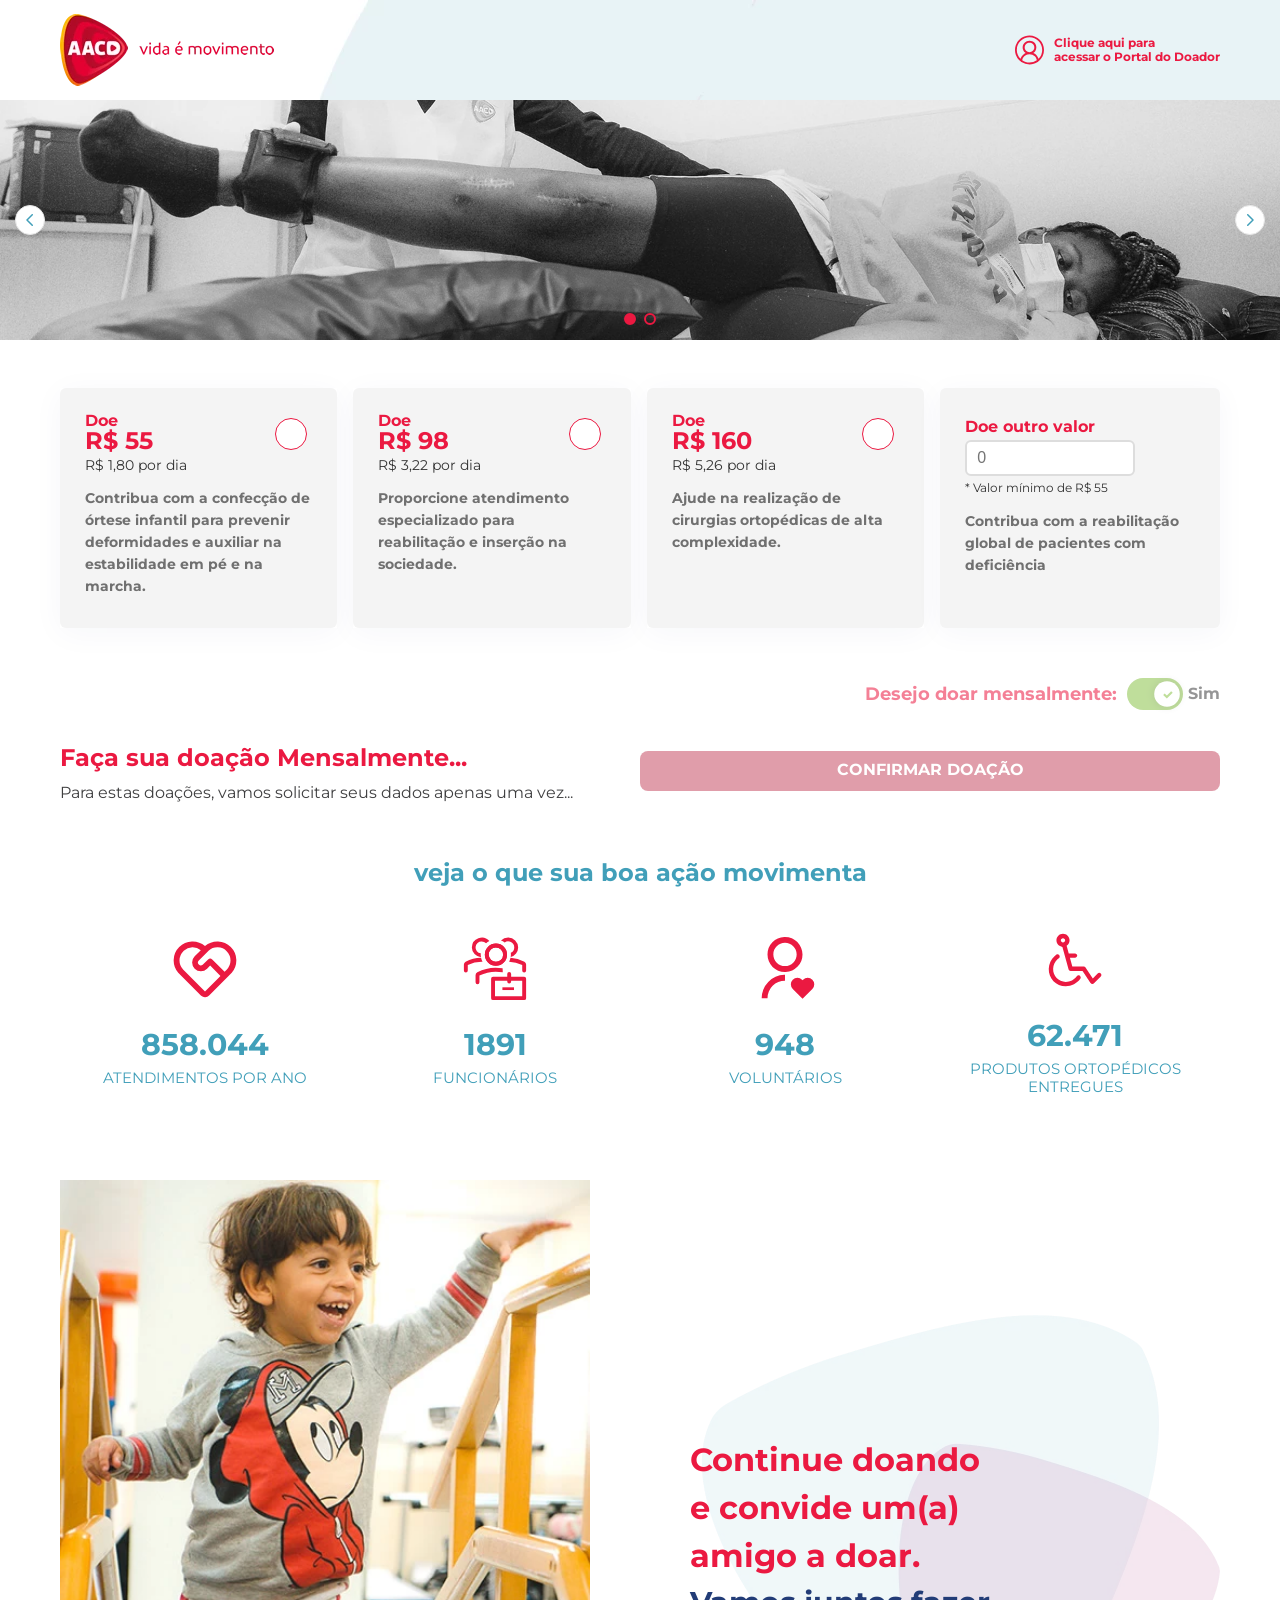
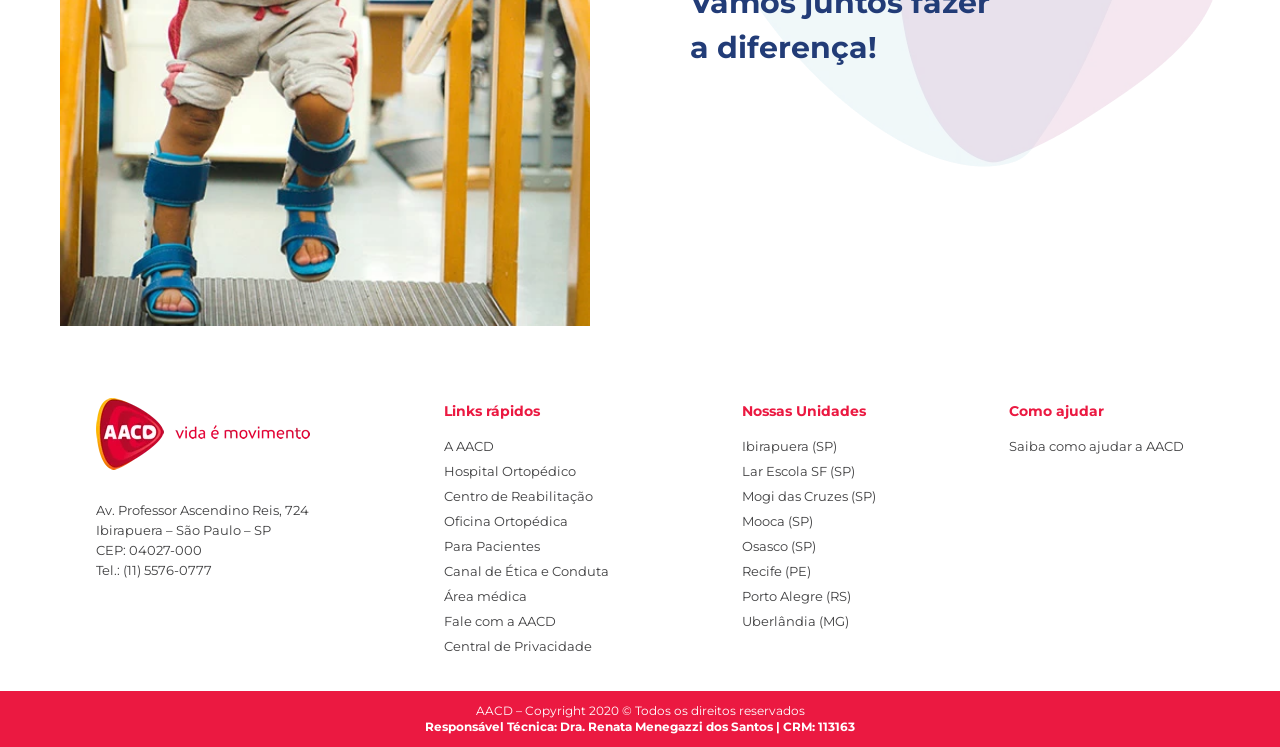
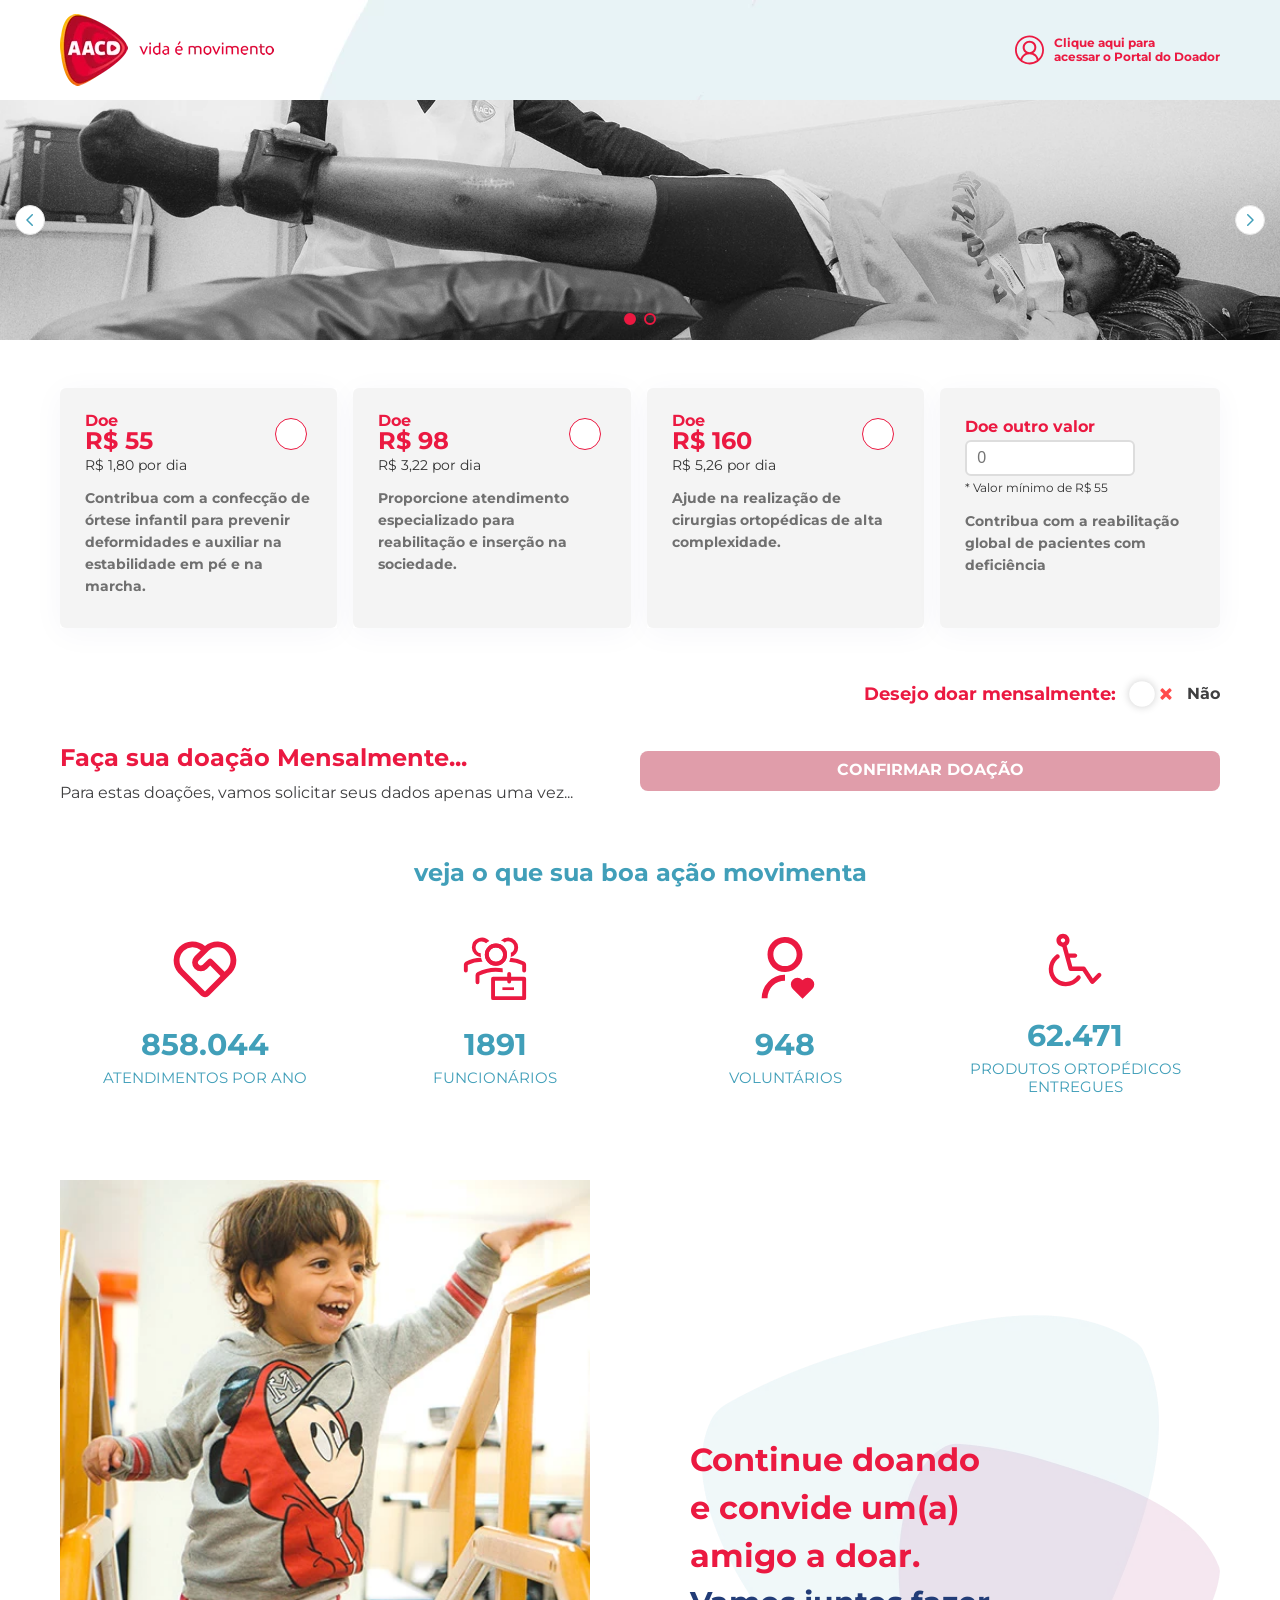
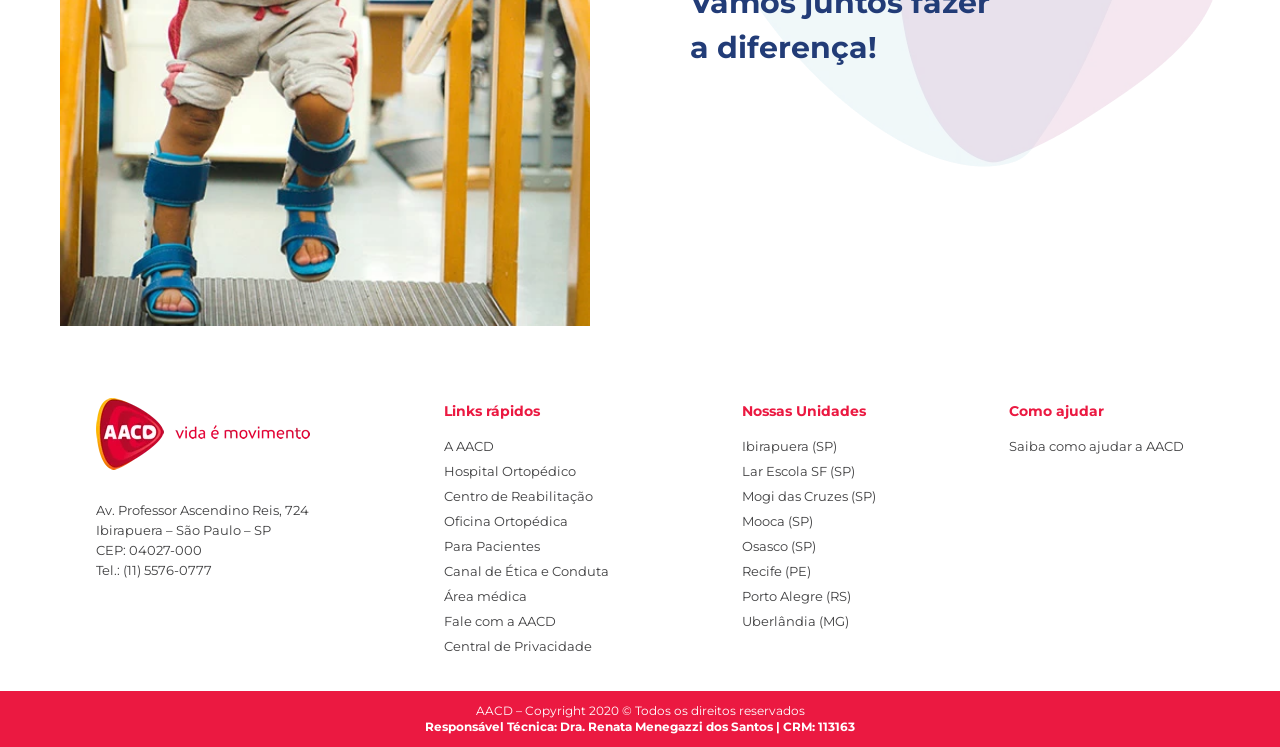
